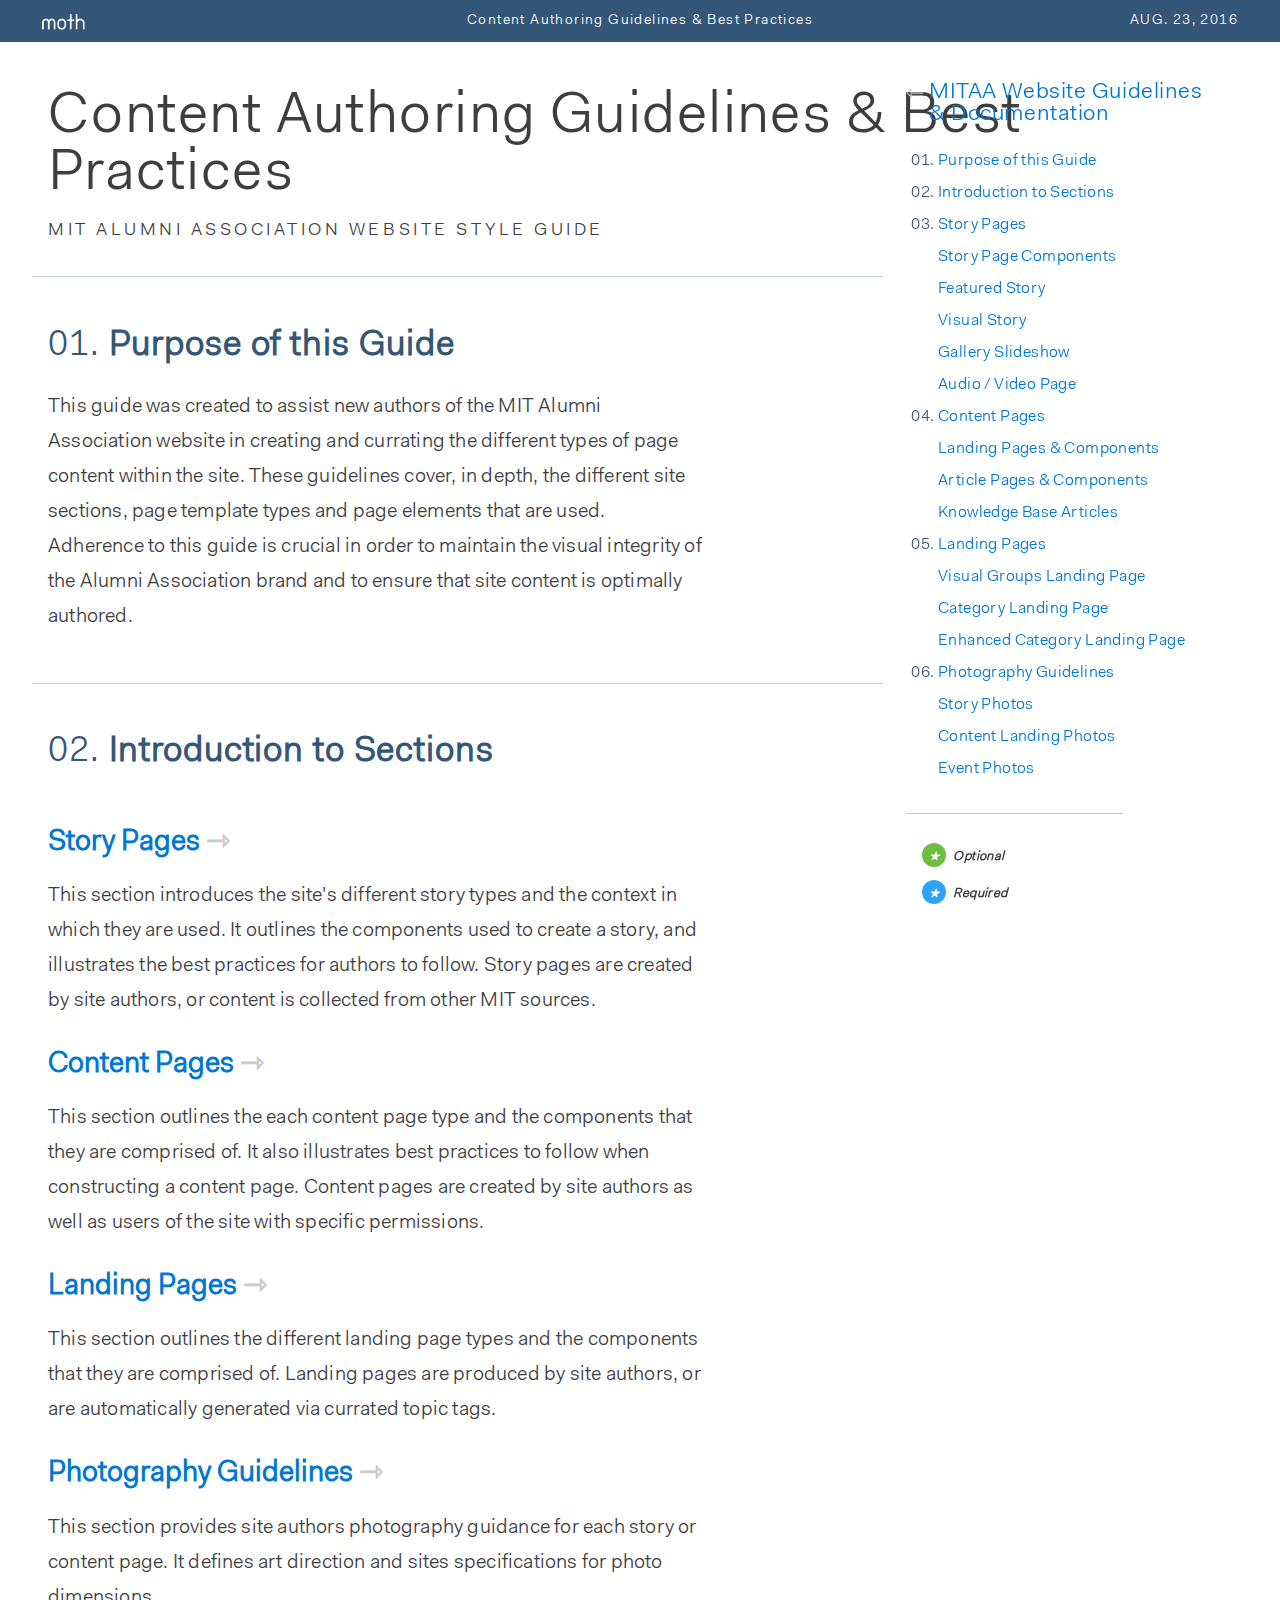
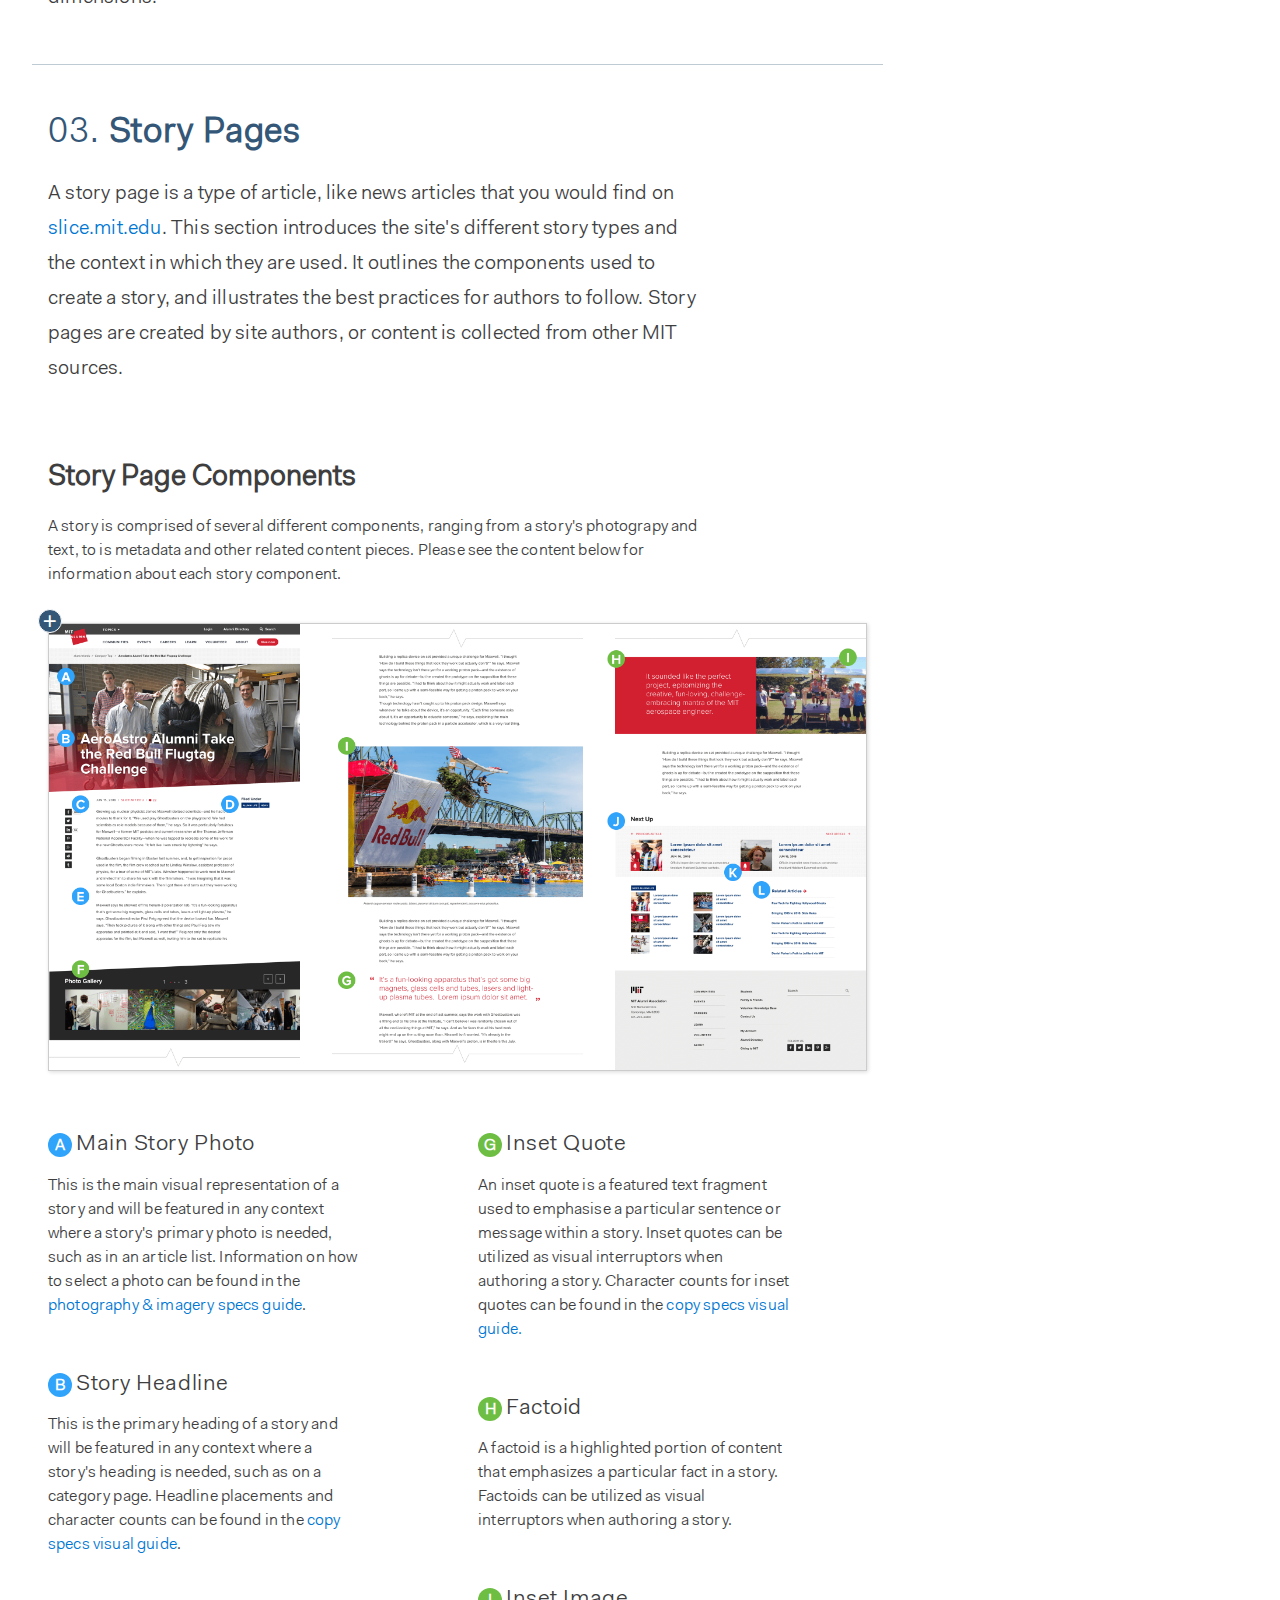
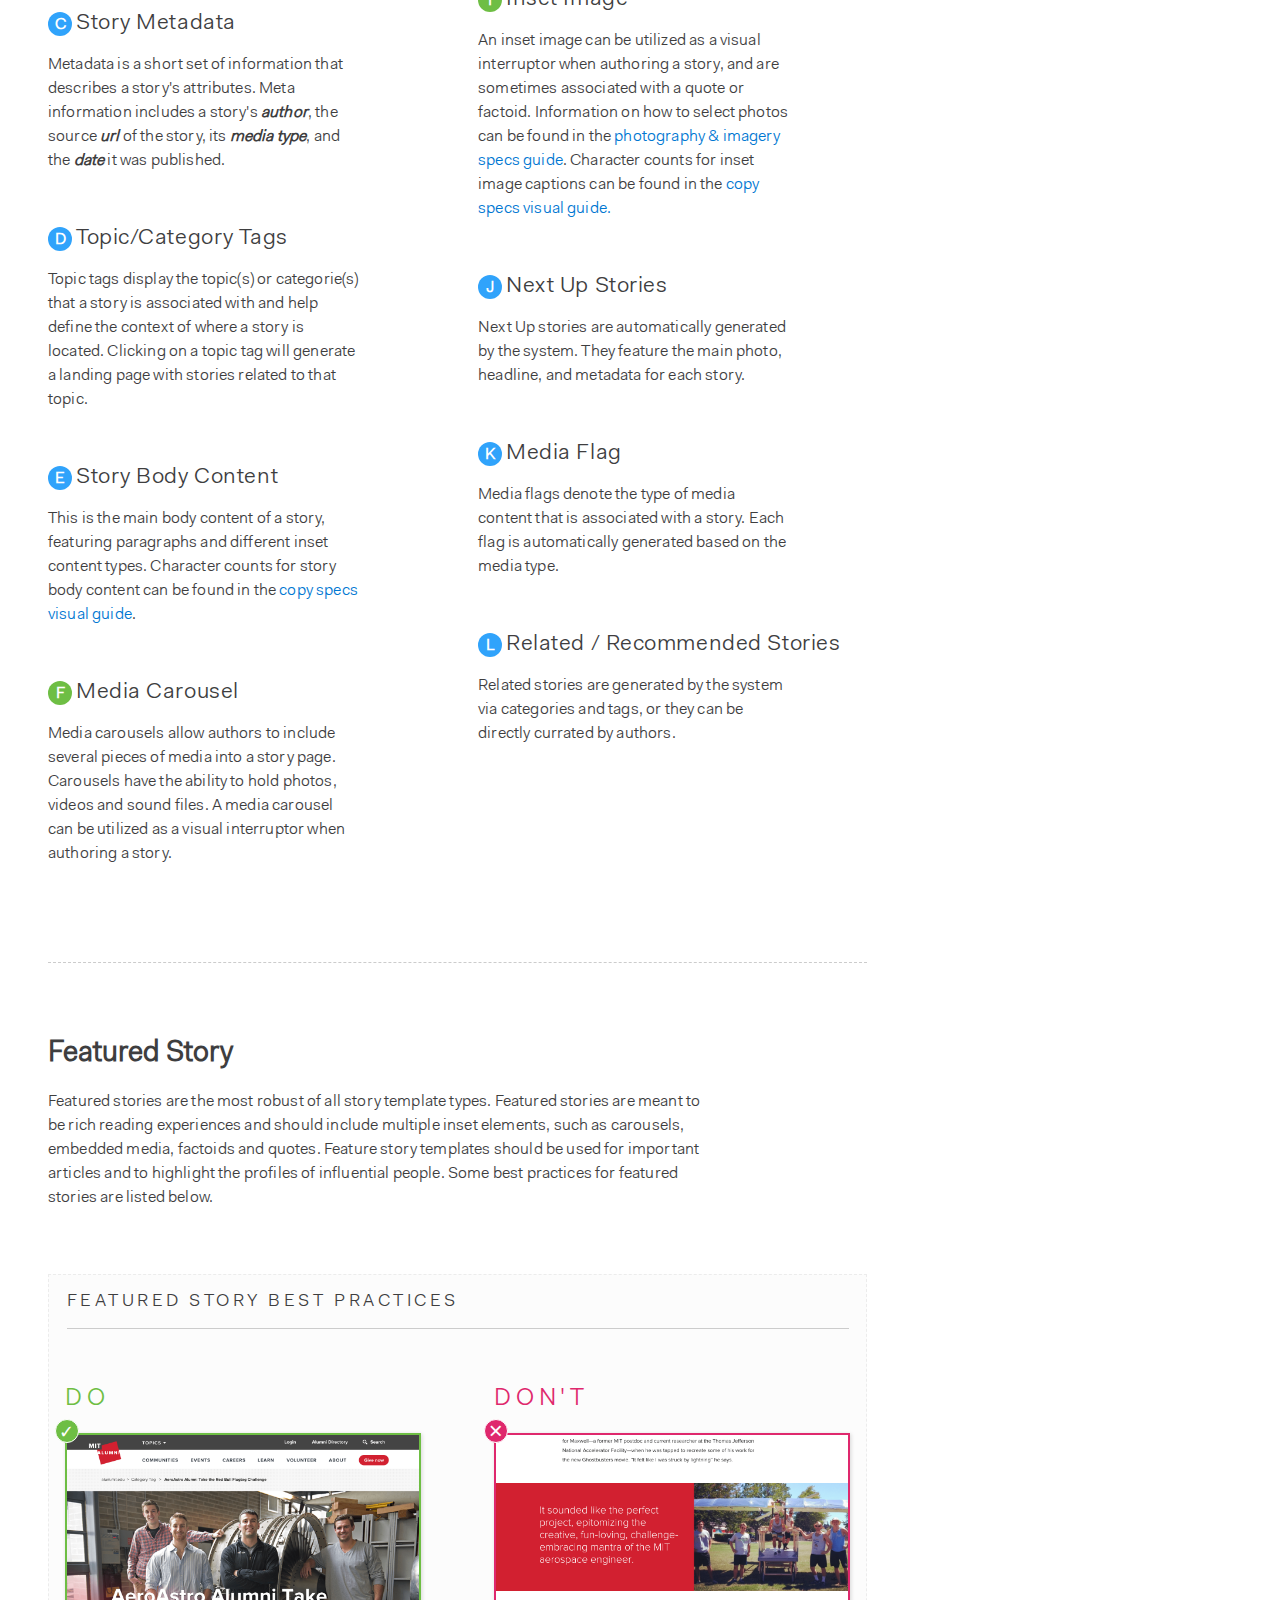
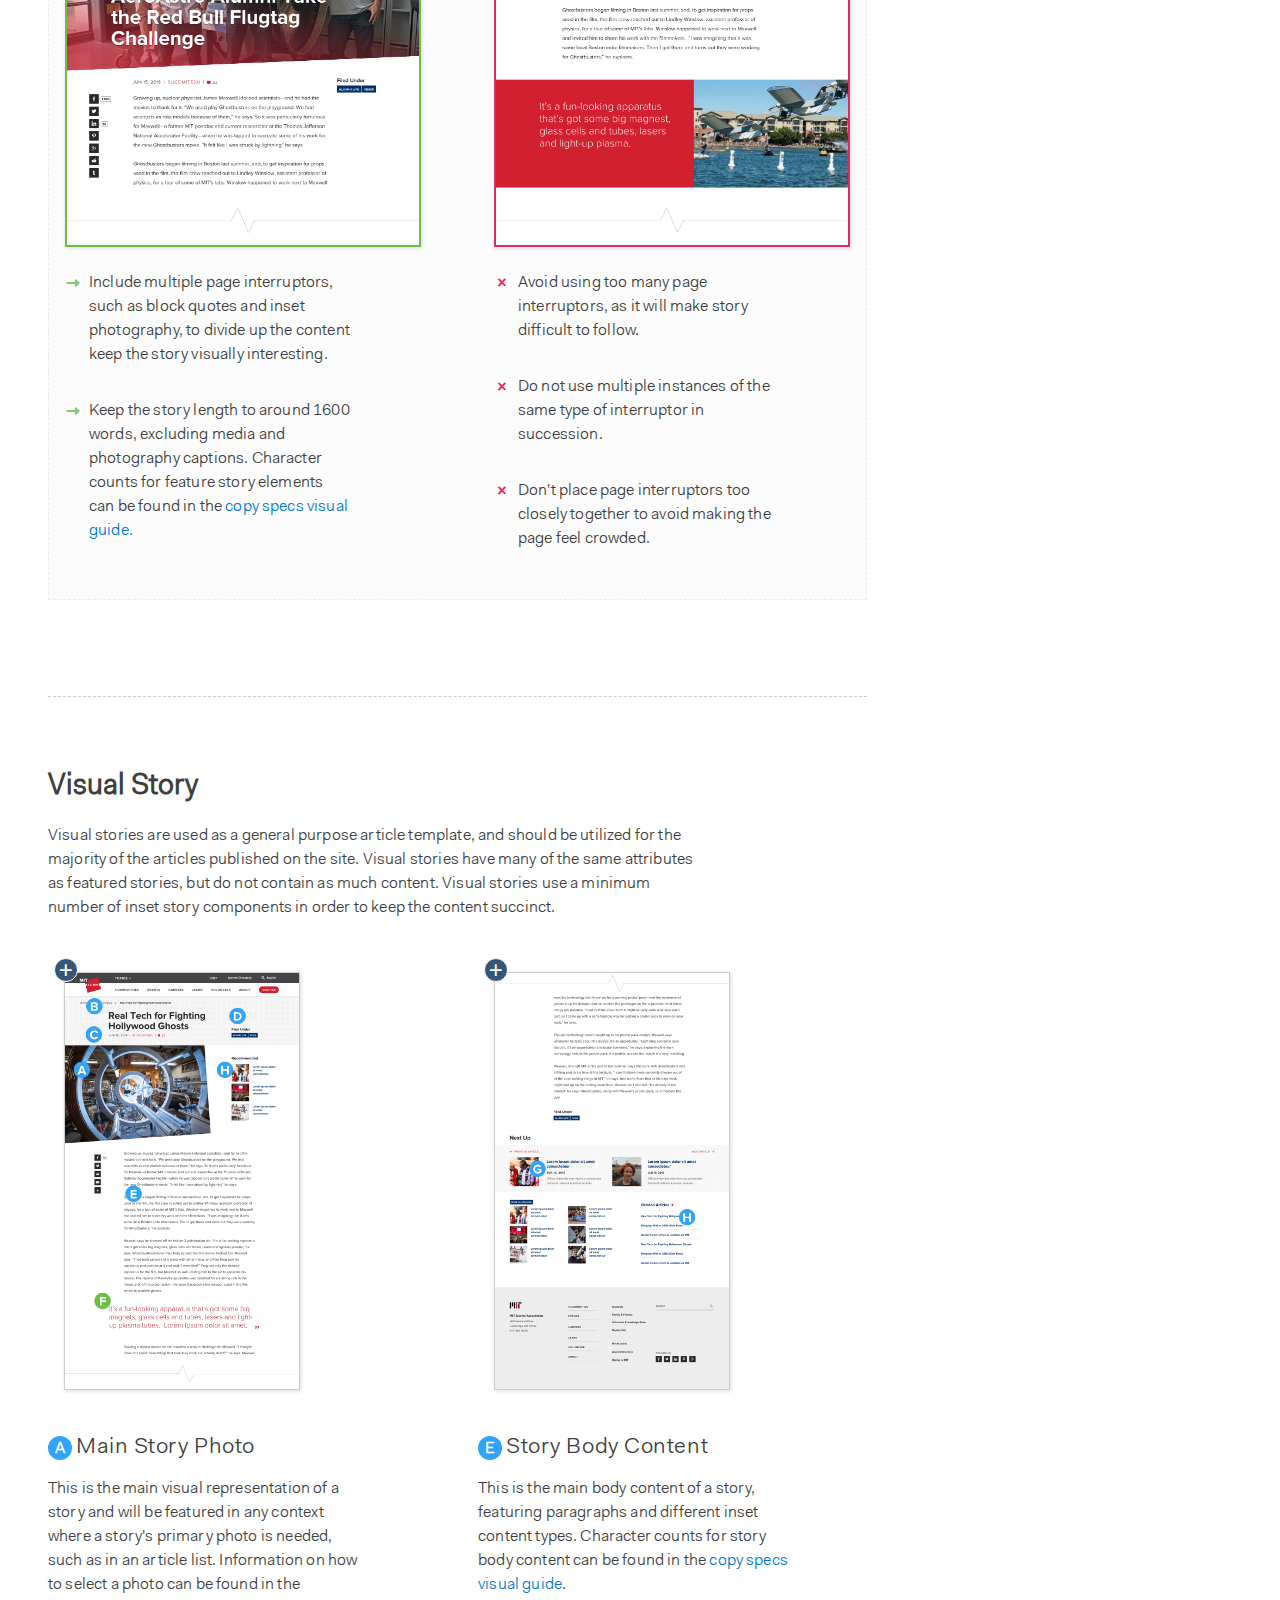
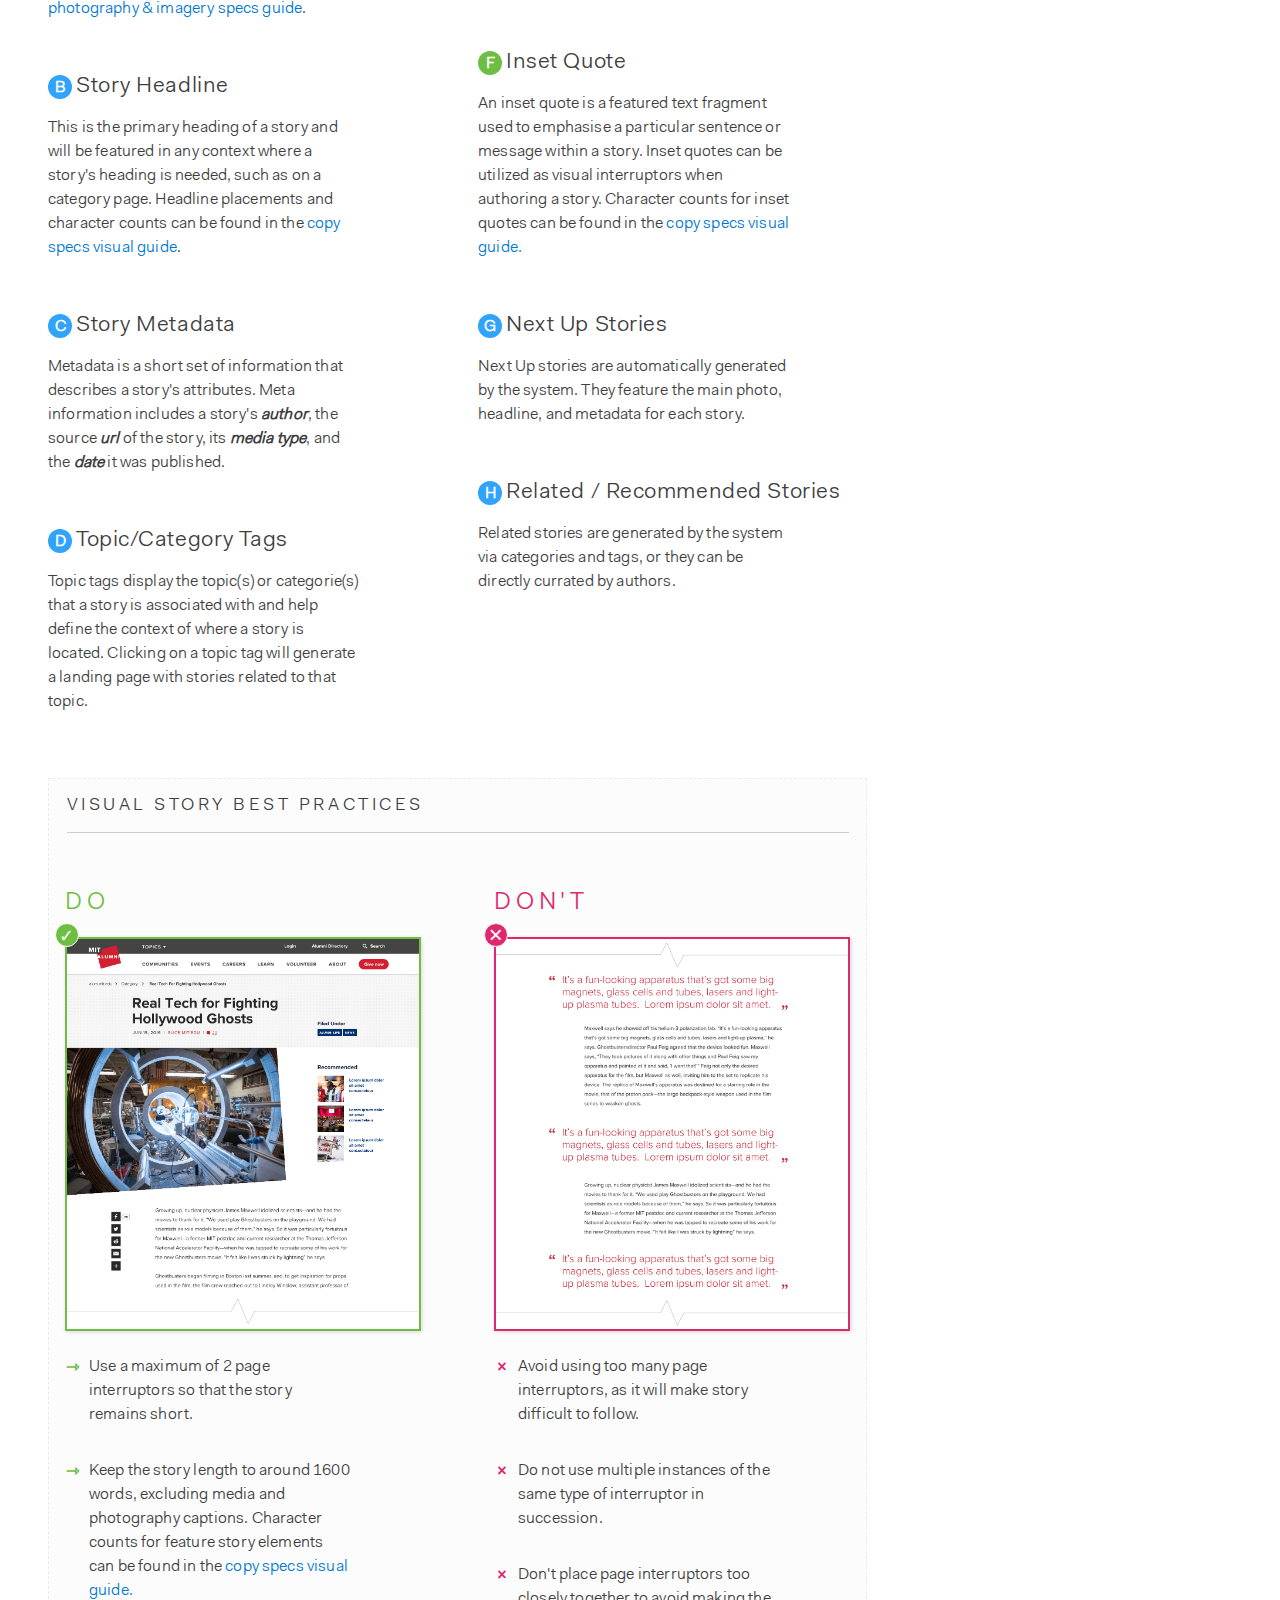
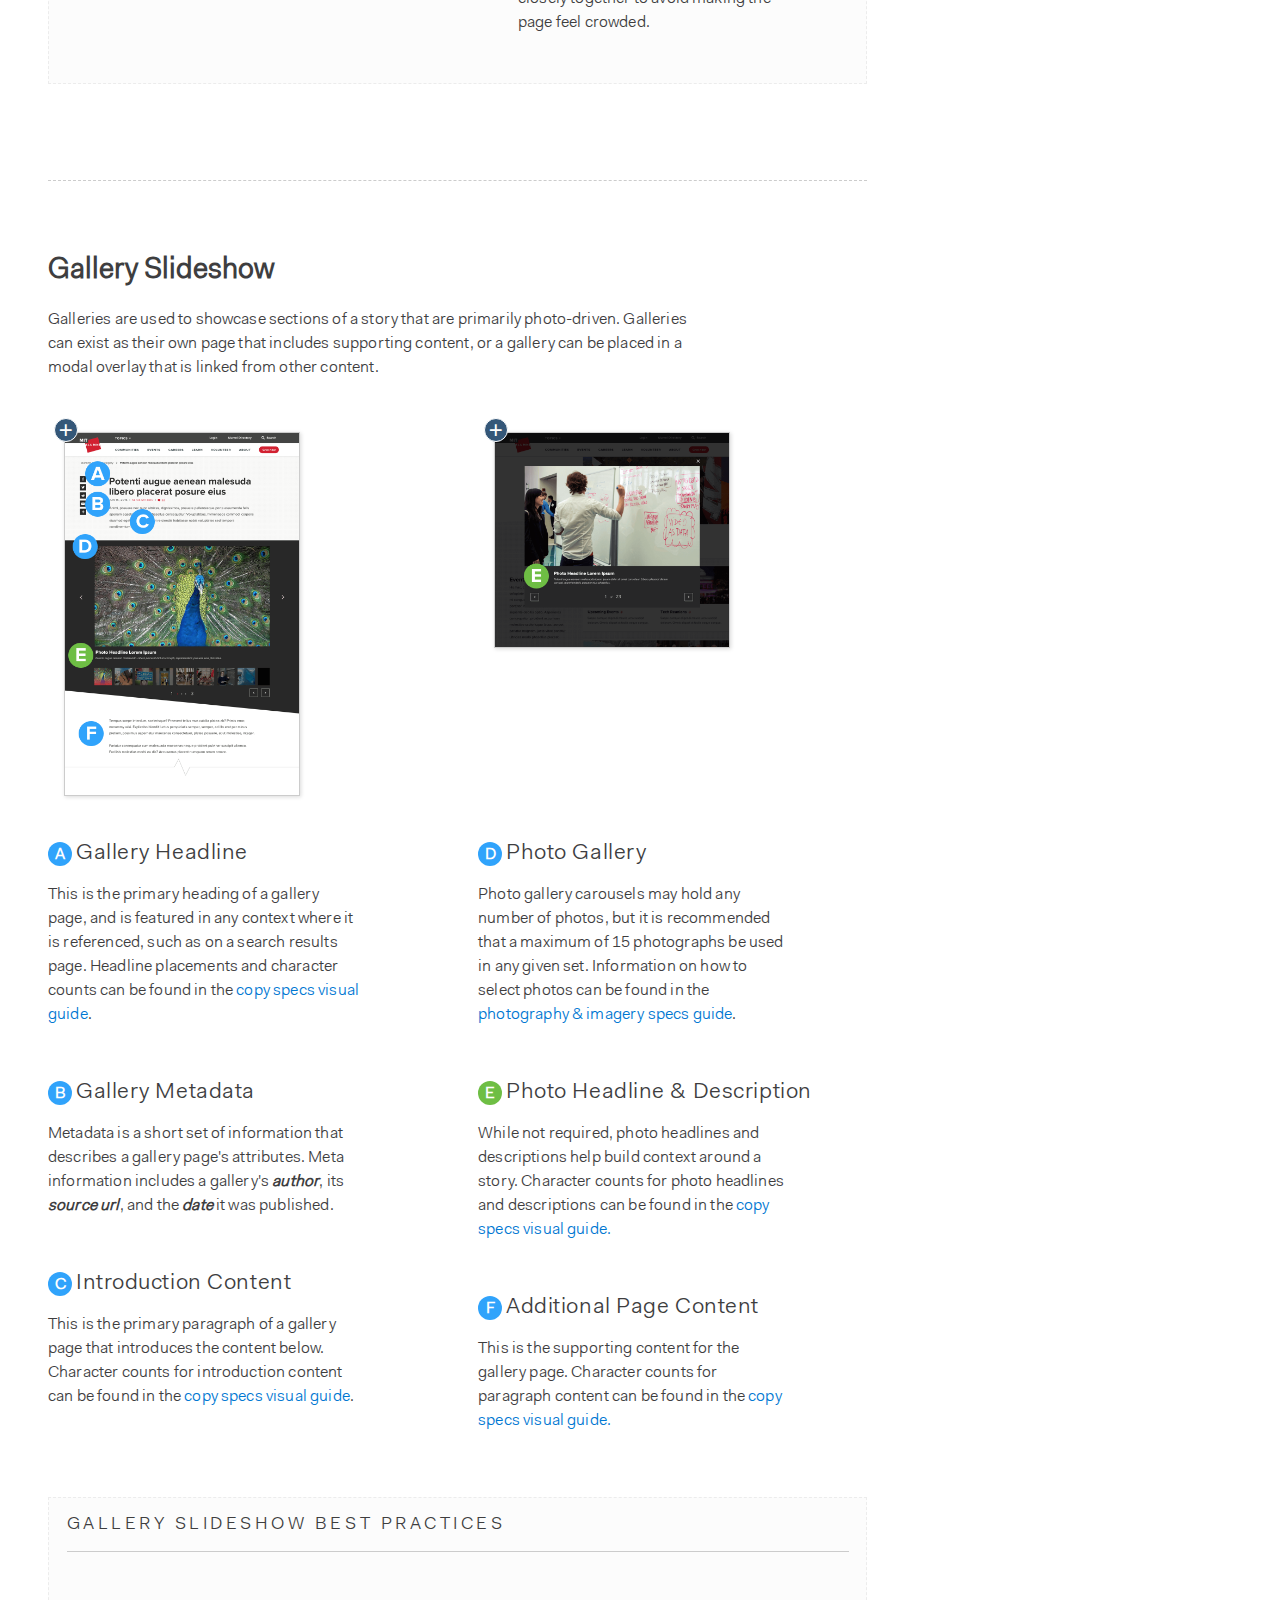
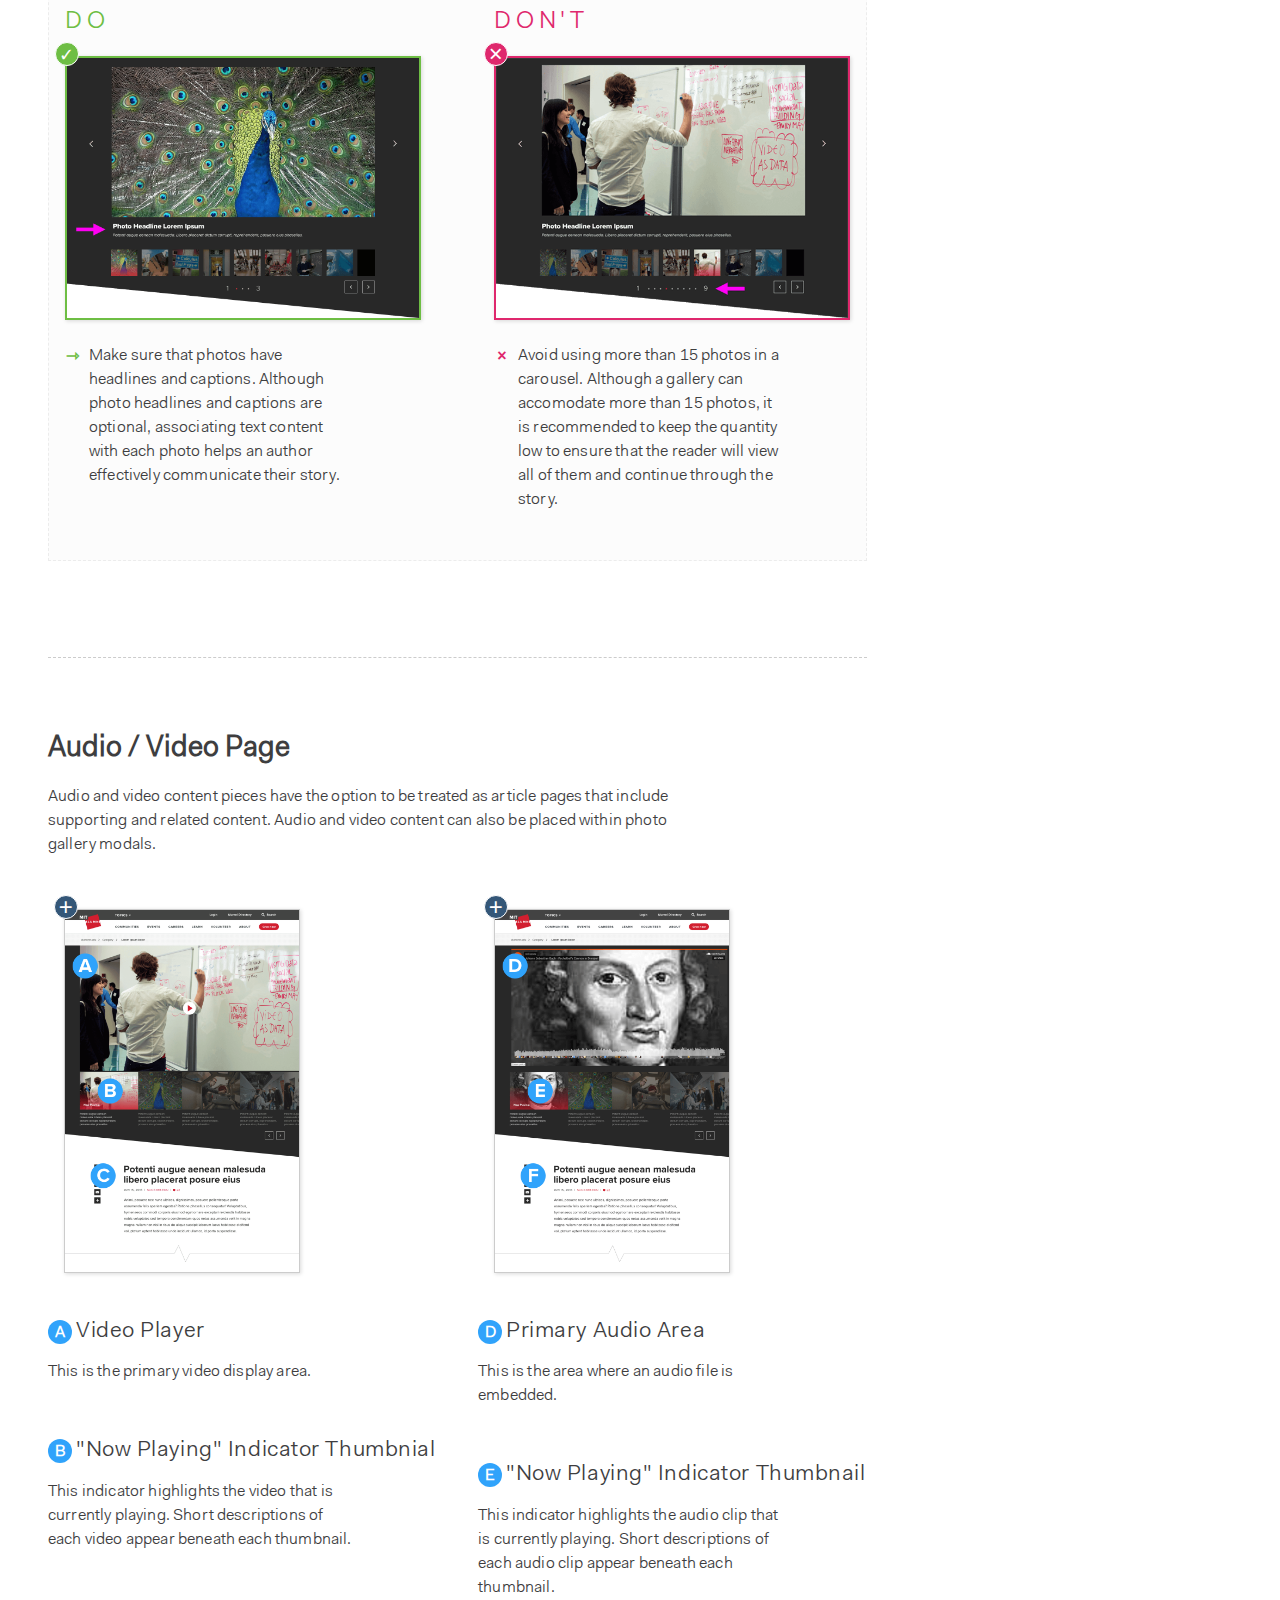
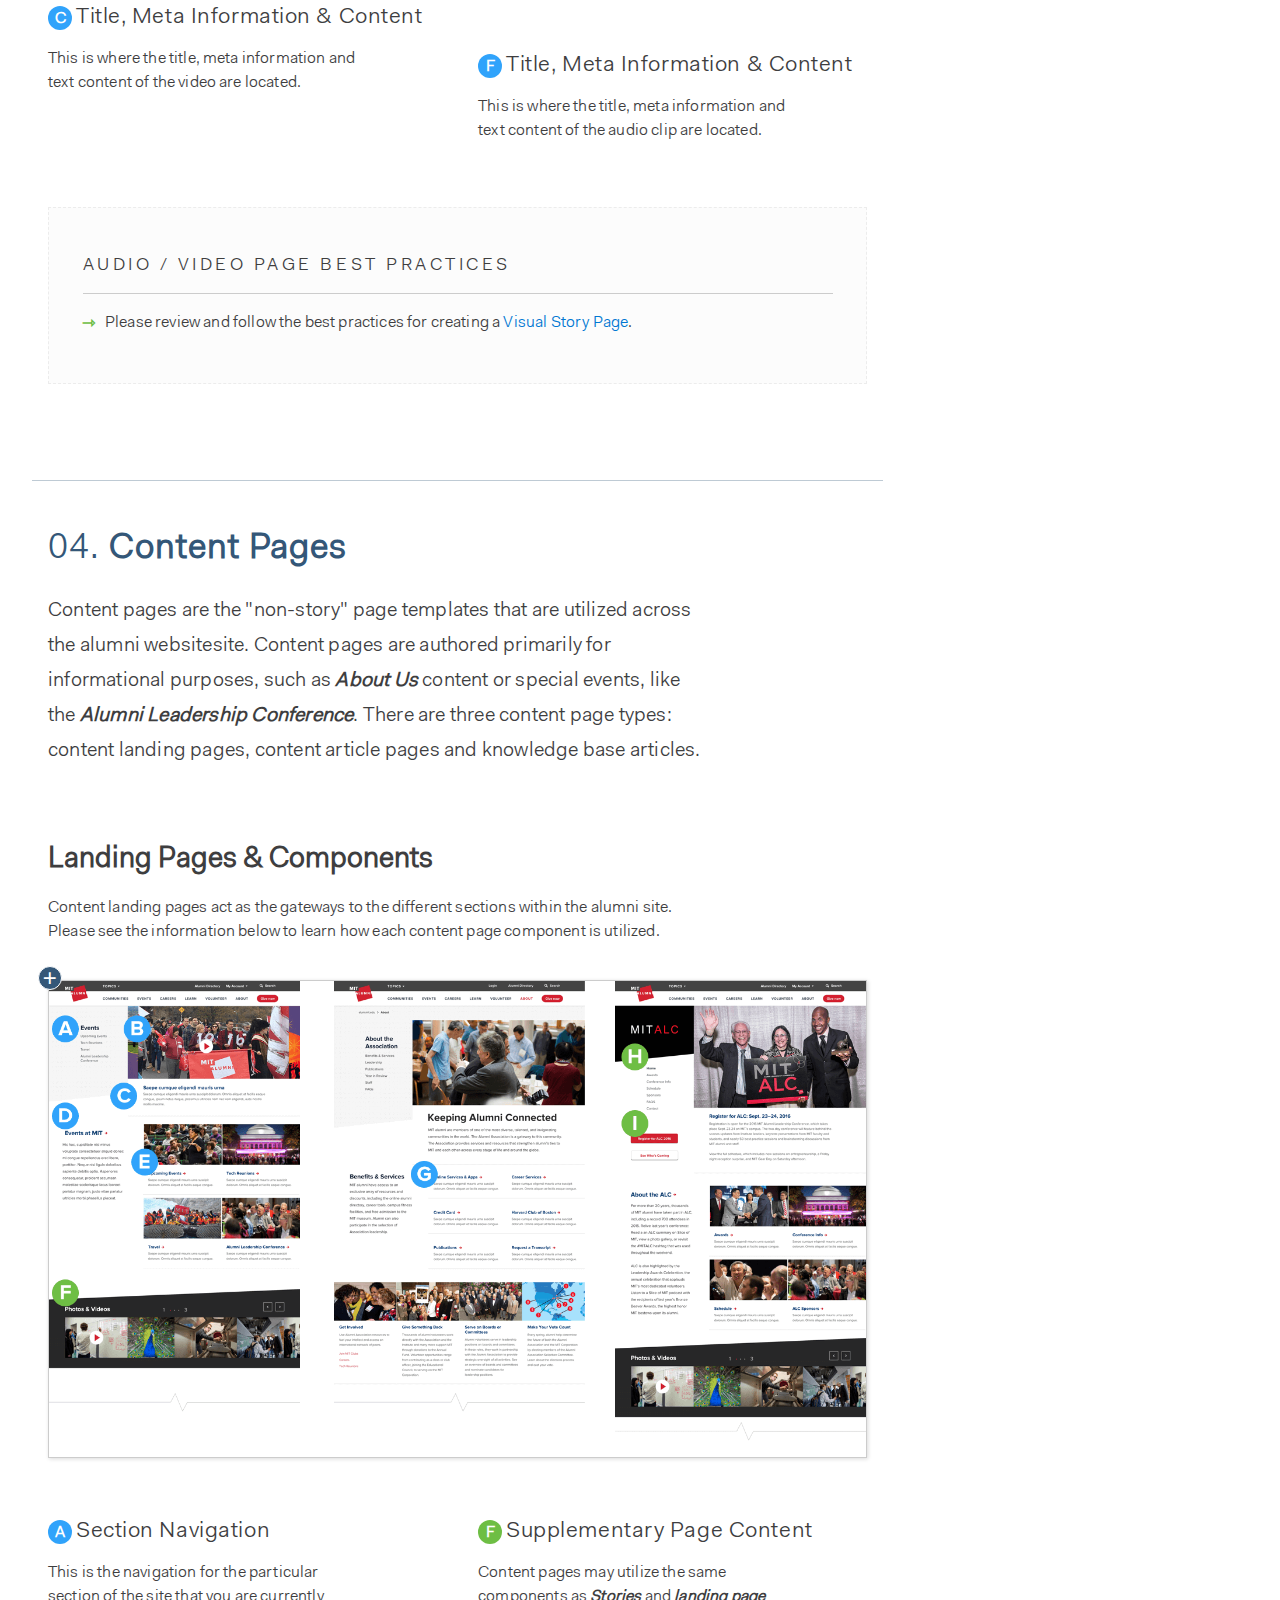
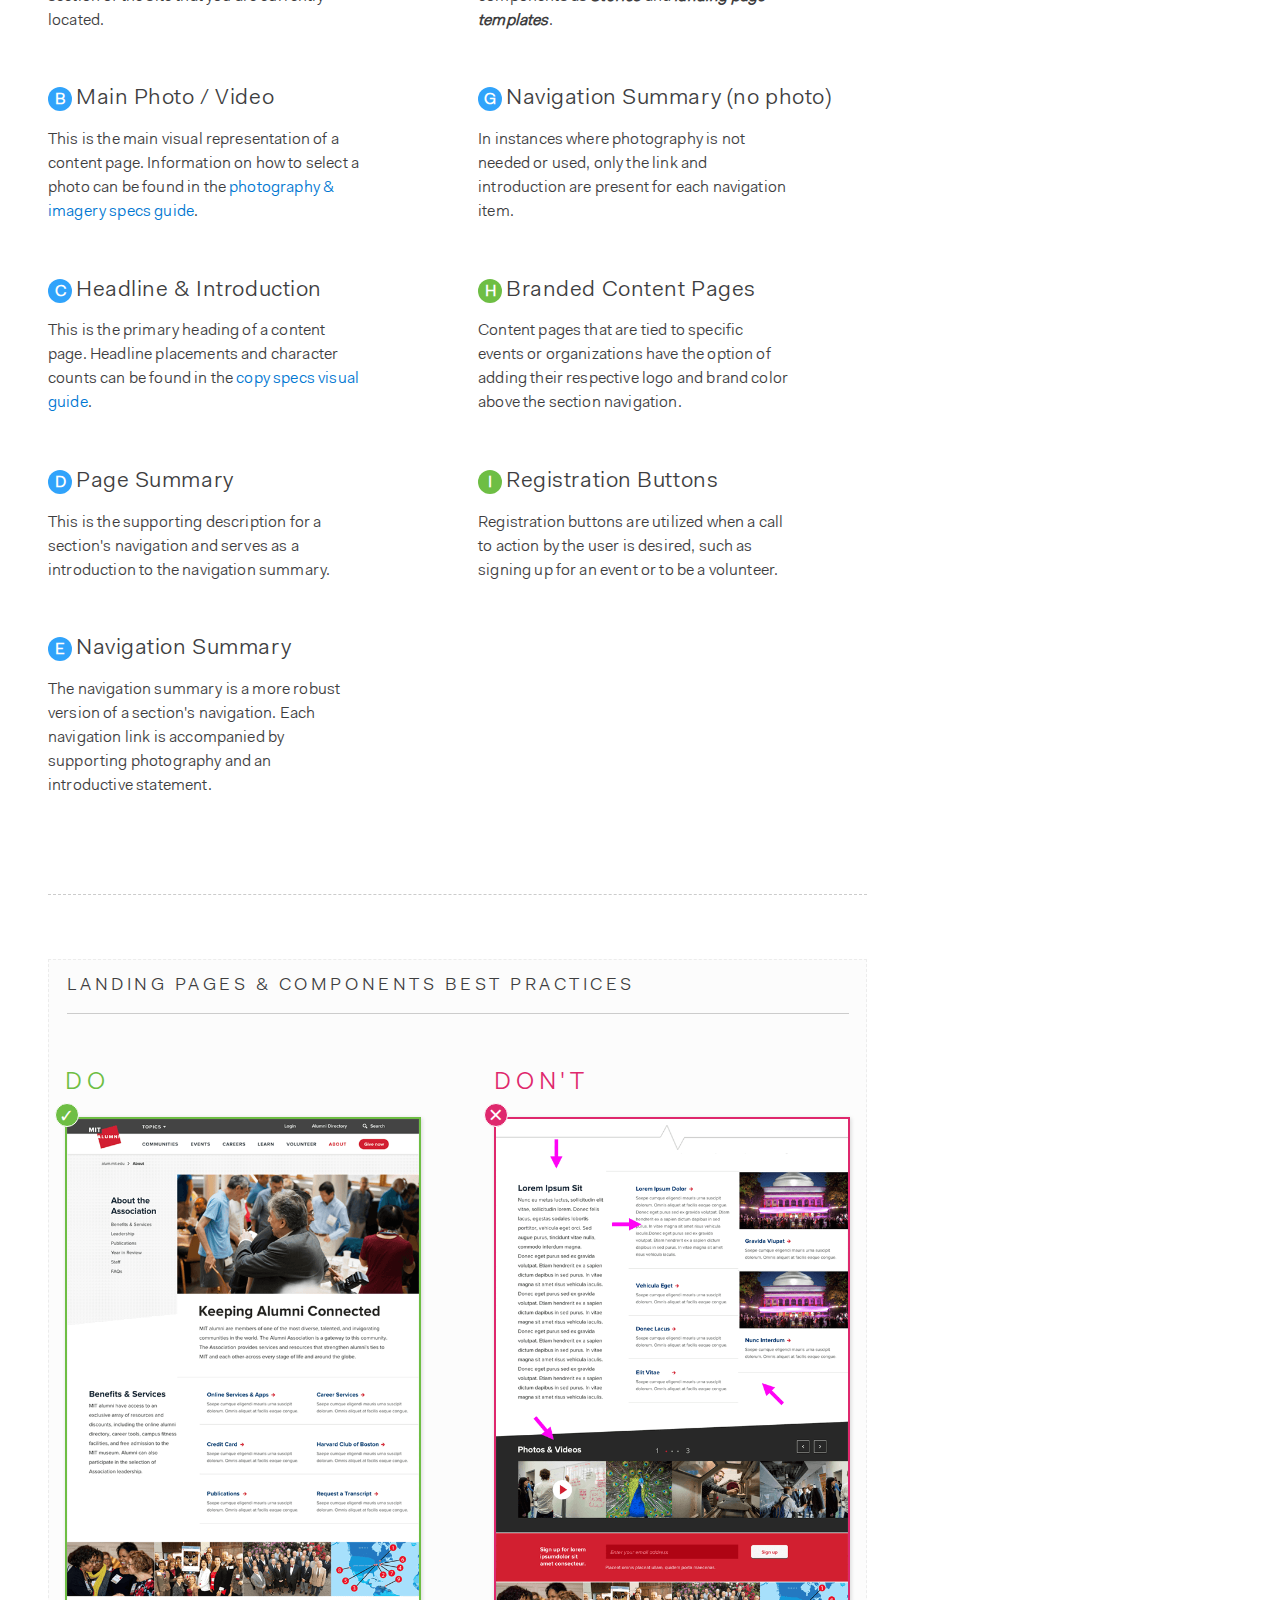
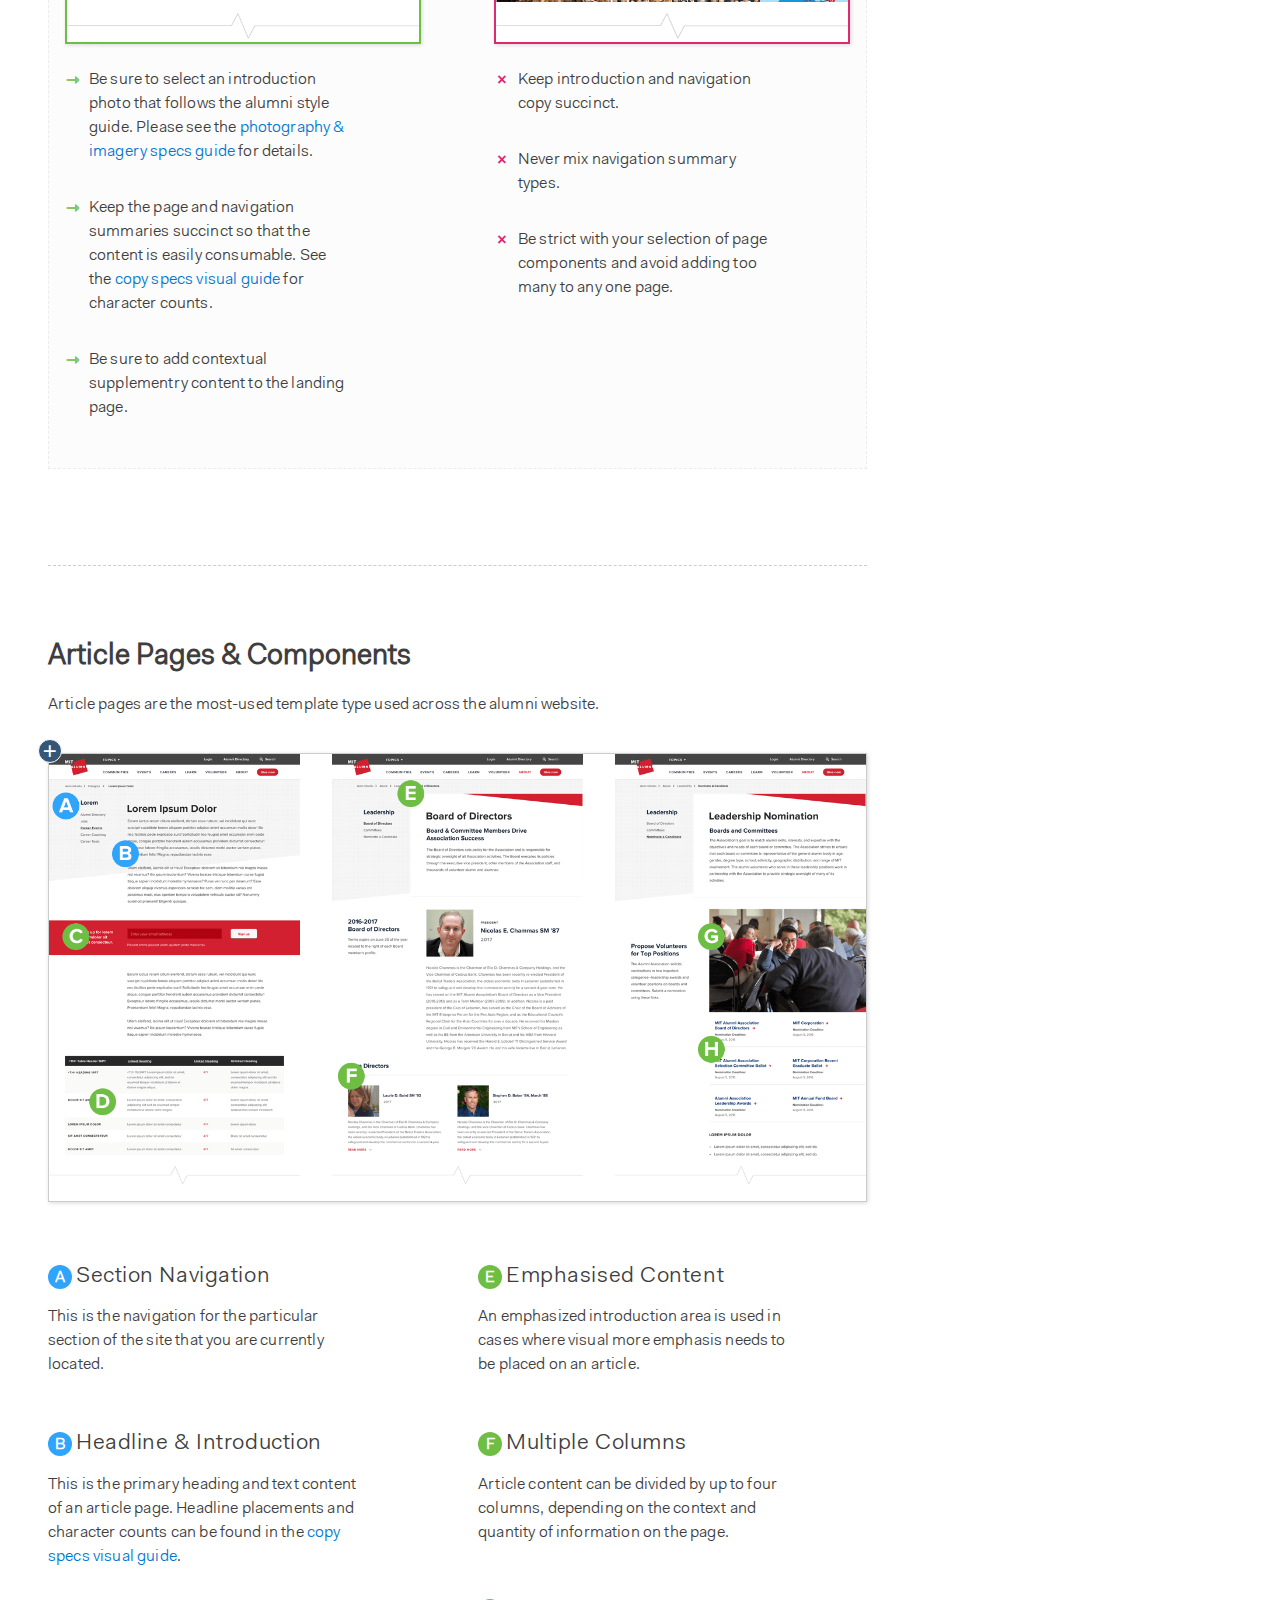
==== content-authoring.html @ f3fd1098 "content authoring updates" ====
<!DOCTYPE html>
<html>
<head>
	<meta charset="UTF-8">
	<link rel="shortcut icon" href="http://www.mothdesign.net/images/favicon.ico">
	<link rel="stylesheet" href="http://code.ionicframework.com/ionicons/2.0.1/css/ionicons.min.css">
	<link rel="stylesheet" href="lightbox.min.css">
	<link rel="stylesheet" type="text/css" href="style.css">
	<script src="https://code.jquery.com/jquery-3.1.0.min.js" integrity="sha256-cCueBR6CsyA4/9szpPfrX3s49M9vUU5BgtiJj06wt/s=" crossorigin="anonymous"></script>
	<script>try{Typekit.load({ async: true });}catch(e){}</script>
	<script>
		$(document).ready(function () {
		    $(document).on("scroll", onScroll);
    
		    //smoothscroll
		    $('a[href^="#"]').on('click', function (e) {
		        e.preventDefault();
		        $(document).off("scroll");
        
		        $('a').each(function () {
		            $(this).removeClass('active');
		        })
		        $(this).addClass('active');
      
		        var target = this.hash,
		            menu = target;
		        $target = $(target);
		        $('html, body').stop().animate({
		            'scrollTop': $target.offset().top - 40
		        }, 500, 'swing', function () {
		            window.location.hash = target;
		            $(document).on("scroll", onScroll);
		        });
		    });
		});

		function onScroll(event){
		    var scrollPos = $(document).scrollTop();
		    $('.page-nav .contents a').each(function () {
		        var currLink = $(this);
		        var refElement = $(currLink.attr("href"));
		        if (refElement.position().top <= scrollPos && refElement.position().top + refElement.height() > scrollPos) {
		            $('.page-nav .contents li a').removeClass("active");
		            currLink.addClass("active");
		        }
		        else{
		            currLink.removeClass("active");
		        }
		    });
		}
	</script>
</head>
<body>
	<header class="sub">
		<a href="./" class="moth-logo"></a>
		<span class="title">Content Authoring Guidelines &amp; Best Practices</span>
		<span class="date">Aug. 23, 2016</date>
	</header>
	<main>
		<header>
			<h1>Content Authoring Guidelines &amp; Best Practices</h1>
			<h5>MIT Alumni Association Website Style Guide</h5>
		</header>
		<aside class="page-nav">
			<h4><a href="index.php">MITAA Website Guidelines &amp; Documentation</a></h4>
			<ol class="contents">
				<li><a href="#purpose">Purpose of this Guide</a></li>
				<li><a href="#sections">Introduction to Sections</a></li>
				<li><a href="#stories">Story Pages</a>
					<ol>
						<li><a href="#storycomponents">Story Page Components</a></li>
						<li><a href="#featuredstory">Featured Story</a></li>
						<li><a href="#visualstory">Visual Story</a></li>
						<li><a href="#gallery">Gallery Slideshow</a></li>
						<li><a href="#linkedmedia">Audio / Video Page</a></li>
					</ol>
				</li>
				<li><a href="#contentpages">Content Pages</a>
					<ol>
						<li><a href="#contentpagescomponents">Landing Pages &amp; Components</a></li>
						<li><a href="#contentarticles">Article Pages &amp; Components</a></li>
						<li><a href="#knowledgebasearticles">Knowledge Base Articles</a></li>
					</ol>
				</li>
				<li><a href="#landingpages">Landing Pages</a>
					<ol>
						<li><a href="#visualgroups">Visual Groups Landing Page</a></li>
						<li><a href="#categorylandingpage">Category Landing Page</a></li>
						<li><a href="#enhancedlanding">Enhanced Category Landing Page</a></li>
					</ol></li>
				<li><a href="#photoguide">Photography Guidelines</a>
					<ol><li><a href="#storyphotos">Story Photos</a></li>
						<li><a href="#contentlandingphotos">Content Landing Photos</a></li>
						<li><a href="#eventphotos">Event Photos</a></li>
					</ol>
				</li>
			</ol>
			<section>
				<small><span class="letter optional">&#9733;</span> <i>Optional</i></small>
				<small><span class="letter">&#9733;</span> <i>Required</i></small>
			</section>
		</aside>
		<!--number1-->
		<section id="purpose">
			<h2><span>01.</span> Purpose of this Guide</h2>
			<p>This guide was created to assist new authors of the MIT Alumni Association website in creating and currating the different types of page content within the site. These guidelines cover, in depth, the different site sections, page template types and page elements that are used.  Adherence to this guide is crucial in order to maintain the visual integrity of the Alumni Association brand and to ensure that site content is optimally authored.</p>
		</section>
		<!--number2-->
		<section id="sections">
			<h2><span>02.</span> Introduction to Sections</h2>
			<h3><a href="#stories">Story Pages</a></h3>
			<p>This section introduces the site's different story types and the context in which they are used.  It outlines the components used to create a story, and illustrates the best practices for authors to follow. Story pages are created by site authors, or content is collected from other MIT sources.</p>
			<h3><a href="#contentpages">Content Pages</a></h3>
			<p>This section outlines the each content page type and the components that they are comprised of. It also illustrates best practices to follow when constructing a content page. Content pages are created by site authors as well as users of the site with specific permissions.</p>
			<h3><a href="#landingpages">Landing Pages</a></h3>
			<p>This section outlines the different landing page types and the components that they are comprised of.  Landing pages are produced by site authors, or are automatically generated via currated topic tags.</p>
			<h3><a href="#photoguide">Photography Guidelines</a></h3>
			<p>This section provides site authors photography guidance for each story or content page. It defines art direction and sites specifications for photo dimensions.</p>
		</section> 
		<section id="stories">
			<h2><span>03.</span> Story Pages</h2>
			<p>A story page is a type of article, like news articles that you would find on <a href="slice.mit.edu">slice.mit.edu</a>.  This section introduces the site's different story types and the context in which they are used. It outlines the components used to create a story, and illustrates the best practices for authors to follow. Story pages are created by site authors, or content is collected from other MIT sources.</p>
			<div id="storycomponents">
				<h3>Story Page Components</h3>
				<p> A story is comprised of several different components, ranging from a story's photograpy and text, to is metadata and other related content pieces.  Please see the content below for information about each story component.</p>
				<a href="images/stories/storycomponents.png" data-lightbox="Story Page Components-1" class="img-link"><img src="images/stories/storycomponents.png" alt="Story Page Components Screen Shot"></a>
				<div class="split">
					<ul>
						<li>
							<h4><span class="letter">A</span>Main Story Photo</h4>
							<p>This is the main visual representation of a story and will be featured in any context where a story's primary photo is needed, such as in an article list. Information on how to select a photo can be found in the <a href="#photoguide">photography &amp; imagery specs guide</a>.</p>
						</li>
						<li>
							<h4><span class="letter">B</span>Story Headline</h4>
							<p>This is the primary heading of a story and will be featured in any context where a story's heading is needed, such as on a category page. Headline placements and character counts can be found in the <a href="images/copyspecs/J@2x.jpg"  data-lightbox="sbc-1">copy specs visual guide</a>.</p>
						</li>
						<li>
							<h4><span class="letter">C</span>Story Metadata</h4>
							<p>Metadata is a short set of information that describes a story's attributes.  Meta information includes a story's <em>author</em>, the source <em>url</em> of the story, its <em>media type</em>, and the <em>date</em> it was published.</p>
						</li>
						<li>
							<h4><span class="letter">D</span>Topic/Category Tags</h4>
							<p>Topic tags display the topic(s) or categorie(s) that a story is associated with and help define the context of where a story is located.  Clicking on a topic tag will generate a landing page with stories related to that topic.</p>
						</li>
						<li>
							<h4><span class="letter">E</span>Story Body Content</h4>
							<p>This is the main body content of a story, featuring paragraphs and different inset content types.  Character counts for story body content can be found in the <a href="images/copyspecs/J@2x.jpg"  data-lightbox="sbc-1">copy specs visual guide</a>.</p>
						</li>
						<li>
							<h4><span class="letter optional">F</span>Media Carousel</h4>
							<p>Media carousels allow authors to include several pieces of media into a story page. Carousels have the ability to hold photos, videos and sound files. A media carousel can be utilized as a visual interruptor when authoring a story.</p>
						</li>
						<li class="break">
							<h4><span class="letter optional">G</span>Inset Quote</h4>
							<p>An inset quote is a featured text fragment used to emphasise a particular sentence or message within a story. Inset quotes can be utilized as visual interruptors when authoring a story. Character counts for inset quotes can be found in the <a href="images/copyspecs/M@2x.jpg" data-lightbox="sbc-1">copy specs visual guide.</a></p>
						</li>
						<li>
							<h4><span class="letter optional">H</span>Factoid</h4>
							<p>A factoid is a highlighted portion of content that emphasizes a particular fact in a story. Factoids can be utilized as visual interruptors when authoring a story.</p>
						</li>
						<li>
							<h4><span class="letter optional">I</span>Inset Image</h4>
							<p>An inset image can be utilized as a visual interruptor when authoring a story, and are sometimes associated with a quote or factoid. Information on how to select photos can be found in the <a href="#photoguide">photography &amp; imagery specs guide</a>. Character counts for inset image captions can be found in the <a href="images/copyspecs/M@2x.jpg" data-lightbox="sbc-1">copy specs visual guide.</a>
							</p>
						</li>
						<li>
							<h4><span class="letter">J</span>Next Up Stories</h4>
							<p>Next Up stories are automatically generated by the system.  They feature the main photo, headline, and metadata for each story.</p>
						</li>
						<li>
							<h4><span class="letter">K</span>Media Flag</h4>
							<p>Media flags denote the type of media content that is associated with a story. Each flag is automatically generated based on the media type.</p>
						</li>
						<li>
							<h4><span class="letter">L</span>Related / Recommended Stories</h4>
							<p>Related stories are generated by the system via categories and tags, or they can be directly currated by authors.</p>
						</li>
					</ul>
				</div>
			</div>
			<div id="featuredstory">
				<h3>Featured Story</h3>
				<p>Featured stories are the most robust of all story template types.  Featured stories are meant to be rich reading experiences and should include multiple inset elements, such as carousels, embedded media, factoids and quotes. Feature story templates should be used for important articles and to highlight the profiles of influential people.  Some best practices for featured stories are listed below.</p>
				<div class="split shaded">
					<h6>Featured Story Best Practices</h6>
					<div class="left do">
						<h5>Do</h5>
						<a href="images/stories/feat_do_full.png" data-lightbox="Featured Storydos-1" class="img-link"><img src="images/stories/feat_do_thumb.png" alt="Featured Story Do's Screen Shot" class=""></a>
						<ul>
							<li><p>Include multiple page interruptors, such as block quotes and inset photography, to divide up the content keep the story visually interesting.</p></li>
							<li><p>Keep the story length to around 1600 words, excluding media and photography captions.  Character counts for feature story elements can be found in the <a href="images/copyspecs/M@2x.jpg" data-lightbox="sbc-1">copy specs visual guide.</a></p></li>
						</ul>
					</div>
					<div class="right dont break">
						<h5>Don't</h5>
						<a href="images/stories/feat_dont_full.png" data-lightbox="Featured Storydonts-1" class="img-link"><img src="images/stories/feat_dont_thumb.png" alt="Featured Story Dont's Screen Shot" class=""></a>
						<ul>
							<li><p>Avoid using too many page interruptors, as it will make story difficult to follow.</p></l>
							<li><p>Do not use multiple instances of the same type of interruptor in succession.</p></li>
							<li><p>Don't place page interruptors too closely together to avoid making the page feel crowded.</p></li>
						</ul>
					</div>
				</div>
			</div>
	<div id="visualstory">
		<h3>Visual Story</h3>
		<p>Visual stories are used as a general purpose article template, and should be utilized for the majority of the articles published on the site.  Visual stories have many of the same attributes as featured stories, but do not contain as much content.  Visual stories use a minimum number of inset story components in order to keep the content succinct.</p>
		<div class="split">
			<div class="left">
				<a href="images/stories/visual_components_a.png" data-lightbox="Visual Story-1" class="img-link"><img src="images/stories/visual_components_a.png" alt="Visual Story Screen Shot" class="two-thirds"></a>
			</div>
			<div class="right">
				<a href="images/stories/visual_components_b.png" data-lightbox="Visual Story-1-1" class="img-link"><img src="images/stories/visual_components_b.png" alt="Visual Story Screen Shot" class="two-thirds"></a>
			</div>
		</div>
		<div class="split">
			<ul>
				<li>
					<h4><span class="letter">A</span>Main Story Photo</h4>
					<p>This is the main visual representation of a story and will be featured in any context where a story's primary photo is needed, such as in an article list. Information on how to select a photo can be found in the <a href="#photoguide">photography &amp; imagery specs guide</a>.</p>
				</li>
				<li>
					<h4><span class="letter">B</span>Story Headline</h4>
					<p>This is the primary heading of a story and will be featured in any context where a story's heading is needed, such as on a category page. Headline placements and character counts can be found in the <a href="https://projects.invisionapp.com/share/GV87NKZSY#/screens/182007013" target="_blank">copy specs visual guide</a>.</p>
				</li>
				<li>
					<h4><span class="letter">C</span>Story Metadata</h4>
					<p>Metadata is a short set of information that describes a story's attributes.  Meta information includes a story's <em>author</em>, the source <em>url</em> of the story, its <em>media type</em>, and the <em>date</em> it was published.</p>
				</li>
				<li>
					<h4><span class="letter">D</span>Topic/Category Tags</h4>
					<p>Topic tags display the topic(s) or categorie(s) that a story is associated with and help define the context of where a story is located.  Clicking on a topic tag will generate a landing page with stories related to that topic.</p>
				</li>
				<li class="break">
					<h4><span class="letter">E</span>Story Body Content</h4>
					<p>This is the main body content of a story, featuring paragraphs and different inset content types.  Character counts for story body content can be found in the <a href="https://projects.invisionapp.com/share/GV87NKZSY#/screens/182009564" target="_blank">copy specs visual guide</a>.</p>
				</li>
				<li>
					<h4><span class="letter optional">F</span>Inset Quote</h4>
					<p>An inset quote is a featured text fragment used to emphasise a particular sentence or message within a story. Inset quotes can be utilized as visual interruptors when authoring a story. Character counts for inset quotes can be found in the <a href="https://projects.invisionapp.com/share/GV87NKZSY#/screens/182007013" target="_blank">copy specs visual guide.</a></p>
				</li>
				<li>
					<h4><span class="letter">G</span>Next Up Stories</h4>
					<p>Next Up stories are automatically generated by the system.  They feature the main photo, headline, and metadata for each story.</p>
				</li>
				<li>
					<h4><span class="letter">H</span>Related / Recommended Stories</h4>
					<p>Related stories are generated by the system via categories and tags, or they can be directly currated by authors.</p>
				</li>
				
			</ul>
		</div>
		<div class="split shaded" id="visualstorydosdonts">
			<h6>Visual Story Best Practices</h6>
			<div class="left do">
				<h5>Do</h5>
				<a href="images/stories/visualstorydo.png" data-lightbox="Visual Storydos-1" class="img-link"><img src="images/stories/visualstorydothumb.png" alt="Visual Story Do's Screen Shot" class=""></a>
				<ul>
					<li><p>Use a maximum of 2 page interruptors so that the story remains short.</p></li>
					<li><p>Keep the story length to around 1600 words, excluding media and photography captions.  Character counts for feature story elements can be found in the <a href="https://projects.invisionapp.com/share/GV87NKZSY#/screens/182009564" target="_blank">copy specs visual guide.</a></p></li>
				</ul>
			</div>
			<div class="right dont break">
				<h5>Don't</h5>
				<a href="images/stories/visualstorydontsthumb.png" data-lightbox="Visual Storydos-1" class="img-link"><img src="images/stories/visualstorydontsthumb.png" alt="Visual Story Do's Screen Shot" class=""></a>
				<ul>
					<li><p>Avoid using too many page interruptors, as it will make story difficult to follow.</p></l>
					<li><p>Do not use multiple instances of the same type of interruptor in succession.</p></li>
					<li><p>Don't place page interruptors too closely together to avoid making the page feel crowded.</p></li>
				</ul>
			</div>
		</div>
	</div>
	<div id="gallery">
		<h3>Gallery Slideshow</h3>
		<p>Galleries are used to showcase sections of a story that are primarily photo-driven.  Galleries can exist as their own page that includes supporting content, or a gallery can be placed in a modal overlay that is linked from other content.</p>		
		<div class="split">
			<div class="left"><a href="images/stories/galllerycomponents.png" data-lightbox="Gallery Slideshowdos-1" class="img-link"><img src="images/stories/galllerycomponents.png" alt="Gallery Slideshow Screen Shot" class="two-thirds"></a></div>
			<div class="right"><a href="images/stories/galllerymodal.png" data-lightbox="Gallery Slideshowdos-1" class="img-link"><img src="images/stories/galllerymodal.png" alt="Gallery Slideshow Screen Shot" class="two-thirds"></a></div>
		</div>
		<div class="split">
			<ul>
				<li>
					<h4><span class="letter">A</span>Gallery Headline</h4>
					<p>This is the primary heading of a gallery page, and is featured in any context where it is referenced, such as on a search results page. Headline placements and character counts can be found in the <a href="https://projects.invisionapp.com/share/GV87NKZSY#/screens/182007678" target="_blank">copy specs visual guide</a>.</p>
				</li>
				<li>
					<h4><span class="letter">B</span>Gallery Metadata</h4>
					<p>Metadata is a short set of information that describes a gallery page's attributes.  Meta information includes a gallery's <em>author</em>, its <em>source url</em>, and the <em>date</em> it was published.</p>
				</li>
				<li>
					<h4><span class="letter">C</span>Introduction Content</h4>
					<p>This is the primary paragraph of a gallery page that introduces the content below. Character counts for introduction content can be found in the <a href="https://projects.invisionapp.com/share/GV87NKZSY#/screens/182007678" target="_blank">copy specs visual guide</a>.</p>
				</li>
				<li class="break">
					<h4><span class="letter">D</span>Photo Gallery</h4>
					<p>Photo gallery carousels may hold any number of photos, but it is recommended that a maximum of 15 photographs be used in any given set.  Information on how to select photos can be found in the <a href="#photoguide">photography &amp; imagery specs guide</a>.</p>
				</li>
				<li>
					<h4><span class="letter optional">E</span>Photo Headline &amp; Description</h4>
					<p>While not required, photo headlines and descriptions help build context around a story. Character counts for photo headlines and descriptions can be found in the <a href="https://projects.invisionapp.com/share/GV87NKZSY#/screens/182009564" target="_blank">copy specs visual guide.</a></p>
				</li>
				<li>
					<h4><span class="letter">F</span>Additional Page Content</h4>
					<p>This is the supporting content for the gallery page. Character counts for paragraph content can be found in the <a href="https://projects.invisionapp.com/share/GV87NKZSY#/screens/182009564" target="_blank">copy specs visual guide.</a></p>
				</li>
			</ul>
		</div>
		<div class="split shaded">
			<h6>Gallery Slideshow Best Practices</h6>
			<div class="left do">
				<h5>Do</h5>
				<a href="images/stories/gallerydo.png" data-lightbox="Gallery Slideshowdos-1" class="img-link"><img src="images/stories/gallerydo.png" alt="Gallery Slideshow Do's Screen Shot" class=""></a>
				<ul>
					<li><p>Make sure that photos have headlines and captions.  Although photo headlines and captions are optional, associating text content with each photo helps an author effectively communicate their story. </p></li>
				</ul>
			</div>
			<div class="right dont break">
				<h5>Don't</h5>
				<a href="images/stories/gallerydont.png" data-lightbox="Gallery Slideshowdos-1" class="img-link"><img src="images/stories/gallerydont-thumb.png" alt="Gallery Slideshow Dont's Screen Shot" class=""></a>
				<ul>
					<li><p>Avoid using more than 15 photos in a carousel. Although a gallery can accomodate more than 15 photos, it is recommended to keep the quantity low to ensure that the reader will view all of them and continue through the story.</p></l>
				</ul>
			</div>
		</div>
	</div>
	<div id="linkedmedia">
		<h3>Audio / Video Page</h3>
		<p>Audio and video content pieces have the option to be treated as article pages that include supporting and related content. Audio and video content can also be placed within photo gallery modals.</p>
		<div class="split">
			<div class="left"><a href="images/stories/video.png" data-lightbox="Audio / Video Pagedos-1" class="img-link"><img src="images/stories/video.png" alt="Audio / Video Page Screen Shot" class="two-thirds"></a></div>
			<div class="right"><a href="images/stories/audio.png" data-lightbox="Audio / Video Page1-dos-1" class="img-link"><img src="images/stories/audio.png" alt="Audio / Video Page Screen Shot" class="two-thirds"></a></div>
		</div>
		<div class="split">
			<ul>
				<li>
					<h4><span class="letter">A</span>Video Player</h4>
					<p>This is the primary video display area.</p>
				</li>
				<li>
					<h4><span class="letter">B</span>"Now Playing" Indicator Thumbnial</h4>
					<p>This indicator highlights the video that is currently playing. Short descriptions of each video appear beneath each thumbnail.</p>
				</li>
				<li>
					<h4><span class="letter">C</span>Title, Meta Information &amp; Content</h4>
					<p>This is where the title, meta information and text content of the video are located.</p>
				</li>
				<li class="break">
					<h4><span class="letter">D</span>Primary Audio Area</h4>
					<p>This is the area where an audio file is embedded.</p>
				</li>
				<li>
					<h4><span class="letter">E</span>"Now Playing" Indicator Thumbnail</h4>
					<p>This indicator highlights the audio clip that is currently playing. Short descriptions of each audio clip appear beneath each thumbnail.</p>
				</li>
				<li>
					<h4><span class="letter">F</span>Title, Meta Information &amp; Content</h4>
					<p>This is where the title, meta information and text content of the audio clip are located.</p>
				</li>
			</ul>
		</div>
		<div class="shaded">
			<h6>Audio / Video Page Best Practices</h6>
			<div class="do">
				<ul>
					<li class="break"><p>Please review and follow the best practices for creating a <a href="#visualstorydosdonts">Visual Story Page</a>.</p></li>
				</ul>
			</div>
		</div>
	</div>
</section>
<section id="contentpages">
	<h2><span>04.</span> Content Pages</h2>
	<p>Content pages are the "non-story" page templates that are utilized across the alumni websitesite.  Content pages are authored primarily for informational purposes, such as <em>About Us</em> content or special events, like the <em>Alumni Leadership Conference</em>. There are three content page types: content landing pages, content article pages and knowledge base articles.</p>
			<div id="contentpagescomponents">
				<h3>Landing Pages &amp; Components</h3>
				<p>Content landing pages act as the gateways to the different sections within the alumni site.  Please see the information below to learn how each content page component is utilized.</p>
				<a href="images/contentpages/contentcomponents.png" data-lightbox="Landing Pages &amp; Components-1" class="img-link"><img src="images/contentpages/contentcomponents.png" alt="Landing Pages &amp; Components Screen Shot"></a>
				<div class="split">
					<ul>
						<li>
							<h4><span class="letter">A</span>Section Navigation</h4>
							<p>This is the navigation for the particular section of the site that you are currently located.</p>
						</li>
						<li>
							<h4><span class="letter">B</span>Main Photo / Video</h4>
							<p>This is the main visual representation of a content page. Information on how to select a photo can be found in the <a href="#photoguide">photography &amp; imagery specs guide</a>.</p>
						</li>
						<li>
							<h4><span class="letter">C</span>Headline &amp; Introduction</h4>
							<p>This is the primary heading of a content page. Headline placements and character counts can be found in the <a href="https://projects.invisionapp.com/share/GV87NKZSY#/screens/179776148" target="_blank">copy specs visual guide</a>.</p>
						</li>
						<li>
							<h4><span class="letter">D</span>Page Summary</h4>
							<p>This is the supporting description for a section's navigation and serves as a introduction to the navigation summary.</p>
						</li>
						<li>
							<h4><span class="letter">E</span>Navigation Summary</h4>
							<p>The navigation summary is a more robust version of a section's navigation.  Each navigation link is accompanied by supporting photography and an introductive statement.</p>
						</li>
						<li class="break">
							<h4><span class="letter optional">F</span>Supplementary Page Content</h4>
							<p>Content pages may utilize the same components as <em>Stories</em> and <em>landing page templates</em>.</p>
						</li>
						<li>
							<h4><span class="letter">G</span>Navigation Summary (no photo)</h4>
							<p>In instances where photography is not needed or used, only the link and introduction are present for each navigation item.</p>
						</li>
						<li>
							<h4><span class="letter optional">H</span>Branded Content Pages</h4>
							<p>Content pages that are tied to specific events or organizations have the option of adding their respective logo and brand color above the section navigation.</p>
						</li>
						<li>
							<h4><span class="letter optional">I</span>Registration Buttons</h4>
							<p>Registration buttons are utilized when a call to action by the user is desired, such as signing up for an event or to be a volunteer.</p>
						</li>
					</ul>
				</div>
			</div>
			<div>
				<div class="split shaded">
					<h6>Landing Pages &amp; Components Best Practices</h6>
					<div class="left do">
						<h5>Do</h5>
						<a href="images/contentpages/benefits.png" data-lightbox="Landing Pages &amp; Componentsdos-1" class="img-link"><img src="images/contentpages/benefits-thumb.png" alt="Landing Pages &amp; Components Do's Screen Shot" class=""></a>
						<ul>
							<li><p>Be sure to select an introduction photo that follows the alumni style guide.  Please see the <a href="#photoguide">photography &amp; imagery specs guide</a> for details.</p></li>
							<li><p>Keep the page and navigation summaries succinct so that the content is easily consumable.  See the <a href="https://projects.invisionapp.com/share/GV87NKZSY#/screens/179776148" target="_blank">copy specs visual guide</a> for character counts.</p></li>
							<li><p>Be sure to add contextual supplementry content to the landing page.</p></li>
						</ul>
					</div>
					<div class="right dont break">
						<h5>Don't</h5>
						<a href="images/contentpages/benefits_dont.png" data-lightbox="Landing Pages &amp; Componentsdonts-1" class="img-link"><img src="images/contentpages/benefits-dont-thumb.png" alt="Landing Pages &amp; Components Dont's Screen Shot" class=""></a>
						<ul>
							<li><p>Keep introduction and navigation copy succinct.</p></li>
							<li><p>Never mix navigation summary types.</p></li>
							<li><p>Be strict with your selection of page components and avoid adding too many to any one page. </p></li>
						</ul>
					</div>
				</div>
			</div>
			<div id="contentarticles">
				<h3>Article Pages &amp; Components</h3>
				<p>Article pages are the most-used template type used across the alumni website.</p>
				<a href="images/contentpages/articlecomponents.png" data-lightbox="Article Pages &amp; Componentsdos-1" class="img-link"><img src="images/contentpages/articlecomponents.png" alt="Article Pages &amp; Components" class=""></a>
				<div class="split">
					<ul>
						<li>
							<h4><span class="letter">A</span>Section Navigation</h4>
							<p>This is the navigation for the particular section of the site that you are currently located.</p>
						</li>
						<li>
							<h4><span class="letter">B</span>Headline &amp; Introduction</h4>
							<p>This is the primary heading and text content of an article page. Headline placements and character counts can be found in the <a href="https://projects.invisionapp.com/share/GV87NKZSY#/screens/179776148" target="_blank">copy specs visual guide</a>.</p>
						</li>
						<li>
							<h4><span class="letter optional">C</span>Page Interruptors</h4>
							<p>A variety of page interruptors are available to interject calls to action or subcontent within an article. Examples of page interruptors are: inset images, block quotes, slideshows and factoids.</p>
						</li>
						<li>
							<h4><span class="letter optional">D</span>General Page Content</h4>
							<p>Please see the <a href="https://invis.io/HB8AM5KED#/181663612_HTML_Elements" target="_blank">html style guide</a> for a list of basic elements.</p>
						</li>
						<li>
							<h4><span class="letter optional">E</span>Emphasised Content</h4>
							<p>An emphasized introduction area is used in cases where visual more emphasis needs to be placed on an article.</p>
						</li>
						<li>
							<h4><span class="letter optional">F</span>Multiple Columns</h4>
							<p>Article content can be divided by up to four columns, depending on the context and quantity of information on the page.</p>
						</li>
						<li>
							<h4><span class="letter optional">G</span>Inset Imagery</h4>
							<p>Please see the <a href="#photoguide">photography &amp; imagery specs guide</a> for details on sizing and placement.</p>
						</li>
						<li>
							<h4><span class="letter optional">H</span>Article Body</h4>
							<p>Article pages are meant to be flexible, thereby allowing any content type to be placed within the article body. An example of this would be including section subnavigation within an article page.</p>
						</li>
					</ul>
				</div>
				<div>
					<div class="split shaded">
						<h6>Article Pages &amp; Components Best Practices</h6>
						<div class="left do">
							<h5>Do</h5>
							<a href="images/contentpages/benefitsservices.png" data-lightbox="Article Pages &amp; Componentsdos-1" class="img-link"><img src="images/contentpages/benefitsservicesthumb.png" alt="Article Pages &amp; Components Do's Screen Shot" class=""></a>
							<ul>
								<li><p>Keep the article length to around 1600 words, excluding media and photography captions.  Character counts for content article pages can be found in the <a href="https://projects.invisionapp.com/share/GV87NKZSY#/screens/179776148" target="_blank">copy specs visual guide.</a></p></li>
								<li><p>Include multiple page interruptors, such as block quotes and inset photography, to divide up the content keep the article visually interesting.</p></li>
							</ul>
						</div>
						<div class="right dont break">
							<h5>Don't</h5>
							<a href="images/contentpages/contentarticledonts.png" data-lightbox="Article Pages &amp; Componentsdos-1" class="img-link"><img src="images/contentpages/contentarticledonts-thumb.png" alt="Article Pages &amp; Components Dont's Screen Shot" class=""></a>
							<ul>
								<li><p>Do not use the emphasized content heading if the text does not fit properly.</p></li>
								<li><p>Avoid injecting a page interruptor too early into the article.</p></li>
								<li><p>Avoid mixing content types across columns to keep the viewing experience consistent.</p></li>
								<li><p>Do not use multiple columns if the content does not suit that paradigm.</p></li>
							</ul>
						</div>
					</div>
				</div>
			</div>
			<div id="knowledgebasearticles">
				<h3>Knowledge Base Articles</h3>
				<p>The knowledge base is a section of the site where alumni volunteers can find information to help them assist with their general voluneer responsibilities.  Knowledge base article templates have the same publishing capabilities as content article templates.</p>
				<div class="split">
					<div class="left"><a href="images/contentpages/kbarticle.png" data-lightbox="Knowledge Base Articlesdos-1" class="img-link"><img src="images/contentpages/kbarticle.png" alt="Knowledge Base Articles" class=""></a></div>
					<div class="right"><a href="images/contentpages/kbarticle2.png" data-lightbox="Knowledge Base Articlesdos-1" class="img-link"><img src="images/contentpages/kbarticle2.png" alt="Knowledge Base Articles" class=""></a></a></div>
				</div>
				<div class="split">
					<ul>
						<li>
							<h4><span class="letter">A</span>Article Navigation</h4>
							<p>This area includes the topic of the article, as well as a listing of the other articles located within that topic.</p>
						</li>
						<li>
							<h4><span class="letter">B</span>Article Title</h4>
							<p>This is the title of an article page. Headline placements and character counts can be found in the <a href="https://projects.invisionapp.com/share/GV87NKZSY#/screens/182003864" target="_blank">copy specs visual guide</a>.</p>
						</li>
						<li>
							<h4><span class="letter">C</span>Content Relationships</h4>
							<p>This area displays lists of the rolls and topics that an article is related to.</p>
						</li>
						<li>
							<h4><span class="letter">D</span>Article Body</h4>
							<p>Article pages are meant to be flexible, thereby allowing any content type to be placed within the article body. An example of this would be including data callouts within an article page.</p>
						</li>
					</ul>
				</div>
				<div>
					<div class="shaded">
						<h6>Knowledge Base Articles Best Practices</h6>
						<div class="do">
							<h5>Do</h5>
							<ul>
								<li class="break"><p>Please review and follow the best practices for creating a <a href="#contentarticles">Content Article Page</a>.</p></li>
							</ul>
						</div>
					</div>
				</div>
			</div>
		</section>
		<section id="landingpages">
			<h2><span>05.</span> Landing Pages</h2>	<p>This section introduces the site's different landing page types and the context in which they are used.  Landing pages are created by site authors, or are automatically generated via content tag or type.</p>
			<div id="visualgroups">
				<h3>Visual Groups Landing Page</h3>
				<p>Visual groups pages are the primary landing pages of the site.  Visual groups templates are comprised of story grids that are curated by topic.  Topic grids are meant to be separated by visual interruptors, such as media carousels or featured entry points. The visual groups template is only meant to be utilized for the alumni home page and for important publications, such as the travel program and Slice of MIT. </p>
				<a href="images/landingpages/visualgroupcomponents.png" data-lightbox="Visual Groups Landing Page-1" class="img-link"><img src="images/landingpages/visualgroupcomponents.png" alt="Visual Groups Landing Page Screen Shot"></a>
				<div class="split">
					<ul>
						<li>
							<h4><span class="letter">A</span>Feature Story</h4>
							<p>This is the most important story on a visual groups page and has the most visual emphasis. Featured stories should provide site users with the context of the topic or category page.</p>
						</li>
						<li>
							<h4><span class="letter">B</span>Featured Category Summary</h4>
							<p>This is a list of articles and links that are directly related to the category of the feature story.</p>
						</li>
						<li>
							<h4><span class="letter">C</span>Visual Stories</h4>
							<p>There are the second-tier stories that tie in directly with a section's category.</p>
						</li>
						<li>
							<h4><span class="letter optional">D</span>Featured Entry Points</h4>
							<p>Featured entry point links act as a separator between story groups. They each have a short message and an associated icon or image. Featured entry points are grouped by site areas, such as, "about us."</p>
						</li>
						<li>
							<h4><span class="letter optional">E</span>Site Introduction Banner</h4>
							<p>This area is designated for important messages or alerts.</p>
						</li>
						<li>
							<h4><span class="letter optional">F</span>Short Story Summaries</h4>
							<p>Short story summaries are contained within a grid structure and may span across two, three or four columns. Short summaries include teaser text for the each story.</p>
						</li>
						<li class="break">
							<h4><span class="letter optional">G</span>Media Carousel</h4>
							<p>A media carousel may be added to the page flow create more context around a topic and act as a separator between visual story grids.</p>
						</li>
						<li>
							<h4><span class="letter optional">H</span>Factoid / Call to Action</h4>
							<p>When applicable a factoid or call to action may be inserted into the page flow to create more context and to act as a separator between visual story grids.</p>
						</li>
						<li>
							<h4><span class="letter optional">I</span>Visual Story Grid</h4>
							<p>Stories are grouped together in grids so that they are organized in an easily scannable hierarchy. Visual story grids can contain both visual stories and short story summaries.</p>
						</li>
						<li>
							<h4><span class="letter optional">J</span>Visual Summary Grid</h4>
							<p>Visual Summary Grids are comprised only of short story summaries. Short summaries are comprised of an image, a categoryn link and a headline.</p>
						</li>
						<li>
							<h4><span class="letter optional">K</span>Category Summary List</h4>
							<p>Ths is a list of articles and links that are related to the category of a landing page.</p>
						</li>
					</ul>
				</div>	
				<div class="split shaded">
					<h6>Visual Groups Landing Page Best Practices</h6>
					<div class="left do">
						<h5>Do</h5>
						<a href="images/landingpages/homelong.jpg" data-lightbox="Visual Groups Landing Pagedos-1" class="img-link"><img src="images/landingpages/homelong-thumb.png" alt="Visual Groups Landing Page Do's Screen Shot" class=""></a>
						<ul>
							<li><p>Be sure to select engaging stories that convey the purpose of the page.</p></li>
							<li><p>Use page interruptors, such as featured entry points and media carousels, to drive users to different areas and types of content.</p></li>
							<li><p>Be sure to include stories with different content topics, and that they are related to the parent category.</p></li>
						</ul>
					</div>
					<div class="right dont break">
						<h5>Don't</h5>
						<a href="images/landingpages/visualgroupsdont.jpg" data-lightbox="Visual Groups Landing Pagedos-1" class="img-link"><img src="images/landingpages/visualgroupsdont-thumb.png" alt="Visual Groups Landing Page Dont's Screen Shot" class=""></a>
						<ul>
							<li><p>Make sure the stories appearing in the feature area always have photography.</p></li>
							<li><p>Avoid placing interruptors directly beneath the featured story area.</p></li>
							<li><p>Never include more than four featured entry points.</p></li>
							<li><p>Never repeat the same content pattern.</p></li>
						</ul>
					</div>
				</div>
			</div>
	<div id="categorylandingpage">
		<h3>Category Landing Page</h3>		<p>Category landing pages are templates that are <strong>automatically generated</strong> by clicking on a topic or category tag and are not created by content authors.  Stories on category landing pages are listed chronologically.  Featured stories will have a more visually emphasized photo and larger headline text, but do not include short teaser copy.</p>
		<a href="images/landingpages/categorylandingpage.png" data-lightbox="Category Landing Page-1" class="img-link single"><img src="images/landingpages/categorylandingpage.png" alt="Category Landing Page Screen Shot" class="half"></a>
		<div class="split">
			<ul>
				<li>
					<h4><span class="letter">A</span>Category Title</h4>
					<p>This is the title of the topic or category that the stories are associated with.</p>
				</li>
				<li class="break">
					<h4><span class="letter">B</span>Story Listing</h4>
					<p>This is the listing of story summaries and featured stories that fall under the chosen topic or category.</p>
				</li>
			</ul>
		</div>
		<div class="shaded">
			<h6>Category Landing Page Best Practices</h6>
			<div class="do">
				<ul>
					<li><p>Please refer to the <a href="#photoguide">photography &amp; imagery specs guide</a> and the <a href="https://projects.invisionapp.com/share/GV87NKZSY#/screens/179776147" target="_blank">copy specs visual guide</a> when currating articles for landing pages.</p></li>
				</ul>
			</div>
		</div>
	</div>
	<div id="enhancedlanding">
		<h3>Enhanced Category Landing Page</h3>		<p>Enhanced category landing page templates are functionally similar to the standard category landing page in that most of the content is automatically generated by topic or category. However, enhanced category templates have a customizable visual area above the story list where an author has the ability to curate which stories are featured.</p>
		<a href="images/landingpages/enhancedcategorylanding.png" data-lightbox="Enhanced Category Landing Page-1" class="img-link single"><img src="images/landingpages/enhancedcategorylanding.png" alt="Enhanced Category Landing Page Screen Shot" class="half"></a>
		<div class="split">
			<ul>
				<li>
					<h4><span class="letter">A</span>Emphasized Topic Header</h4>
					<p>The topic header banner has a background color that matches the current publication type.</p>
				</li>
				<li class="break">
					<h4><span class="letter">B</span>Visual Story Grid</h4>
					<p>A curatable story grid is situated above the automatically generated story list.</p>
				</li>
			</ul>
		</div>
		<div class="shaded">
			<h6>Enhanced Category Landing Page Best Practices</h6>
			<div class=" do">
				<h5>Do</h5>
				<ul>
					<li><p>Please refer to the <a href="#photoguide">photography &amp; imagery specs guide</a> and the <a href="https://projects.invisionapp.com/share/GV87NKZSY#/screens/179776147" target="_blank">copy specs visual guide</a> when currating articles for landing pages.</p></li>
				</ul>
			</div>
			<div class="dont">
				<h5>Don't</h5>
				<ul>
					<li><p>Make sure that the articles in the visual story grid always have photography.</p></li>
				</ul>
			</div>
		</div>
	</div>	
</section>
		<section id="photoguide">
		
			<h2><span>06.</span> Photography Guidelines</h2>
			<p>Photography style is vital to the MITAA website's usability and its intended experience. Carefully selecting photos is necessary to describe content, guide users around the site, and create visual balance. This guide gives insight for choosing photos for their respective areas on the site, and provides recommended minimum size dimensions for good quality imagery and optimal performance.</p>	
			<div class="shaded">
				<small>The MITAA Website photography specifications are also available for download (PDF).</small>
				<a href="documents/alumni-directory-ux-FINAL.pdf" target="_blank" class="button download">Download Photo &amp; Image Specs </a>
			</div>
			<div class="intro">
				<h3>Overview</h3>
				<p>There are three categories of photos, each serving a unique purpose:</p>
				<ul class="intro two-thirds">
					<li><p><a href="#storyphotos"><strong>Story photos</strong></a> make up a majority of the site's imagery. These include the photos used for articles, features, video and gallery pages.</p></li>
					<li><p><a href="#contentlandingphotos"><strong>Content photos</strong></a>  are used to support static content for main navigation item landing pages.</p></li>
					<li><p><a href="#eventphotos"><strong>Event photos</strong></a> include a static cover image, and photos describing individual events.</p></li>
				</ul>
			</div>
			<div id="storyphotos">
				<h2>Story Photos</h2>
				<p>Story photos are the large cover images for articles, features, video, and gallery pages. The chosen photo needs to work with both its unique content, and with photos in other stories to maintain rhythm in areas where there are grids of stories (like the homepage and category landing pages).</p>
				<div class="split push-down">
					<ul>
						<li>
							<img src="images/photoguide/story1.jpg" class="static two-thirds">
							<h4><span class="letter">A</span>Article Page</h4>
							<p>Example of a story photo used within its unique content</p>
						</li>
						<li class="break">
							<img src="images/photoguide/story2.jpg" class="static two-thirds">
							<h4><span class="letter">B</span>Visual Groups Page</h4>
							<p>Example of how a story photo needs to also live next to other photos in a grid of stories</p>
						</li>
					</ul>
				</div>
				
				<div class="push-down">
				<h3>Story Photo Examples</h3>	
					<p>To maintain a pleasing rhythm, be sure to pick photos that reflect varying photo styles and content.
					<small><strong>Example:</strong> Wide shots vs. close-up shots, literal representation vs. figurative/conceptual representation</small></p>
					<ul class="examples">
						<li><a href="images/photoguide/1.jpg" data-lightbox="1-1"><img src="images/photoguide/1.jpg"></a></li>
						<li><a href="images/photoguide/2.jpg" data-lightbox="2-1"><img src="images/photoguide/2.jpg"></a></li>
						<li><a href="images/photoguide/3.jpg" data-lightbox="3-1"><img src="images/photoguide/3.jpg"></a></li>
						<li><a href="images/photoguide/4.jpg" data-lightbox="4-1"><img src="images/photoguide/4.jpg"></a></li>
						<li><a href="images/photoguide/5.jpg" data-lightbox="5-1"><img src="images/photoguide/5.jpg"></a></li>
						<li><a href="images/photoguide/6.jpg" data-lightbox="6-1"><img src="images/photoguide/6.jpg"></a></li>
						<li><a href="images/photoguide/7.jpg" data-lightbox="7-1"><img src="images/photoguide/7.jpg"></a></li>
						<li><a href="images/photoguide/8.jpg" data-lightbox="8-1"><img src="images/photoguide/8.jpg"></a></li>
						<li><a href="images/photoguide/9.jpg" data-lightbox="9-1"><img src="images/photoguide/9.jpg"></a></li>
						<li><a href="images/photoguide/10.jpg" data-lightbox="10-1"><img src="images/photoguide/10.jpg"></a></li>
						<li><a href="images/photoguide/11.jpg" data-lightbox="11-1"><img src="images/photoguide/11.jpg"></a></li>
						<li><a href="images/photoguide/12.jpg" data-lightbox="1-12"><img src="images/photoguide/12.jpg"></a></li>
					</ul>
					<small><strong>Note:</strong> A Video or Gallery story needs one preview photo, which should be chosen with these rules in mind.</small>
				</div>
				<div>	
					<h3>Story Image Dimensions</h3>
					<p>There are four types of story images, each having their own dimensions: Article images, Feature images, Gallery & Video images, and Supplementary images. By uploading the image's largest dimension and
selecting a focal point, the CMS will automate other sizes that the image will have to appear in.  These are the minimum sizes.</p>

					<div class="push-down">
						<h3>Story Article</h3>
						<p>This image will appear large-scale at the top of the article page, as well as in a smaller preview-scale as a link to the article throughout the site.</p>
						<h4>Article Cover &ndash; 500 &times; 750 px</h4>
						<img src="images/photoguide/article_cover.png">
						<small><strong>Note:</strong> CSS will fit this dimension into the various preview sizes automatically, including the homepage image size.</small>
					</div>
					<div class="push-down">
						<h4>Feature Cover &ndash; 620 &times; 1200 px</h4>
						<img src="images/photoguide/feature_cover.png">						
						<small><strong>Note:</strong> Photo will be cropped at an angle and gradient will be applied automatically by CSS.</small>
					</div>
					<div class="push-down">
						<h3>Story Gallery &amp; Video</h3>
						<p>This image will appear large-scale within its story page, as well as in a smaller preview-scale as a link to the video or gallery throughout the site.</p>
						<h4>Gallery Image &ndash; 650 &times; 1100 px</h4>
						<img src="images/photoguide/gallery_image.png">
						<small><strong>Note:</strong> There should be no more than 15 photos in an image gallery</small>
					</div>
					<div class="push-down">
						<h4>Video Preview Image &ndash; 650 &times; 1100 px</h4>
						<img src="images/photoguide/video_image.png">
						<small><strong>Note:</strong> CSS will fit this dimension into the various preview sizes automatically.</small>
					</div>
					<div class="">
						<h3>Story Supplementary</h3>
						<p>Supplementary photos are the static images that go within an individual article to help support the text. These include Insets and Quote images.</p>
						<h4>Inset Image &ndash; 600 &times; 1000 px</h4>
						<img src="images/photoguide/inset_image.png">
						<h4>Quote Image &ndash; 370 &times; 525 px</h4>
						<img src="images/photoguide/quote_image.png">
					</div>
				</div>
			</div>
			<div id="contentlandingphotos">
				<h2>Content Landing Photos</h2>
				<p>Content photos appear alongside static content on section landing pages. These should be chosen carefully based on the content that they support, as they are intended to have a longer shelf life than story photos.</p>
				<small>Note: The content cover photo can be a video; the preview image should also follow these rules.</small>
				<h3>Content Landing Photo Dimensions</h3>
				<div class="push-down">
					<h4>Cover Image &ndash; 350 &times; 750 px</h4>
					<img src="images/photoguide/section_cover_image.png" class="">
					<h4>Section Links &ndash; 200 &times; 370 px</h4>
					<img src="images/photoguide/section_landing_image.png" class="">
				</div>
				<div class="shaded split">
					<h6>Content Landing Photos Best Practices</h6>
					<div class="left do">
						<h5>Do</h5>
						<a href="images/photoguide/content_do_lg.png" data-lightbox="Content Landing Photosdos-1" class="img-link"><img src="images/photoguide/content_do.png" alt="Content Landing Photos Do's Screen Shot" class=""></a>
						<ul>
							<li><p>Different types of content/actions</p></li>
							<li><p>Both literal and figurative representation</p></li>
							<li><p>Each relates to respective section</p></li>
							<li><p>Variety of crops/different scale of items</p></li>
							<li><p>Diversity of people</p></li>
							<li><p>Natural interactions, less posing</p></li>
						</ul>
					</div>
					<div class="right dont break">
						<h5>Don't</h5>
						<a href="images/photoguide/content_dont_lg.png" data-lightbox="Content Landing Photosdos-1" class="img-link"><img src="images/photoguide/content_dont.png" alt="Content Landing Photos Dont's Screen Shot" class=""></a>
						<ul>
							<li><p>People in all photos are similar in scale</p></li>
							<li><p>Little variation in the content of photos</p></li>
							<li><p>Overall texture of photos is the same, lacking in rhythm</p></li>
							<li><p>Video "play" button blocks some people's faces</p></li>
							<li><p>Avoid the "group shot"</p></li>
						</ul>
					</div>
				</div>
			</div>
			<div id="eventphotos">
				<h2>Event Photos</h2>
				<p>There are three photo types in Events: Featured event, Travel cover, and Travel event. </p>
				<h3>Event Photo Dimensions</h3>
				<small><strong>Note:</strong>  All angled crops are made automatically by CSS.</small>
				<div class="push-down">
					<h4>Featured Event &ndash; 150 &times; 300 px</h4>
					<img src="images/photoguide/feature_event_image.png">
					<h4>Travel Event &ndash; 150 &times; 300 px</h4>
					<img src="images/photoguide/travel_event_image.png">
					<h4>Travel Cover &ndash; 320 &times; 830px</h4>
					<img src="images/photoguide/travel_cover_image.png">
				</div>
				<div class="shaded split">
					<h6>Event Photos Best Practices</h6>
					<div class="left do">
						<h5>Do</h5>
						<a href="images/photoguide/event_item_do.png" data-lightbox="Event Photosdos-1" class="img-link"><img src="images/photoguide/event_item_do.png" alt="Event Photos Do's Screen Shot" class=""></a>
						<ul>
							<li><p>Natural interactions</p></li>
							<li><p>Descriptive/representative of the event</p></li>
						</ul>
					</div>
					<div class="right do break">
						<h5>Do</h5>
						<a href="images/photoguide/event_travel_do.png" data-lightbox="Event Photosdos-1" class="img-link"><img src="images/photoguide/event_travel_do.png" alt="Event Photos Do 2 Screen Shot" class=""></a>
						<ul>
							<li><p>Epic landscape shots</p></li>
							<li><p>Descriptive details or actions</p></li>
						</ul>
					</div>
				</div>
			</div>
		</section>
	</main>
<script src="lightbox-plus-jquery.min.js"></script>
<script>
lightbox.option({
     'resizeDuration': 700,
     'fitImagesInViewport': false,
   })
</script>
</body>
</html>
---- style.css ----
/* Reset css, based on Eric Meyer's*/
/* Make all the elements border-box, so that padding doesn't affect box size*/

html {
  box-sizing: border-box;
}
*, *:before, *:after {
  box-sizing: inherit;
}
html, body, div, span, applet, object, iframe,
h1, h2, h3, h4, h5, h6, p, blockquote, pre,
a, abbr, acronym, address, big, cite, code,
del, dfn, em, img, ins, kbd, q, s, samp,
small, strike, strong, sub, sup, tt, var,
b, u, i, center,
dl, dt, dd, ol, ul, li,
fieldset, form, label, legend,
table, caption, tbody, tfoot, thead, tr, th, td,
article, aside, canvas, details, embed, 
figure, figcaption, footer, header, hgroup, 
menu, nav, output, ruby, section, summary,
time, mark, audio, video {
	margin: 0;
	padding: 0;
	border: 0;
	font-size: 100%;
	font: inherit;
	vertical-align: baseline;
}
/* HTML5 display-role reset for older browsers */
article, aside, details, figcaption, figure, 
footer, header, hgroup, menu, nav, section {
	display: block;
}
body {
	line-height: 1;
}
ol, ul {
	list-style: none;
	padding: 0;
	margin: 0;
}
blockquote, q {
	quotes: none;
}
blockquote:before, blockquote:after,
q:before, q:after {
	content: '';
	content: none;
}
table {
	border-collapse: collapse;
	border-spacing: 0;
}
/*END OF RESET  -- START PAGE STYLES*/

/*///////////////////////////////////////////////////////////////////////*/
/*//////////////////////// Header Parts /////////////////////////////////*/
/*///////////////////////////////////////////////////////////////////////*/

a.moth-logo {
	display: block;
	background: url("images/moth.png") no-repeat;
	background-size: contain;
	width: 58px;
	height: 16px;
	position: absolute;
	left: 3em;
}
span.date {
	position: absolute;
	right: 3em;
	text-transform: uppercase;
}
header.sub {
	text-align: center;
	background: #345778;
	color: #fff;
	padding: 1em;
	font-weight: 100;
	position: relative;
	letter-spacing: .1em;
	font-size: 14px;
	position: fixed;
	top: 0;
	width: 100%;
	z-index: 99;
}

/*///////////////////////////////////////////////////////////////////////*/
/*//////////////////////// Body Part Styles /////////////////////////////*/
/*///////////////////////////////////////////////////////////////////////*/

@font-face {
	font-family: 'faktpro-blond';
	src: url('fonts/faktpro-blond.eot');
	src: url('fonts/faktpro-blond.eot') format('embedded-opentype'),
				 url('fonts/faktpro-blond.ttf') format('truetype'),
				 url('fonts/faktpro-blond.woff') format('woff');
	font-weight: normal;
	font-style: normal;
}
@font-face {
	font-family: 'faktpro-semibold';
	src: url('fonts/faktpro-semibold.eot');
	src: url('fonts/faktpro-semibold.eot') format('embedded-opentype'),
				 url('fonts/faktpro-semibold.ttf') format('truetype'),
				 url('fonts/faktpro-semibold.woff') format('woff');
	font-weight: normal;
	font-style: normal;
}


body {
	font-size: 16px;
	letter-spacing: .025em;
	font-family: "faktpro-blond", sans-serif;
	color: #3e3e3f;
	margin: 0;
}
a {
	display: inline-block;
	padding: .25em 0;
	text-decoration: none;
	color: #0077d2;
	transition: all .2s ease-in-out;
}

a:hover {
	/*text-decoration: underline;*/
	color: #33a7ff;
}
header {
	padding: 0 1em;
	text-align: left;
}

a.active {
	font-family: "faktpro-semibold", sans-serif;
}

section a {
	display: inline;
}
	

main { padding: 2em 2em 8em;}
section {
	padding: 1em;
	border-top: solid 1px #becad4;
	margin: 2em 0 0;
	width: 70%;
}
.home section,
section.split,
div.split {
	-webkit-column-count: 2; 
	-moz-column-count: 2; 
	column-count: 2;
	-webkit-column-gap: 4em; 
	-moz-column-gap: 4em; 
	column-gap: 5%;
	width: 100%;
	padding: 0;
}
a + div.split {
	margin-top: 2em;
}
div.split div {
	padding: 1em;
}
.push-down {
	margin-top: 3em;
}
.shaded{
	margin: 4em 0 0;
	background: #fcfcfc;
	padding: 2em 1em 1em;
	border: dashed 1px #ececec;
}


img {width: 100%;}
.quarter{width: 25%;}
.third {width: 33%;}
.half{width: 50%;}
.two-thirds{width: 66%;}
.three-quarters{width:75%;}

.float-left {
	float: left;
	margin-right: 2em;
}
.float-right {
	float: left;
	margin-left: 2em;
}
.clear { clear: both; }


/* Basic Lists + Table of Contents */

li { margin: 0 0 .5em; }
li ul {
	margin: 0 0 2em;
	padding: 0;
}
ol.contents {
	list-style-type: decimal-leading-zero;
	padding: 0 0 0 2em;
	color: #345778;
}

ol.contents ol {
	padding: .5em 0 0;
}

.intro ul {
	margin: 0 0 0 2em;
	list-style-type: disc;
}

.intro ul li {
	margin: 0 0 1.5em;
}


ul.examples {
	max-width:100%;
	margin: 0;
}
ul.examples li {
    float: left;
    max-width: 230px;
    overflow: hidden;
    margin: 0;
    padding: 0;
    display: inline-block;
    line-height: 0;
	border: solid 1px #fff;
	transition: all .2s ease-in-out;
}
ul.examples li:hover {
	 transform: scale(1.1);
	 
}

ul.examples:after {
	content:"";
	display: block;
	clear: both;
}
/*/ Status Tags */

.need:before, .new:before, .revised:before, .final:before {
	content:"need";
	background: Magenta;
	display: inline-block;
	padding: .5em .5em .25em;
	font-size: 12px;
	letter-spacing: .1em;
	margin: 0 1em 0 0;
	color: #fff;
	text-transform: uppercase;
}
.new:before {
	content:"new";
	background: #6ebe44;
}
.revised:before {
	content:"revised";
	background: #345778;
}
.final:before{
	content:"final";
	background:#73e5d0;
}

span.letter {
	display: inline-block;
	background: #30a3fb;
	color: #fff;
	font-weight: bold;
	font-size: 16px;
	width: 24px;
	height: 24px;
	text-align: center;
	border-radius: 30px;
	margin-right: .25em;
	letter-spacing: initial;
	line-height: 26px;
	padding: 0;
}
span.letter.optional {
	background: #6ebe44;
}
/* Column Break */
.break {
	-webkit-column-break-before: always;
	break-before: column;
}
	
/* Change the highlight color when selecting text and elements */
::-moz-selection { background: #FF9CA5; }
::selection { background: #FF9CA5; }
/*------------Page Nav------------*/
aside.page-nav {
	position: fixed;
	right: 5%;
	top: 6%;
	width: 310px;
}

/* Force Lightbox images to be no wider than 1200px */

.lightbox img.lb-image {
	max-width: 1200px;
	height: auto !important;
}

/*///////////////////////////////////////////////////////////////////////*/
/*///////////////////////////// Table Styles ////////////////////////////*/
/*///////////////////////////////////////////////////////////////////////*/
table {
	margin-bottom: 2em;
}

th, td {
	border: solid 1px #c2cdd6;
	padding: .75em 1em;
	font-size: 80%;
	line-height: 1.5;
}
th {
	/*background: #e0e6eb;*/
}
.change-name {
	background: #fff;
}
.change-pages {
	font-style: italic;
	letter-spacing: initial;
}

/*///////////////////////////////////////////////////////////////////////*/
/*///////////////////////////// Typorgraphy /////////////////////////////*/
/*///////////////////////////////////////////////////////////////////////*/

h1, h2, h3, h4, h5, h6 {
	padding: 1em 0 .25em;
	margin: 0 0 .5em;
	letter-spacing: .025em;
}
h1 { 
	font-size: 360%;
	font-weight: 100;
	padding: 0; margin: 1em 0 0;
	max-width: 66%;
 }
 
h2 { 
	font-size: 220%;
	font-weight: 600;
	color: #345778;
	-webkit-column-span: all; /* Chrome, Safari, Opera */
    column-span: all;
}
h2 a:after,
h3 a:after,
h4 a:after {
	display: inline-block;
	content:"\21FE";
	font-family: arial;
	margin: 0 0 0 .2em;
	color: #ccc;
}



h2 a:hover:after,
h3 a:hover:after,
h4 a:hover:after {
	color: #bbb;
}

aside h4 a:after{content:"";}
aside h4 a:before{
	display: inline-block;
	content:"\21FD";
	font-family: arial;
	margin: 0 .2em .1em 0;
	color: #ccc;
	float: left;
}
	
h2 span { font-weight: 100; }
h3 {
	font-size: 180%;
	font-weight: 600;
	letter-spacing: 0; 
}
h4 { font-size: 140%; }
h5, h6 {
	font-size: 110%;
	text-transform: uppercase;
	letter-spacing: .2em;
}

.do h5 {
	color: #6ebe44;
}
.dont h5{
	color: #df286d;
}

i, em {
	font-style: italic;
	font-weight: 600;
} 

div.shaded h6 {
    -webkit-column-span: all;
    column-span: all;
	margin: 1em;
	padding: 0 0 1em;
	border-bottom: solid 1px #ccc;	
}

small {
	font-size: 13px;
	display: block;
	padding: 1em 0;
	font-style: italic;
}

small + small {
	padding: 0 0 1em;
}

p, .intro p, .intro ul {
	font-size: 20px;
	line-height: 1.75em;
	letter-spacing: 0.01em;
}
.intro p {
	margin: 0 0 1em;
}
section p { max-width: 80%; }

strong { font-weight: 700;}
section > div {
	margin: 3em 0;
	border-bottom: dashed 1px #ccc;
	position: relative;
	padding: 0 0 6em;
}
section > div:last-child{
	border: 0;
	padding: 0;
}
section div p {
	font-size: 100%;
	line-height: 1.5em;
	margin: 0 0 2em;
 }
 section div a.img-link {
	 position: relative;
	 display: block;
	 display: inline-block;
	 z-index: 1;
 }
  section div a.img-link.single {
	  left: 25%;
	  margin-right: 25%;
}
section div a.img-link img {
	-webkit-box-shadow: 1px 1px 4px 0px rgba(0,0,0,0.15);
	-moz-box-shadow: 1px 1px 4px 0px rgba(0,0,0,0.15);
	box-shadow: 1px 1px 4px 0px rgba(0,0,0,0.15);
	border: solid 1px #ccc;
	position: static;
	display: block;
	background: #fff;
}

.static {
	border: solid 1px #ccc;
	position: static;
	display: block;
}

section div a.img-link:hover {transform: scale(1.02);}

section div a.img-link:after  {
	  font-family: arial, sans-serif;
	  content:"\002B";
	  position: absolute;
	  width: 24px;
	  height: 24px;
	  font-size: 24px;
	  line-height: .92em;
	  background: #345778;
	  border-radius: 36px;
	  top: -10px;
	  left: -10px;
	  color: #fff;
	  text-align: center;
	  border: solid 1px #fff;	  
  }
    section div a.img-link:hover:after,
	section div a.img-link:hover img  {
		-webkit-box-shadow: 1px 3px 12px 0px rgba(0,0,0,0.25);
		-moz-box-shadow: 1px 3px 12px 0px rgba(0,0,0,0.25);
		box-shadow: 1px 3px 12px 0px rgba(0,0,0,0.25);
    }
	section div a.img-link:hover:after {
		background: #0077d2;
	}

.do, .dont { padding: 0 0 0 1em; }
.do h5, .dont h5 {
	font-size: 24px;
	font-weight: 500;
}
.do ul, .dont ul { margin: 1em 0 0 0; }
.do ul li, .dont ul li { position: relative; }
.do ul li p, .dont ul li p {
	position: relative;
	padding-left: 24px;
}
.do ul li:before,
.dont ul li:before {
	content:"\21FE";
	font-family: arial, sans-serif;
	color: #6ebe44;
	position: absolute;
	display: block;
	width: 16px;
	height: 16px;
	left: 0;
	top: 4px;
	text-align: center;
	font-weight: bold;
}
.dont ul li:before {
	content:"\00D7";
	color: #df286d;
}
.do a.img-link:after {
	background: #6EBE44;
	content:"\2713";
	font-size: 18px;
	padding-top: 4px;
}
.do a.img-link img { border: solid 2px #6EBE44; }
.dont a.img-link:after {
	background: #df286d;
	content:"\00D7";
}
.dont a.img-link img { border: solid 2px #df286d; }

a.download {
	border: solid 1px #0077d2;
	padding: 1em;
	margin: 0;
	display: inline-block;
}
a.download:after {
	content: "\21E5";
	font-family: arial, sans-serif;
	font-size: 24px;
	font-weight: bold;
	display: inline-block;
	margin: .1em .1em 0 1em;
	transform: rotate(90deg);
}
a.download:hover {
	background: #33a7ff;
	color: #fff;
}

/*///////////////////////////////////////////////////////////////////////*/
/*///////////////////////////// Temporary Elements //////////////////////*/
/*///////////////////////////////////////////////////////////////////////*/

.notes {
	background: beige;
	color: brown;
	position: fixed;
	bottom: 0;
	right: 0;
	z-index: 100;
	padding: 1em;
	text-align: center;
	
}
.notes p {font-size: 14px;}
.notes p:before, .notes p:after {
	content:" **** ";
}

/*///////////////////////////////////////////////////////////////////////*/
/*///////////////////////////// Media Queries ///////////////////////////*/
/*///////////////////////////////////////////////////////////////////////*/

@media (max-width: 1200px) {
	section { width: 100%;}
	aside.page-nav {
		position: static;
		width: 100%;
	}
	h1 {max-width: 100%;}
}

@media (max-width: 430px) {
	
}

@media (max-height: 920px) {
	aside.page-nav.guidelines {
		position: static;
		width: 100%;
	}
	h1 {max-width: 100%;}
}


@media (max-height: 800px) {
	aside.page-nav {
		position: static;
		width: 100%;
	}
}


@media print {
	/**/
	.page-nav, .notes, header.sub, section div a.img-link:after  {
		display: none;
	}
	section, h1, section p {
		width: 100%;
		max-width: 100%;
	}
	section {
		margin: 0;
	}
	section > div {
		margin: 0;
	}
	.home section, section.split, div.split {
		-webkit-column-count:1;
		column-count:1;
	}
	.do, .dont, .shaded, section, div {
		padding: 0;
		margin: 0;
		background: #fff;
		border: 0;
	}
	img {
		max-width: 300px;
		width: 300px;
		float: left;
	}
	.break {
		-webkit-column-break-before: avoid;
		break-before: avoid;
	}	
}
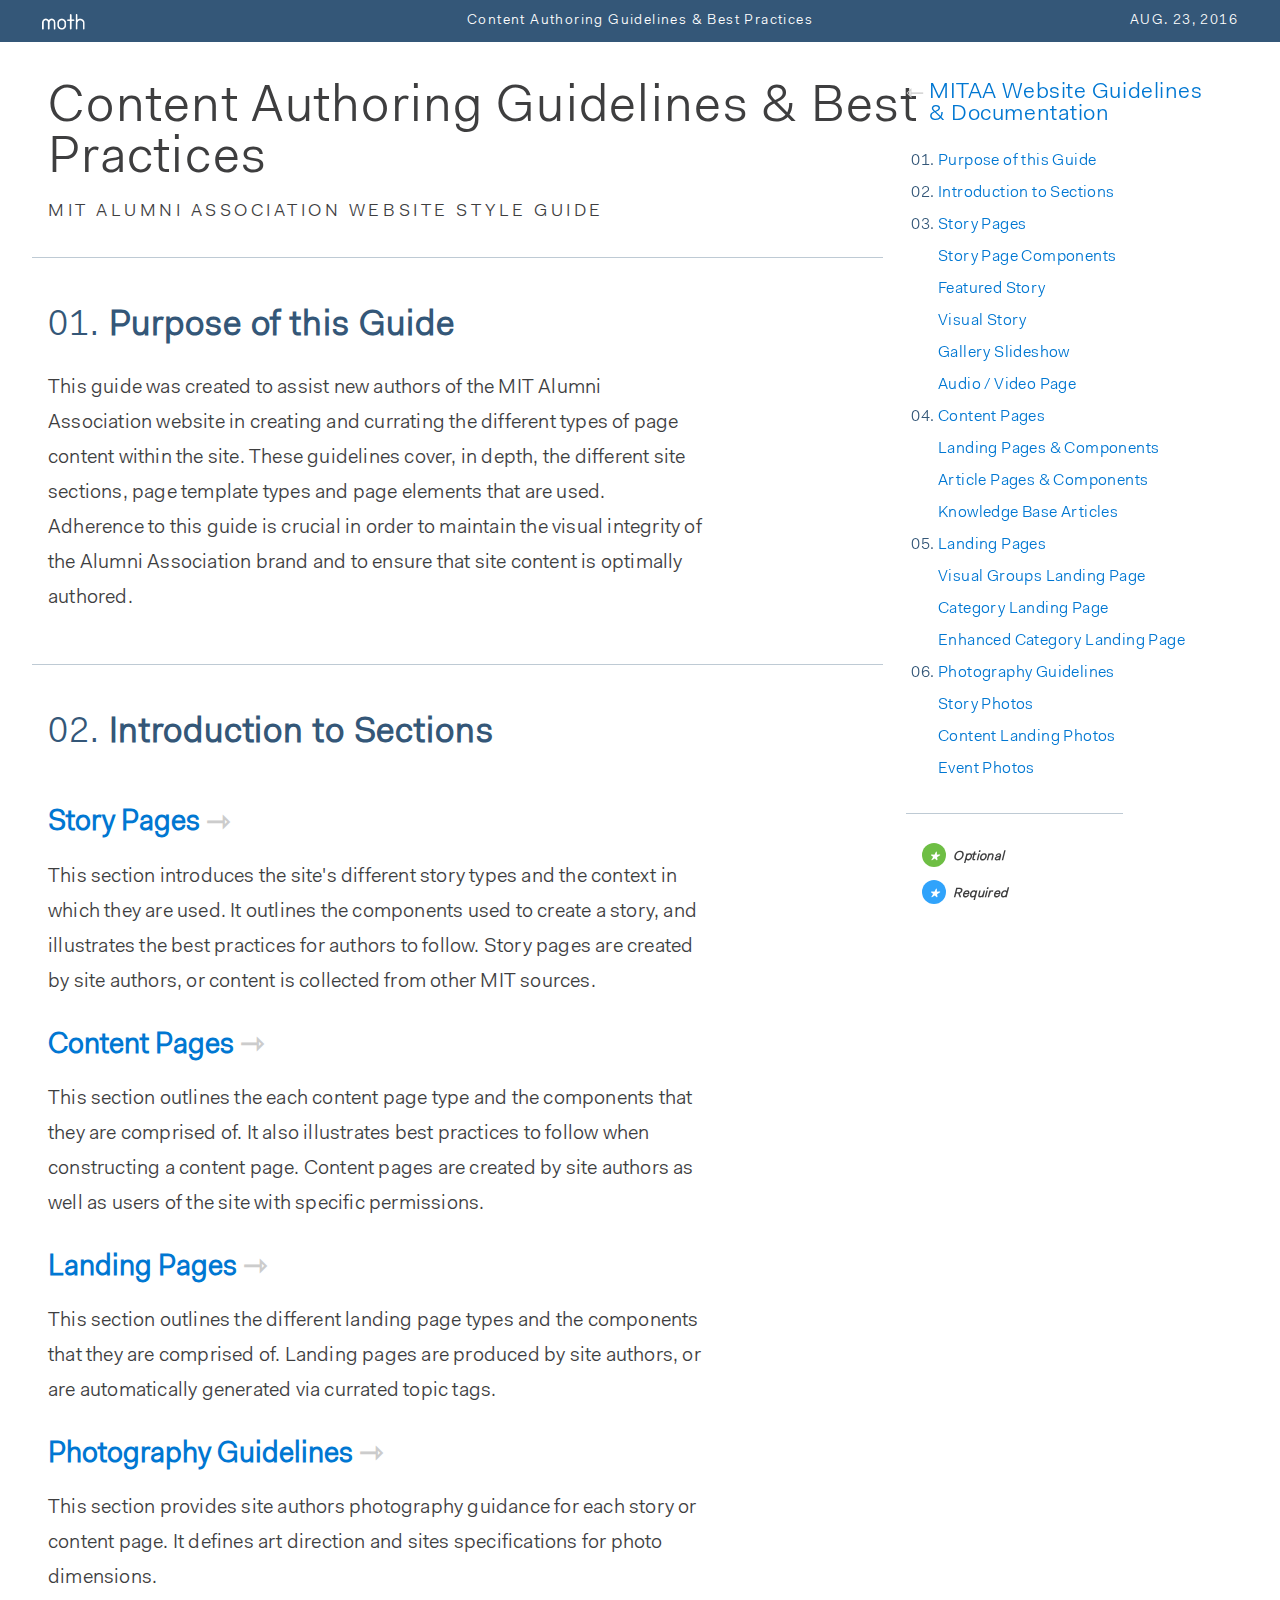
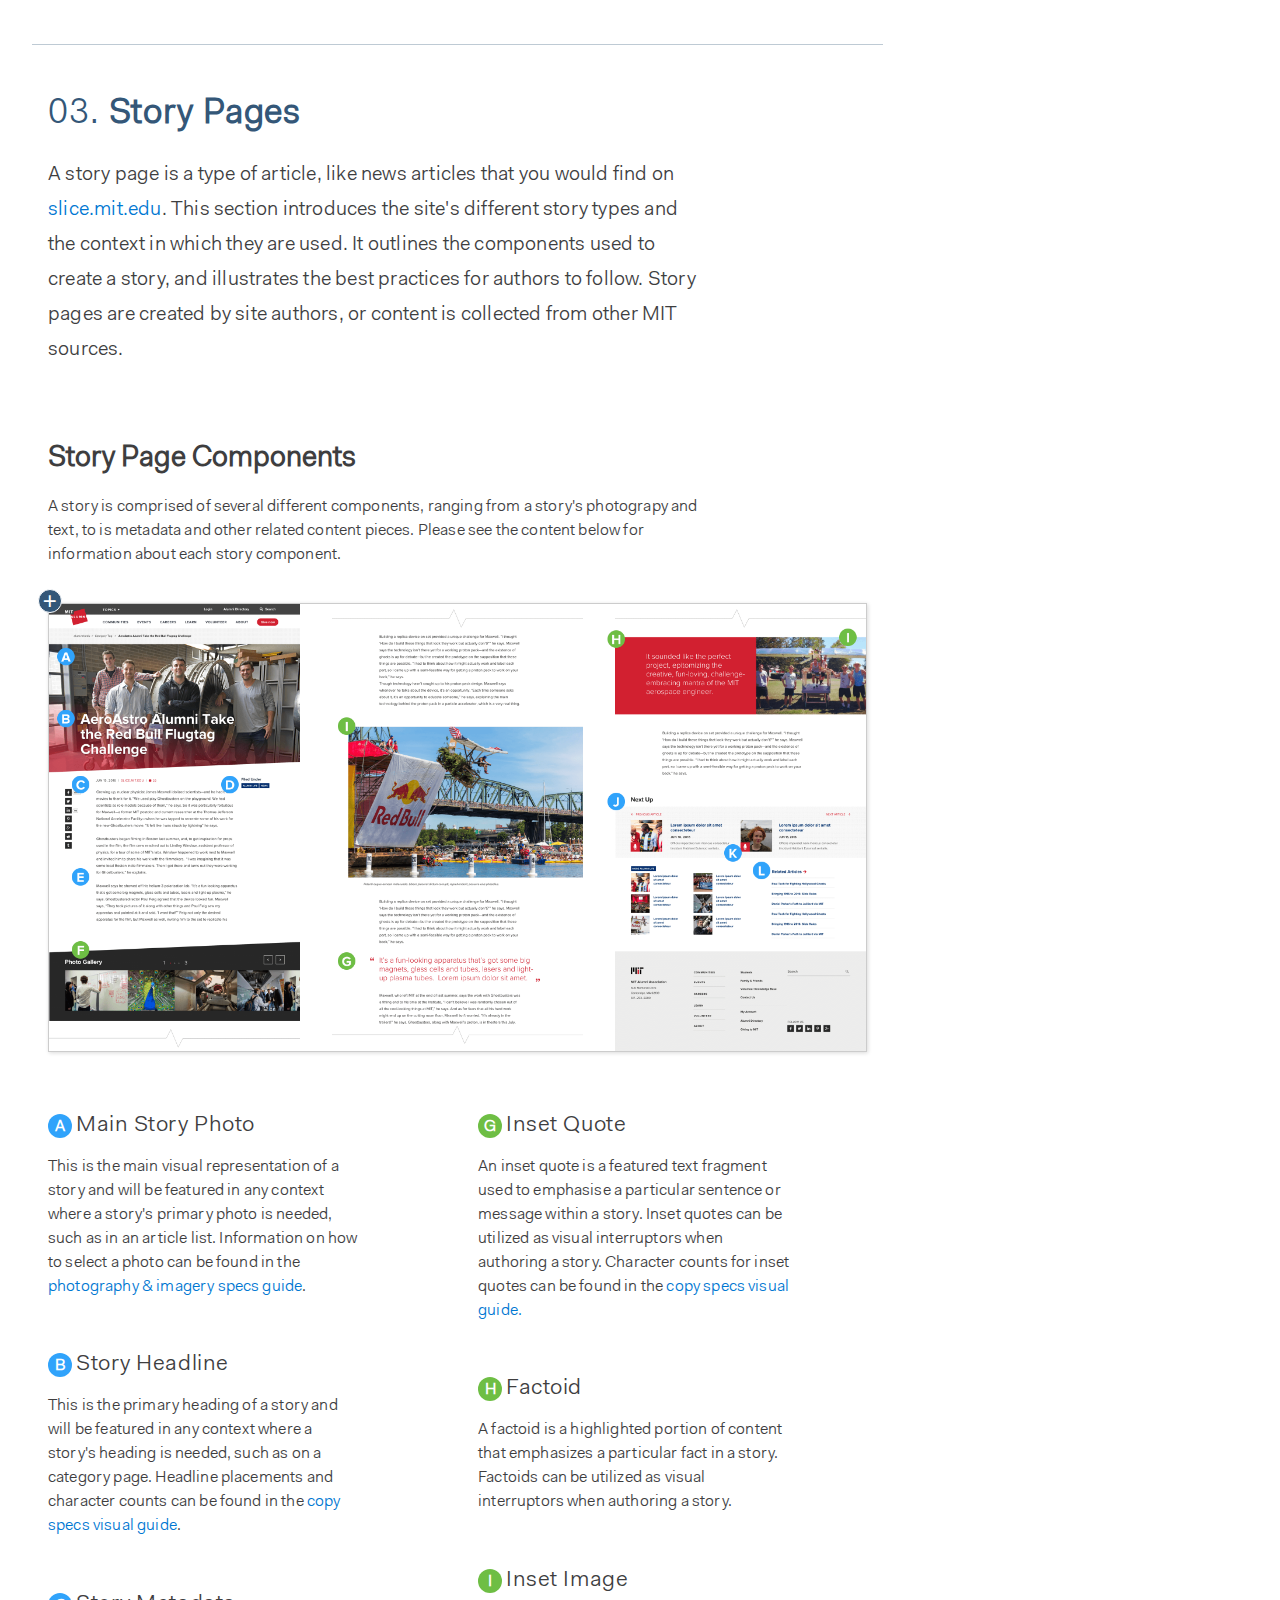
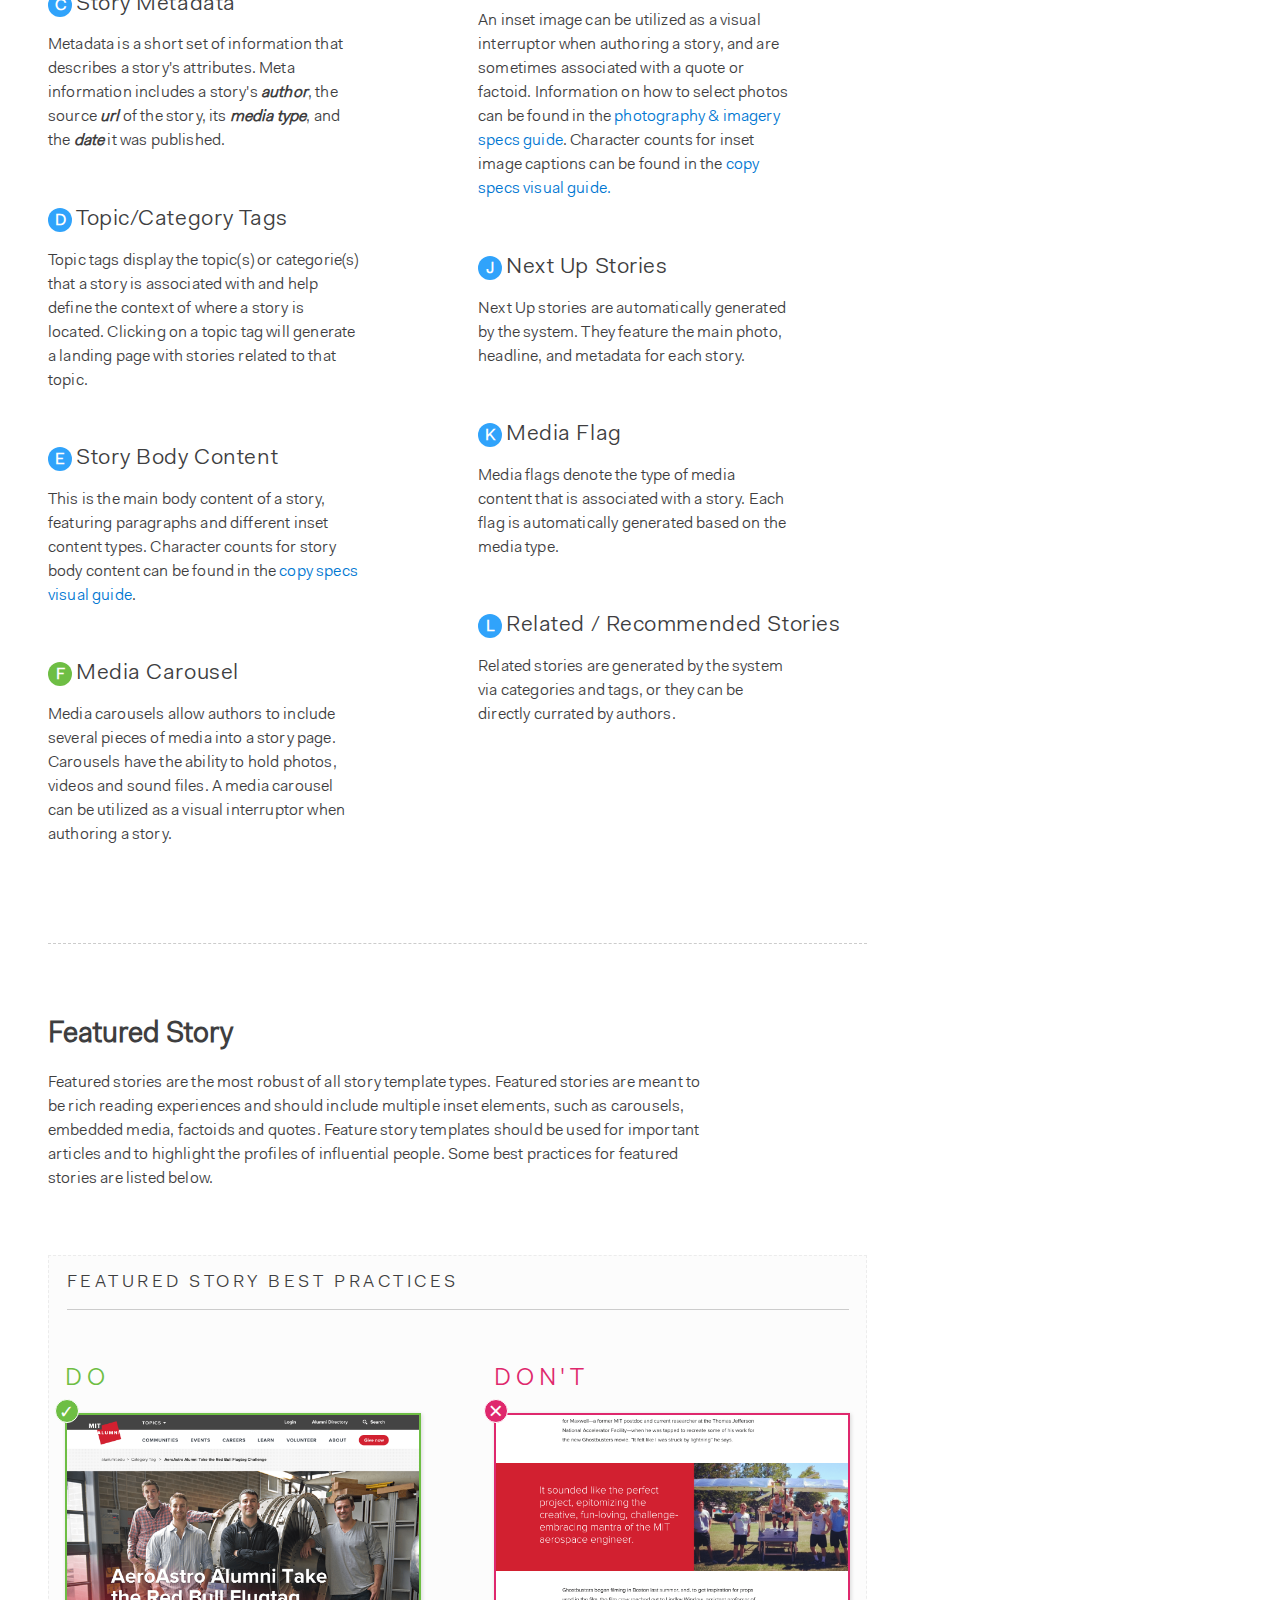
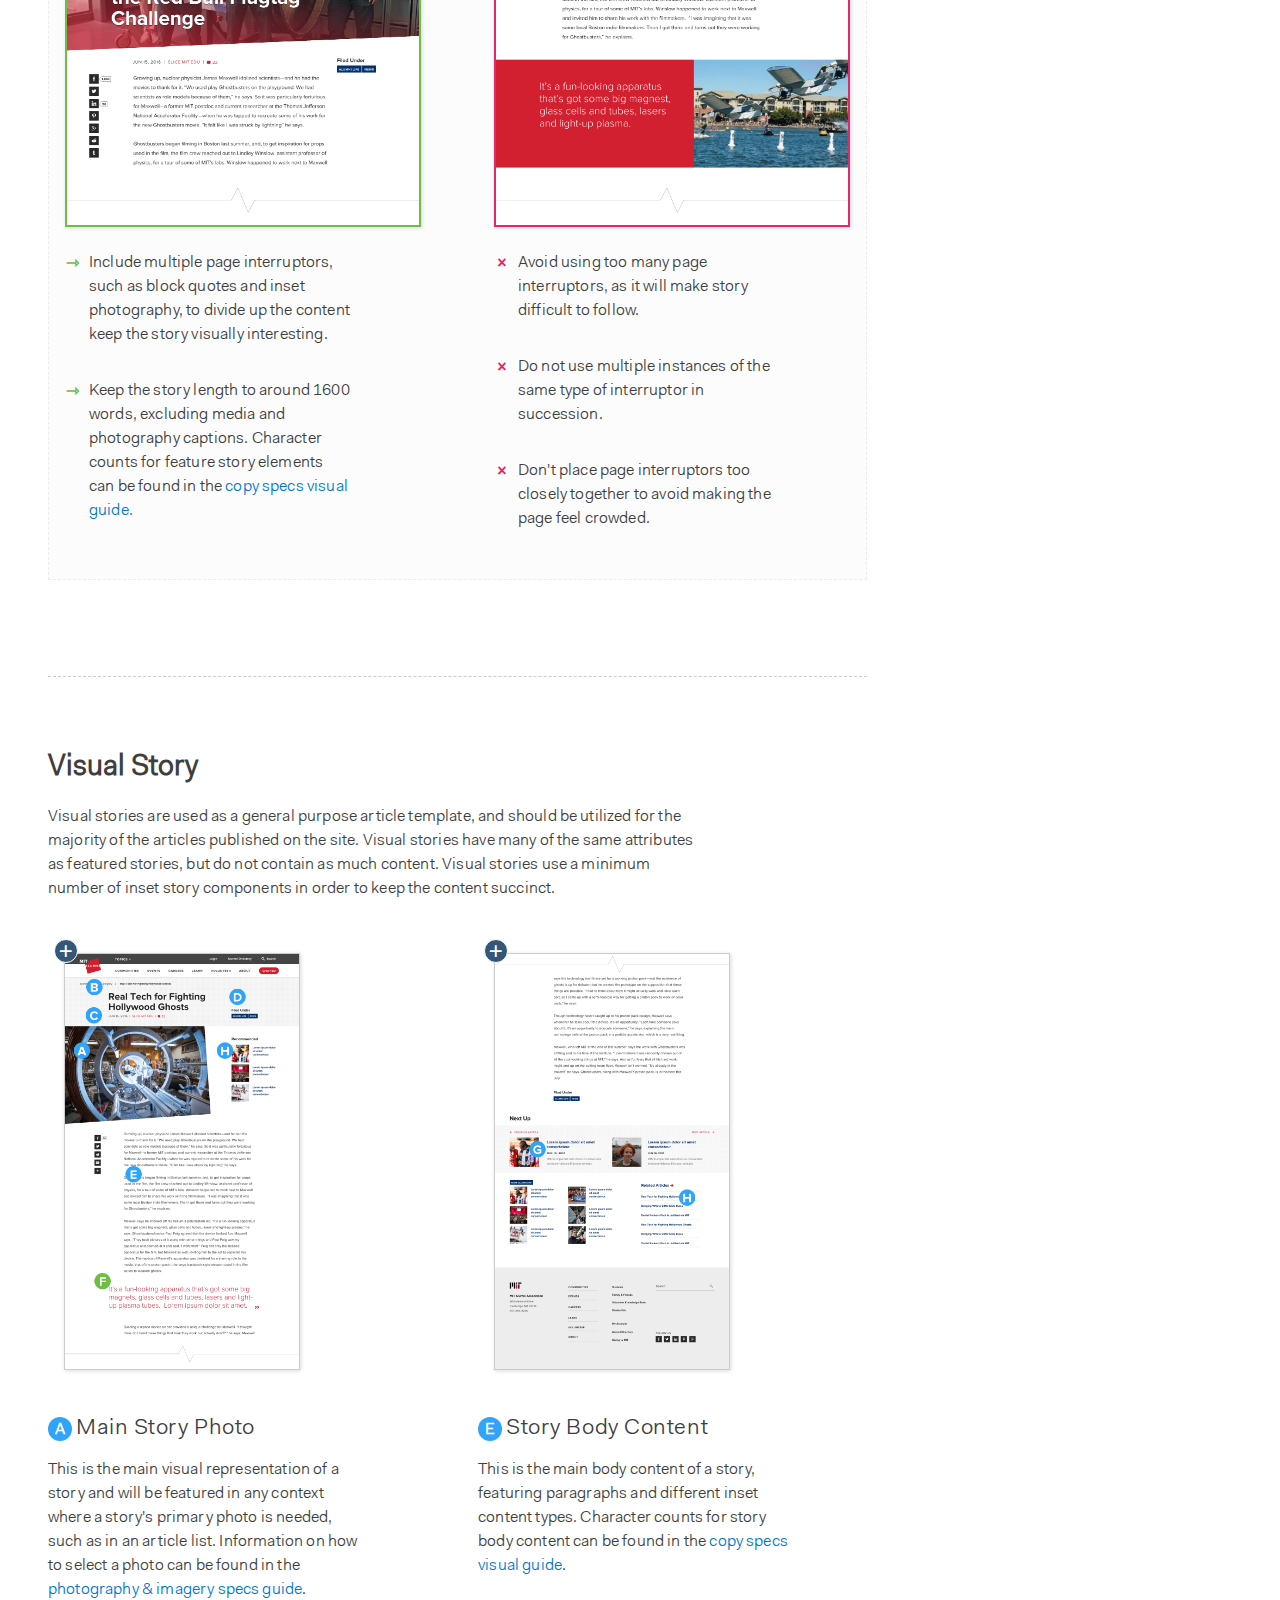
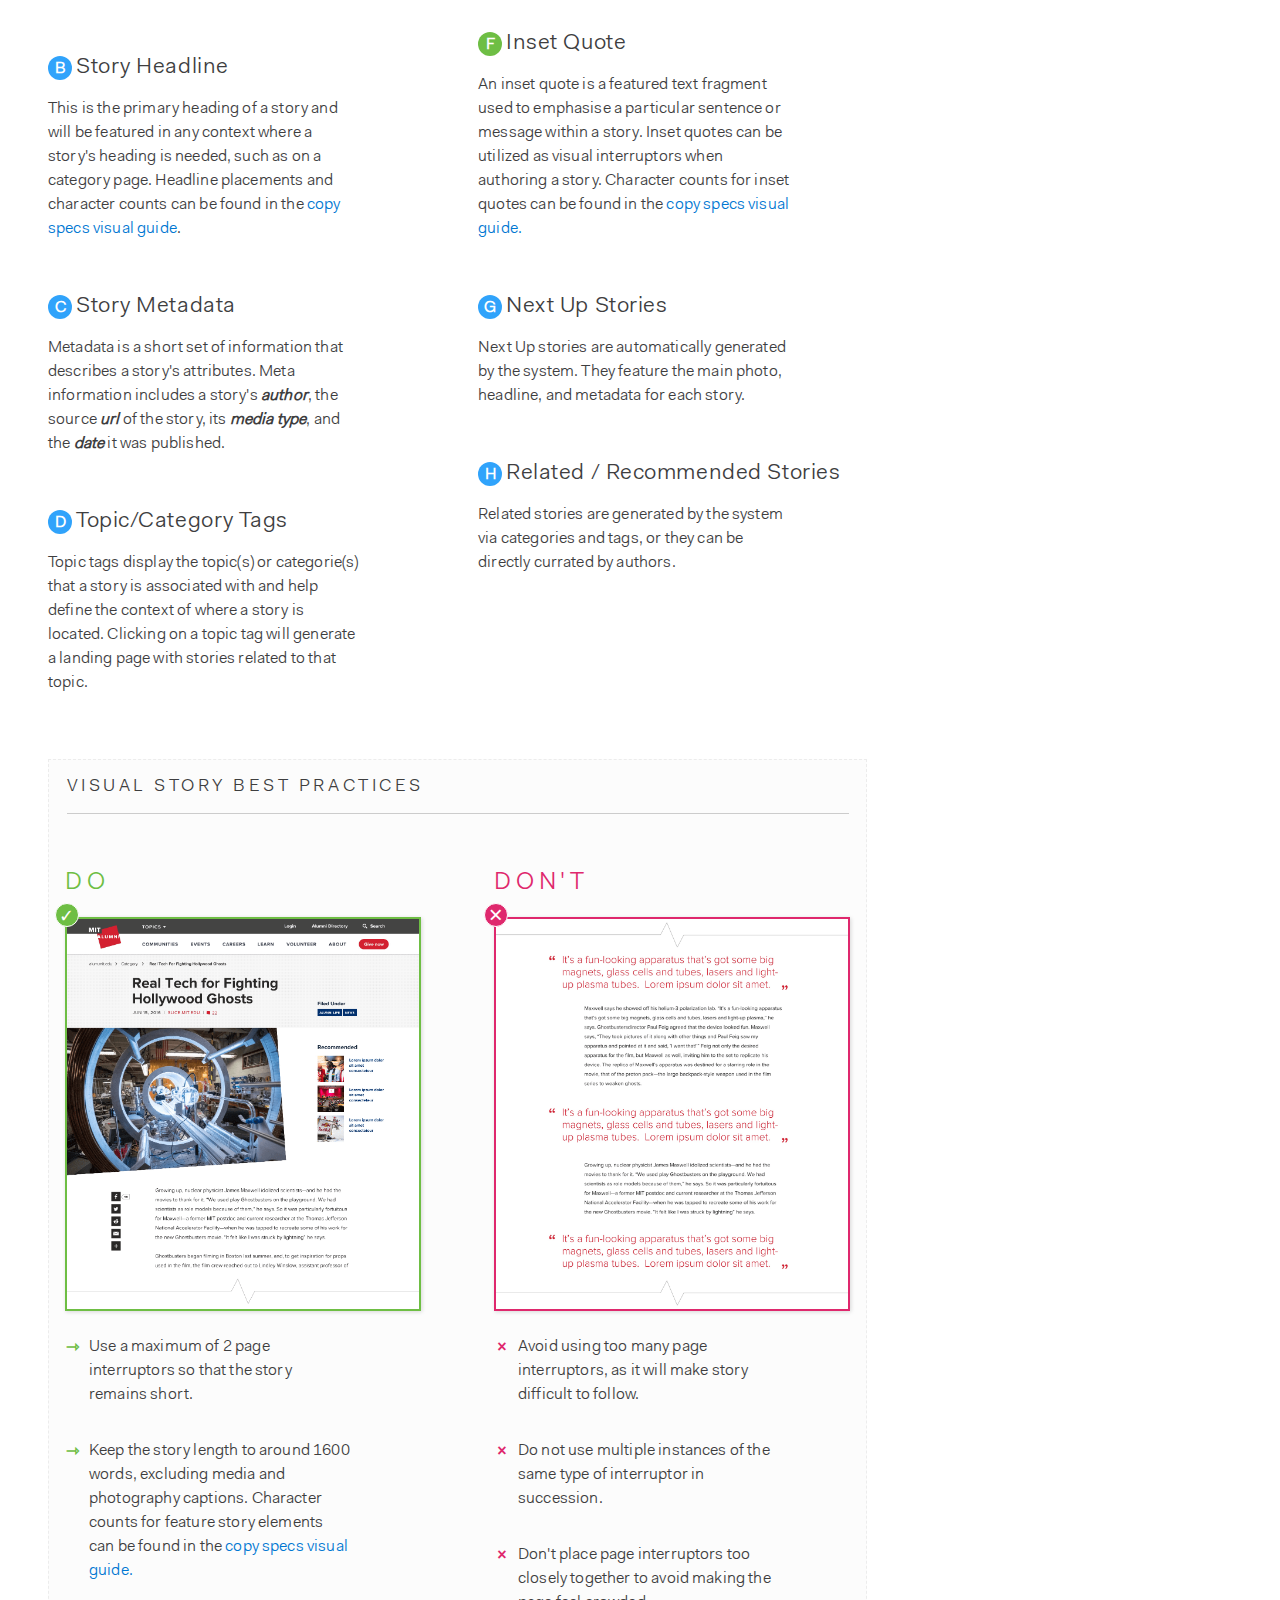
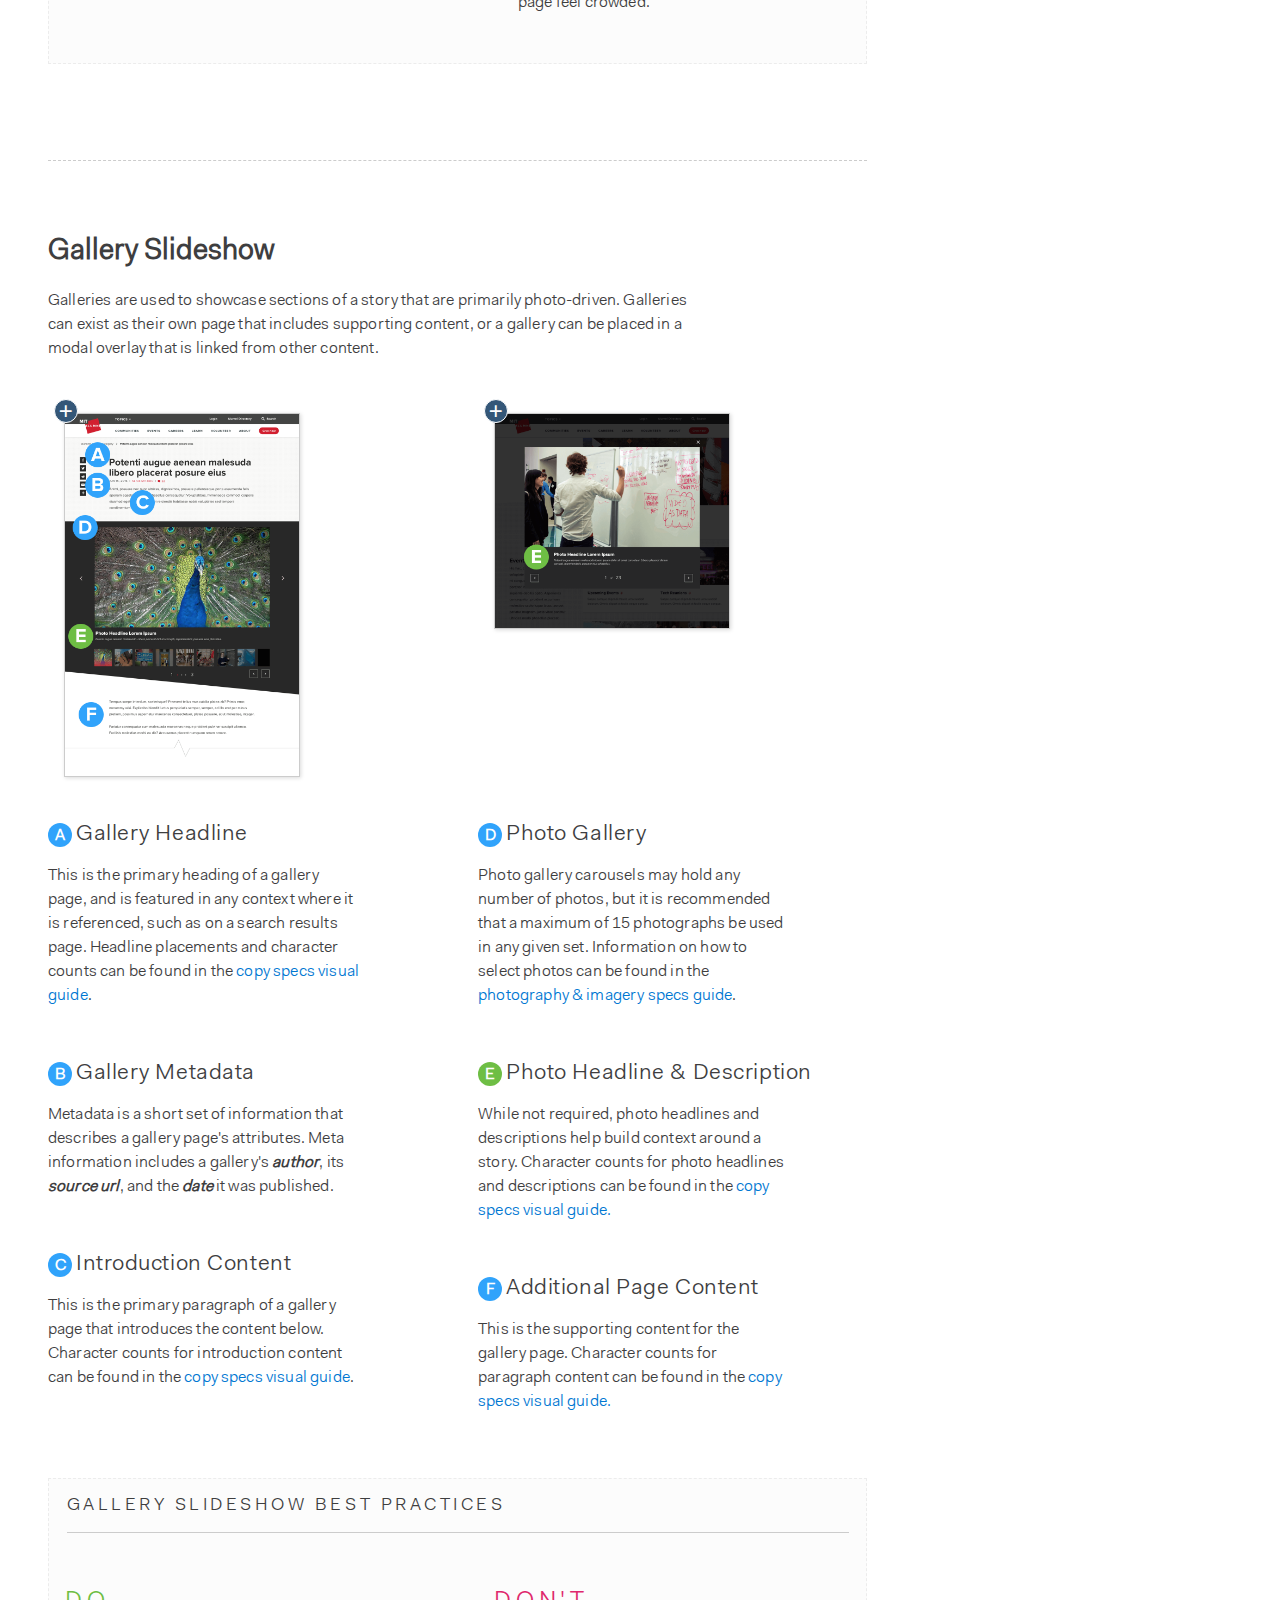
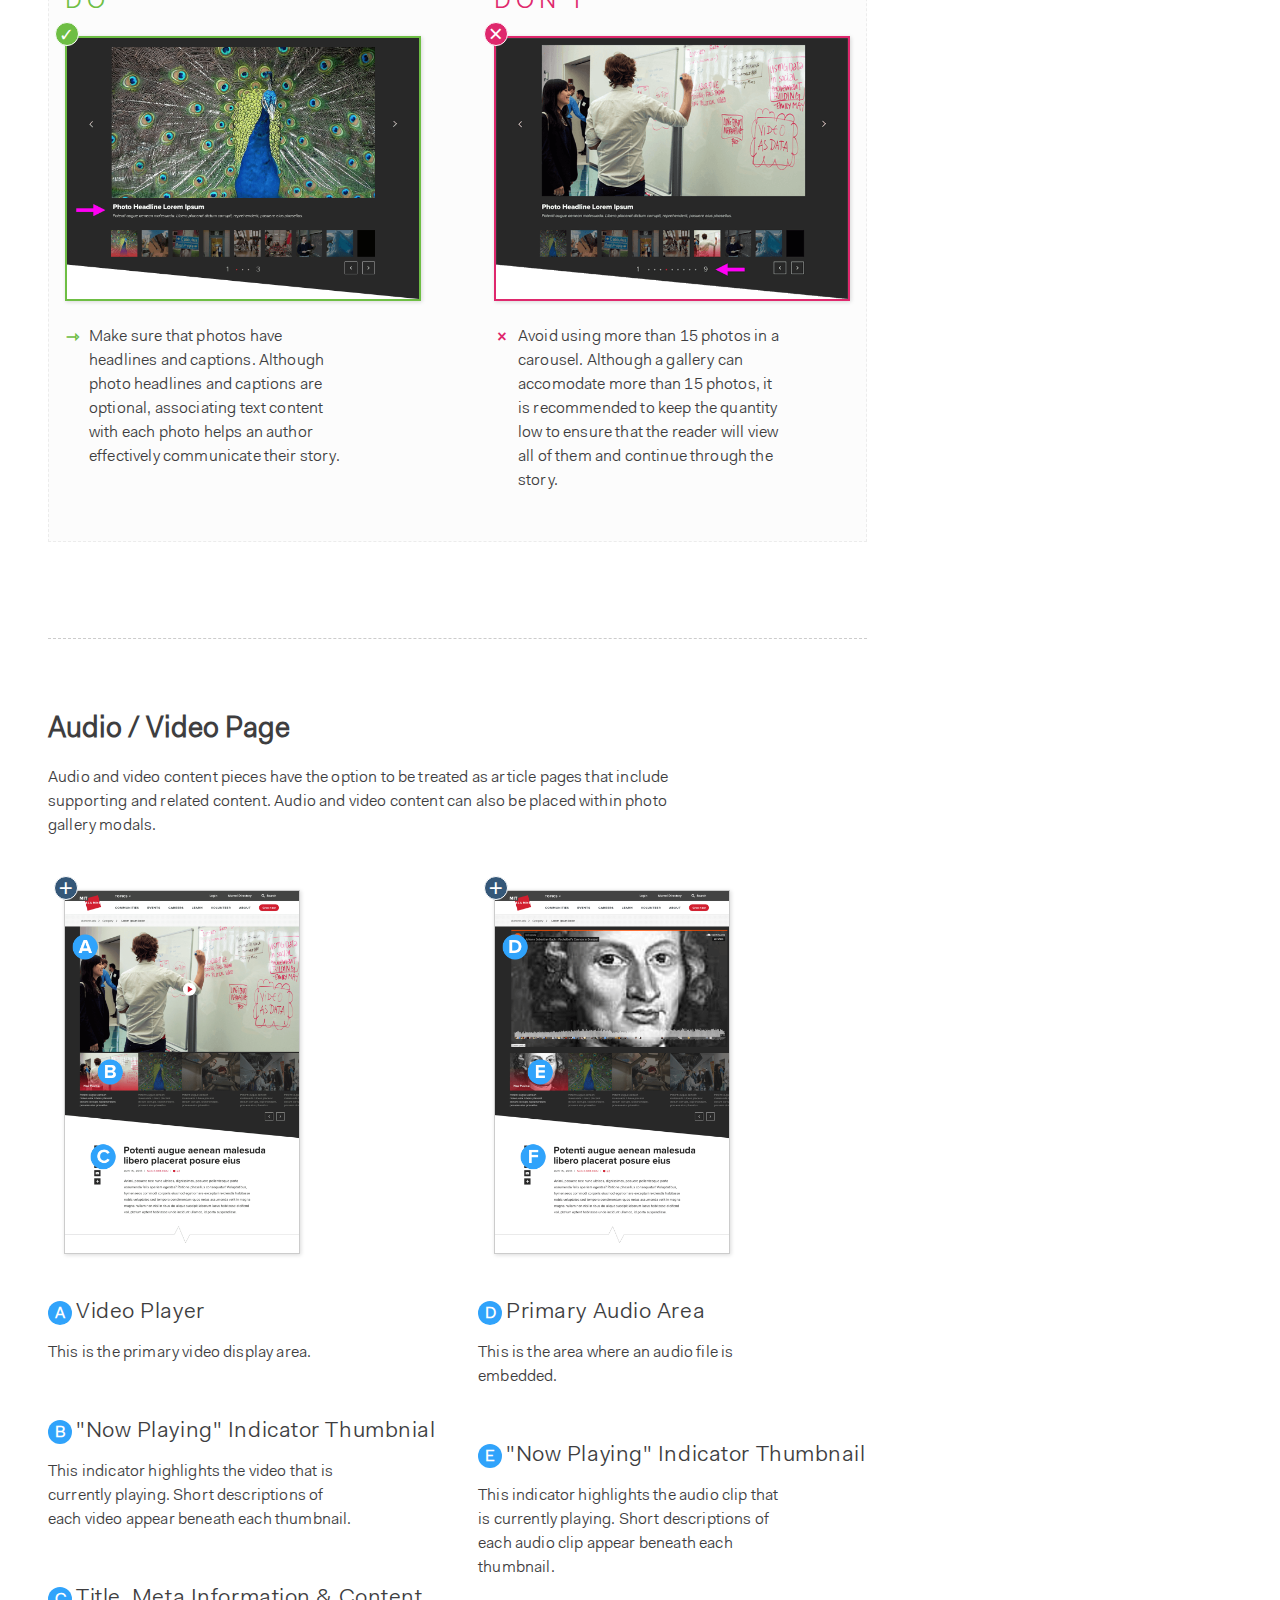
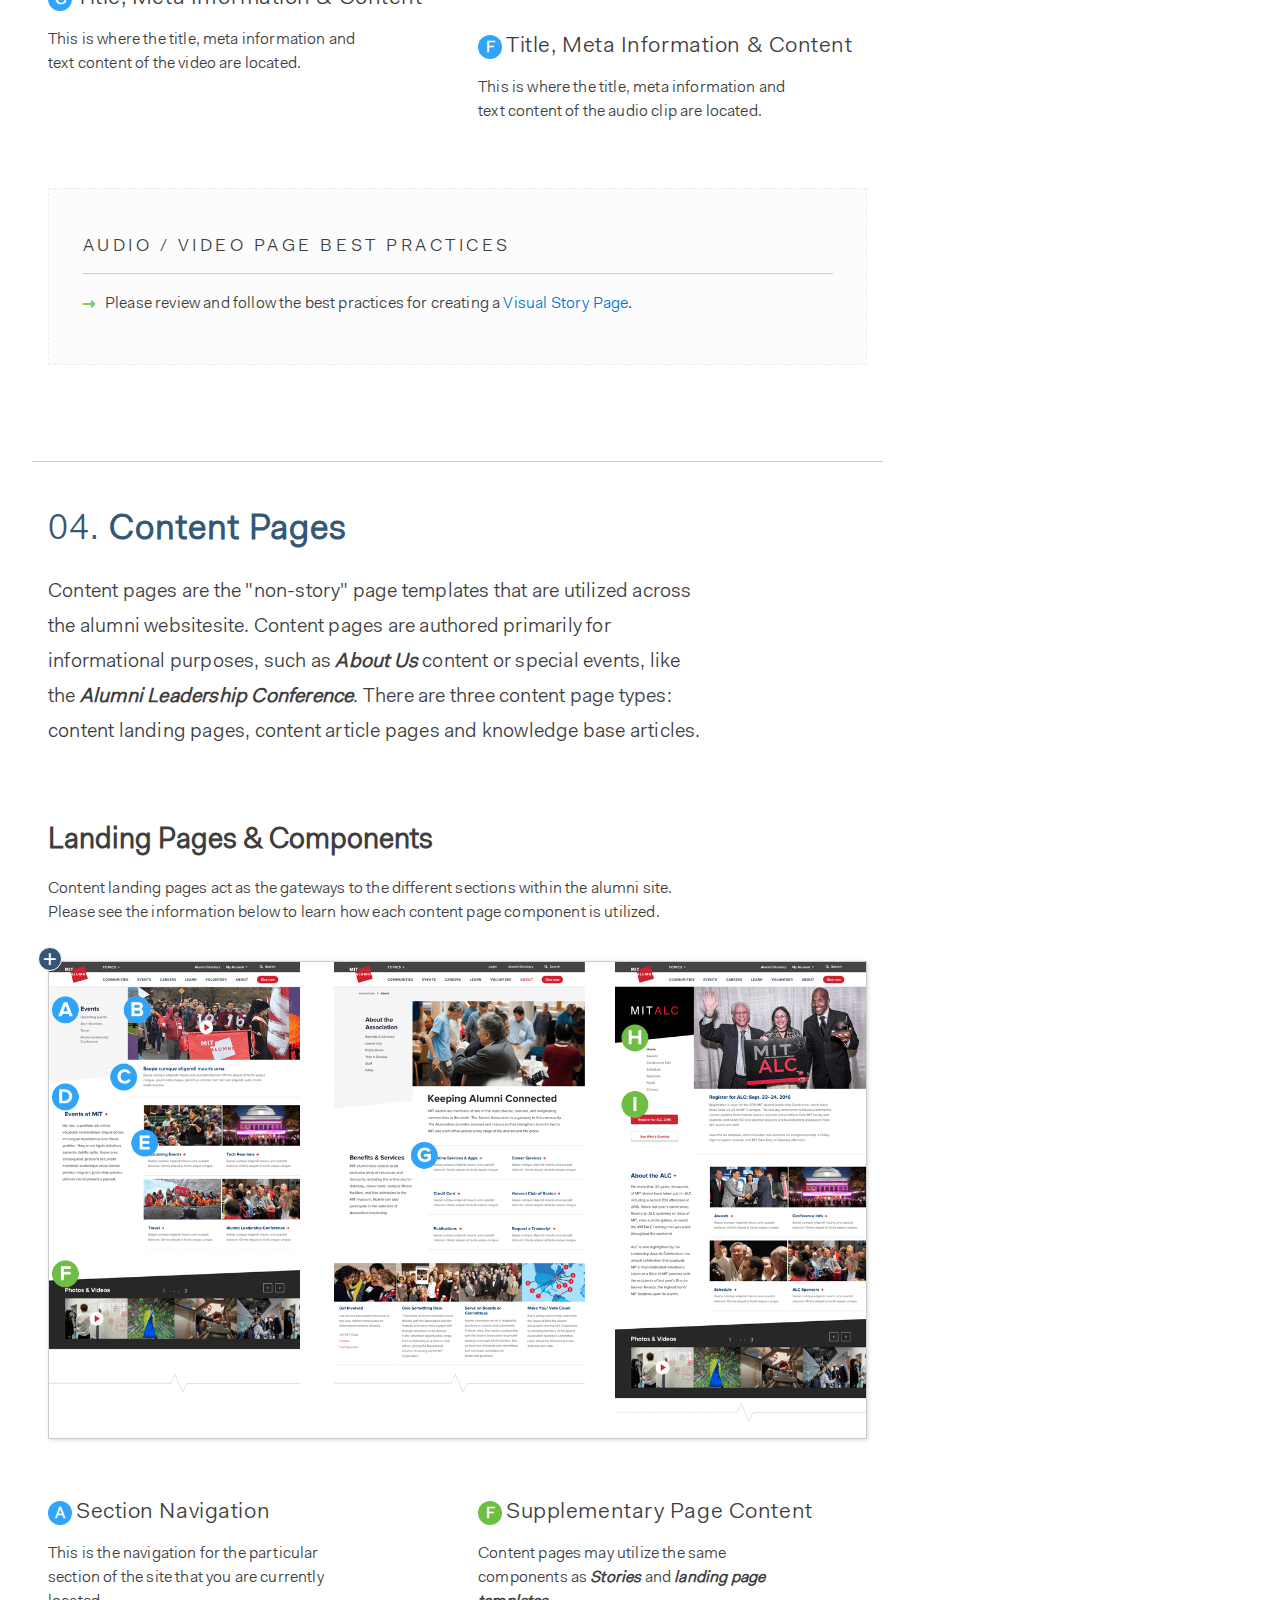
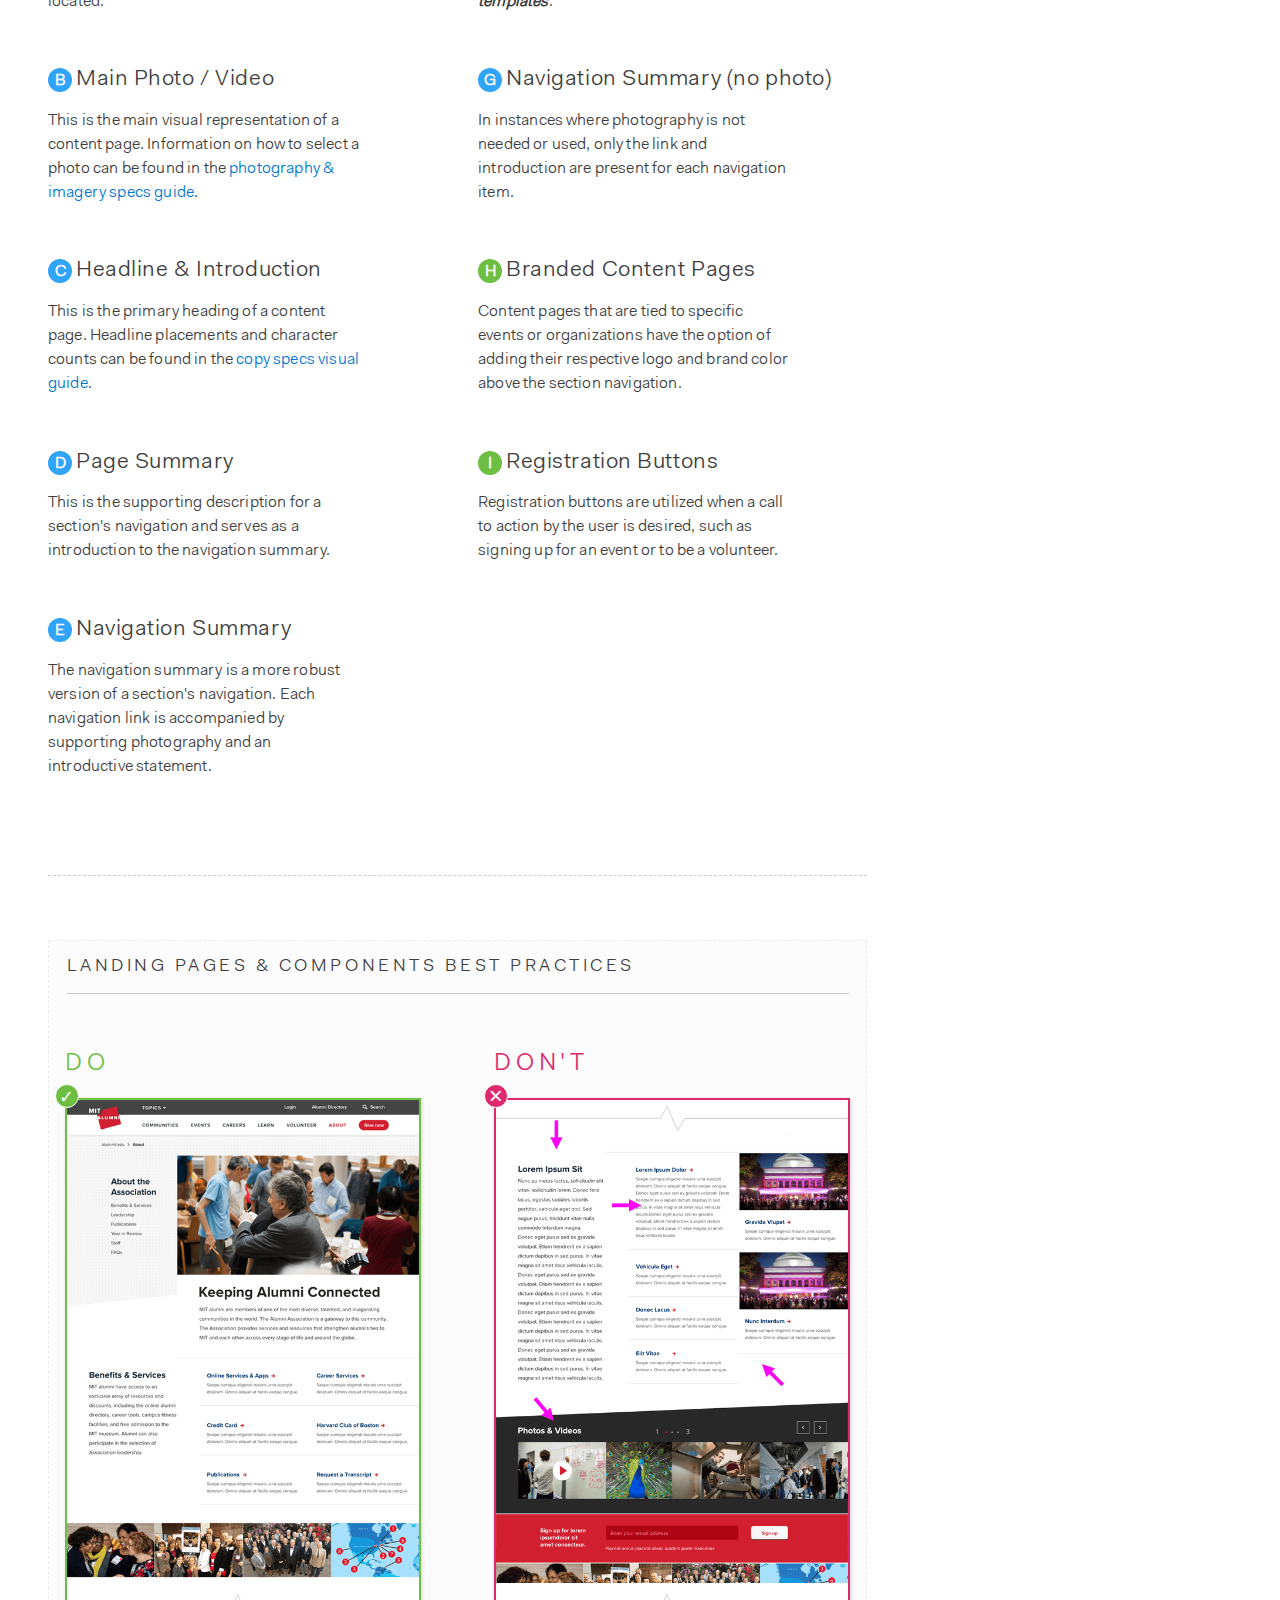
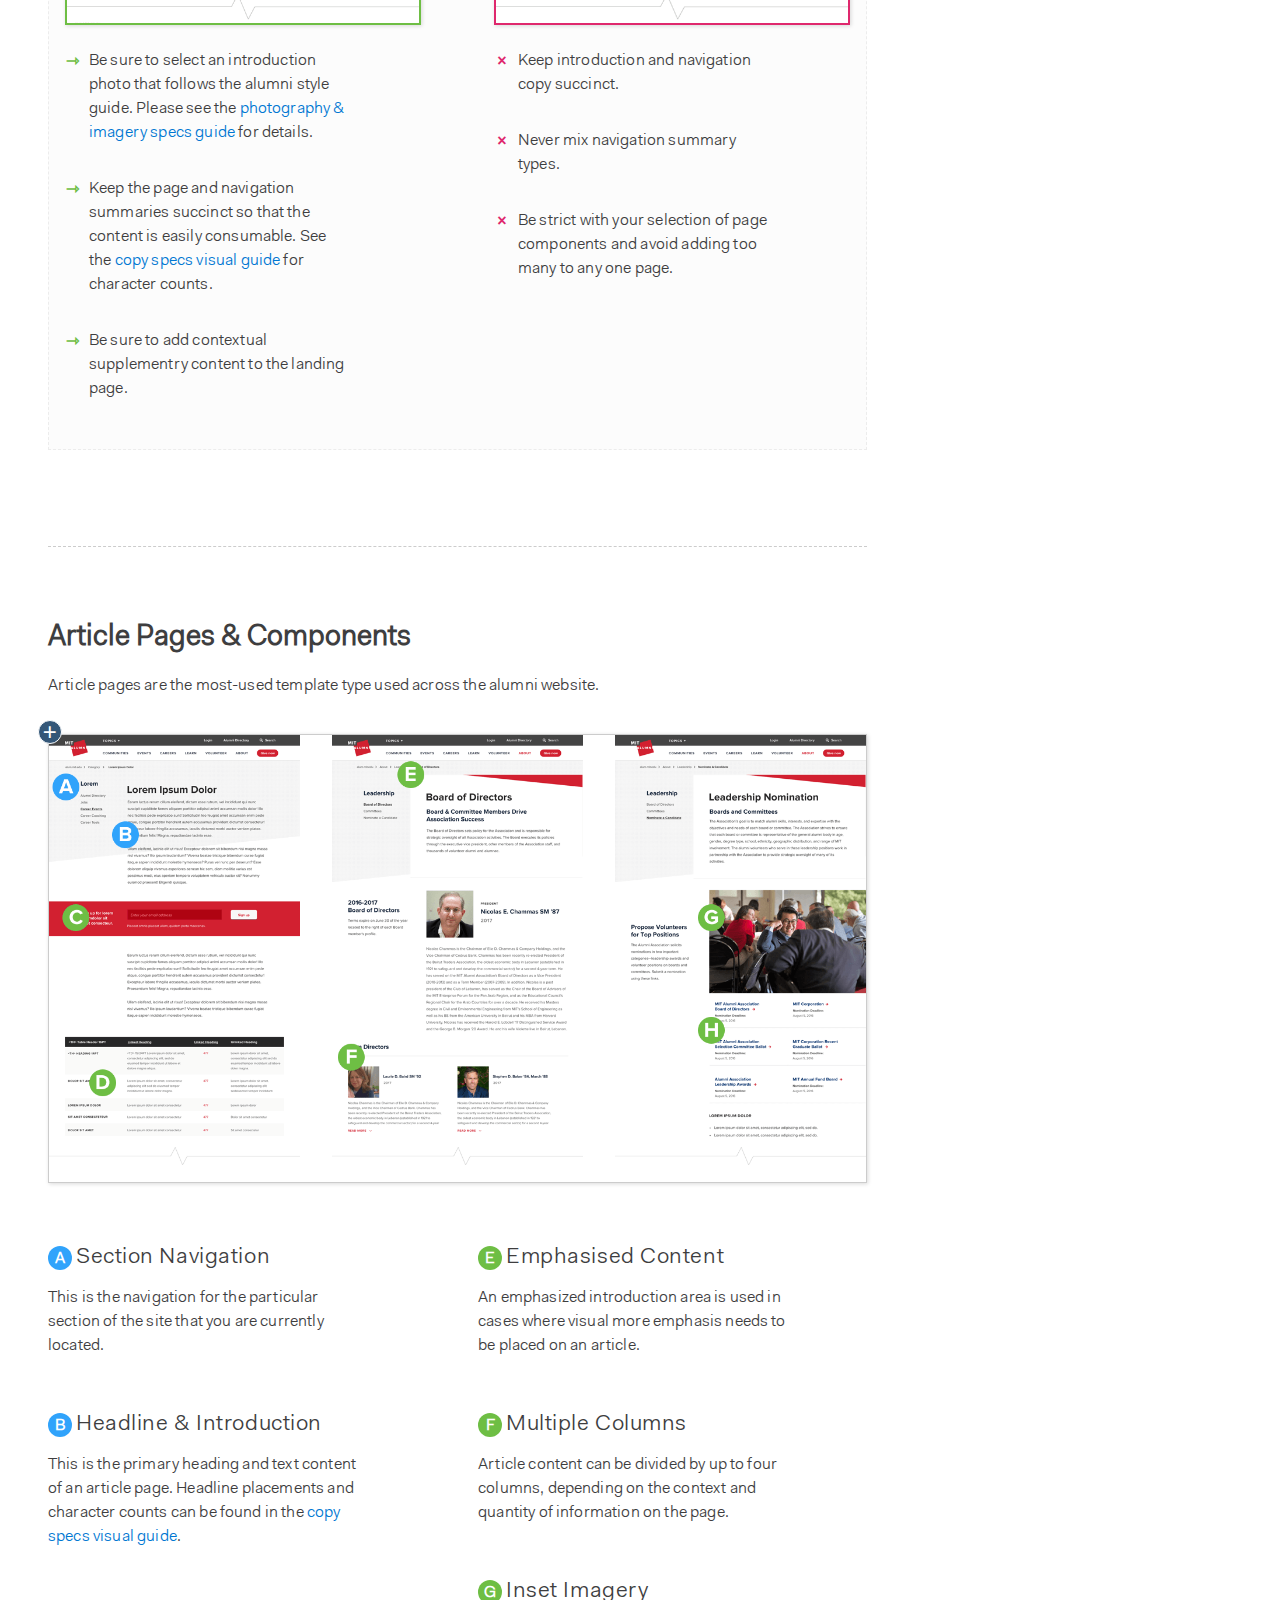
==== commit 4ca910df: "Update the links" ====
--- a/content-authoring.html
+++ b/content-authoring.html
@@ -42,10 +42,7 @@
 		        if (refElement.position().top <= scrollPos && refElement.position().top + refElement.height() > scrollPos) {
 		            $('.page-nav .contents li a').removeClass("active");
 		            currLink.addClass("active");
-		        }
-		        else{
-		            currLink.removeClass("active");
-		        }
+		        }		        
 		    });
 		}
 	</script>
@@ -62,7 +59,7 @@
 			<h5>MIT Alumni Association Website Style Guide</h5>
 		</header>
 		<aside class="page-nav">
-			<h4><a href="index.php">MITAA Website Guidelines &amp; Documentation</a></h4>
+			<h4><a href="index.html">MITAA Website Guidelines &amp; Documentation</a></h4>
 			<ol class="contents">
 				<li><a href="#purpose">Purpose of this Guide</a></li>
 				<li><a href="#sections">Introduction to Sections</a></li>
@@ -683,7 +680,7 @@
 			<p>Photography style is vital to the MITAA website's usability and its intended experience. Carefully selecting photos is necessary to describe content, guide users around the site, and create visual balance. This guide gives insight for choosing photos for their respective areas on the site, and provides recommended minimum size dimensions for good quality imagery and optimal performance.</p>	
 			<div class="shaded">
 				<small>The MITAA Website photography specifications are also available for download (PDF).</small>
-				<a href="documents/alumni-directory-ux-FINAL.pdf" target="_blank" class="button download">Download Photo &amp; Image Specs </a>
+				<a href="documents/alumni-directory-ux-FINAL.pdf" target="_blank" class="button download">Download the MITAA Photo &amp; Image Specs Guide </a>
 			</div>
 			<div class="intro">
 				<h3>Overview</h3>
--- a/style.css
+++ b/style.css
@@ -130,19 +130,23 @@
 	/*text-decoration: underline;*/
 	color: #33a7ff;
 }
+
+a.active {
+	font-family: "faktpro-semibold", sans-serif;
+}
+
+section a {
+	display: inline;
+}
+	
+
 header {
 	padding: 0 1em;
 	text-align: left;
 }
-
-a.active {
-	font-family: "faktpro-semibold", sans-serif;
-}
-
-section a {
-	display: inline;
-}
-	
+header h1 {
+	max-width: 1000px;
+}
 
 main { padding: 2em 2em 8em;}
 section {
@@ -352,7 +356,7 @@
 	letter-spacing: .025em;
 }
 h1 { 
-	font-size: 360%;
+	font-size: 320%;
 	font-weight: 100;
 	padding: 0; margin: 1em 0 0;
 	max-width: 66%;
@@ -559,22 +563,25 @@
 }
 .dont a.img-link img { border: solid 2px #df286d; }
 
-a.download {
+a.button {
 	border: solid 1px #0077d2;
 	padding: 1em;
-	margin: 0;
+	margin: 1em 0;
 	display: inline-block;
 }
-a.download:after {
+a.button:after {
 	content: "\21E5";
 	font-family: arial, sans-serif;
 	font-size: 24px;
 	font-weight: bold;
 	display: inline-block;
 	margin: .1em .1em 0 1em;
+}
+
+a.download:after {
 	transform: rotate(90deg);
 }
-a.download:hover {
+a.button:hover {
 	background: #33a7ff;
 	color: #fff;
 }
@@ -590,7 +597,7 @@
 	bottom: 0;
 	right: 0;
 	z-index: 100;
-	padding: 1em;
+	leading: 1em;
 	text-align: center;
 	
 }
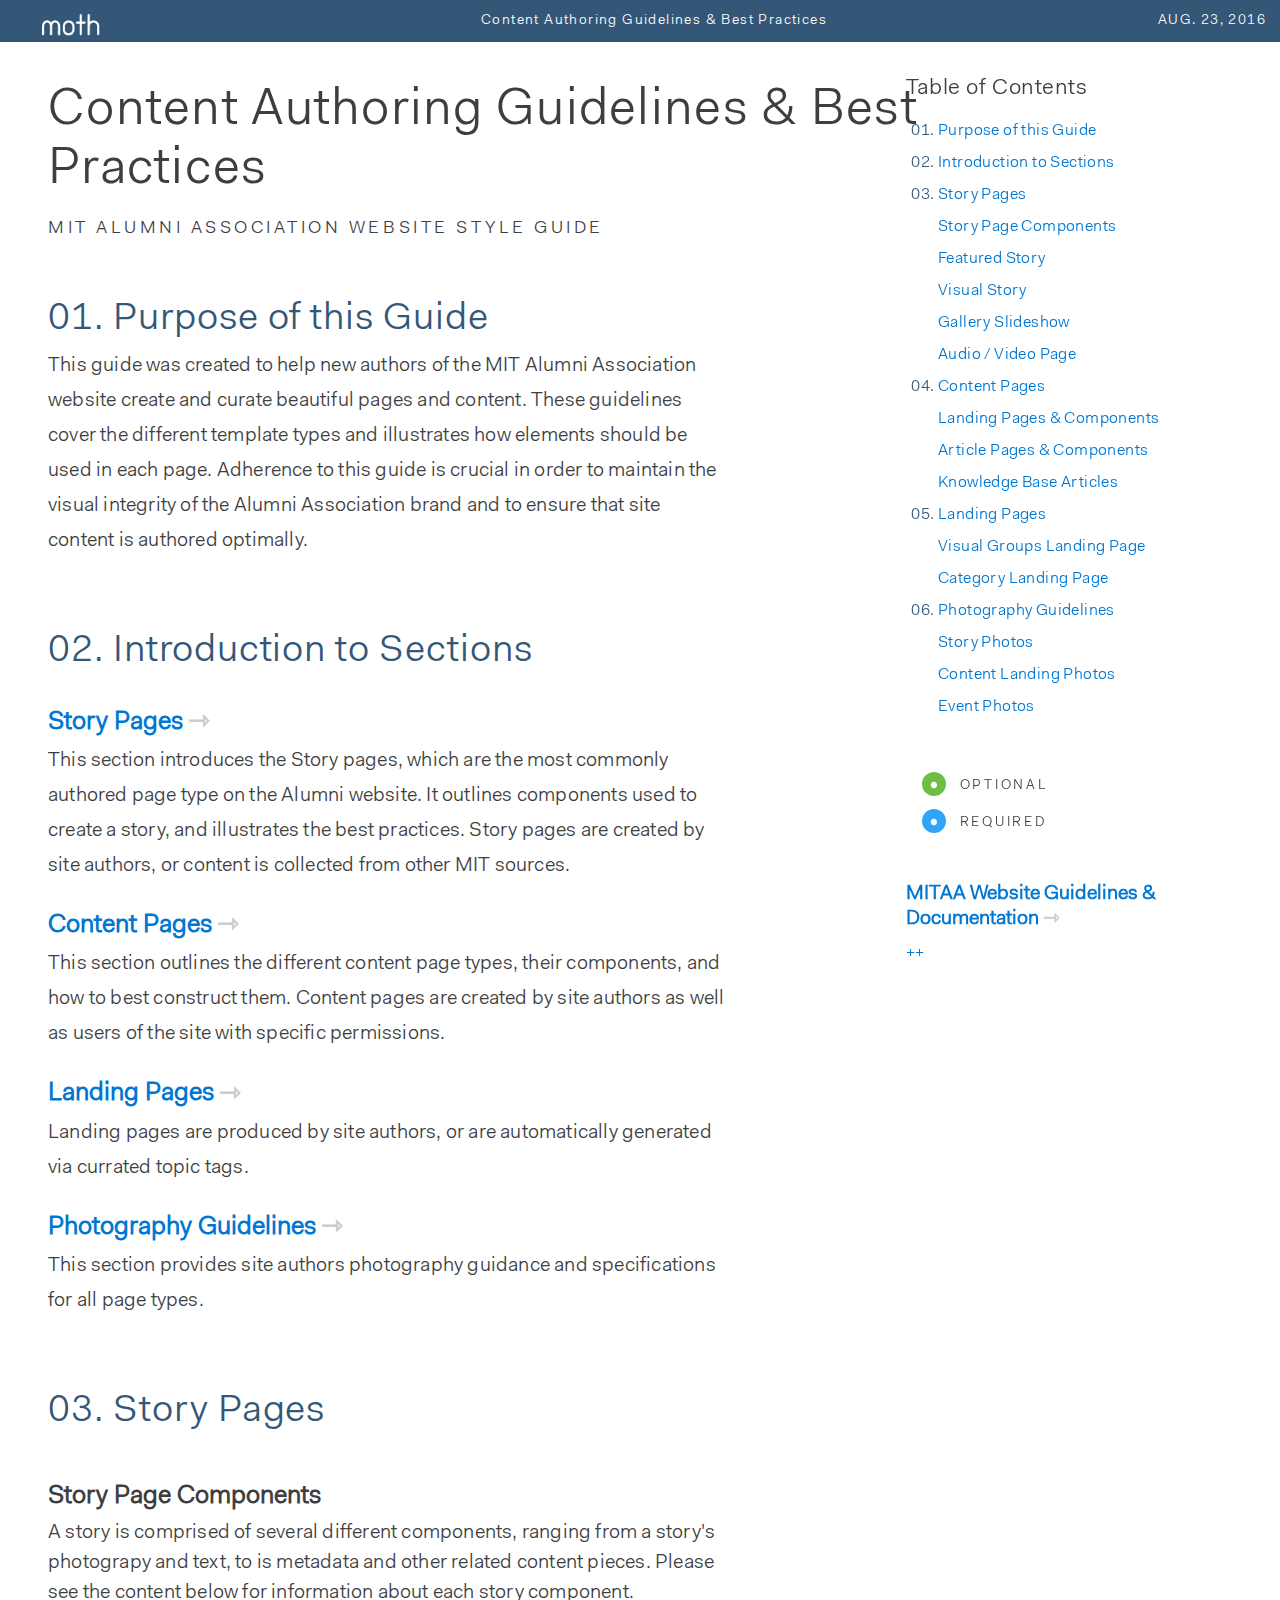
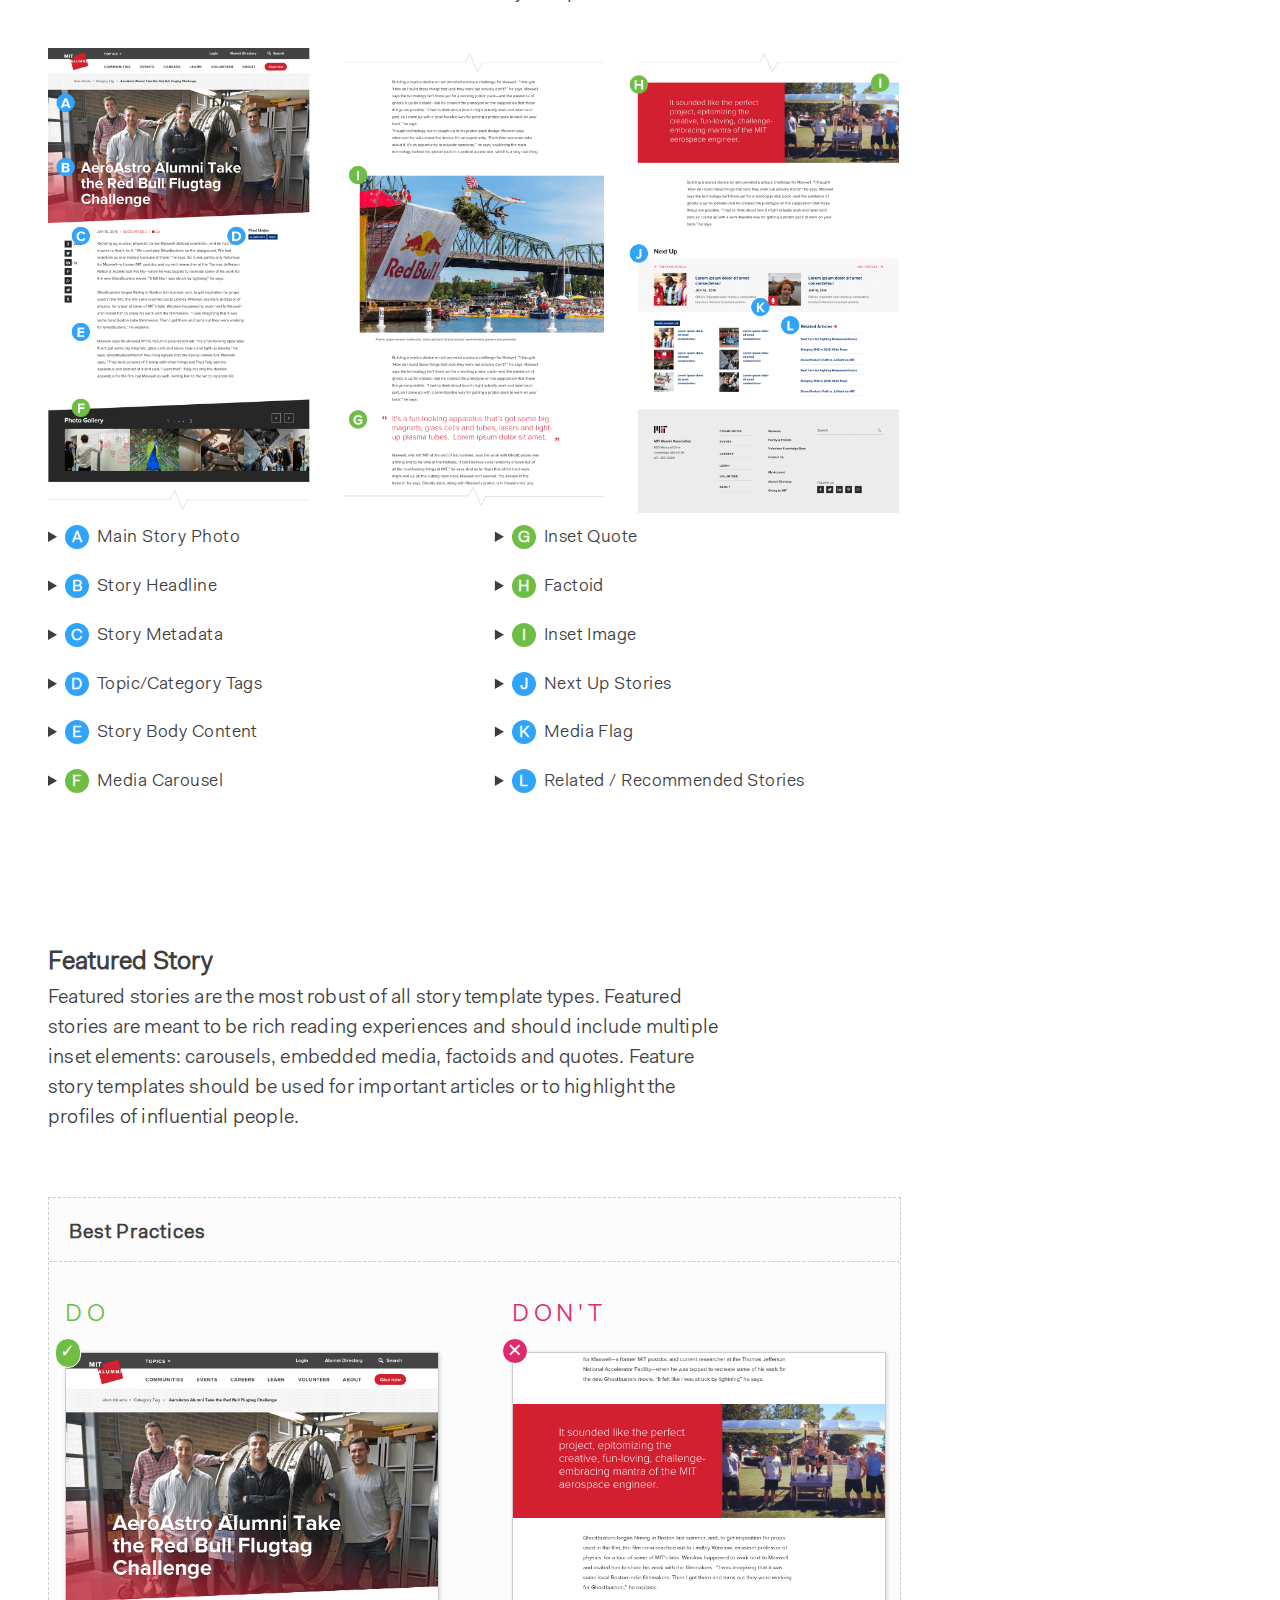
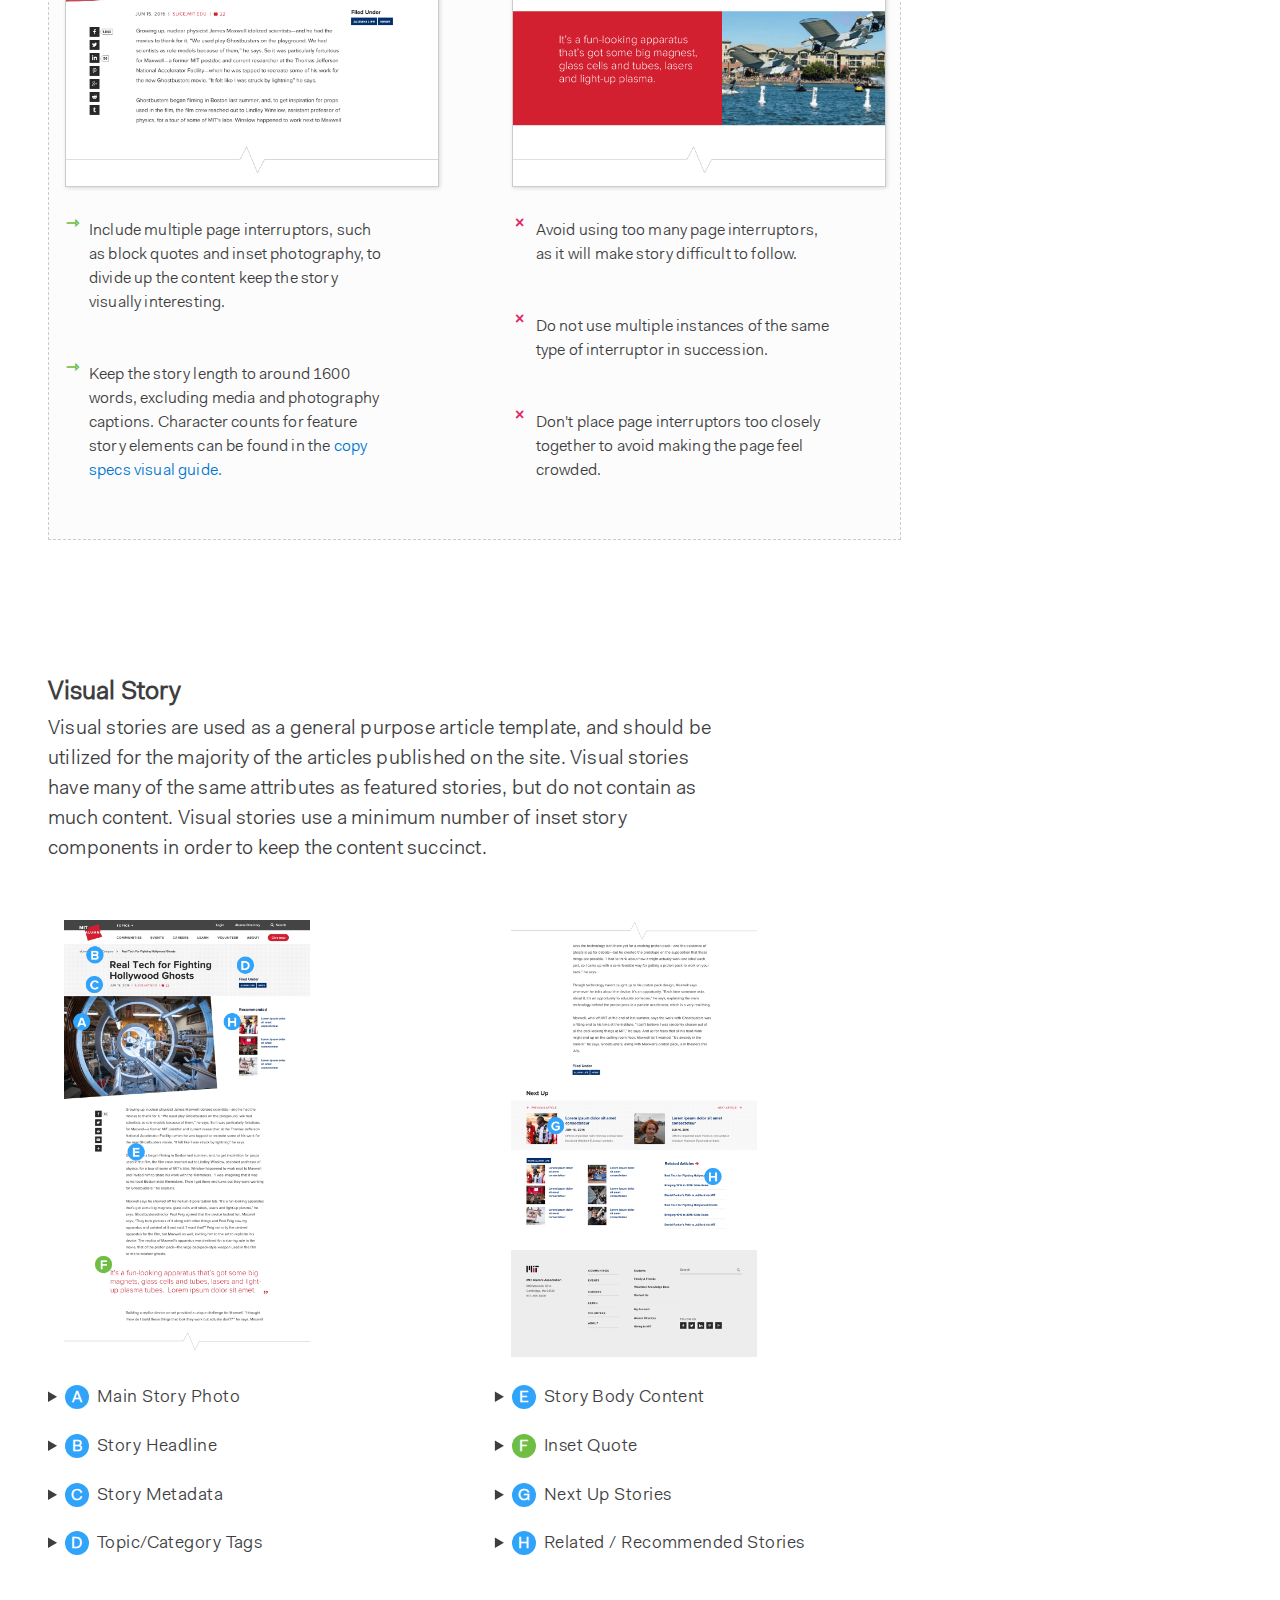
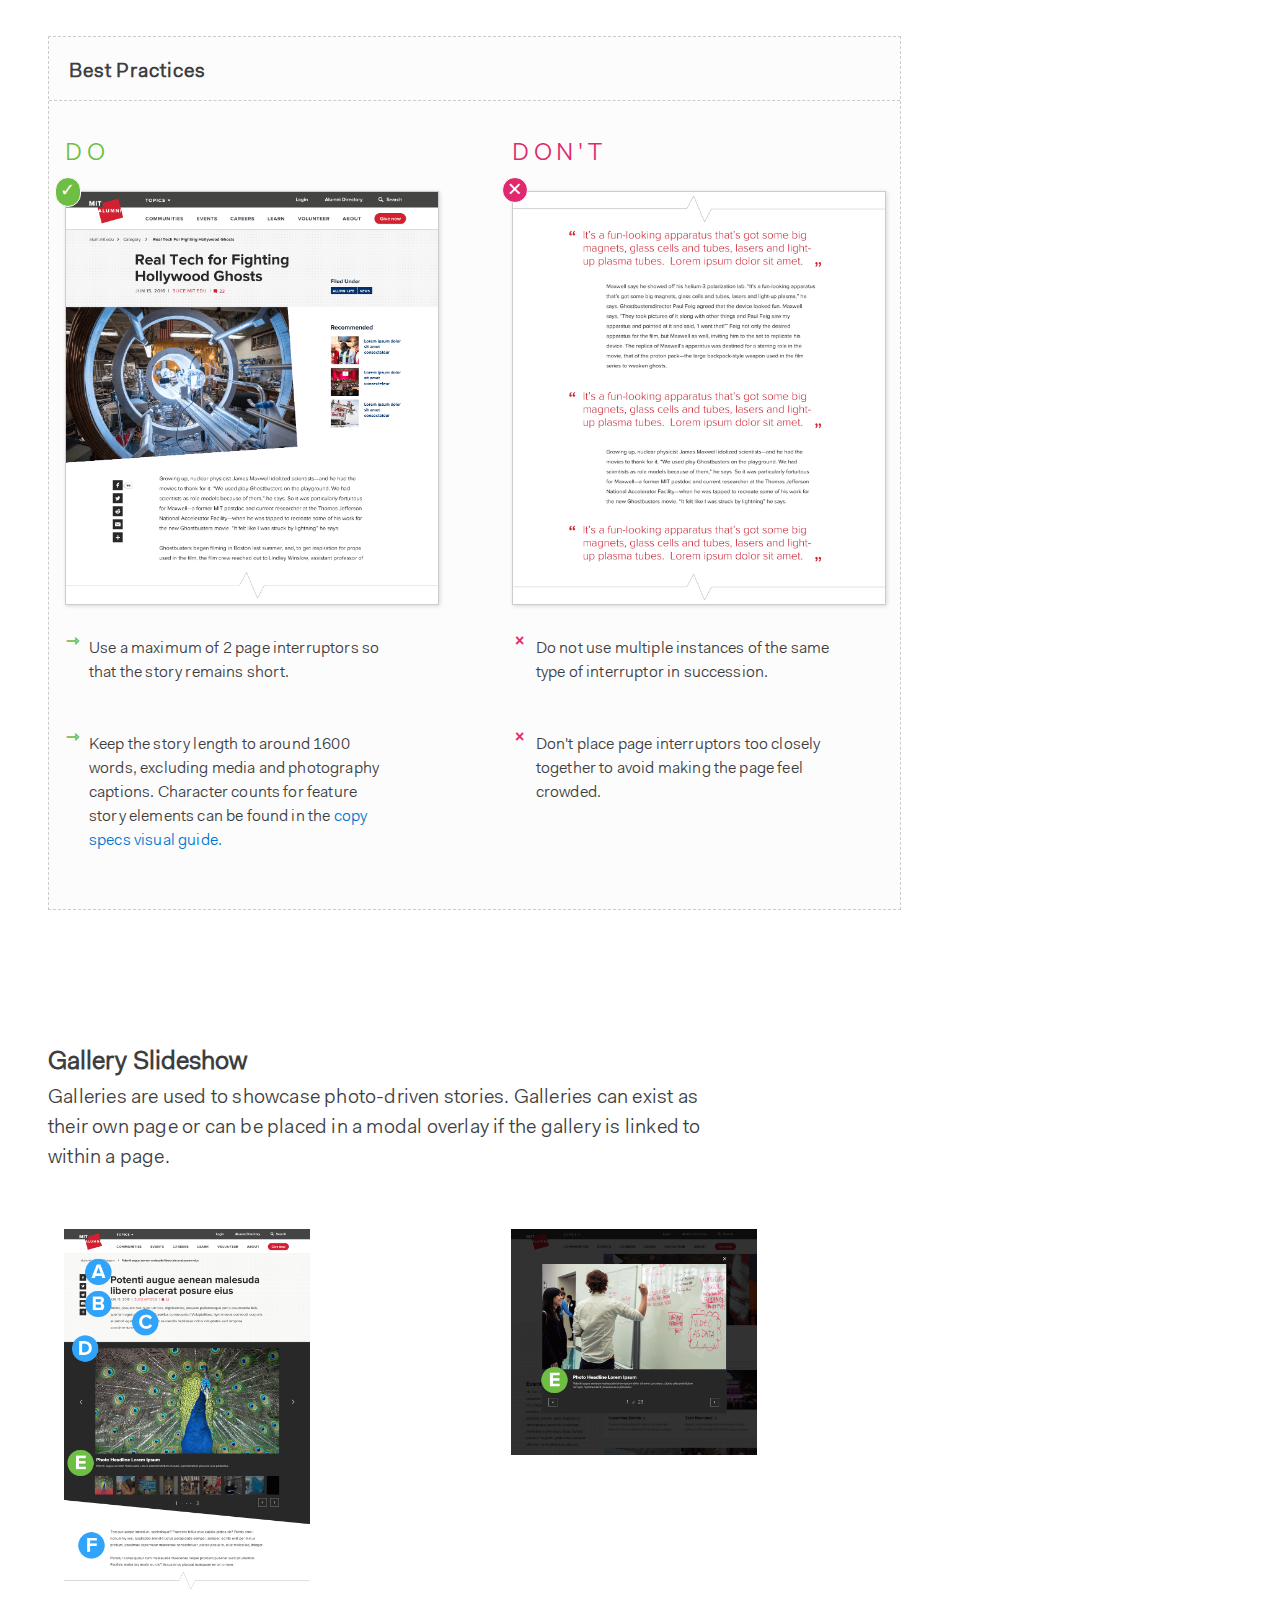
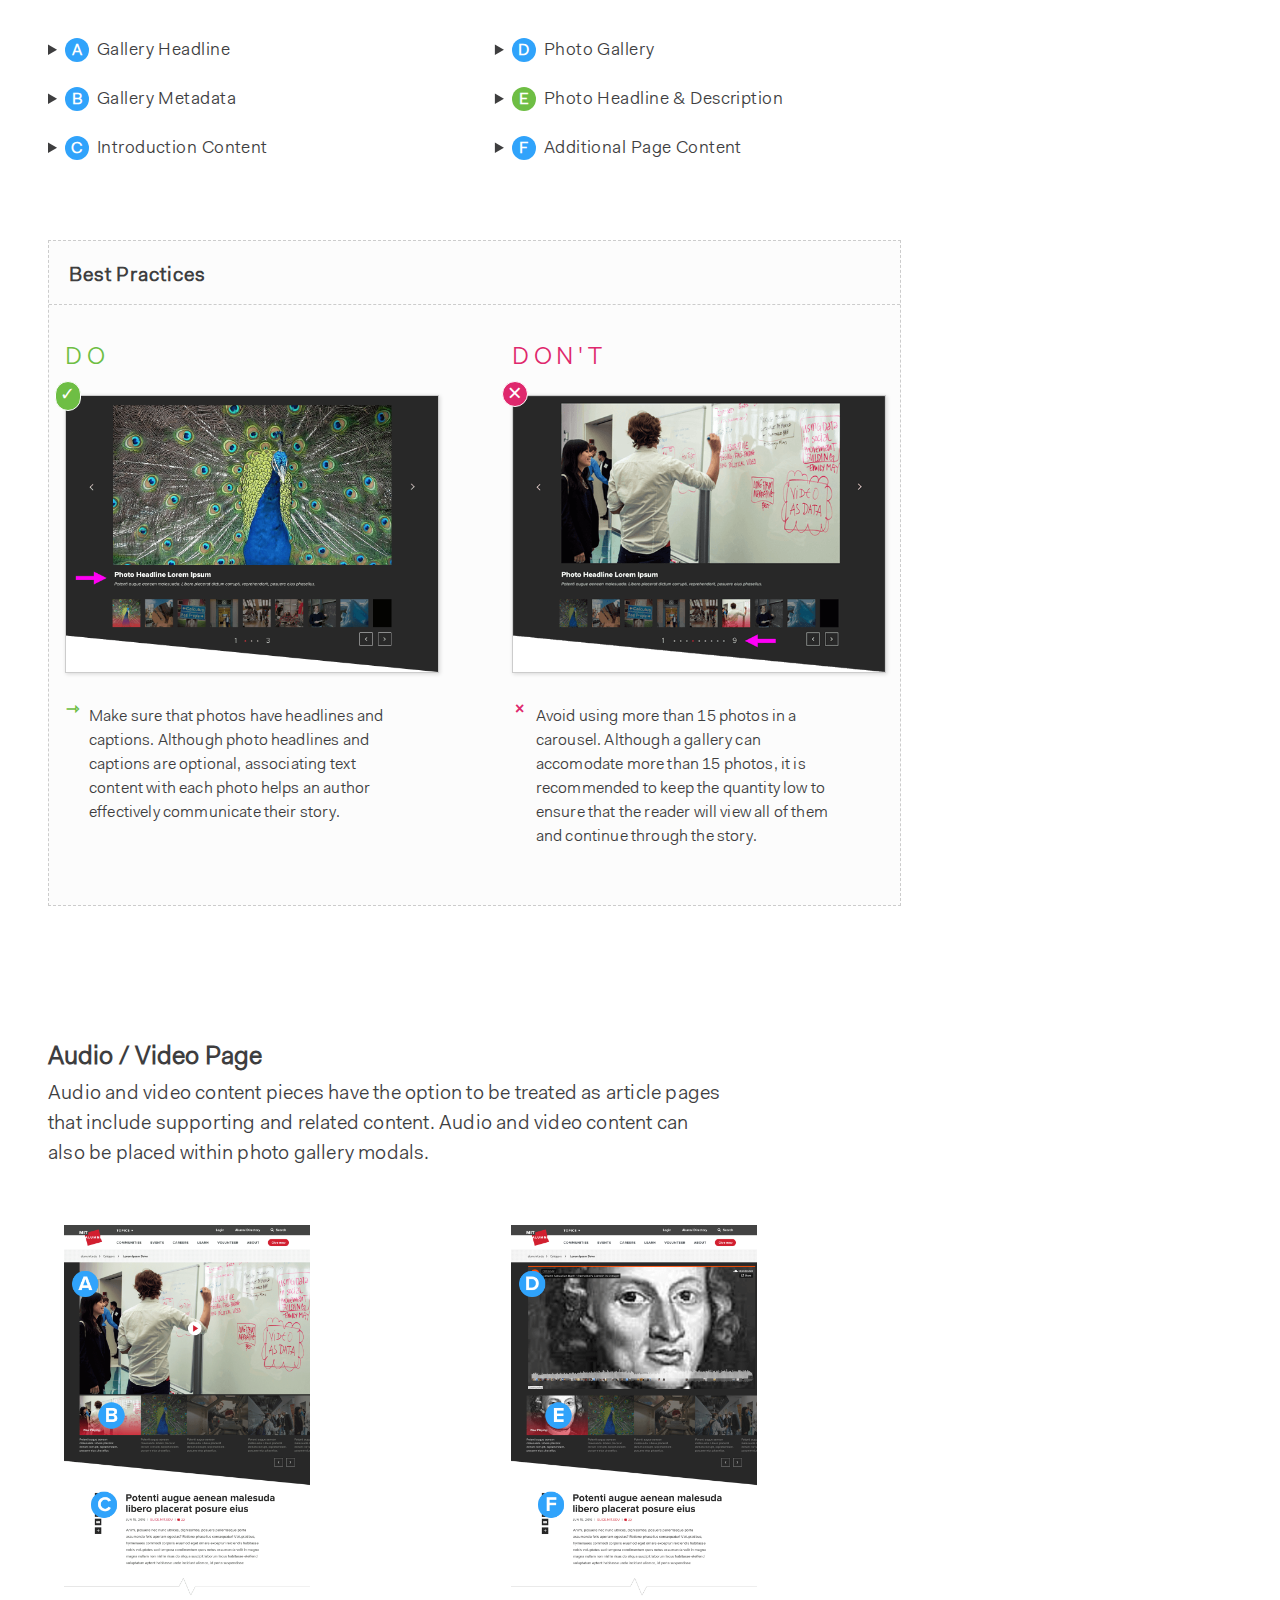
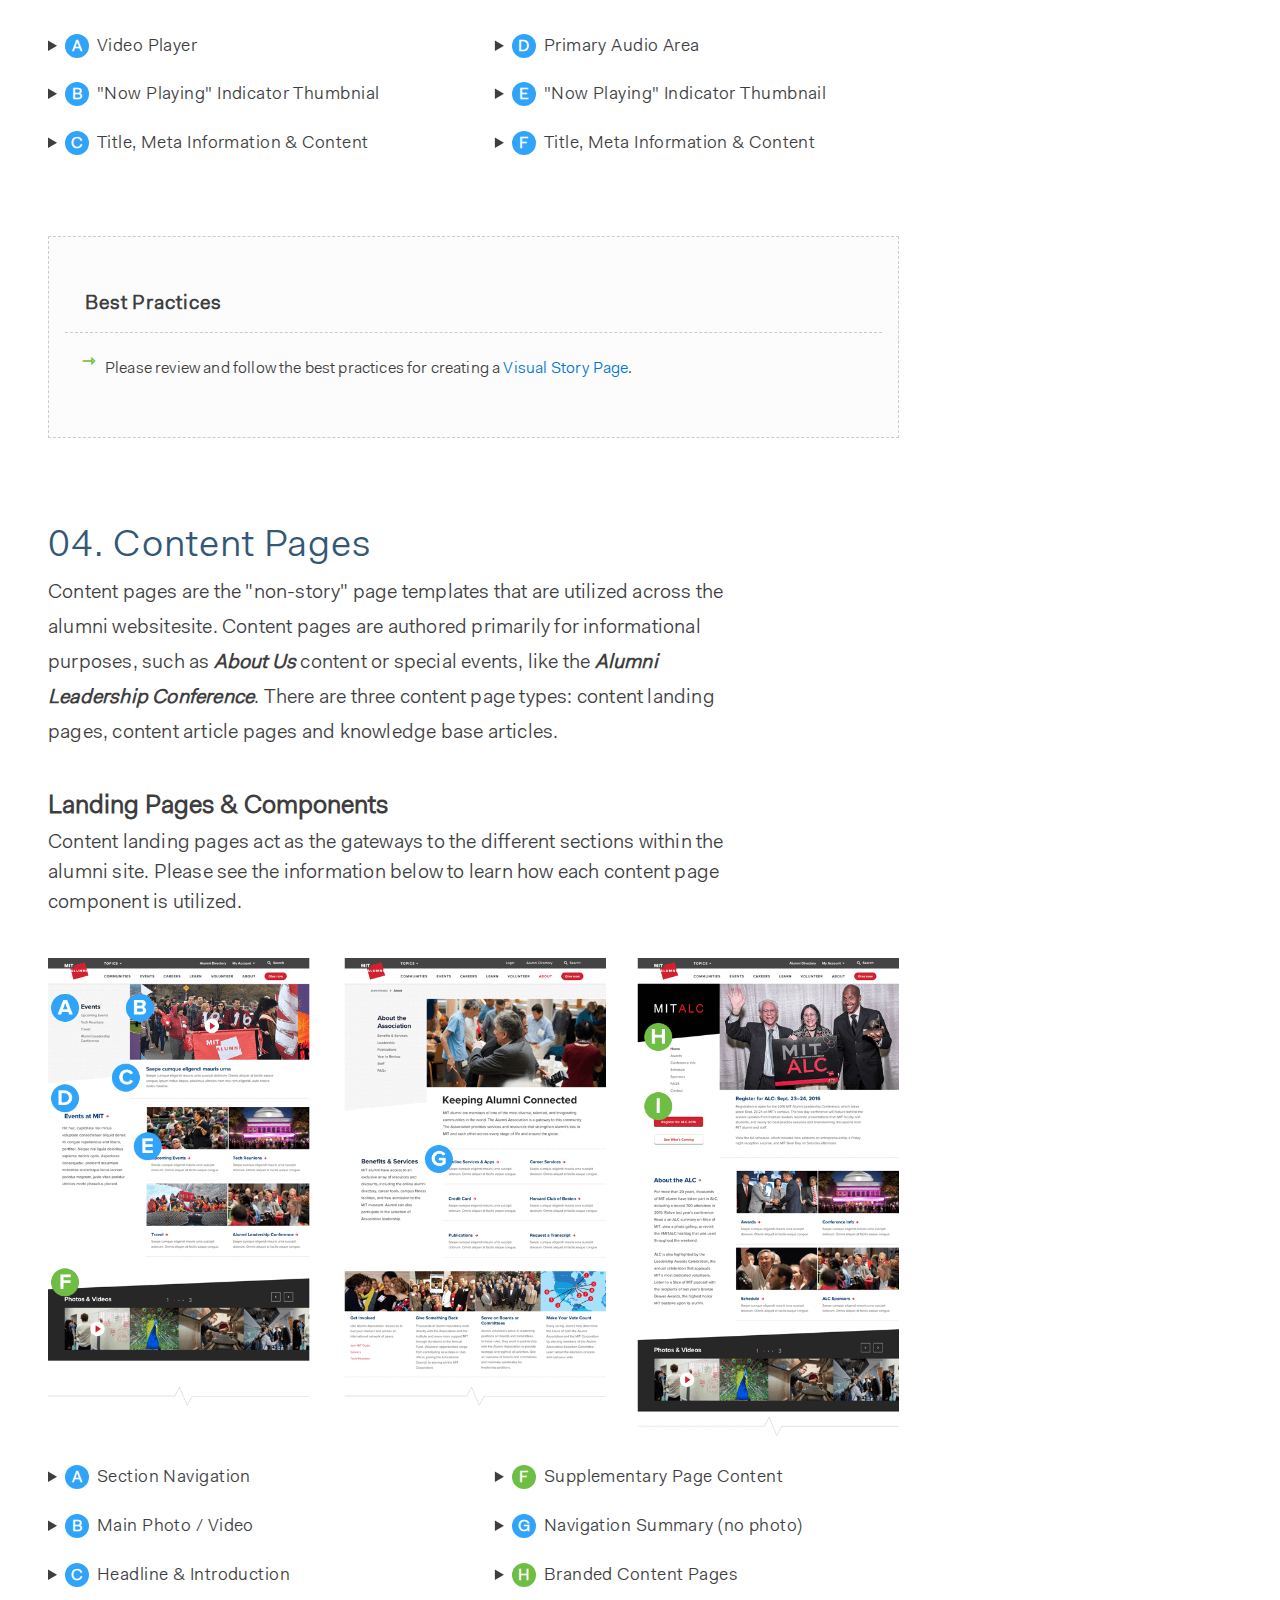
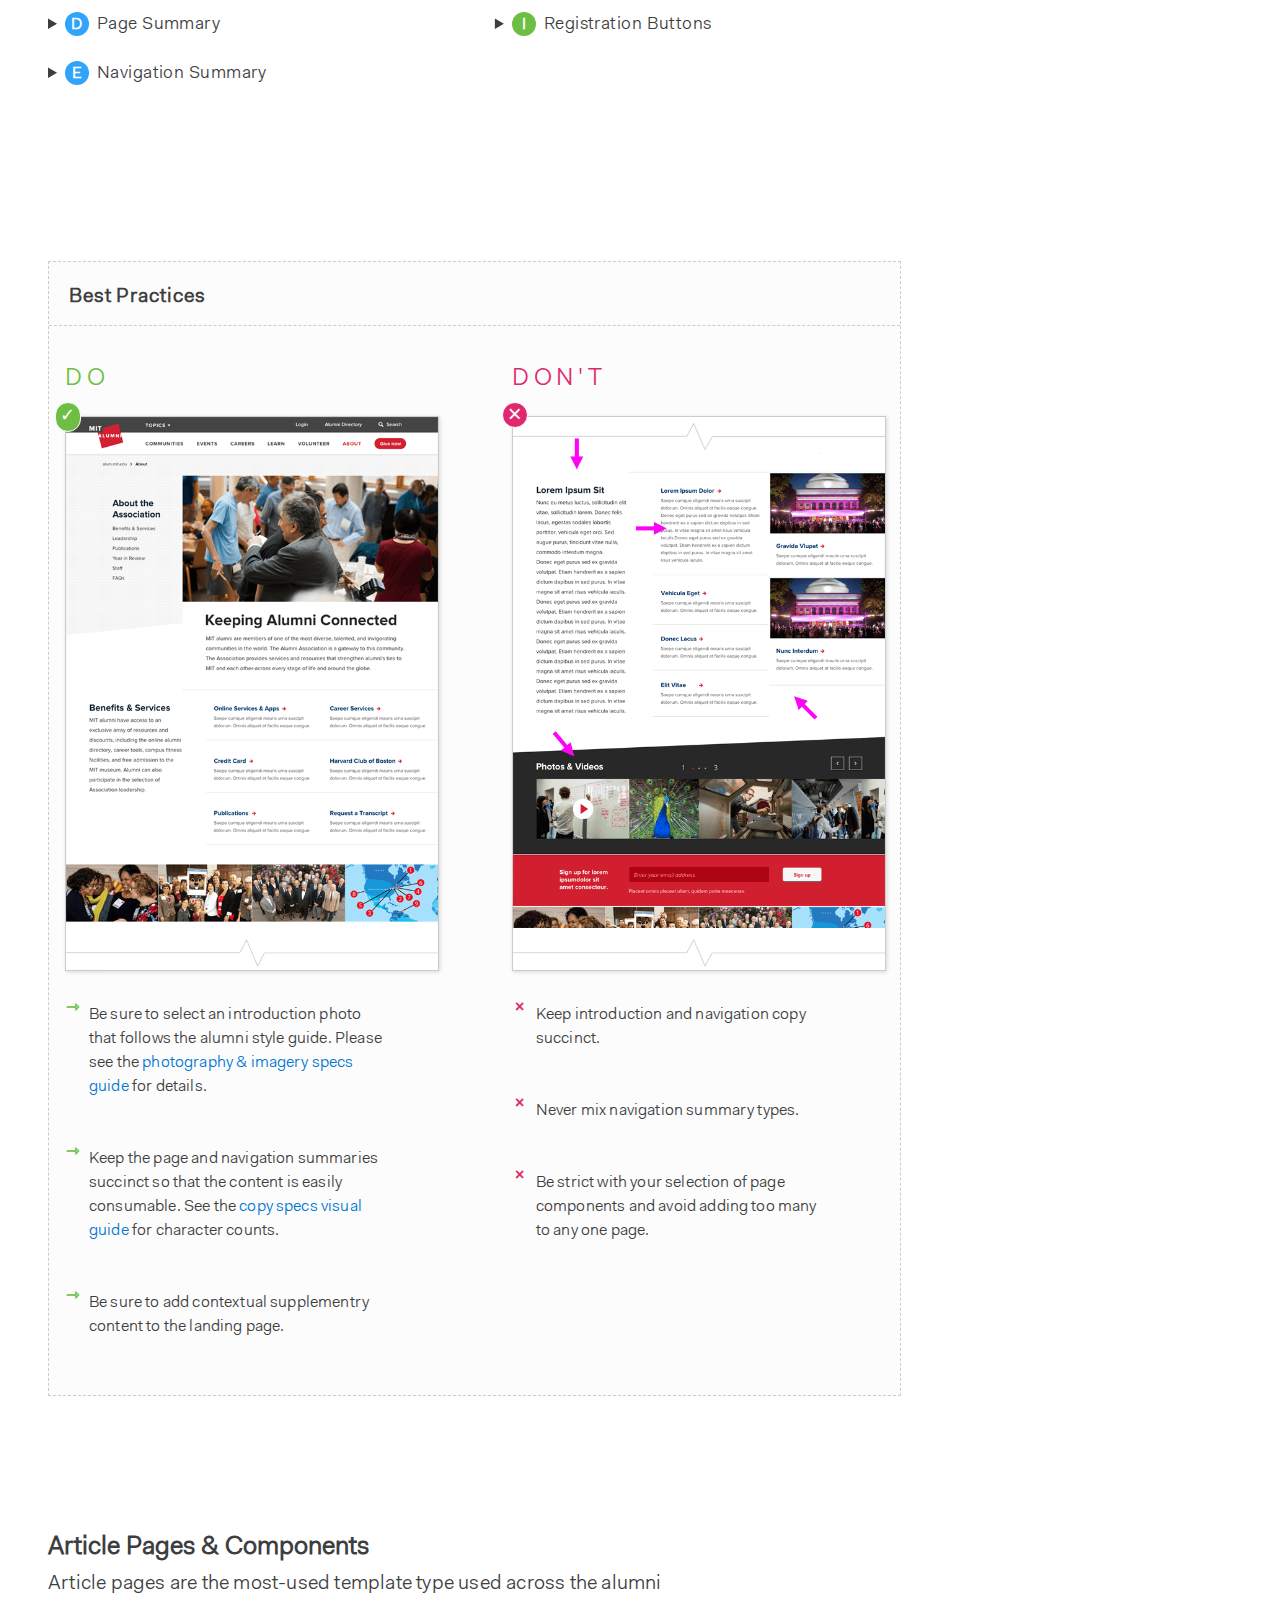
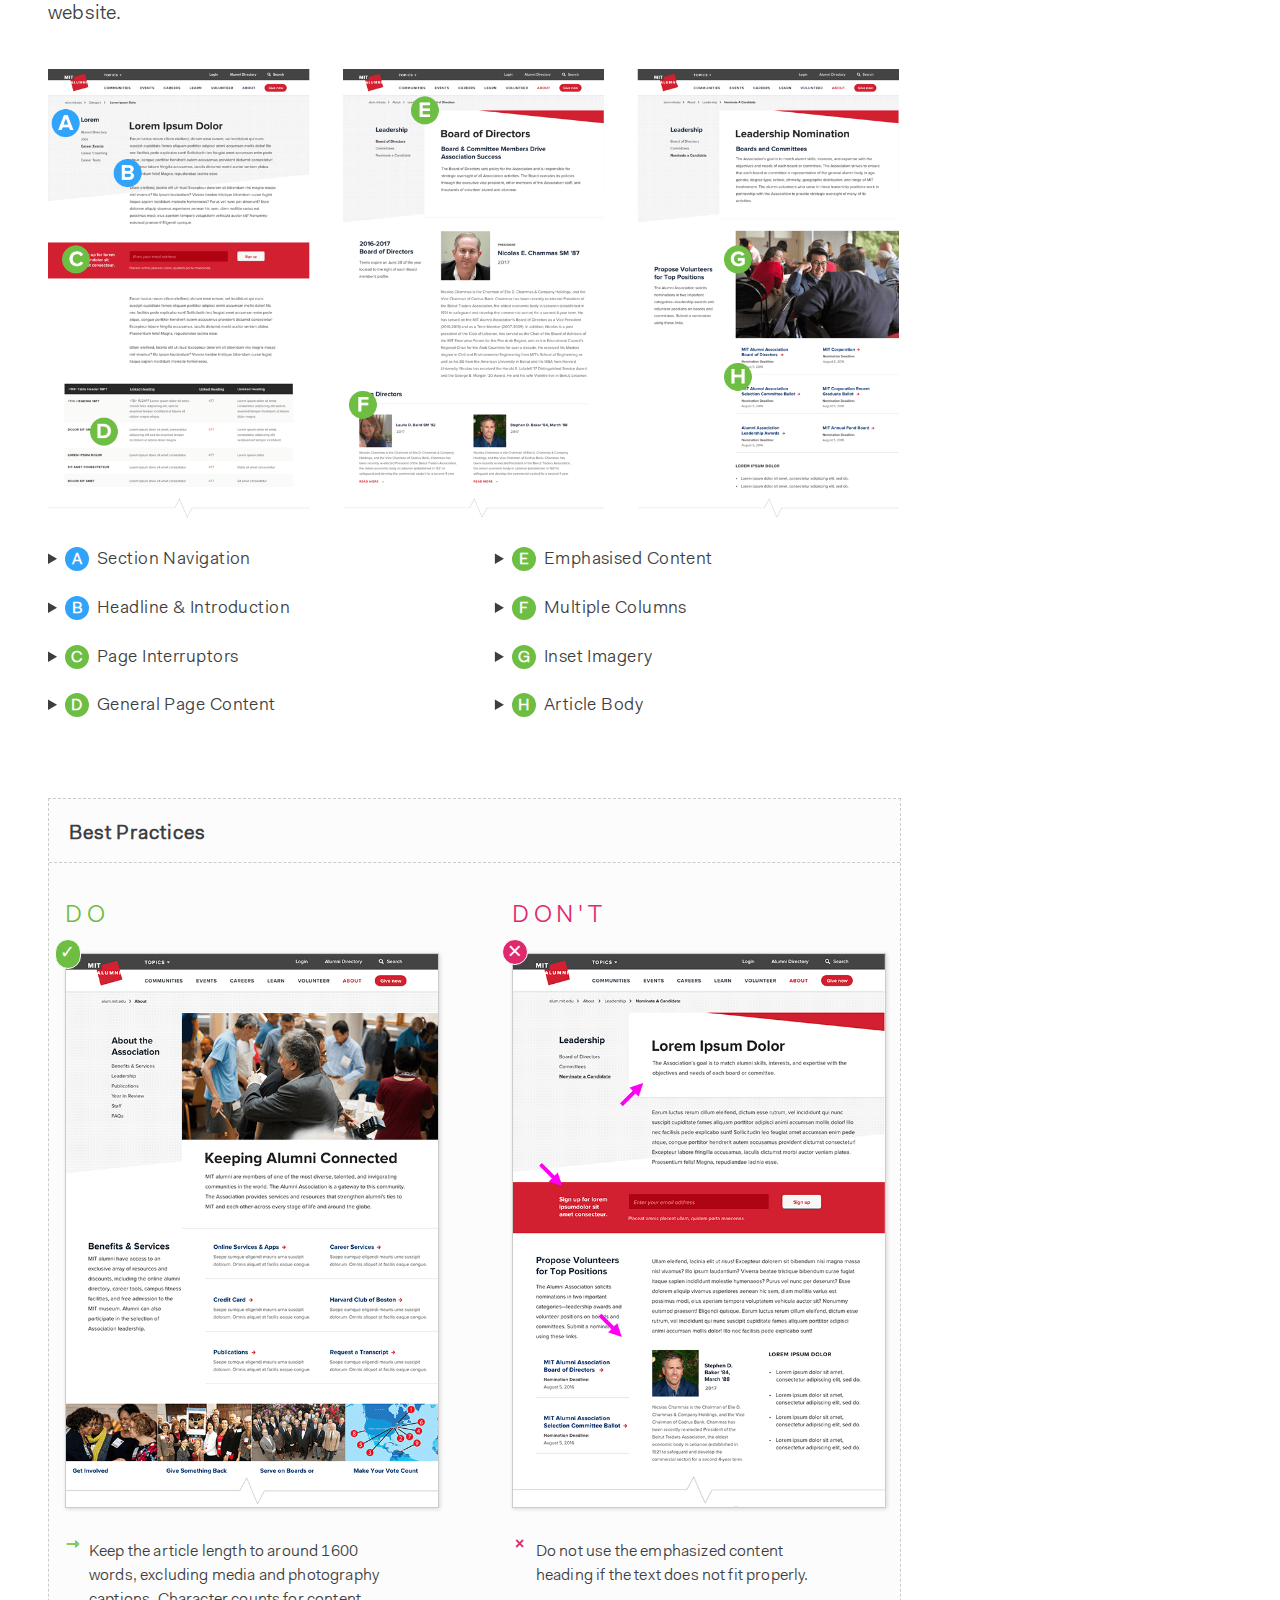
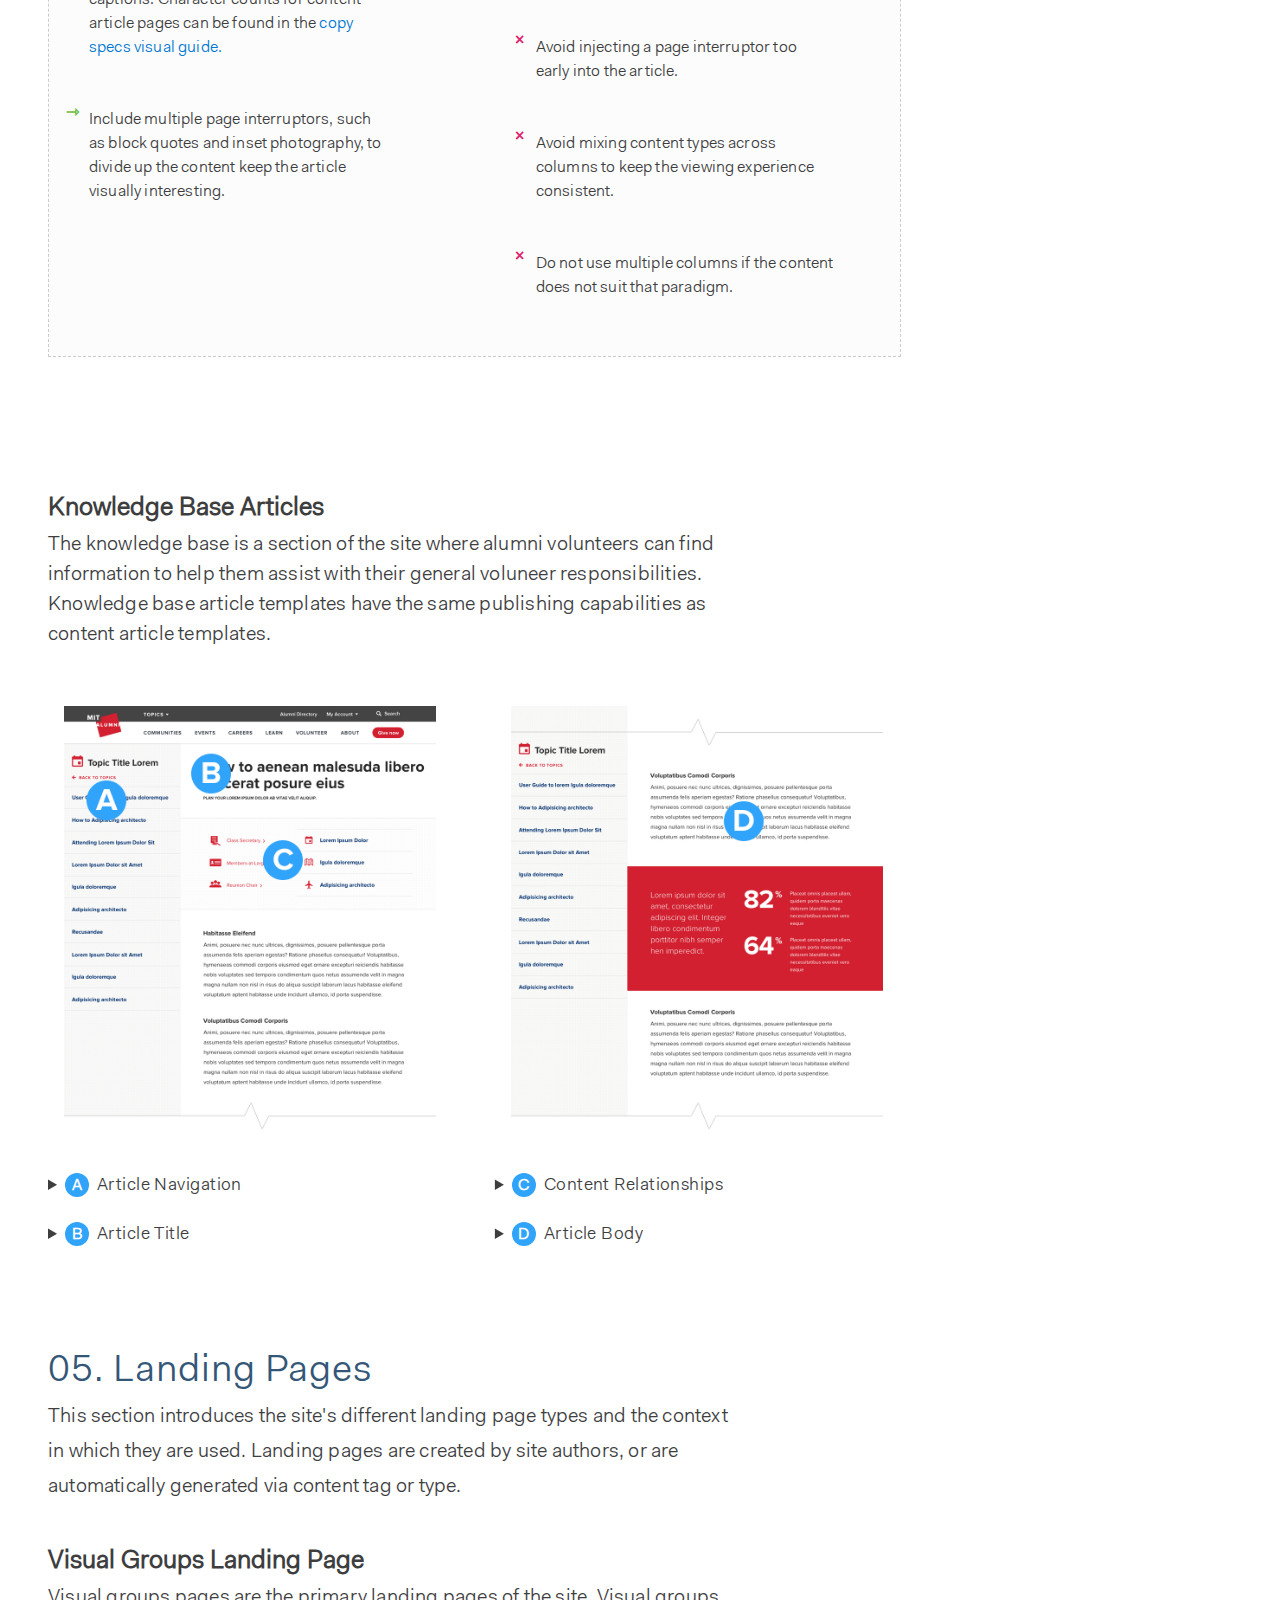
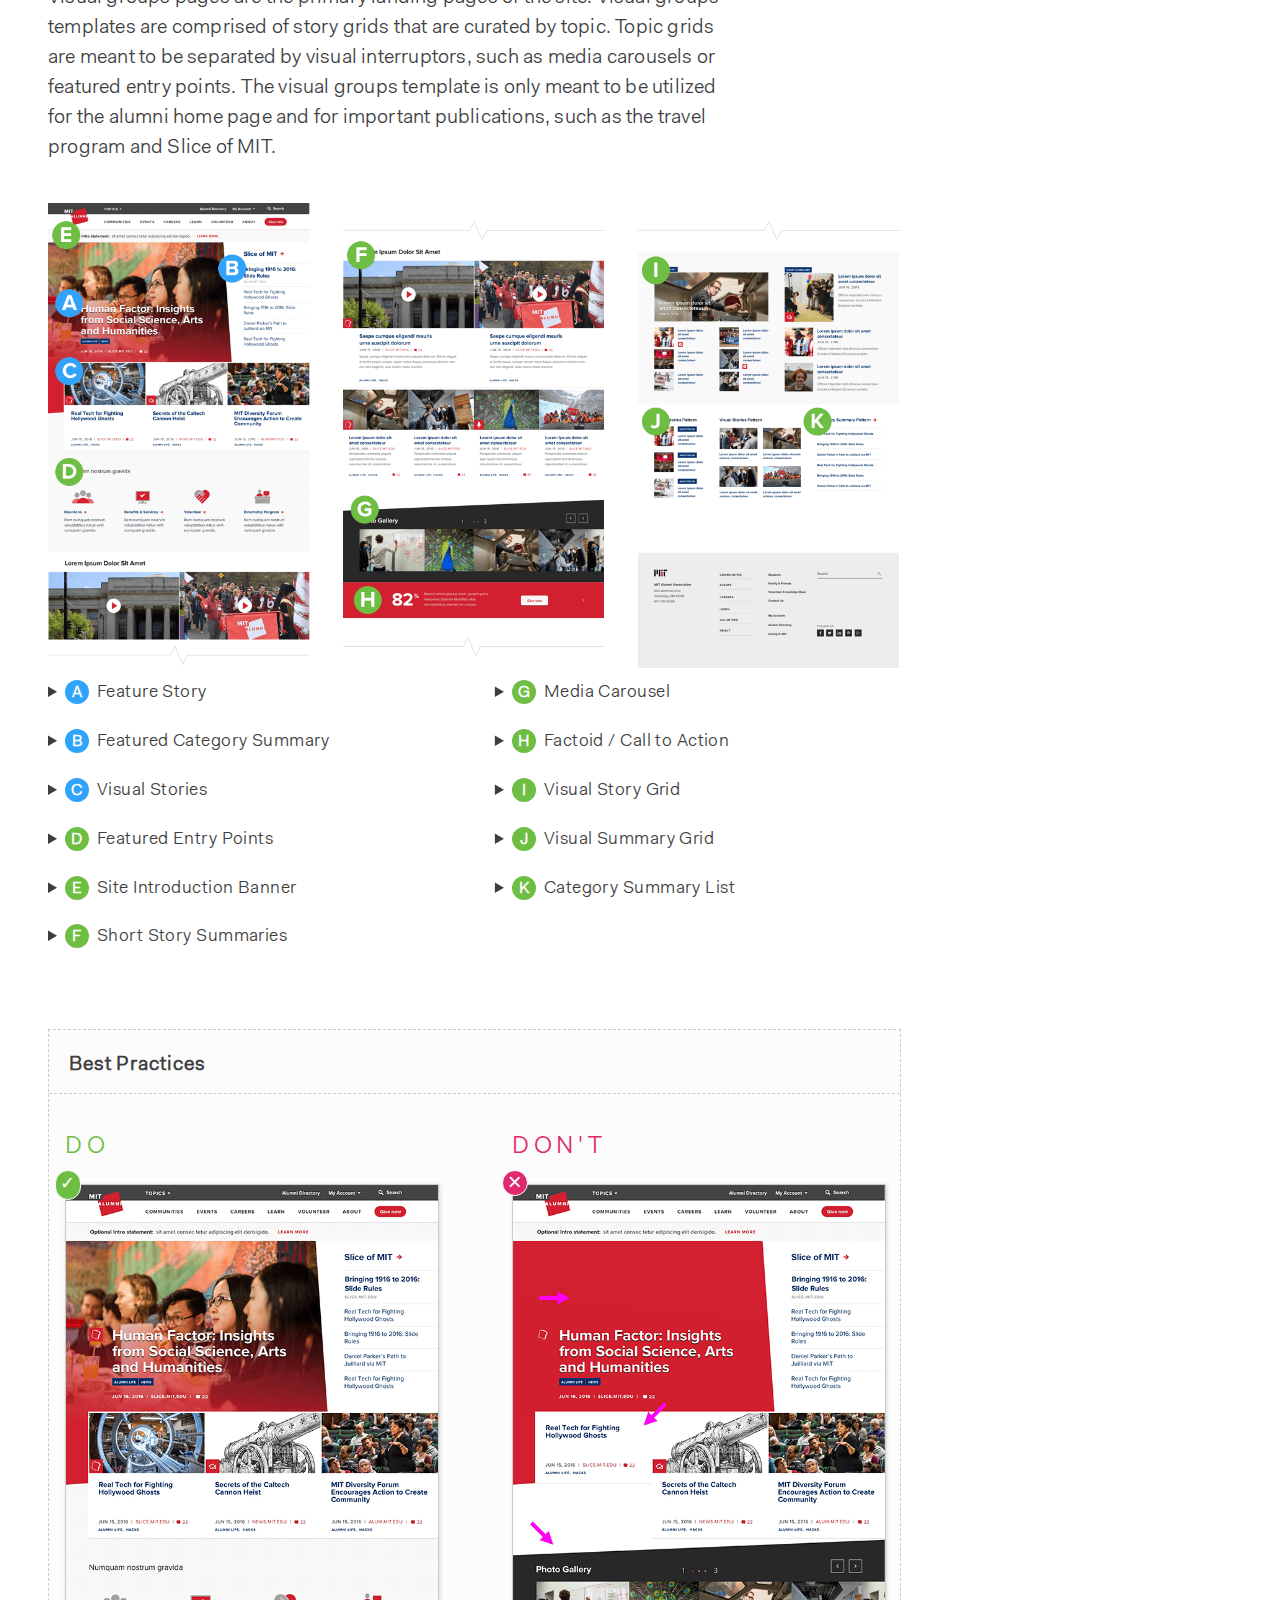
==== commit c38a9c68: "More authoring changes" ====
--- a/content-authoring.html
+++ b/content-authoring.html
@@ -46,6 +46,15 @@
 		    });
 		}
 	</script>
+	<script>
+	    $(document).ready(function(){
+
+			 $('details').click(function (event) {
+			     $('details').not(this).setAttribute("open");  
+			     });
+			 
+	    });
+	</script>
 </head>
 <body>
 	<header class="sub">
@@ -59,7 +68,7 @@
 			<h5>MIT Alumni Association Website Style Guide</h5>
 		</header>
 		<aside class="page-nav">
-			<h4><a href="index.html">MITAA Website Guidelines &amp; Documentation</a></h4>
+			<h4>Table of Contents</h4>
 			<ol class="contents">
 				<li><a href="#purpose">Purpose of this Guide</a></li>
 				<li><a href="#sections">Introduction to Sections</a></li>
@@ -83,7 +92,6 @@
 					<ol>
 						<li><a href="#visualgroups">Visual Groups Landing Page</a></li>
 						<li><a href="#categorylandingpage">Category Landing Page</a></li>
-						<li><a href="#enhancedlanding">Enhanced Category Landing Page</a></li>
 					</ol></li>
 				<li><a href="#photoguide">Photography Guidelines</a>
 					<ol><li><a href="#storyphotos">Story Photos</a></li>
@@ -93,99 +101,124 @@
 				</li>
 			</ol>
 			<section>
-				<small><span class="letter optional">&#9733;</span> <i>Optional</i></small>
-				<small><span class="letter">&#9733;</span> <i>Required</i></small>
+				<p><span class="letter optional">•</span> Optional</p>
+				<p><span class="letter">•</span> Required</p>
 			</section>
+			<h3><a href="index.html">MITAA Website Guidelines &amp; Documentation</a></h3>
+			<a href="#" class="info">++</a>
 		</aside>
 		<!--number1-->
 		<section id="purpose">
 			<h2><span>01.</span> Purpose of this Guide</h2>
-			<p>This guide was created to assist new authors of the MIT Alumni Association website in creating and currating the different types of page content within the site. These guidelines cover, in depth, the different site sections, page template types and page elements that are used.  Adherence to this guide is crucial in order to maintain the visual integrity of the Alumni Association brand and to ensure that site content is optimally authored.</p>
+			<p>This guide was created to help new authors of the MIT Alumni Association website create and curate beautiful pages and content. These guidelines cover the different template types and illustrates how elements should be used in each page. Adherence to this guide is crucial in order to maintain the visual integrity of the Alumni Association brand and to ensure that site content is authored optimally.</p>
 		</section>
 		<!--number2-->
 		<section id="sections">
 			<h2><span>02.</span> Introduction to Sections</h2>
 			<h3><a href="#stories">Story Pages</a></h3>
-			<p>This section introduces the site's different story types and the context in which they are used.  It outlines the components used to create a story, and illustrates the best practices for authors to follow. Story pages are created by site authors, or content is collected from other MIT sources.</p>
+			<p>This section introduces the Story pages, which are the most commonly authored page type on the Alumni website. It outlines components used to create a story, and illustrates the best practices. Story pages are created by site authors, or content is collected from other MIT sources.</p>
 			<h3><a href="#contentpages">Content Pages</a></h3>
-			<p>This section outlines the each content page type and the components that they are comprised of. It also illustrates best practices to follow when constructing a content page. Content pages are created by site authors as well as users of the site with specific permissions.</p>
+			<p>This section outlines the different content page types, their components, and how to best construct them. Content pages are created by site authors as well as users of the site with specific permissions.</p>
 			<h3><a href="#landingpages">Landing Pages</a></h3>
-			<p>This section outlines the different landing page types and the components that they are comprised of.  Landing pages are produced by site authors, or are automatically generated via currated topic tags.</p>
+			<p>Landing pages are produced by site authors, or are automatically generated via currated topic tags.</p>
 			<h3><a href="#photoguide">Photography Guidelines</a></h3>
-			<p>This section provides site authors photography guidance for each story or content page. It defines art direction and sites specifications for photo dimensions.</p>
+			<p>This section provides site authors photography guidance and specifications for all page types.</p>
 		</section> 
 		<section id="stories">
 			<h2><span>03.</span> Story Pages</h2>
-			<p>A story page is a type of article, like news articles that you would find on <a href="slice.mit.edu">slice.mit.edu</a>.  This section introduces the site's different story types and the context in which they are used. It outlines the components used to create a story, and illustrates the best practices for authors to follow. Story pages are created by site authors, or content is collected from other MIT sources.</p>
 			<div id="storycomponents">
 				<h3>Story Page Components</h3>
-				<p> A story is comprised of several different components, ranging from a story's photograpy and text, to is metadata and other related content pieces.  Please see the content below for information about each story component.</p>
-				<a href="images/stories/storycomponents.png" data-lightbox="Story Page Components-1" class="img-link"><img src="images/stories/storycomponents.png" alt="Story Page Components Screen Shot"></a>
+				<p> A story is comprised of several different components, ranging from a story's photograpy and text, to is metadata and other related content pieces. Please see the content below for information about each story component.</p>
+				<img src="images/stories/storycomponents.png" alt="Story Page Components Screen Shot">
 				<div class="split">
 					<ul>
 						<li>
-							<h4><span class="letter">A</span>Main Story Photo</h4>
-							<p>This is the main visual representation of a story and will be featured in any context where a story's primary photo is needed, such as in an article list. Information on how to select a photo can be found in the <a href="#photoguide">photography &amp; imagery specs guide</a>.</p>
-						</li>
-						<li>
-							<h4><span class="letter">B</span>Story Headline</h4>
-							<p>This is the primary heading of a story and will be featured in any context where a story's heading is needed, such as on a category page. Headline placements and character counts can be found in the <a href="images/copyspecs/J@2x.jpg"  data-lightbox="sbc-1">copy specs visual guide</a>.</p>
-						</li>
-						<li>
-							<h4><span class="letter">C</span>Story Metadata</h4>
-							<p>Metadata is a short set of information that describes a story's attributes.  Meta information includes a story's <em>author</em>, the source <em>url</em> of the story, its <em>media type</em>, and the <em>date</em> it was published.</p>
-						</li>
-						<li>
-							<h4><span class="letter">D</span>Topic/Category Tags</h4>
-							<p>Topic tags display the topic(s) or categorie(s) that a story is associated with and help define the context of where a story is located.  Clicking on a topic tag will generate a landing page with stories related to that topic.</p>
-						</li>
-						<li>
-							<h4><span class="letter">E</span>Story Body Content</h4>
-							<p>This is the main body content of a story, featuring paragraphs and different inset content types.  Character counts for story body content can be found in the <a href="images/copyspecs/J@2x.jpg"  data-lightbox="sbc-1">copy specs visual guide</a>.</p>
-						</li>
-						<li>
-							<h4><span class="letter optional">F</span>Media Carousel</h4>
-							<p>Media carousels allow authors to include several pieces of media into a story page. Carousels have the ability to hold photos, videos and sound files. A media carousel can be utilized as a visual interruptor when authoring a story.</p>
+							<details>
+								<summary><h4><span class="letter">A</span>Main Story Photo</h4></summary>
+								<p>This is the main visual representation of a story and will be featured in any context where a story's primary photo is needed, such as in an article list. Information on how to select a photo can be found in the <a href="#photoguide">photography &amp; imagery specs guide</a>.</p>
+							</details>
+						</li>
+						<li>
+							<details>
+								<summary><h4><span class="letter">B</span>Story Headline</h4></summary>
+								<p>This is the primary heading of a story and will be featured in any context where a story's heading is needed, such as on a category page. Headline placements and character counts can be found in the <a href="https://invis.io/GV87NKZSY#/182009564_M">copy specs visual guide</a>.</p>
+							</details>
+						</li>
+						<li>
+							<details>
+								<summary><h4><span class="letter">C</span>Story Metadata</h4></summary>
+								<p>Metadata is a short set of information that describes a story's attributes. Meta information includes a story's <em>author</em>, the source <em>url</em> of the story, its <em>media type</em>, and the <em>date</em> it was published.</p>
+							</details>
+						</li>
+						<li>
+							<details>
+								<summary><h4><span class="letter">D</span>Topic/Category Tags</h4></summary>
+								<p>Topic tags display the topic(s) or categorie(s) that a story is associated with and help define the context of where a story is located. Clicking on a topic tag will generate a landing page with stories related to that topic.</p>
+							</details>
+						</li>
+						<li>
+							<details>
+								<summary><h4><span class="letter">E</span>Story Body Content</h4></summary>
+								<p>This is the main body content of a story, featuring paragraphs and different inset content types. Character counts for story body content can be found in the <a href="https://invis.io/GV87NKZSY#/182009564_M">copy specs visual guide</a>.</p>
+							</details>
+						</li>
+						<li>
+							<details>
+								<summary><h4><span class="letter optional">F</span>Media Carousel</h4></summary>
+								<p>Media carousels allow authors to include several pieces of media into a story page. Carousels have the ability to hold photos, videos and sound files. A media carousel can be utilized as a visual interruptor when authoring a story.</p>
+							</details>
 						</li>
 						<li class="break">
-							<h4><span class="letter optional">G</span>Inset Quote</h4>
-							<p>An inset quote is a featured text fragment used to emphasise a particular sentence or message within a story. Inset quotes can be utilized as visual interruptors when authoring a story. Character counts for inset quotes can be found in the <a href="images/copyspecs/M@2x.jpg" data-lightbox="sbc-1">copy specs visual guide.</a></p>
-						</li>
-						<li>
-							<h4><span class="letter optional">H</span>Factoid</h4>
-							<p>A factoid is a highlighted portion of content that emphasizes a particular fact in a story. Factoids can be utilized as visual interruptors when authoring a story.</p>
-						</li>
-						<li>
-							<h4><span class="letter optional">I</span>Inset Image</h4>
-							<p>An inset image can be utilized as a visual interruptor when authoring a story, and are sometimes associated with a quote or factoid. Information on how to select photos can be found in the <a href="#photoguide">photography &amp; imagery specs guide</a>. Character counts for inset image captions can be found in the <a href="images/copyspecs/M@2x.jpg" data-lightbox="sbc-1">copy specs visual guide.</a>
-							</p>
-						</li>
-						<li>
-							<h4><span class="letter">J</span>Next Up Stories</h4>
-							<p>Next Up stories are automatically generated by the system.  They feature the main photo, headline, and metadata for each story.</p>
-						</li>
-						<li>
-							<h4><span class="letter">K</span>Media Flag</h4>
-							<p>Media flags denote the type of media content that is associated with a story. Each flag is automatically generated based on the media type.</p>
-						</li>
-						<li>
-							<h4><span class="letter">L</span>Related / Recommended Stories</h4>
-							<p>Related stories are generated by the system via categories and tags, or they can be directly currated by authors.</p>
+							<details>
+								<summary><h4><span class="letter optional">G</span>Inset Quote</h4></summary>
+								<p>An inset quote is a featured text fragment used to emphasise a particular sentence or message within a story. Inset quotes can be utilized as visual interruptors when authoring a story. Character counts for inset quotes can be found in the <a href="https://invis.io/GV87NKZSY#/182009564_M">copy specs visual guide.</a></p>
+							</details>
+						</li>
+						<li>
+							<details>
+								<summary><h4><span class="letter optional">H</span>Factoid</h4></summary>
+								<p>A factoid is a highlighted portion of content that emphasizes a particular fact in a story. Factoids can be utilized as visual interruptors when authoring a story.</p>
+							</details>
+						</li>
+						<li>
+							<details>
+								<summary><h4><span class="letter optional">I</span>Inset Image</h4></summary>
+								<p>An inset image can be utilized as a visual interruptor when authoring a story, and are sometimes associated with a quote or factoid. Information on how to select photos can be found in the <a href="#photoguide">photography &amp; imagery specs guide</a>. Character counts for inset image captions can be found in the <a href="https://invis.io/GV87NKZSY#/182009564_M">copy specs visual guide.</a>
+								</p>
+							</details>
+						</li>
+						<li>
+							<details>
+								<summary><h4><span class="letter">J</span>Next Up Stories</h4></summary>
+								<p>Next Up stories are automatically generated by the system. They feature the main photo, headline, and metadata for each story.</p>
+							</details>
+						</li>
+						<li>
+							<details>
+								<summary><h4><span class="letter">K</span>Media Flag</h4></summary>
+								<p>Media flags denote the type of media content that is associated with a story. Each flag is automatically generated based on the media type.</p>
+							</details>
+						</li>
+						<li>
+							<details>
+								<summary><h4><span class="letter">L</span>Related / Recommended Stories</h4></summary>
+								<p>Related stories are generated by the system via categories and tags, or they can be directly currated by authors.</p>
+							</details>
 						</li>
 					</ul>
 				</div>
 			</div>
 			<div id="featuredstory">
 				<h3>Featured Story</h3>
-				<p>Featured stories are the most robust of all story template types.  Featured stories are meant to be rich reading experiences and should include multiple inset elements, such as carousels, embedded media, factoids and quotes. Feature story templates should be used for important articles and to highlight the profiles of influential people.  Some best practices for featured stories are listed below.</p>
+				<p>Featured stories are the most robust of all story template types. Featured stories are meant to be rich reading experiences and should include multiple inset elements: carousels, embedded media, factoids and quotes. Feature story templates should be used for important articles or to highlight the profiles of influential people.</p>
 				<div class="split shaded">
-					<h6>Featured Story Best Practices</h6>
+					<h6>Best Practices</h6>
 					<div class="left do">
 						<h5>Do</h5>
 						<a href="images/stories/feat_do_full.png" data-lightbox="Featured Storydos-1" class="img-link"><img src="images/stories/feat_do_thumb.png" alt="Featured Story Do's Screen Shot" class=""></a>
 						<ul>
 							<li><p>Include multiple page interruptors, such as block quotes and inset photography, to divide up the content keep the story visually interesting.</p></li>
-							<li><p>Keep the story length to around 1600 words, excluding media and photography captions.  Character counts for feature story elements can be found in the <a href="images/copyspecs/M@2x.jpg" data-lightbox="sbc-1">copy specs visual guide.</a></p></li>
+							<li><p>Keep the story length to around 1600 words, excluding media and photography captions. Character counts for feature story elements can be found in the <a href="https://invis.io/GV87NKZSY#/182009564_M">copy specs visual guide.</a></p></li>
 						</ul>
 					</div>
 					<div class="right dont break">
@@ -201,67 +234,82 @@
 			</div>
 	<div id="visualstory">
 		<h3>Visual Story</h3>
-		<p>Visual stories are used as a general purpose article template, and should be utilized for the majority of the articles published on the site.  Visual stories have many of the same attributes as featured stories, but do not contain as much content.  Visual stories use a minimum number of inset story components in order to keep the content succinct.</p>
+		<p>Visual stories are used as a general purpose article template, and should be utilized for the majority of the articles published on the site. Visual stories have many of the same attributes as featured stories, but do not contain as much content. Visual stories use a minimum number of inset story components in order to keep the content succinct.</p>
 		<div class="split">
 			<div class="left">
-				<a href="images/stories/visual_components_a.png" data-lightbox="Visual Story-1" class="img-link"><img src="images/stories/visual_components_a.png" alt="Visual Story Screen Shot" class="two-thirds"></a>
+				<img src="images/stories/visual_components_a.png" alt="Visual Story Screen Shot" class="two-thirds">
 			</div>
 			<div class="right">
-				<a href="images/stories/visual_components_b.png" data-lightbox="Visual Story-1-1" class="img-link"><img src="images/stories/visual_components_b.png" alt="Visual Story Screen Shot" class="two-thirds"></a>
+				<img src="images/stories/visual_components_b.png" alt="Visual Story Screen Shot" class="two-thirds">
 			</div>
 		</div>
 		<div class="split">
 			<ul>
 				<li>
-					<h4><span class="letter">A</span>Main Story Photo</h4>
-					<p>This is the main visual representation of a story and will be featured in any context where a story's primary photo is needed, such as in an article list. Information on how to select a photo can be found in the <a href="#photoguide">photography &amp; imagery specs guide</a>.</p>
-				</li>
-				<li>
-					<h4><span class="letter">B</span>Story Headline</h4>
-					<p>This is the primary heading of a story and will be featured in any context where a story's heading is needed, such as on a category page. Headline placements and character counts can be found in the <a href="https://projects.invisionapp.com/share/GV87NKZSY#/screens/182007013" target="_blank">copy specs visual guide</a>.</p>
-				</li>
-				<li>
-					<h4><span class="letter">C</span>Story Metadata</h4>
-					<p>Metadata is a short set of information that describes a story's attributes.  Meta information includes a story's <em>author</em>, the source <em>url</em> of the story, its <em>media type</em>, and the <em>date</em> it was published.</p>
-				</li>
-				<li>
-					<h4><span class="letter">D</span>Topic/Category Tags</h4>
-					<p>Topic tags display the topic(s) or categorie(s) that a story is associated with and help define the context of where a story is located.  Clicking on a topic tag will generate a landing page with stories related to that topic.</p>
+					<details>
+						<summary><h4><span class="letter">A</span>Main Story Photo</h4></summary>
+						<p>This is the main visual representation of a story and will be featured in any context where a story's primary photo is needed, such as in an article list. Information on how to select a photo can be found in the <a href="#photoguide">photography &amp; imagery specs guide</a>.</p>
+					</details>
+				</li>
+				<li>
+					<details>
+						<summary><h4><span class="letter">B</span>Story Headline</h4></summary>
+						<p>This is the primary heading of a story and will be featured in any context where a story's heading is needed, such as on a category page. Headline placements and character counts can be found in the <a href="https://invis.io/GV87NKZSY#/182007013_J">copy specs visual guide</a>.</p>
+					</details>
+				</li>
+				<li>
+					<details>
+						<summary><h4><span class="letter">C</span>Story Metadata</h4></summary>
+						<p>Metadata is a short set of information that describes a story's attributes. Meta information includes a story's <em>author</em>, the source <em>url</em> of the story, its <em>media type</em>, and the <em>date</em> it was published.</p>
+					</details>
+				</li>
+				<li>
+					<details>
+						<summary><h4><span class="letter">D</span>Topic/Category Tags</h4></summary>
+						<p>Topic tags display the topic(s) or categorie(s) that a story is associated with and help define the context of where a story is located. Clicking on a topic tag will generate a landing page with stories related to that topic.</p>
+					</details>
 				</li>
 				<li class="break">
-					<h4><span class="letter">E</span>Story Body Content</h4>
-					<p>This is the main body content of a story, featuring paragraphs and different inset content types.  Character counts for story body content can be found in the <a href="https://projects.invisionapp.com/share/GV87NKZSY#/screens/182009564" target="_blank">copy specs visual guide</a>.</p>
-				</li>
-				<li>
-					<h4><span class="letter optional">F</span>Inset Quote</h4>
-					<p>An inset quote is a featured text fragment used to emphasise a particular sentence or message within a story. Inset quotes can be utilized as visual interruptors when authoring a story. Character counts for inset quotes can be found in the <a href="https://projects.invisionapp.com/share/GV87NKZSY#/screens/182007013" target="_blank">copy specs visual guide.</a></p>
-				</li>
-				<li>
-					<h4><span class="letter">G</span>Next Up Stories</h4>
-					<p>Next Up stories are automatically generated by the system.  They feature the main photo, headline, and metadata for each story.</p>
-				</li>
-				<li>
-					<h4><span class="letter">H</span>Related / Recommended Stories</h4>
-					<p>Related stories are generated by the system via categories and tags, or they can be directly currated by authors.</p>
+					<details>
+						<summary><h4><span class="letter">E</span>Story Body Content</h4></summary>
+						<p>This is the main body content of a story, featuring paragraphs and different inset content types. Character counts for story body content can be found in the <a href="https://invis.io/GV87NKZSY#/182007013_J">copy specs visual guide</a>.</p>
+					</details>
+				</li>
+				<li>
+					<details>
+						<summary><h4><span class="letter optional">F</span>Inset Quote</h4></summary>
+						<p>An inset quote is a featured text fragment used to emphasise a particular sentence or message within a story. Inset quotes can be utilized as visual interruptors when authoring a story. Character counts for inset quotes can be found in the <a href="https://invis.io/GV87NKZSY#/182007013_J">copy specs visual guide.</a></p>
+					</details>
+				</li>
+				<li>
+					<details>
+						<summary><h4><span class="letter">G</span>Next Up Stories</h4></summary>
+						<p>Next Up stories are automatically generated by the system. They feature the main photo, headline, and metadata for each story.</p>
+					</details>
+				</li>
+				<li>
+					<details>
+						<summary><h4><span class="letter">H</span>Related / Recommended Stories</h4></summary>
+						<p>Related stories are generated by the system via categories and tags, or they can be directly currated by authors.</p>
+					</details>
 				</li>
 				
 			</ul>
 		</div>
 		<div class="split shaded" id="visualstorydosdonts">
-			<h6>Visual Story Best Practices</h6>
+			<h6>Best Practices</h6>
 			<div class="left do">
 				<h5>Do</h5>
 				<a href="images/stories/visualstorydo.png" data-lightbox="Visual Storydos-1" class="img-link"><img src="images/stories/visualstorydothumb.png" alt="Visual Story Do's Screen Shot" class=""></a>
 				<ul>
 					<li><p>Use a maximum of 2 page interruptors so that the story remains short.</p></li>
-					<li><p>Keep the story length to around 1600 words, excluding media and photography captions.  Character counts for feature story elements can be found in the <a href="https://projects.invisionapp.com/share/GV87NKZSY#/screens/182009564" target="_blank">copy specs visual guide.</a></p></li>
+					<li><p>Keep the story length to around 1600 words, excluding media and photography captions. Character counts for feature story elements can be found in the <a href="https://invis.io/GV87NKZSY#/182007013_J">copy specs visual guide.</a></p></li>
 				</ul>
 			</div>
 			<div class="right dont break">
 				<h5>Don't</h5>
 				<a href="images/stories/visualstorydontsthumb.png" data-lightbox="Visual Storydos-1" class="img-link"><img src="images/stories/visualstorydontsthumb.png" alt="Visual Story Do's Screen Shot" class=""></a>
 				<ul>
-					<li><p>Avoid using too many page interruptors, as it will make story difficult to follow.</p></l>
 					<li><p>Do not use multiple instances of the same type of interruptor in succession.</p></li>
 					<li><p>Don't place page interruptors too closely together to avoid making the page feel crowded.</p></li>
 				</ul>
@@ -270,46 +318,58 @@
 	</div>
 	<div id="gallery">
 		<h3>Gallery Slideshow</h3>
-		<p>Galleries are used to showcase sections of a story that are primarily photo-driven.  Galleries can exist as their own page that includes supporting content, or a gallery can be placed in a modal overlay that is linked from other content.</p>		
+		<p>Galleries are used to showcase photo-driven stories. Galleries can exist as their own page or can be placed in a modal overlay if the gallery is linked to within a page.</p>		
 		<div class="split">
-			<div class="left"><a href="images/stories/galllerycomponents.png" data-lightbox="Gallery Slideshowdos-1" class="img-link"><img src="images/stories/galllerycomponents.png" alt="Gallery Slideshow Screen Shot" class="two-thirds"></a></div>
-			<div class="right"><a href="images/stories/galllerymodal.png" data-lightbox="Gallery Slideshowdos-1" class="img-link"><img src="images/stories/galllerymodal.png" alt="Gallery Slideshow Screen Shot" class="two-thirds"></a></div>
+			<div class="left"><img src="images/stories/galllerycomponents.png" alt="Gallery Slideshow Screen Shot" class="two-thirds"></div>
+			<div class="right"><img src="images/stories/galllerymodal.png" alt="Gallery Slideshow Screen Shot" class="two-thirds"></div>
 		</div>
 		<div class="split">
 			<ul>
 				<li>
-					<h4><span class="letter">A</span>Gallery Headline</h4>
-					<p>This is the primary heading of a gallery page, and is featured in any context where it is referenced, such as on a search results page. Headline placements and character counts can be found in the <a href="https://projects.invisionapp.com/share/GV87NKZSY#/screens/182007678" target="_blank">copy specs visual guide</a>.</p>
-				</li>
-				<li>
-					<h4><span class="letter">B</span>Gallery Metadata</h4>
-					<p>Metadata is a short set of information that describes a gallery page's attributes.  Meta information includes a gallery's <em>author</em>, its <em>source url</em>, and the <em>date</em> it was published.</p>
-				</li>
-				<li>
-					<h4><span class="letter">C</span>Introduction Content</h4>
-					<p>This is the primary paragraph of a gallery page that introduces the content below. Character counts for introduction content can be found in the <a href="https://projects.invisionapp.com/share/GV87NKZSY#/screens/182007678" target="_blank">copy specs visual guide</a>.</p>
+					<details>
+						<summary><h4><span class="letter">A</span>Gallery Headline</h4></summary>
+						<p>This is the primary heading of a gallery page, and is featured in any context where it is referenced, such as on a search results page. Headline placements and character counts can be found in the <a href="https://projects.invisionapp.com/share/GV87NKZSY#/screens/182007678">copy specs visual guide</a>.</p>
+					</details>
+				</li>
+				<li>
+					<details>
+						<summary><h4><span class="letter">B</span>Gallery Metadata</h4></summary>
+						<p>Metadata is a short set of information that describes a gallery page's attributes. Meta information includes a gallery's <em>author</em>, its <em>source url</em>, and the <em>date</em> it was published.</p>
+					</details>
+				</li>
+				<li>
+					<details>
+						<summary><h4><span class="letter">C</span>Introduction Content</h4></summary>
+						<p>This is the primary paragraph of a gallery page that introduces the content below. Character counts for introduction content can be found in the <a href="https://projects.invisionapp.com/share/GV87NKZSY#/screens/182007678">copy specs visual guide</a>.</p>
+					</details>
 				</li>
 				<li class="break">
-					<h4><span class="letter">D</span>Photo Gallery</h4>
-					<p>Photo gallery carousels may hold any number of photos, but it is recommended that a maximum of 15 photographs be used in any given set.  Information on how to select photos can be found in the <a href="#photoguide">photography &amp; imagery specs guide</a>.</p>
-				</li>
-				<li>
-					<h4><span class="letter optional">E</span>Photo Headline &amp; Description</h4>
-					<p>While not required, photo headlines and descriptions help build context around a story. Character counts for photo headlines and descriptions can be found in the <a href="https://projects.invisionapp.com/share/GV87NKZSY#/screens/182009564" target="_blank">copy specs visual guide.</a></p>
-				</li>
-				<li>
-					<h4><span class="letter">F</span>Additional Page Content</h4>
-					<p>This is the supporting content for the gallery page. Character counts for paragraph content can be found in the <a href="https://projects.invisionapp.com/share/GV87NKZSY#/screens/182009564" target="_blank">copy specs visual guide.</a></p>
+					<details>
+						<summary><h4><span class="letter">D</span>Photo Gallery</h4></summary>
+						<p>Photo gallery carousels may hold any number of photos, but it is recommended that a maximum of 15 photographs be used in any given set. Information on how to select photos can be found in the <a href="#photoguide">photography &amp; imagery specs guide</a>.</p>
+					</details>
+				</li>
+				<li>
+					<details>
+						<summary><h4><span class="letter optional">E</span>Photo Headline &amp; Description</h4></summary>
+						<p>While not required, photo headlines and descriptions help build context around a story. Character counts for photo headlines and descriptions can be found in the <a href="https://projects.invisionapp.com/share/GV87NKZSY#/screens/182009564">copy specs visual guide.</a></p>
+					</details>
+				</li>
+				<li>
+					<details>
+						<summary><h4><span class="letter">F</span>Additional Page Content</h4></summary>
+						<p>This is the supporting content for the gallery page. Character counts for paragraph content can be found in the <a href="https://projects.invisionapp.com/share/GV87NKZSY#/screens/182009564">copy specs visual guide.</a></p>
+					</details>
 				</li>
 			</ul>
 		</div>
 		<div class="split shaded">
-			<h6>Gallery Slideshow Best Practices</h6>
+			<h6>Best Practices</h6>
 			<div class="left do">
 				<h5>Do</h5>
 				<a href="images/stories/gallerydo.png" data-lightbox="Gallery Slideshowdos-1" class="img-link"><img src="images/stories/gallerydo.png" alt="Gallery Slideshow Do's Screen Shot" class=""></a>
 				<ul>
-					<li><p>Make sure that photos have headlines and captions.  Although photo headlines and captions are optional, associating text content with each photo helps an author effectively communicate their story. </p></li>
+					<li><p>Make sure that photos have headlines and captions. Although photo headlines and captions are optional, associating text content with each photo helps an author effectively communicate their story. </p></li>
 				</ul>
 			</div>
 			<div class="right dont break">
@@ -325,39 +385,51 @@
 		<h3>Audio / Video Page</h3>
 		<p>Audio and video content pieces have the option to be treated as article pages that include supporting and related content. Audio and video content can also be placed within photo gallery modals.</p>
 		<div class="split">
-			<div class="left"><a href="images/stories/video.png" data-lightbox="Audio / Video Pagedos-1" class="img-link"><img src="images/stories/video.png" alt="Audio / Video Page Screen Shot" class="two-thirds"></a></div>
-			<div class="right"><a href="images/stories/audio.png" data-lightbox="Audio / Video Page1-dos-1" class="img-link"><img src="images/stories/audio.png" alt="Audio / Video Page Screen Shot" class="two-thirds"></a></div>
+			<div class="left"><img src="images/stories/video.png" alt="Audio / Video Page Screen Shot" class="two-thirds"></div>
+			<div class="right"><img src="images/stories/audio.png" alt="Audio / Video Page Screen Shot" class="two-thirds"></div>
 		</div>
 		<div class="split">
 			<ul>
 				<li>
-					<h4><span class="letter">A</span>Video Player</h4>
-					<p>This is the primary video display area.</p>
-				</li>
-				<li>
-					<h4><span class="letter">B</span>"Now Playing" Indicator Thumbnial</h4>
-					<p>This indicator highlights the video that is currently playing. Short descriptions of each video appear beneath each thumbnail.</p>
-				</li>
-				<li>
-					<h4><span class="letter">C</span>Title, Meta Information &amp; Content</h4>
-					<p>This is where the title, meta information and text content of the video are located.</p>
+					<details>
+						<summary><h4><span class="letter">A</span>Video Player</h4></summary>
+						<p>This is the primary video display area.</p>
+					</details>
+				</li>
+				<li>
+					<details>
+						<summary><h4><span class="letter">B</span>"Now Playing" Indicator Thumbnial</h4></summary>
+						<p>This indicator highlights the video that is currently playing. Short descriptions of each video appear beneath each thumbnail.</p>
+					</details>
+				</li>
+				<li>
+					<details>
+						<summary><h4><span class="letter">C</span>Title, Meta Information &amp; Content</h4></summary>
+						<p>This is where the title, meta information and text content of the video are located.</p>
+					</details>
 				</li>
 				<li class="break">
-					<h4><span class="letter">D</span>Primary Audio Area</h4>
-					<p>This is the area where an audio file is embedded.</p>
-				</li>
-				<li>
-					<h4><span class="letter">E</span>"Now Playing" Indicator Thumbnail</h4>
-					<p>This indicator highlights the audio clip that is currently playing. Short descriptions of each audio clip appear beneath each thumbnail.</p>
-				</li>
-				<li>
-					<h4><span class="letter">F</span>Title, Meta Information &amp; Content</h4>
-					<p>This is where the title, meta information and text content of the audio clip are located.</p>
+					<details>
+						<summary><h4><span class="letter">D</span>Primary Audio Area</h4></summary>
+						<p>This is the area where an audio file is embedded.</p>
+					</details>
+				</li>
+				<li>
+					<details>
+						<summary><h4><span class="letter">E</span>"Now Playing" Indicator Thumbnail</h4></summary>
+						<p>This indicator highlights the audio clip that is currently playing. Short descriptions of each audio clip appear beneath each thumbnail.</p>
+					</details>
+				</li>
+				<li>
+					<details>
+						<summary><h4><span class="letter">F</span>Title, Meta Information &amp; Content</h4></summary>
+						<p>This is where the title, meta information and text content of the audio clip are located.</p>
+					</details>
 				</li>
 			</ul>
 		</div>
 		<div class="shaded">
-			<h6>Audio / Video Page Best Practices</h6>
+			<h6>Best Practices</h6>
 			<div class="do">
 				<ul>
 					<li class="break"><p>Please review and follow the best practices for creating a <a href="#visualstorydosdonts">Visual Story Page</a>.</p></li>
@@ -368,61 +440,79 @@
 </section>
 <section id="contentpages">
 	<h2><span>04.</span> Content Pages</h2>
-	<p>Content pages are the "non-story" page templates that are utilized across the alumni websitesite.  Content pages are authored primarily for informational purposes, such as <em>About Us</em> content or special events, like the <em>Alumni Leadership Conference</em>. There are three content page types: content landing pages, content article pages and knowledge base articles.</p>
+	<p>Content pages are the "non-story" page templates that are utilized across the alumni websitesite. Content pages are authored primarily for informational purposes, such as <em>About Us</em> content or special events, like the <em>Alumni Leadership Conference</em>. There are three content page types: content landing pages, content article pages and knowledge base articles.</p>
 			<div id="contentpagescomponents">
 				<h3>Landing Pages &amp; Components</h3>
-				<p>Content landing pages act as the gateways to the different sections within the alumni site.  Please see the information below to learn how each content page component is utilized.</p>
-				<a href="images/contentpages/contentcomponents.png" data-lightbox="Landing Pages &amp; Components-1" class="img-link"><img src="images/contentpages/contentcomponents.png" alt="Landing Pages &amp; Components Screen Shot"></a>
+				<p>Content landing pages act as the gateways to the different sections within the alumni site. Please see the information below to learn how each content page component is utilized.</p>
+				<img src="images/contentpages/contentcomponents.png" alt="Landing Pages &amp; Components Screen Shot">
 				<div class="split">
 					<ul>
 						<li>
-							<h4><span class="letter">A</span>Section Navigation</h4>
-							<p>This is the navigation for the particular section of the site that you are currently located.</p>
-						</li>
-						<li>
-							<h4><span class="letter">B</span>Main Photo / Video</h4>
-							<p>This is the main visual representation of a content page. Information on how to select a photo can be found in the <a href="#photoguide">photography &amp; imagery specs guide</a>.</p>
-						</li>
-						<li>
-							<h4><span class="letter">C</span>Headline &amp; Introduction</h4>
-							<p>This is the primary heading of a content page. Headline placements and character counts can be found in the <a href="https://projects.invisionapp.com/share/GV87NKZSY#/screens/179776148" target="_blank">copy specs visual guide</a>.</p>
-						</li>
-						<li>
-							<h4><span class="letter">D</span>Page Summary</h4>
-							<p>This is the supporting description for a section's navigation and serves as a introduction to the navigation summary.</p>
-						</li>
-						<li>
-							<h4><span class="letter">E</span>Navigation Summary</h4>
-							<p>The navigation summary is a more robust version of a section's navigation.  Each navigation link is accompanied by supporting photography and an introductive statement.</p>
+							<details>
+								<summary><h4><span class="letter">A</span>Section Navigation</h4></summary>
+								<p>This is the navigation for the particular section of the site that you are currently located.</p>
+							</details>
+						</li>
+						<li>
+							<details>
+								<summary><h4><span class="letter">B</span>Main Photo / Video</h4></summary>
+								<p>This is the main visual representation of a content page. Information on how to select a photo can be found in the <a href="#photoguide">photography &amp; imagery specs guide</a>.</p>
+							</details>
+						</li>
+						<li>
+							<details>
+								<summary><h4><span class="letter">C</span>Headline &amp; Introduction</h4></summary>
+								<p>This is the primary heading of a content page. Headline placements and character counts can be found in the <a href="https://projects.invisionapp.com/share/GV87NKZSY#/screens/179776148">copy specs visual guide</a>.</p>
+							</details>
+						</li>
+						<li>
+							<details>
+								<summary><h4><span class="letter">D</span>Page Summary</h4></summary>
+								<p>This is the supporting description for a section's navigation and serves as a introduction to the navigation summary.</p>
+							</details>
+						</li>
+						<li>
+							<details>
+								<summary><h4><span class="letter">E</span>Navigation Summary</h4></summary>
+								<p>The navigation summary is a more robust version of a section's navigation. Each navigation link is accompanied by supporting photography and an introductive statement.</p>
+							</details>
 						</li>
 						<li class="break">
-							<h4><span class="letter optional">F</span>Supplementary Page Content</h4>
-							<p>Content pages may utilize the same components as <em>Stories</em> and <em>landing page templates</em>.</p>
-						</li>
-						<li>
-							<h4><span class="letter">G</span>Navigation Summary (no photo)</h4>
-							<p>In instances where photography is not needed or used, only the link and introduction are present for each navigation item.</p>
-						</li>
-						<li>
-							<h4><span class="letter optional">H</span>Branded Content Pages</h4>
-							<p>Content pages that are tied to specific events or organizations have the option of adding their respective logo and brand color above the section navigation.</p>
-						</li>
-						<li>
-							<h4><span class="letter optional">I</span>Registration Buttons</h4>
-							<p>Registration buttons are utilized when a call to action by the user is desired, such as signing up for an event or to be a volunteer.</p>
+							<details>
+								<summary><h4><span class="letter optional">F</span>Supplementary Page Content</h4></summary>
+								<p>Content pages may utilize the same components as <em>Stories</em> and <em>landing page templates</em>.</p>
+							</details>
+						</li>
+						<li>
+							<details>
+								<summary><h4><span class="letter">G</span>Navigation Summary (no photo)</h4></summary>
+								<p>In instances where photography is not needed or used, only the link and introduction are present for each navigation item.</p>
+							</details>
+						</li>
+						<li>
+							<details>
+								<summary><h4><span class="letter optional">H</span>Branded Content Pages</h4></summary>
+								<p>Content pages that are tied to specific events or organizations have the option of adding their respective logo and brand color above the section navigation.</p>
+							</details>
+						</li>
+						<li>
+							<details>
+								<summary><h4><span class="letter optional">I</span>Registration Buttons</h4></summary>
+								<p>Registration buttons are utilized when a call to action by the user is desired, such as signing up for an event or to be a volunteer.</p>
+							</details>
 						</li>
 					</ul>
 				</div>
 			</div>
 			<div>
 				<div class="split shaded">
-					<h6>Landing Pages &amp; Components Best Practices</h6>
+					<h6>Best Practices</h6>
 					<div class="left do">
 						<h5>Do</h5>
 						<a href="images/contentpages/benefits.png" data-lightbox="Landing Pages &amp; Componentsdos-1" class="img-link"><img src="images/contentpages/benefits-thumb.png" alt="Landing Pages &amp; Components Do's Screen Shot" class=""></a>
 						<ul>
-							<li><p>Be sure to select an introduction photo that follows the alumni style guide.  Please see the <a href="#photoguide">photography &amp; imagery specs guide</a> for details.</p></li>
-							<li><p>Keep the page and navigation summaries succinct so that the content is easily consumable.  See the <a href="https://projects.invisionapp.com/share/GV87NKZSY#/screens/179776148" target="_blank">copy specs visual guide</a> for character counts.</p></li>
+							<li><p>Be sure to select an introduction photo that follows the alumni style guide. Please see the <a href="#photoguide">photography &amp; imagery specs guide</a> for details.</p></li>
+							<li><p>Keep the page and navigation summaries succinct so that the content is easily consumable. See the <a href="https://projects.invisionapp.com/share/GV87NKZSY#/screens/179776148">copy specs visual guide</a> for character counts.</p></li>
 							<li><p>Be sure to add contextual supplementry content to the landing page.</p></li>
 						</ul>
 					</div>
@@ -440,51 +530,67 @@
 			<div id="contentarticles">
 				<h3>Article Pages &amp; Components</h3>
 				<p>Article pages are the most-used template type used across the alumni website.</p>
-				<a href="images/contentpages/articlecomponents.png" data-lightbox="Article Pages &amp; Componentsdos-1" class="img-link"><img src="images/contentpages/articlecomponents.png" alt="Article Pages &amp; Components" class=""></a>
+				<img src="images/contentpages/articlecomponents.png" alt="Article Pages &amp; Components" class="">
 				<div class="split">
 					<ul>
 						<li>
-							<h4><span class="letter">A</span>Section Navigation</h4>
-							<p>This is the navigation for the particular section of the site that you are currently located.</p>
-						</li>
-						<li>
-							<h4><span class="letter">B</span>Headline &amp; Introduction</h4>
-							<p>This is the primary heading and text content of an article page. Headline placements and character counts can be found in the <a href="https://projects.invisionapp.com/share/GV87NKZSY#/screens/179776148" target="_blank">copy specs visual guide</a>.</p>
-						</li>
-						<li>
-							<h4><span class="letter optional">C</span>Page Interruptors</h4>
-							<p>A variety of page interruptors are available to interject calls to action or subcontent within an article. Examples of page interruptors are: inset images, block quotes, slideshows and factoids.</p>
-						</li>
-						<li>
-							<h4><span class="letter optional">D</span>General Page Content</h4>
-							<p>Please see the <a href="https://invis.io/HB8AM5KED#/181663612_HTML_Elements" target="_blank">html style guide</a> for a list of basic elements.</p>
-						</li>
-						<li>
-							<h4><span class="letter optional">E</span>Emphasised Content</h4>
-							<p>An emphasized introduction area is used in cases where visual more emphasis needs to be placed on an article.</p>
-						</li>
-						<li>
-							<h4><span class="letter optional">F</span>Multiple Columns</h4>
-							<p>Article content can be divided by up to four columns, depending on the context and quantity of information on the page.</p>
-						</li>
-						<li>
-							<h4><span class="letter optional">G</span>Inset Imagery</h4>
-							<p>Please see the <a href="#photoguide">photography &amp; imagery specs guide</a> for details on sizing and placement.</p>
-						</li>
-						<li>
-							<h4><span class="letter optional">H</span>Article Body</h4>
-							<p>Article pages are meant to be flexible, thereby allowing any content type to be placed within the article body. An example of this would be including section subnavigation within an article page.</p>
+							<details>
+								<summary><h4><span class="letter">A</span>Section Navigation</h4></summary>
+								<p>This is the navigation for the particular section of the site that you are currently located.</p>
+							</details>
+						</li>
+						<li>
+							<details>
+								<summary><h4><span class="letter">B</span>Headline &amp; Introduction</h4></summary>
+								<p>This is the primary heading and text content of an article page. Headline placements and character counts can be found in the <a href="https://projects.invisionapp.com/share/GV87NKZSY#/screens/179776148">copy specs visual guide</a>.</p>
+							</details>
+						</li>
+						<li>
+							<details>
+								<summary><h4><span class="letter optional">C</span>Page Interruptors</h4></summary>
+								<p>A variety of page interruptors are available to interject calls to action or subcontent within an article. Examples of page interruptors are: inset images, block quotes, slideshows and factoids.</p>
+							</details>
+						</li>
+						<li>
+							<details>
+								<summary><h4><span class="letter optional">D</span>General Page Content</h4></summary>
+								<p>Please see the <a href="https://invis.io/HB8AM5KED#/181663612_HTML_Elements">html style guide</a> for a list of basic elements.</p>
+							</details>
+						</li>
+						<li>
+							<details>
+								<summary><h4><span class="letter optional">E</span>Emphasised Content</h4></summary>
+								<p>An emphasized introduction area is used in cases where visual more emphasis needs to be placed on an article.</p>
+							</details>
+						</li>
+						<li>
+							<details>
+								<summary><h4><span class="letter optional">F</span>Multiple Columns</h4></summary>
+								<p>Article content can be divided by up to four columns, depending on the context and quantity of information on the page.</p>
+							</details>
+						</li>
+						<li>
+							<details>
+								<summary><h4><span class="letter optional">G</span>Inset Imagery</h4></summary>
+								<p>Please see the <a href="#photoguide">photography &amp; imagery specs guide</a> for details on sizing and placement.</p>
+							</details>
+						</li>
+						<li>
+							<details>
+								<summary><h4><span class="letter optional">H</span>Article Body</h4></summary>
+								<p>Article pages are meant to be flexible, thereby allowing any content type to be placed within the article body. An example of this would be including section subnavigation within an article page.</p>
+							</details>
 						</li>
 					</ul>
 				</div>
 				<div>
 					<div class="split shaded">
-						<h6>Article Pages &amp; Components Best Practices</h6>
+						<h6>Best Practices</h6>
 						<div class="left do">
 							<h5>Do</h5>
 							<a href="images/contentpages/benefitsservices.png" data-lightbox="Article Pages &amp; Componentsdos-1" class="img-link"><img src="images/contentpages/benefitsservicesthumb.png" alt="Article Pages &amp; Components Do's Screen Shot" class=""></a>
 							<ul>
-								<li><p>Keep the article length to around 1600 words, excluding media and photography captions.  Character counts for content article pages can be found in the <a href="https://projects.invisionapp.com/share/GV87NKZSY#/screens/179776148" target="_blank">copy specs visual guide.</a></p></li>
+								<li><p>Keep the article length to around 1600 words, excluding media and photography captions. Character counts for content article pages can be found in the <a href="https://projects.invisionapp.com/share/GV87NKZSY#/screens/179776148">copy specs visual guide.</a></p></li>
 								<li><p>Include multiple page interruptors, such as block quotes and inset photography, to divide up the content keep the article visually interesting.</p></li>
 							</ul>
 						</div>
@@ -503,100 +609,119 @@
 			</div>
 			<div id="knowledgebasearticles">
 				<h3>Knowledge Base Articles</h3>
-				<p>The knowledge base is a section of the site where alumni volunteers can find information to help them assist with their general voluneer responsibilities.  Knowledge base article templates have the same publishing capabilities as content article templates.</p>
+				<p>The knowledge base is a section of the site where alumni volunteers can find information to help them assist with their general voluneer responsibilities. Knowledge base article templates have the same publishing capabilities as content article templates.</p>
 				<div class="split">
-					<div class="left"><a href="images/contentpages/kbarticle.png" data-lightbox="Knowledge Base Articlesdos-1" class="img-link"><img src="images/contentpages/kbarticle.png" alt="Knowledge Base Articles" class=""></a></div>
-					<div class="right"><a href="images/contentpages/kbarticle2.png" data-lightbox="Knowledge Base Articlesdos-1" class="img-link"><img src="images/contentpages/kbarticle2.png" alt="Knowledge Base Articles" class=""></a></a></div>
+					<div class="left"><img src="images/contentpages/kbarticle.png" alt="Knowledge Base Articles" class=""></div>
+					<div class="right"><img src="images/contentpages/kbarticle2.png" alt="Knowledge Base Articles" class=""></div>
 				</div>
 				<div class="split">
 					<ul>
 						<li>
-							<h4><span class="letter">A</span>Article Navigation</h4>
-							<p>This area includes the topic of the article, as well as a listing of the other articles located within that topic.</p>
-						</li>
-						<li>
-							<h4><span class="letter">B</span>Article Title</h4>
-							<p>This is the title of an article page. Headline placements and character counts can be found in the <a href="https://projects.invisionapp.com/share/GV87NKZSY#/screens/182003864" target="_blank">copy specs visual guide</a>.</p>
-						</li>
-						<li>
-							<h4><span class="letter">C</span>Content Relationships</h4>
-							<p>This area displays lists of the rolls and topics that an article is related to.</p>
-						</li>
-						<li>
-							<h4><span class="letter">D</span>Article Body</h4>
-							<p>Article pages are meant to be flexible, thereby allowing any content type to be placed within the article body. An example of this would be including data callouts within an article page.</p>
+							<details>
+								<summary><h4><span class="letter">A</span>Article Navigation</h4></summary>
+								<p>This area includes the topic of the article, as well as a listing of the other articles located within that topic.</p>
+							</details>
+						</li>
+						<li>
+							<details>
+								<summary><h4><span class="letter">B</span>Article Title</h4></summary>
+								<p>This is the title of an article page. Headline placements and character counts can be found in the <a href="https://projects.invisionapp.com/share/GV87NKZSY#/screens/182003864">copy specs visual guide</a>.</p>
+							</details>
+						</li>
+						<li>
+							<details>
+								<summary><h4><span class="letter">C</span>Content Relationships</h4></summary>
+								<p>This area displays lists of the rolls and topics that an article is related to.</p>
+							</details>
+						</li>
+						<li>
+							<details>
+								<summary><h4><span class="letter">D</span>Article Body</h4></summary>
+								<p>Article pages are meant to be flexible, thereby allowing any content type to be placed within the article body. An example of this would be including data callouts within an article page.</p>
+							</details>
 						</li>
 					</ul>
-				</div>
-				<div>
-					<div class="shaded">
-						<h6>Knowledge Base Articles Best Practices</h6>
-						<div class="do">
-							<h5>Do</h5>
-							<ul>
-								<li class="break"><p>Please review and follow the best practices for creating a <a href="#contentarticles">Content Article Page</a>.</p></li>
-							</ul>
-						</div>
-					</div>
 				</div>
 			</div>
 		</section>
 		<section id="landingpages">
-			<h2><span>05.</span> Landing Pages</h2>	<p>This section introduces the site's different landing page types and the context in which they are used.  Landing pages are created by site authors, or are automatically generated via content tag or type.</p>
+			<h2><span>05.</span> Landing Pages</h2>	<p>This section introduces the site's different landing page types and the context in which they are used. Landing pages are created by site authors, or are automatically generated via content tag or type.</p>
 			<div id="visualgroups">
 				<h3>Visual Groups Landing Page</h3>
-				<p>Visual groups pages are the primary landing pages of the site.  Visual groups templates are comprised of story grids that are curated by topic.  Topic grids are meant to be separated by visual interruptors, such as media carousels or featured entry points. The visual groups template is only meant to be utilized for the alumni home page and for important publications, such as the travel program and Slice of MIT. </p>
-				<a href="images/landingpages/visualgroupcomponents.png" data-lightbox="Visual Groups Landing Page-1" class="img-link"><img src="images/landingpages/visualgroupcomponents.png" alt="Visual Groups Landing Page Screen Shot"></a>
+				<p>Visual groups pages are the primary landing pages of the site. Visual groups templates are comprised of story grids that are curated by topic. Topic grids are meant to be separated by visual interruptors, such as media carousels or featured entry points. The visual groups template is only meant to be utilized for the alumni home page and for important publications, such as the travel program and Slice of MIT. </p>
+				<img src="images/landingpages/visualgroupcomponents.png" alt="Visual Groups Landing Page Screen Shot">
 				<div class="split">
 					<ul>
 						<li>
-							<h4><span class="letter">A</span>Feature Story</h4>
-							<p>This is the most important story on a visual groups page and has the most visual emphasis. Featured stories should provide site users with the context of the topic or category page.</p>
-						</li>
-						<li>
-							<h4><span class="letter">B</span>Featured Category Summary</h4>
-							<p>This is a list of articles and links that are directly related to the category of the feature story.</p>
-						</li>
-						<li>
-							<h4><span class="letter">C</span>Visual Stories</h4>
-							<p>There are the second-tier stories that tie in directly with a section's category.</p>
-						</li>
-						<li>
-							<h4><span class="letter optional">D</span>Featured Entry Points</h4>
-							<p>Featured entry point links act as a separator between story groups. They each have a short message and an associated icon or image. Featured entry points are grouped by site areas, such as, "about us."</p>
-						</li>
-						<li>
-							<h4><span class="letter optional">E</span>Site Introduction Banner</h4>
-							<p>This area is designated for important messages or alerts.</p>
-						</li>
-						<li>
-							<h4><span class="letter optional">F</span>Short Story Summaries</h4>
-							<p>Short story summaries are contained within a grid structure and may span across two, three or four columns. Short summaries include teaser text for the each story.</p>
+							<details>
+								<summary><h4><span class="letter">A</span>Feature Story</h4></summary>
+								<p>This is the most important story on a visual groups page and has the most visual emphasis. Featured stories should provide site users with the context of the topic or category page.</p>
+							</details>
+						</li>
+						<li>
+							<details>
+								<summary><h4><span class="letter">B</span>Featured Category Summary</h4></summary>
+								<p>This is a list of articles and links that are directly related to the category of the feature story.</p>
+							</details>
+						</li>
+						<li>
+							<details>
+								<summary><h4><span class="letter">C</span>Visual Stories</h4></summary>
+								<p>There are the second-tier stories that tie in directly with a section's category.</p>
+							</details>
+						</li>
+						<li>
+							<details>
+								<summary><h4><span class="letter optional">D</span>Featured Entry Points</h4></summary>
+								<p>Featured entry point links act as a separator between story groups. They each have a short message and an associated icon or image. Featured entry points are grouped by site areas, such as, "about us."</p>
+							</details>
+						</li>
+						<li>
+							<details>
+								<summary><h4><span class="letter optional">E</span>Site Introduction Banner</h4></summary>
+								<p>This area is designated for important messages or alerts.</p>
+							</details>
+						</li>
+						<li>
+							<details>
+								<summary><h4><span class="letter optional">F</span>Short Story Summaries</h4></summary>
+								<p>Short story summaries are contained within a grid structure and may span across two, three or four columns. Short summaries include teaser text for the each story.</p>
+							</details>
 						</li>
 						<li class="break">
-							<h4><span class="letter optional">G</span>Media Carousel</h4>
-							<p>A media carousel may be added to the page flow create more context around a topic and act as a separator between visual story grids.</p>
-						</li>
-						<li>
-							<h4><span class="letter optional">H</span>Factoid / Call to Action</h4>
-							<p>When applicable a factoid or call to action may be inserted into the page flow to create more context and to act as a separator between visual story grids.</p>
-						</li>
-						<li>
-							<h4><span class="letter optional">I</span>Visual Story Grid</h4>
-							<p>Stories are grouped together in grids so that they are organized in an easily scannable hierarchy. Visual story grids can contain both visual stories and short story summaries.</p>
-						</li>
-						<li>
-							<h4><span class="letter optional">J</span>Visual Summary Grid</h4>
-							<p>Visual Summary Grids are comprised only of short story summaries. Short summaries are comprised of an image, a categoryn link and a headline.</p>
-						</li>
-						<li>
-							<h4><span class="letter optional">K</span>Category Summary List</h4>
-							<p>Ths is a list of articles and links that are related to the category of a landing page.</p>
+							<details>
+								<summary><h4><span class="letter optional">G</span>Media Carousel</h4></summary>
+								<p>A media carousel may be added to the page flow create more context around a topic and act as a separator between visual story grids.</p>
+							</details>
+						</li>
+						<li>
+							<details>
+								<summary><h4><span class="letter optional">H</span>Factoid / Call to Action</h4></summary>
+								<p>When applicable a factoid or call to action may be inserted into the page flow to create more context and to act as a separator between visual story grids.</p>
+							</details>
+						</li>
+						<li>
+							<details>
+								<summary><h4><span class="letter optional">I</span>Visual Story Grid</h4></summary>
+								<p>Stories are grouped together in grids so that they are organized in an easily scannable hierarchy. Visual story grids can contain both visual stories and short story summaries.</p>
+							</details>
+						</li>
+						<li>
+							<details>
+								<summary><h4><span class="letter optional">J</span>Visual Summary Grid</h4></summary>
+								<p>Visual Summary Grids are comprised only of short story summaries. Short summaries are comprised of an image, a categoryn link and a headline.</p>
+							</details>
+						</li>
+						<li>
+							<details>
+								<summary><h4><span class="letter optional">K</span>Category Summary List</h4></summary>
+								<p>Ths is a list of articles and links that are related to the category of a landing page.</p>
+							</details>
 						</li>
 					</ul>
 				</div>	
 				<div class="split shaded">
-					<h6>Visual Groups Landing Page Best Practices</h6>
+					<h6>Best Practices</h6>
 					<div class="left do">
 						<h5>Do</h5>
 						<a href="images/landingpages/homelong.jpg" data-lightbox="Visual Groups Landing Pagedos-1" class="img-link"><img src="images/landingpages/homelong-thumb.png" alt="Visual Groups Landing Page Do's Screen Shot" class=""></a>
@@ -619,60 +744,25 @@
 				</div>
 			</div>
 	<div id="categorylandingpage">
-		<h3>Category Landing Page</h3>		<p>Category landing pages are templates that are <strong>automatically generated</strong> by clicking on a topic or category tag and are not created by content authors.  Stories on category landing pages are listed chronologically.  Featured stories will have a more visually emphasized photo and larger headline text, but do not include short teaser copy.</p>
-		<a href="images/landingpages/categorylandingpage.png" data-lightbox="Category Landing Page-1" class="img-link single"><img src="images/landingpages/categorylandingpage.png" alt="Category Landing Page Screen Shot" class="half"></a>
+		<h3>Category Landing Page</h3>		<p>Category landing pages are templates that are <strong>automatically generated</strong> by clicking on a topic or category tag and are not created by content authors. Stories on category landing pages are listed chronologically. Featured stories will have a more visually emphasized photo and larger headline text, but do not include short teaser copy.</p>
+		<img src="images/landingpages/categorylandingpage.png" alt="Category Landing Page Screen Shot" class="half">
 		<div class="split">
 			<ul>
 				<li>
-					<h4><span class="letter">A</span>Category Title</h4>
-					<p>This is the title of the topic or category that the stories are associated with.</p>
+					<details>
+						<summary><h4><span class="letter">A</span>Category Title</h4></summary>
+						<p>This is the title of the topic or category that the stories are associated with.</p>
+					</details>
 				</li>
 				<li class="break">
-					<h4><span class="letter">B</span>Story Listing</h4>
-					<p>This is the listing of story summaries and featured stories that fall under the chosen topic or category.</p>
+					<details>
+						<summary><h4><span class="letter">B</span>Story Listing</h4></summary>
+						<p>This is the listing of story summaries and featured stories that fall under the chosen topic or category.</p>
+					</details>
 				</li>
 			</ul>
 		</div>
-		<div class="shaded">
-			<h6>Category Landing Page Best Practices</h6>
-			<div class="do">
-				<ul>
-					<li><p>Please refer to the <a href="#photoguide">photography &amp; imagery specs guide</a> and the <a href="https://projects.invisionapp.com/share/GV87NKZSY#/screens/179776147" target="_blank">copy specs visual guide</a> when currating articles for landing pages.</p></li>
-				</ul>
-			</div>
-		</div>
 	</div>
-	<div id="enhancedlanding">
-		<h3>Enhanced Category Landing Page</h3>		<p>Enhanced category landing page templates are functionally similar to the standard category landing page in that most of the content is automatically generated by topic or category. However, enhanced category templates have a customizable visual area above the story list where an author has the ability to curate which stories are featured.</p>
-		<a href="images/landingpages/enhancedcategorylanding.png" data-lightbox="Enhanced Category Landing Page-1" class="img-link single"><img src="images/landingpages/enhancedcategorylanding.png" alt="Enhanced Category Landing Page Screen Shot" class="half"></a>
-		<div class="split">
-			<ul>
-				<li>
-					<h4><span class="letter">A</span>Emphasized Topic Header</h4>
-					<p>The topic header banner has a background color that matches the current publication type.</p>
-				</li>
-				<li class="break">
-					<h4><span class="letter">B</span>Visual Story Grid</h4>
-					<p>A curatable story grid is situated above the automatically generated story list.</p>
-				</li>
-			</ul>
-		</div>
-		<div class="shaded">
-			<h6>Enhanced Category Landing Page Best Practices</h6>
-			<div class=" do">
-				<h5>Do</h5>
-				<ul>
-					<li><p>Please refer to the <a href="#photoguide">photography &amp; imagery specs guide</a> and the <a href="https://projects.invisionapp.com/share/GV87NKZSY#/screens/179776147" target="_blank">copy specs visual guide</a> when currating articles for landing pages.</p></li>
-				</ul>
-			</div>
-			<div class="dont">
-				<h5>Don't</h5>
-				<ul>
-					<li><p>Make sure that the articles in the visual story grid always have photography.</p></li>
-				</ul>
-			</div>
-		</div>
-	</div>	
 </section>
 		<section id="photoguide">
 		
@@ -680,7 +770,7 @@
 			<p>Photography style is vital to the MITAA website's usability and its intended experience. Carefully selecting photos is necessary to describe content, guide users around the site, and create visual balance. This guide gives insight for choosing photos for their respective areas on the site, and provides recommended minimum size dimensions for good quality imagery and optimal performance.</p>	
 			<div class="shaded">
 				<small>The MITAA Website photography specifications are also available for download (PDF).</small>
-				<a href="documents/alumni-directory-ux-FINAL.pdf" target="_blank" class="button download">Download the MITAA Photo &amp; Image Specs Guide </a>
+				<a href="documents/alumni-directory-ux-FINAL.pdf" class="button download">Download the MITAA Photo &amp; Image Specs Guide </a>
 			</div>
 			<div class="intro">
 				<h3>Overview</h3>
@@ -732,7 +822,7 @@
 				<div>	
 					<h3>Story Image Dimensions</h3>
 					<p>There are four types of story images, each having their own dimensions: Article images, Feature images, Gallery & Video images, and Supplementary images. By uploading the image's largest dimension and
-selecting a focal point, the CMS will automate other sizes that the image will have to appear in.  These are the minimum sizes.</p>
+selecting a focal point, the CMS will automate other sizes that the image will have to appear in. These are the minimum sizes.</p>
 
 					<div class="push-down">
 						<h3>Story Article</h3>
@@ -780,7 +870,7 @@
 					<img src="images/photoguide/section_landing_image.png" class="">
 				</div>
 				<div class="shaded split">
-					<h6>Content Landing Photos Best Practices</h6>
+					<h6>Best Practices</h6>
 					<div class="left do">
 						<h5>Do</h5>
 						<a href="images/photoguide/content_do_lg.png" data-lightbox="Content Landing Photosdos-1" class="img-link"><img src="images/photoguide/content_do.png" alt="Content Landing Photos Do's Screen Shot" class=""></a>
@@ -820,7 +910,7 @@
 					<img src="images/photoguide/travel_cover_image.png">
 				</div>
 				<div class="shaded split">
-					<h6>Event Photos Best Practices</h6>
+					<h6>Best Practices</h6>
 					<div class="left do">
 						<h5>Do</h5>
 						<a href="images/photoguide/event_item_do.png" data-lightbox="Event Photosdos-1" class="img-link"><img src="images/photoguide/event_item_do.png" alt="Event Photos Do's Screen Shot" class=""></a>
--- a/style.css
+++ b/style.css
@@ -1,4 +1,4 @@
-/* Reset css, based on Eric Meyer's*/
+7/* Reset css, based on Eric Meyer's*/
 /* Make all the elements border-box, so that padding doesn't affect box size*/
 
 html {
@@ -6,6 +6,9 @@
 }
 *, *:before, *:after {
   box-sizing: inherit;
+}
+*:focus {
+    outline: none;
 }
 html, body, div, span, applet, object, iframe,
 h1, h2, h3, h4, h5, h6, p, blockquote, pre,
@@ -148,10 +151,12 @@
 	max-width: 1000px;
 }
 
-main { padding: 2em 2em 8em;}
+main {
+	padding: 2em 2em 8em;
+}
 section {
 	padding: 1em;
-	border-top: solid 1px #becad4;
+	/*border-top: solid 1px #becad4;*/
 	margin: 2em 0 0;
 	width: 70%;
 }
@@ -180,7 +185,7 @@
 	margin: 4em 0 0;
 	background: #fcfcfc;
 	padding: 2em 1em 1em;
-	border: dashed 1px #ececec;
+	border: dashed 1px #ccc;
 }
 
 
@@ -290,7 +295,7 @@
 	height: 24px;
 	text-align: center;
 	border-radius: 30px;
-	margin-right: .25em;
+	margin-right: .5em;
 	letter-spacing: initial;
 	line-height: 26px;
 	padding: 0;
@@ -298,6 +303,14 @@
 span.letter.optional {
 	background: #6ebe44;
 }
+span.letter.yellow {background: #CCCC00;}
+span.letter.orange {background: #DD8F29;}
+span.letter.violet {background: #CAADD4;}
+span.letter.red {background: #D51E21;}
+span.letter.green {background: #32AF42;}
+span.letter.magenta {background: #F12C8B;}
+span.letter.purple {background: #223886;}
+
 /* Column Break */
 .break {
 	-webkit-column-break-before: always;
@@ -354,6 +367,7 @@
 	padding: 1em 0 .25em;
 	margin: 0 0 .5em;
 	letter-spacing: .025em;
+	line-height: 1.15em;
 }
 h1 { 
 	font-size: 320%;
@@ -387,6 +401,15 @@
 	color: #bbb;
 }
 
+aside p {
+	text-transform: uppercase;
+	letter-spacing: .2em;
+	font-size: .85em;
+	line-height: 2.75em;
+}
+	
+aside h3 {font-size: 1.25em;}
+
 aside h4 a:after{content:"";}
 aside h4 a:before{
 	display: inline-block;
@@ -399,9 +422,10 @@
 	
 h2 span { font-weight: 100; }
 h3 {
-	font-size: 180%;
+	font-size: 160%;
 	font-weight: 600;
-	letter-spacing: 0; 
+	letter-spacing: 0;
+	margin: 0; 
 }
 h4 { font-size: 140%; }
 h5, h6 {
@@ -422,12 +446,37 @@
 	font-weight: 600;
 } 
 
+section h2 {
+	margin: 0;
+	padding: 0;
+	font-size: 240%;
+	font-weight: 100;
+	line-height: 1.5em;
+}
+
+summary h4 {
+	display: inline-block;
+	margin: 0 0 .5em;
+	padding: 0;
+	font-size: 110%;
+}
+summary::-webkit-details-marker {
+	color: #0077d2;
+	font-size: 100%;
+}
+
 div.shaded h6 {
     -webkit-column-span: all;
     column-span: all;
-	margin: 1em;
-	padding: 0 0 1em;
-	border-bottom: solid 1px #ccc;	
+	text-transform: none;
+	letter-spacing: .045em;
+	padding: 1.2em 0 .8em 1em;
+	margin: 0;
+	font-size: 1.25em;
+	font-weight: 600;
+	/*margin: 1em;*/
+	border-bottom: dashed 1px #ccc
+	
 }
 
 small {
@@ -450,11 +499,13 @@
 	margin: 0 0 1em;
 }
 section p { max-width: 80%; }
-
+.content-authoring img {
+	margin: 0 0 1em;
+	max-width: 900px;
+}
 strong { font-weight: 700;}
 section > div {
-	margin: 3em 0;
-	border-bottom: dashed 1px #ccc;
+	margin: 1em 0;
 	position: relative;
 	padding: 0 0 6em;
 }
@@ -463,10 +514,13 @@
 	padding: 0;
 }
 section div p {
-	font-size: 100%;
 	line-height: 1.5em;
 	margin: 0 0 2em;
- }
+}
+section div div p {
+	font-size: 100%;
+}
+
  section div a.img-link {
 	 position: relative;
 	 display: block;
@@ -485,6 +539,11 @@
 	position: static;
 	display: block;
 	background: #fff;
+}
+
+section div ul li {
+	margin: 0;
+	padding: .5em 0;
 }
 
 .static {
@@ -556,12 +615,15 @@
 	font-size: 18px;
 	padding-top: 4px;
 }
+/*
 .do a.img-link img { border: solid 2px #6EBE44; }
+.dont a.img-link img { border: solid 2px #df286d; }
+*/
 .dont a.img-link:after {
 	background: #df286d;
 	content:"\00D7";
 }
-.dont a.img-link img { border: solid 2px #df286d; }
+
 
 a.button {
 	border: solid 1px #0077d2;
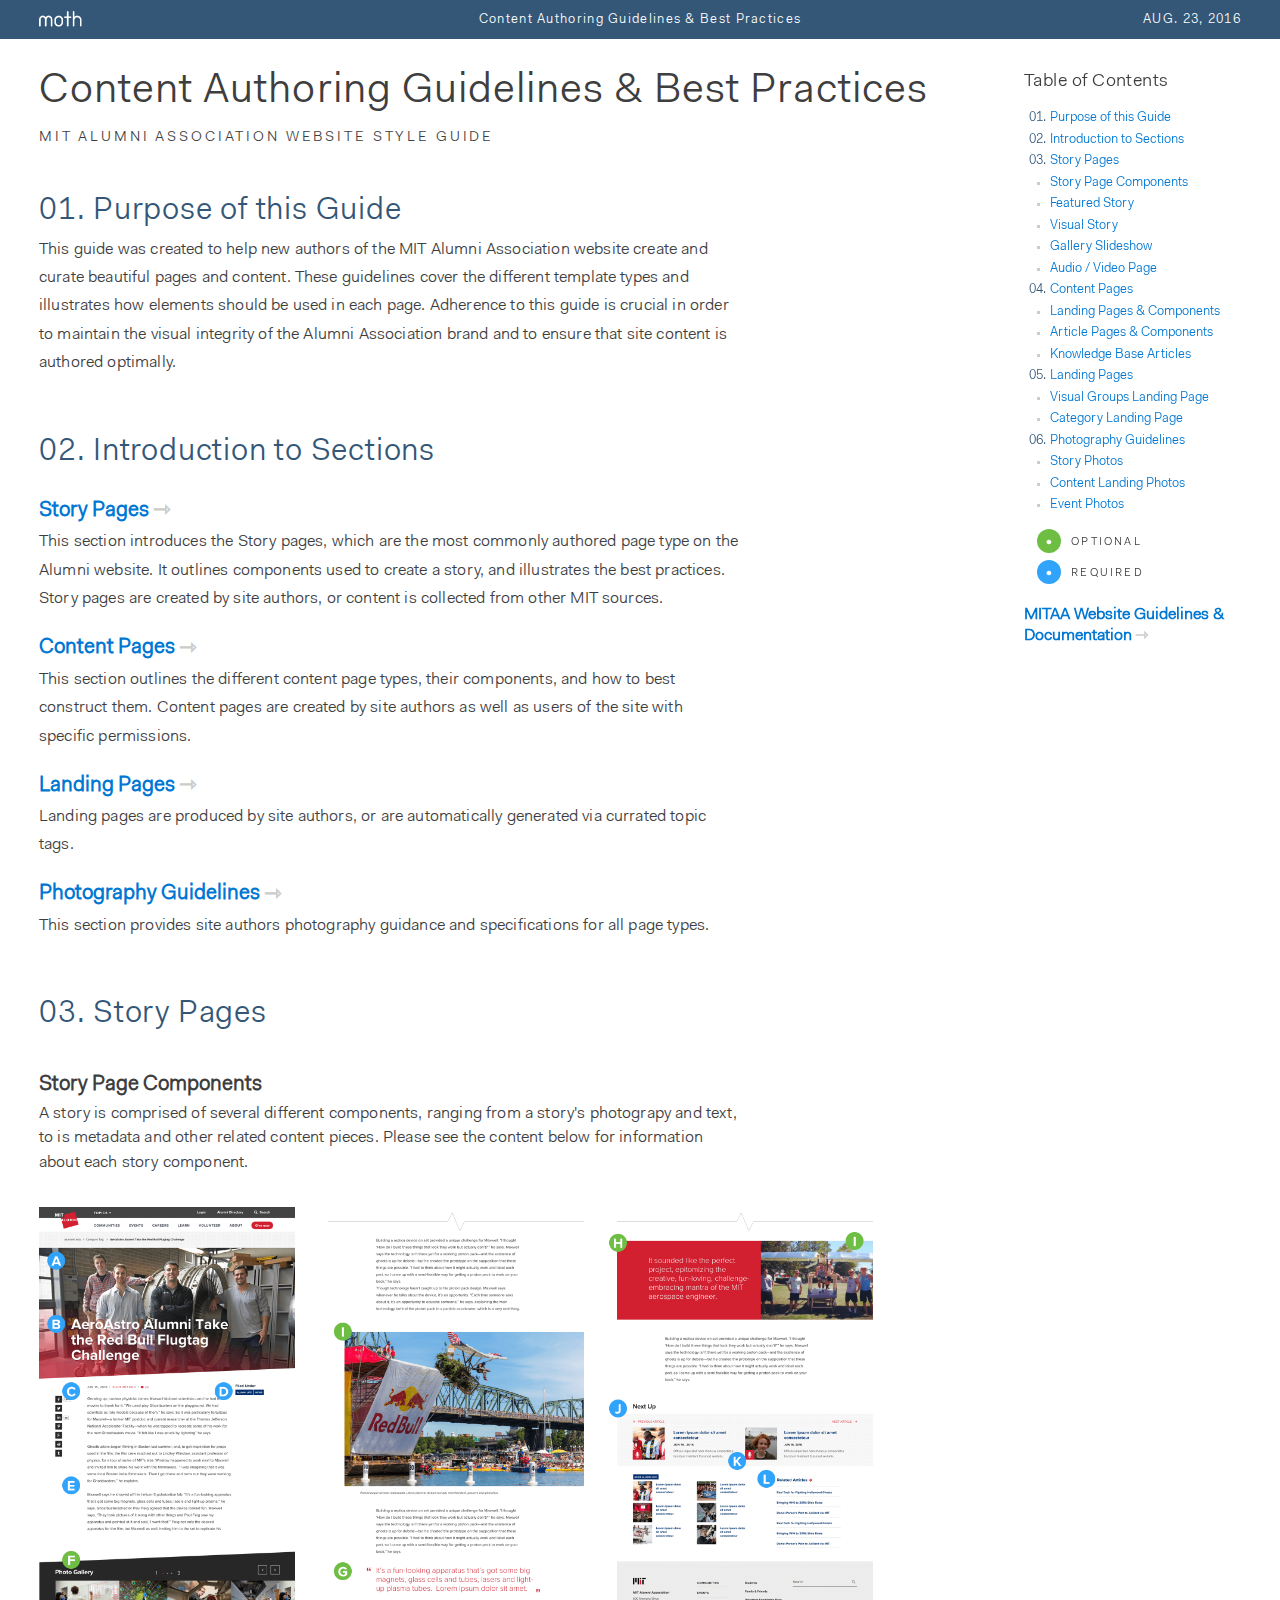
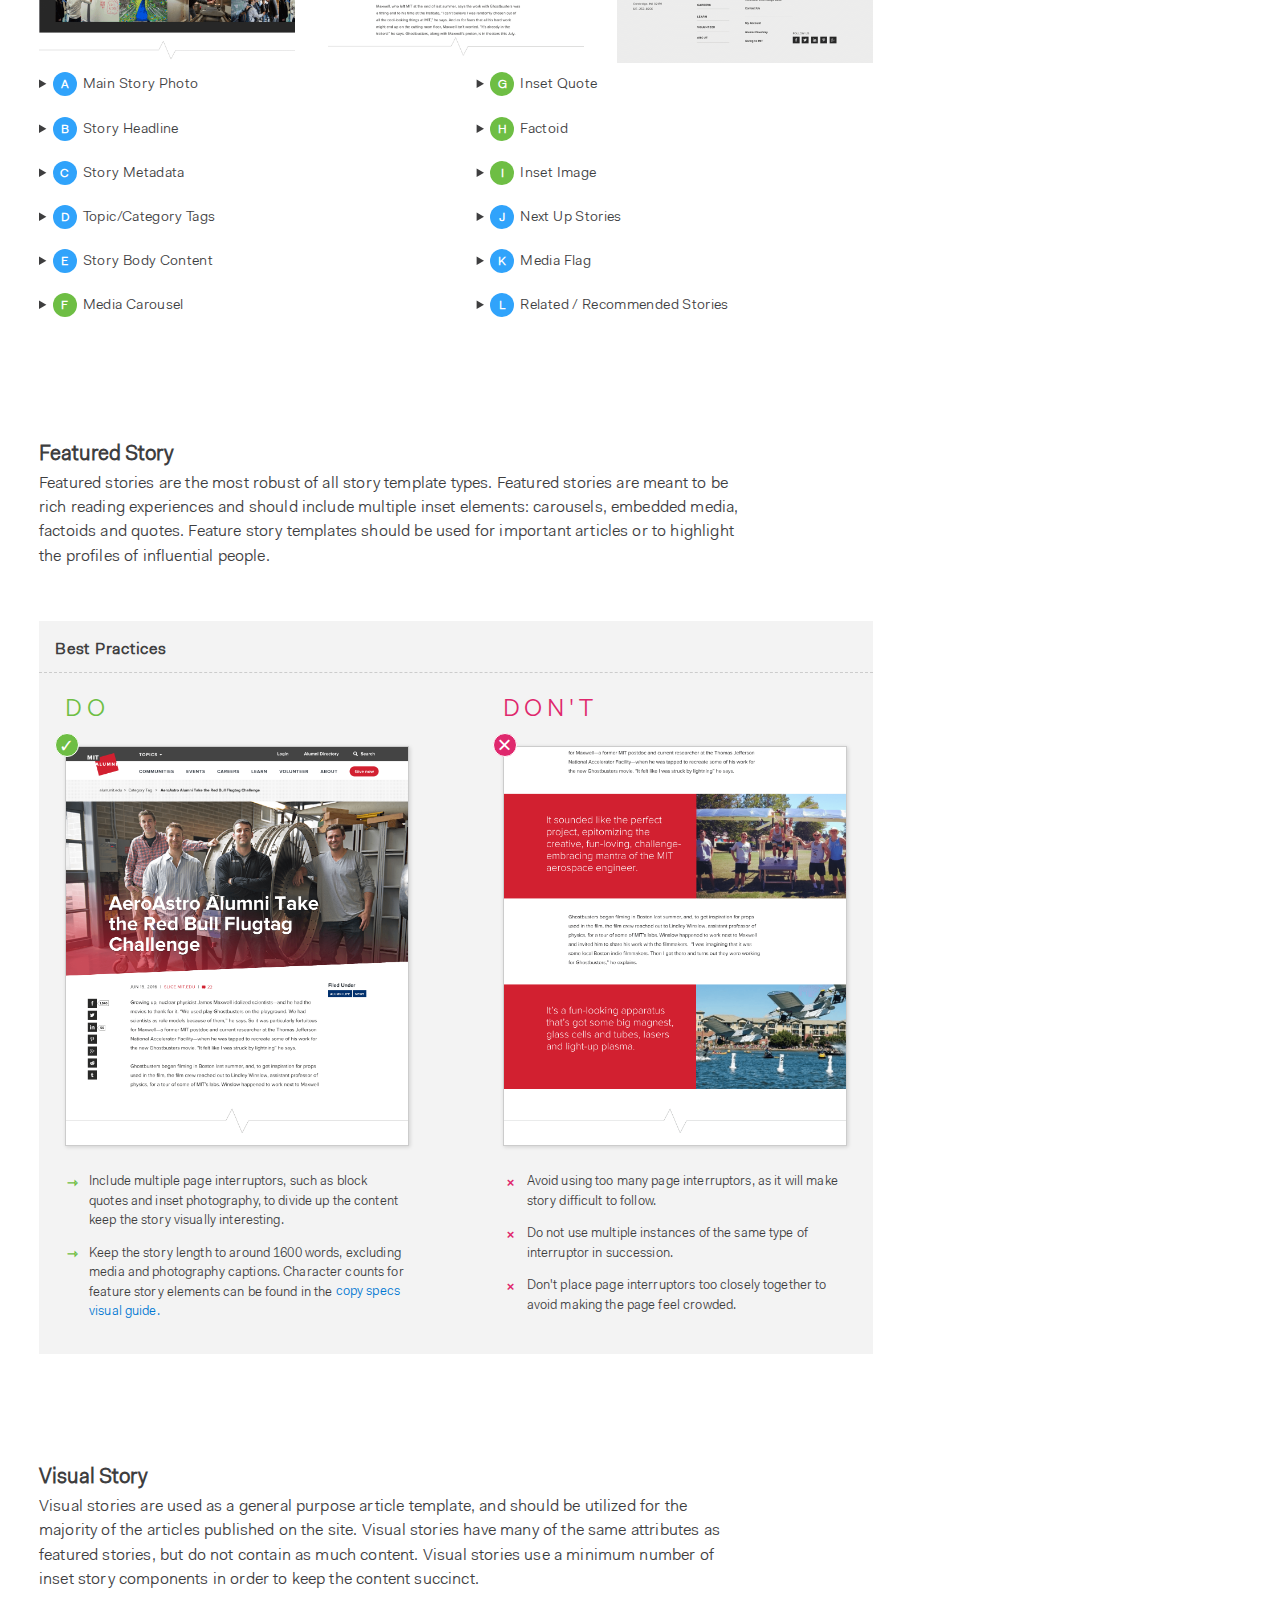
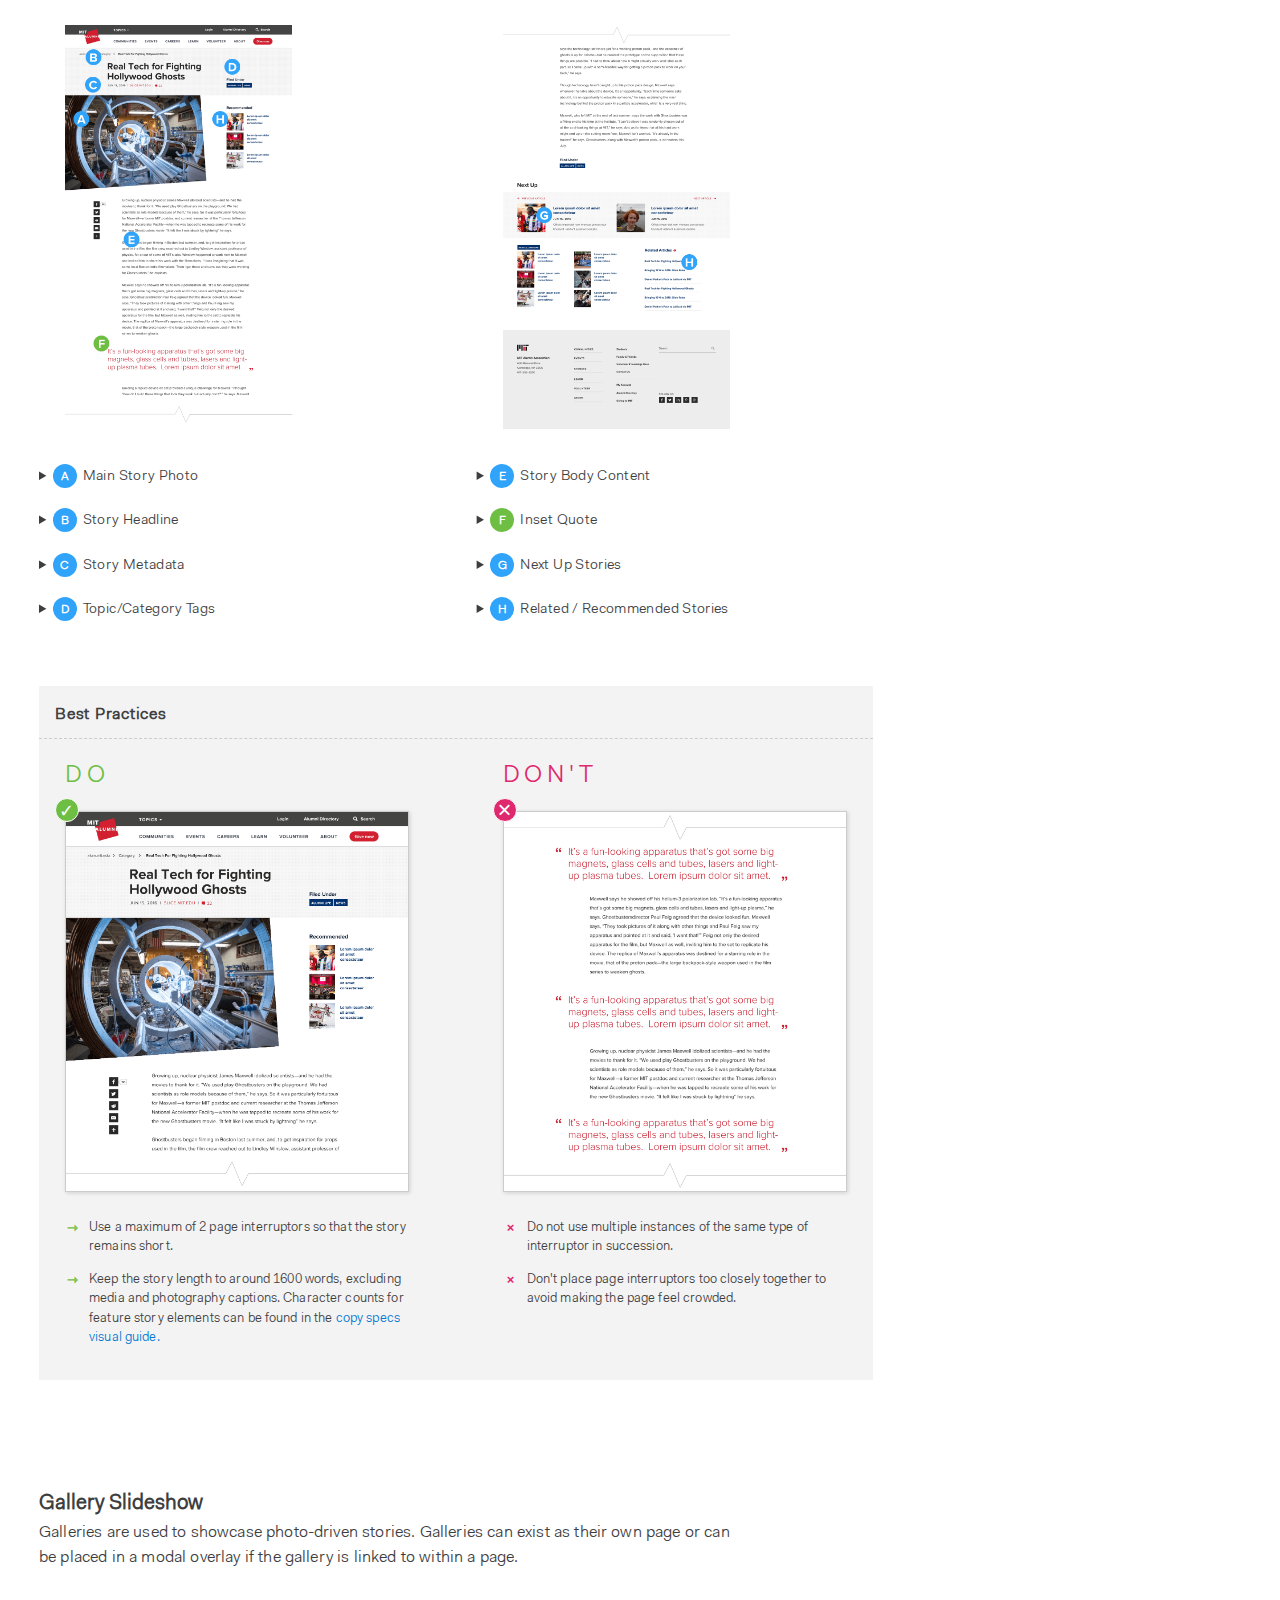
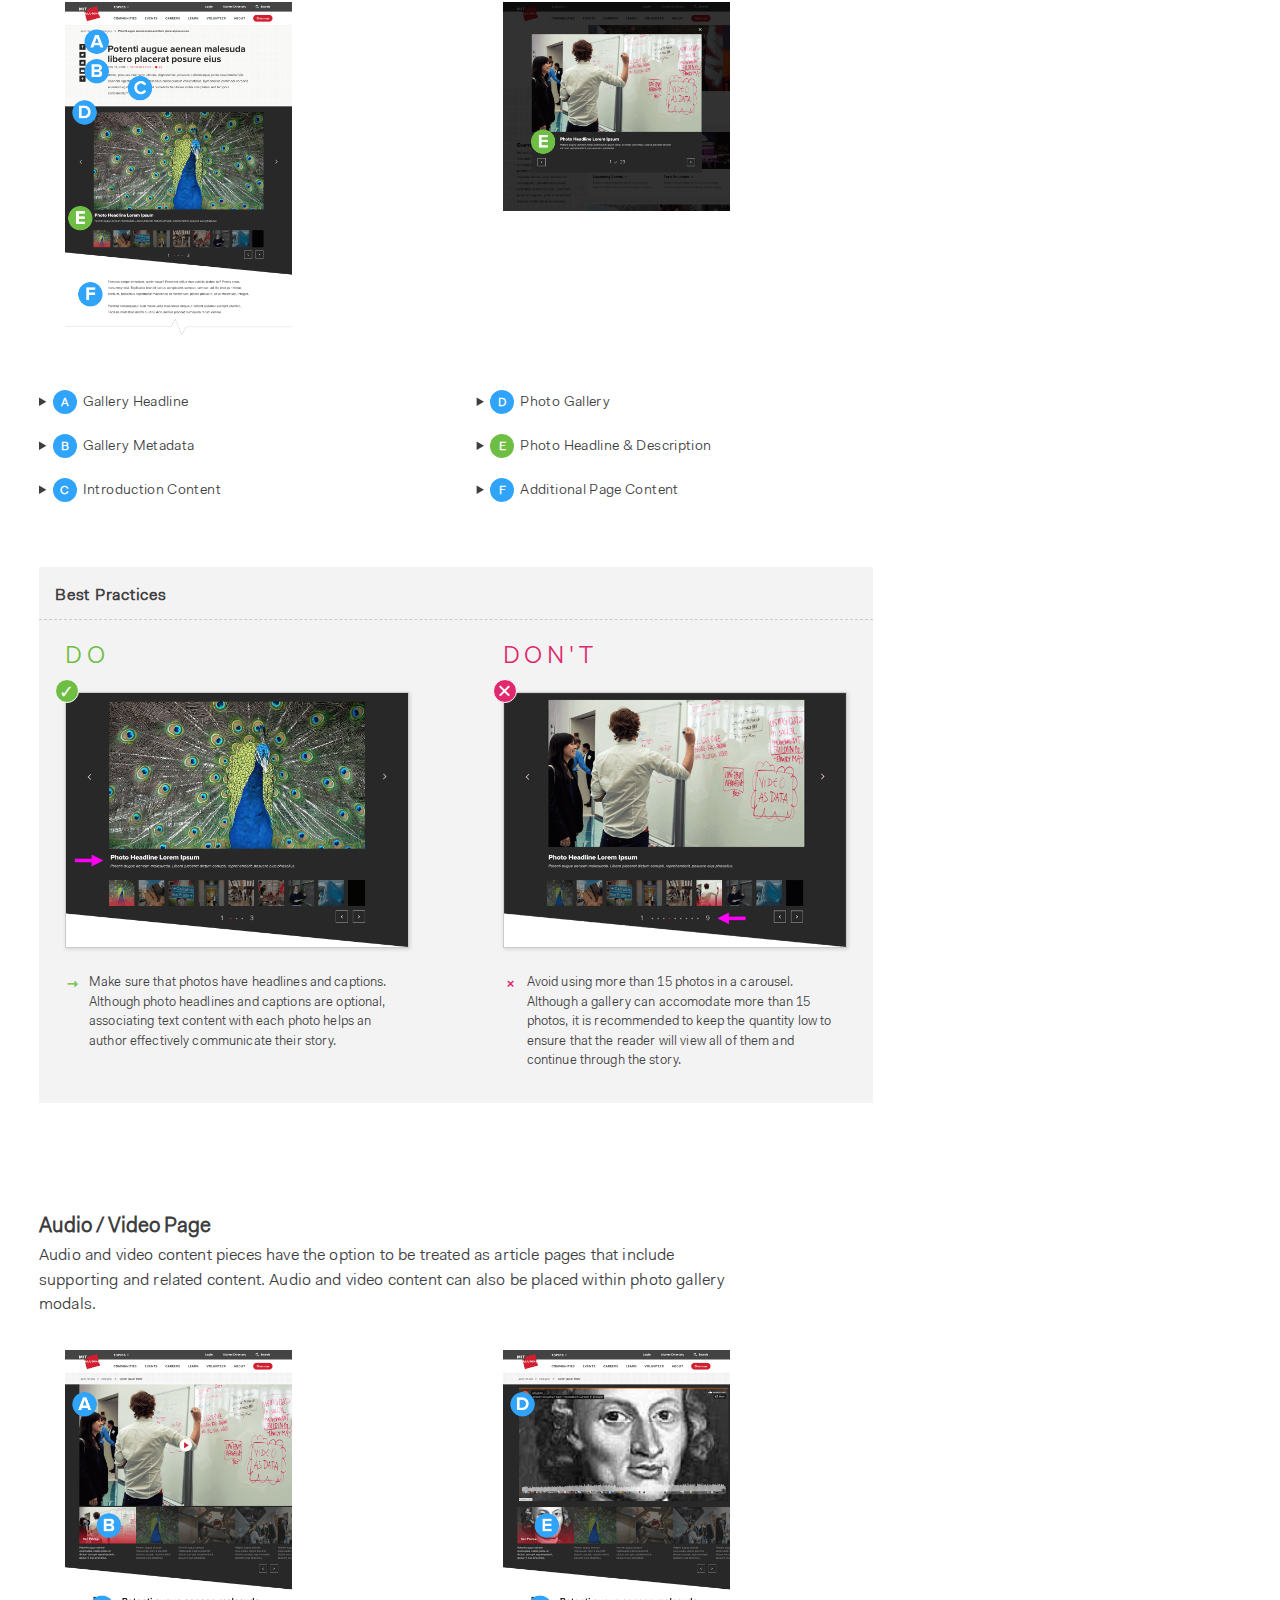
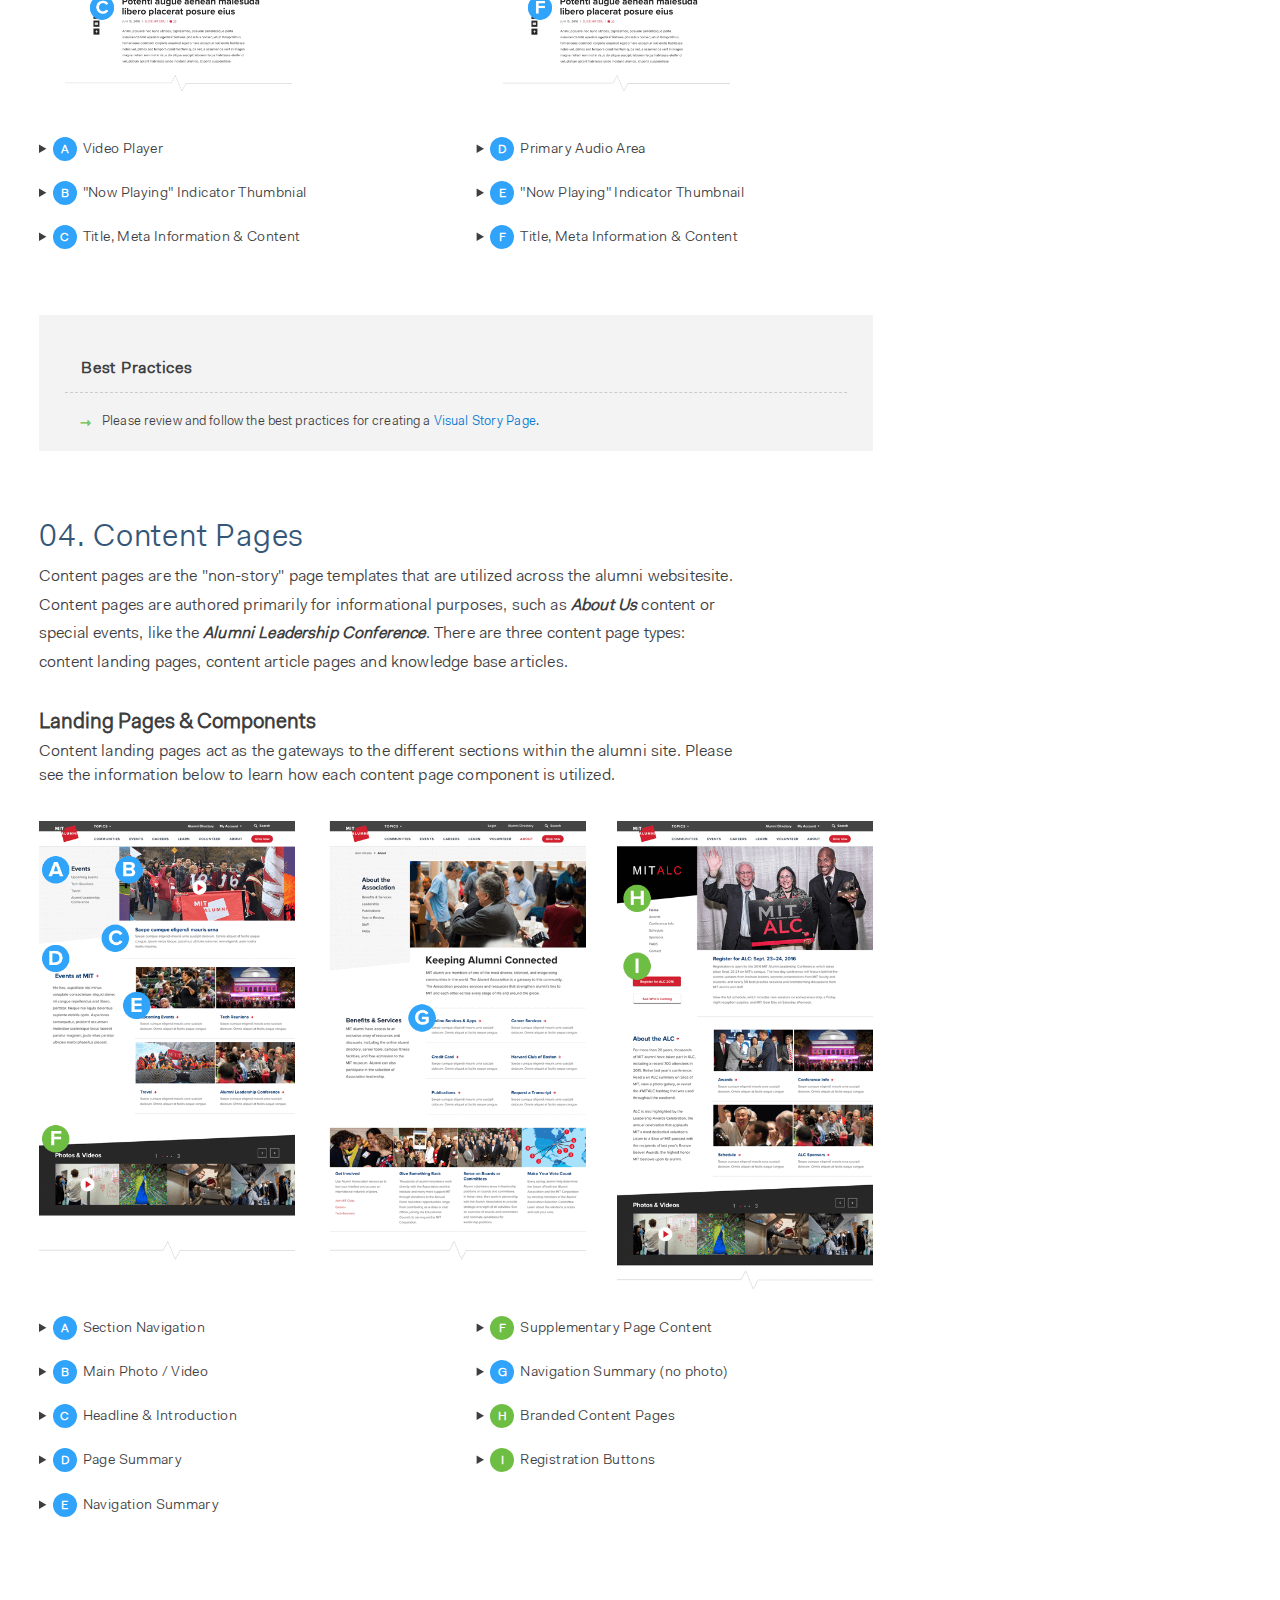
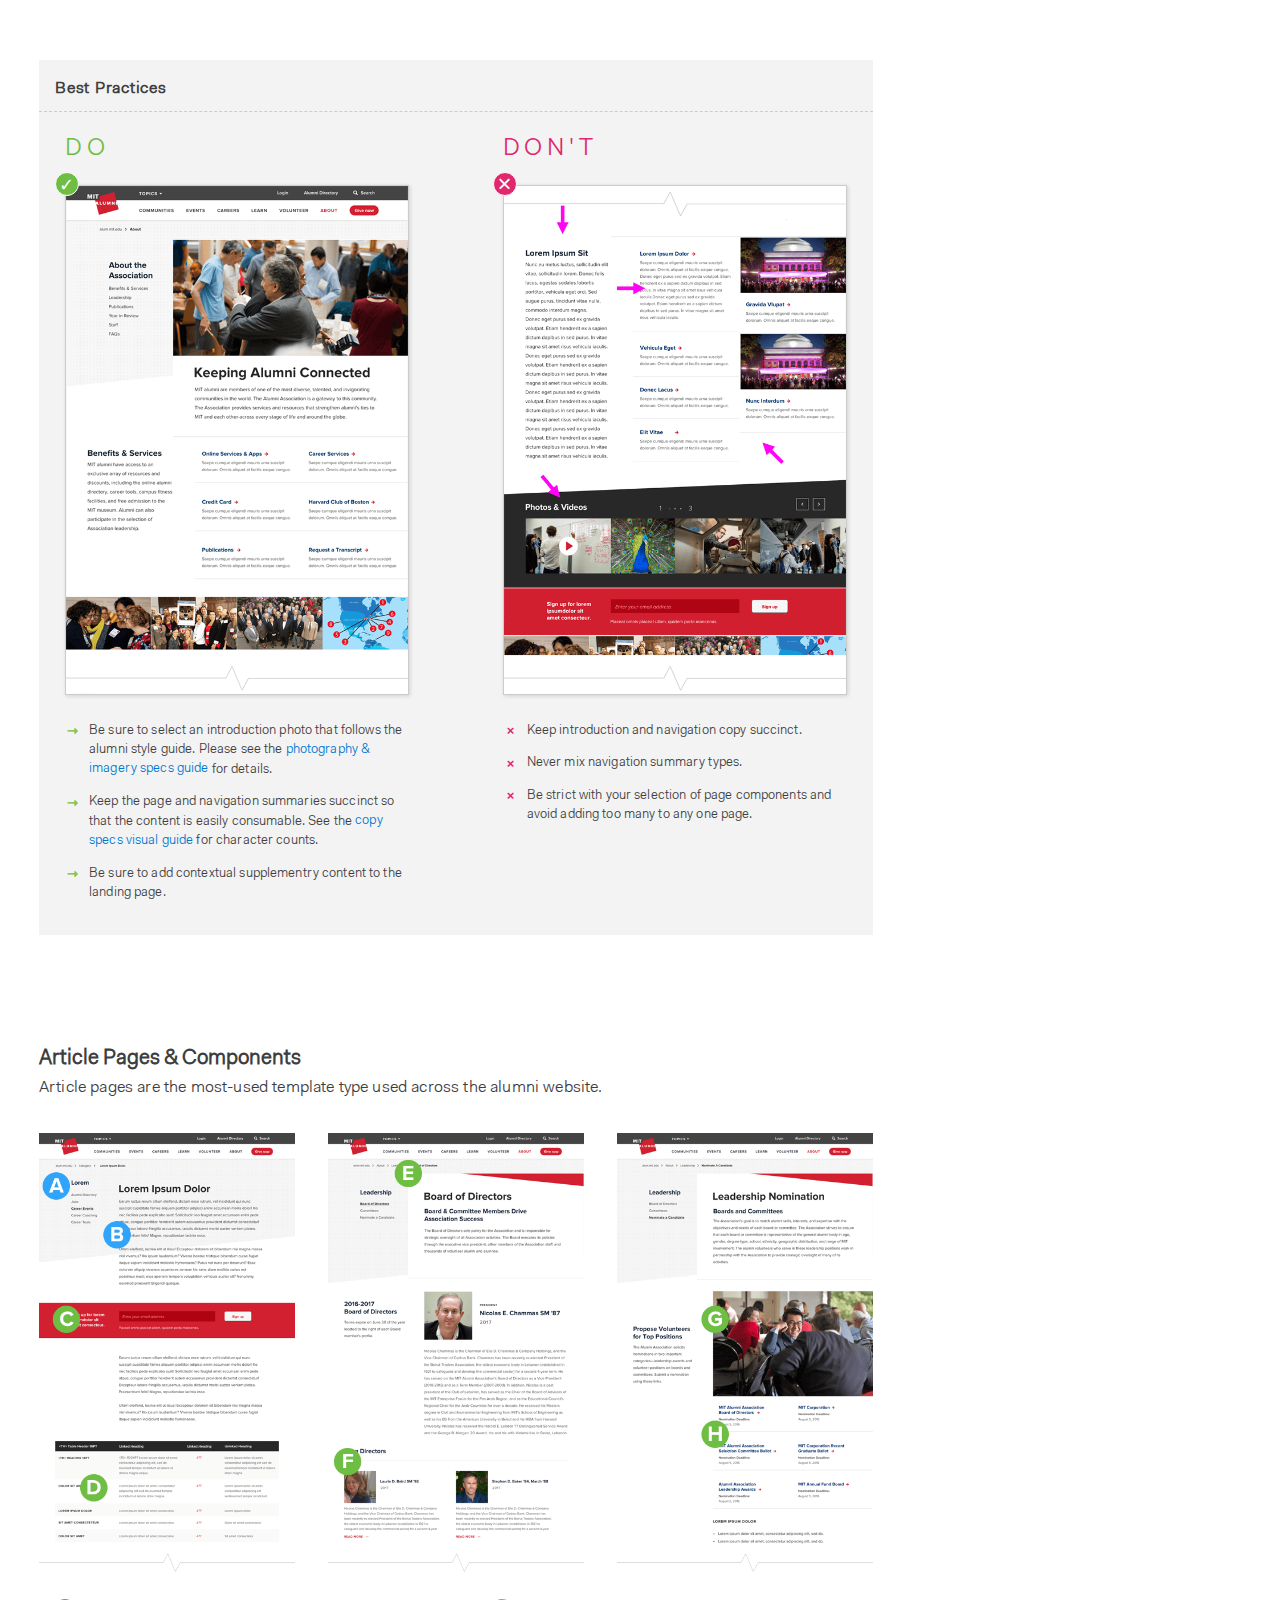
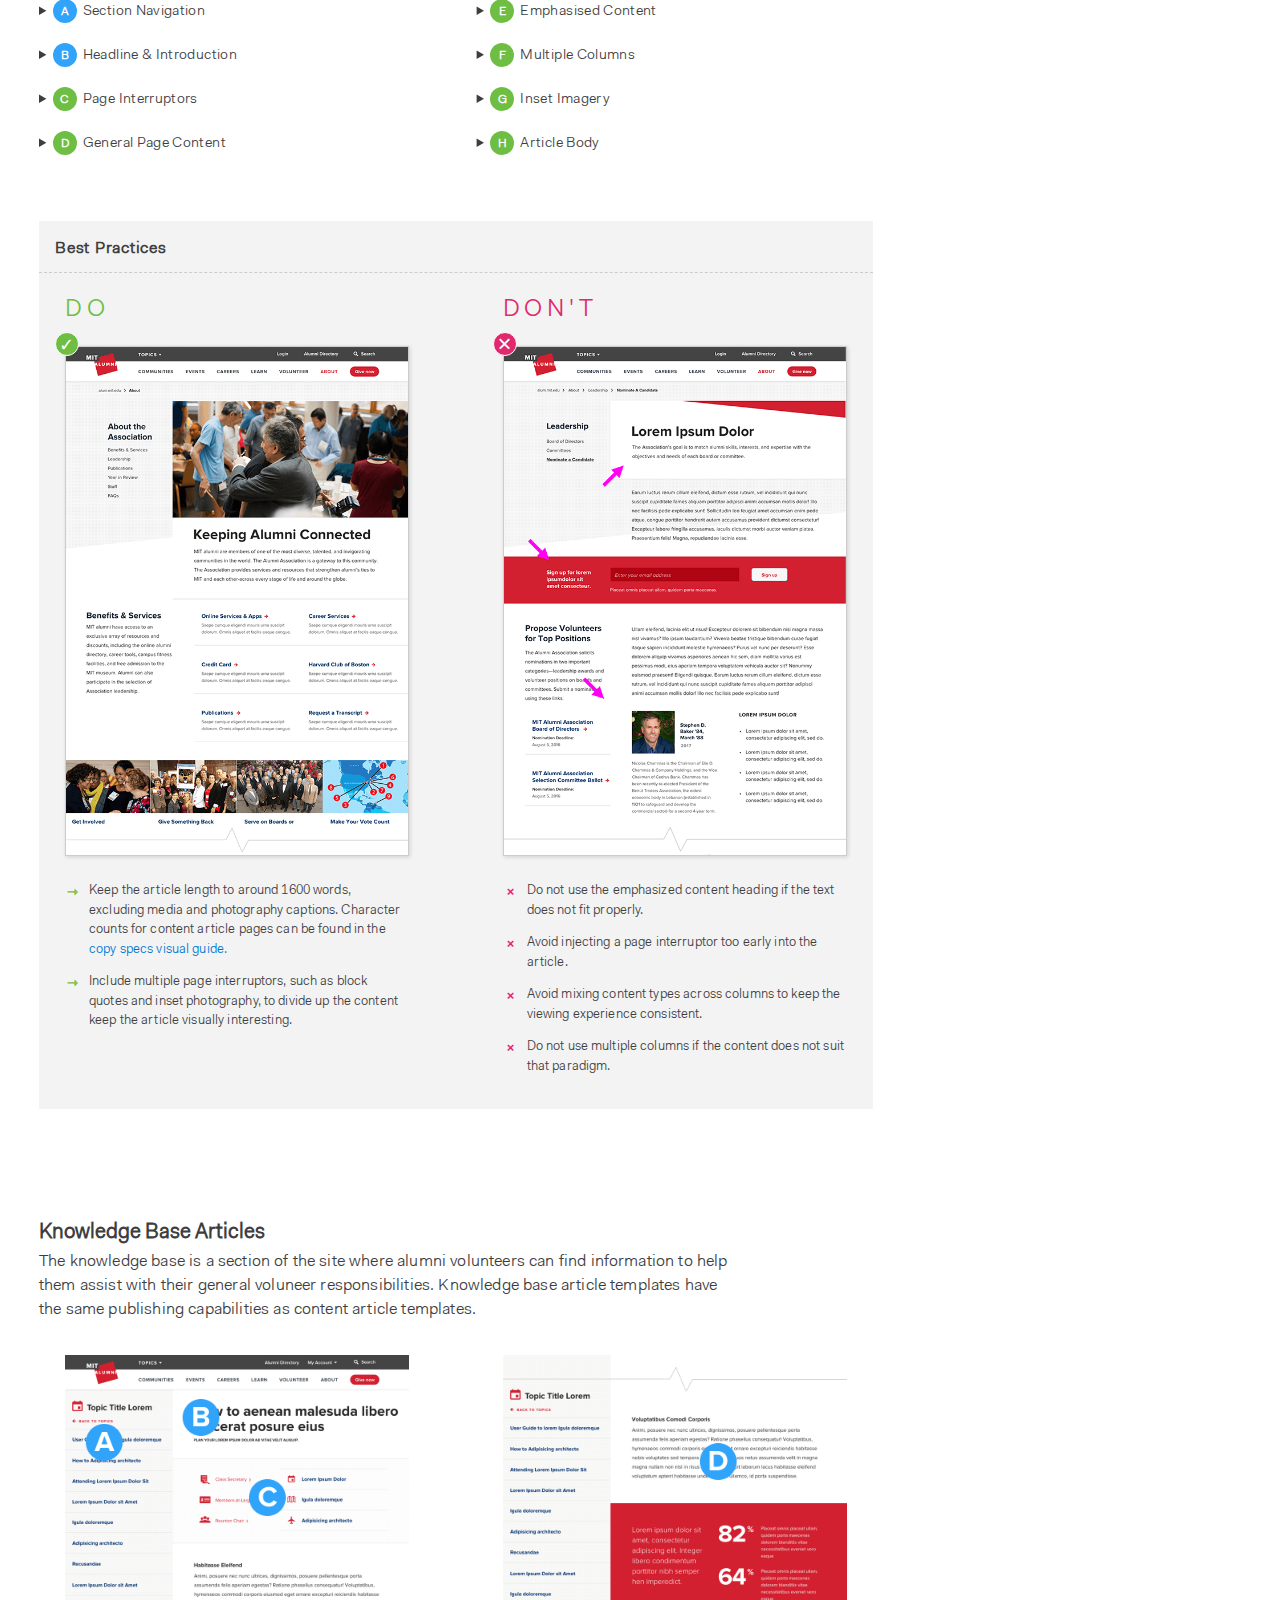
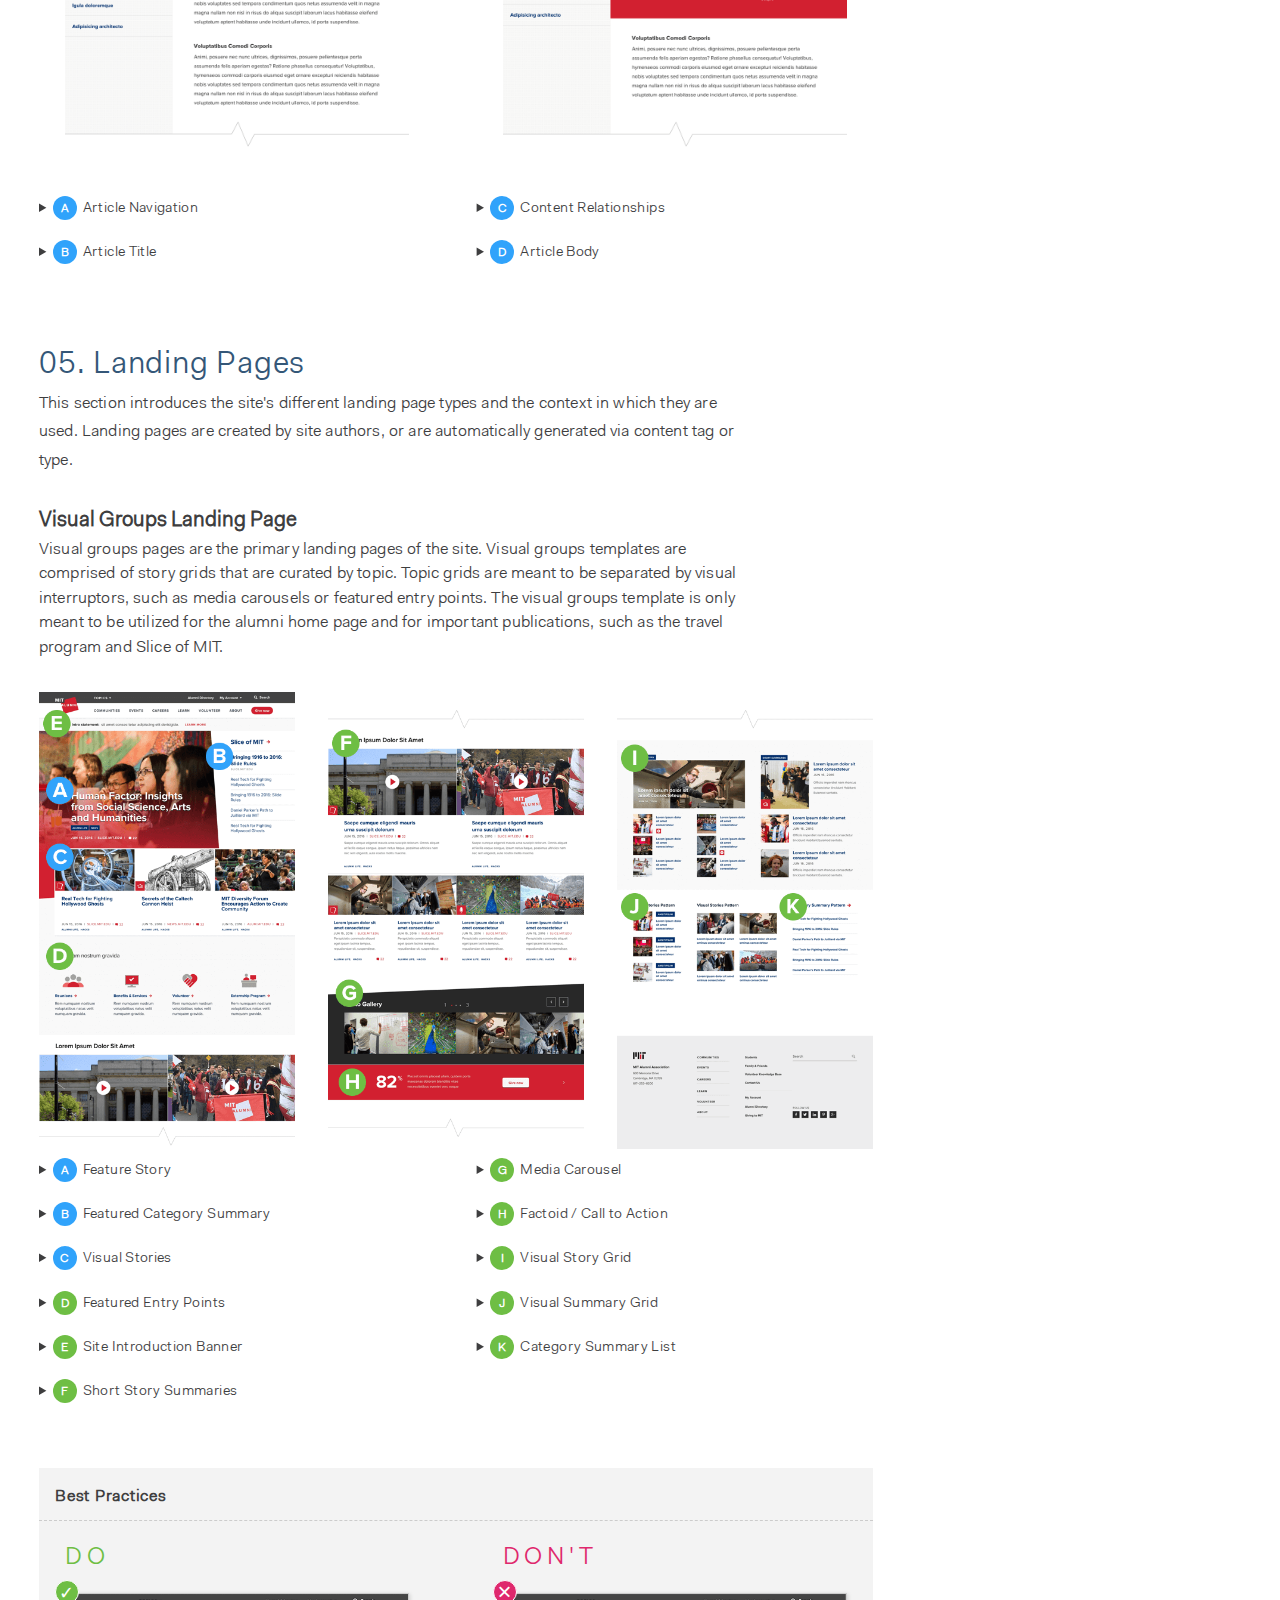
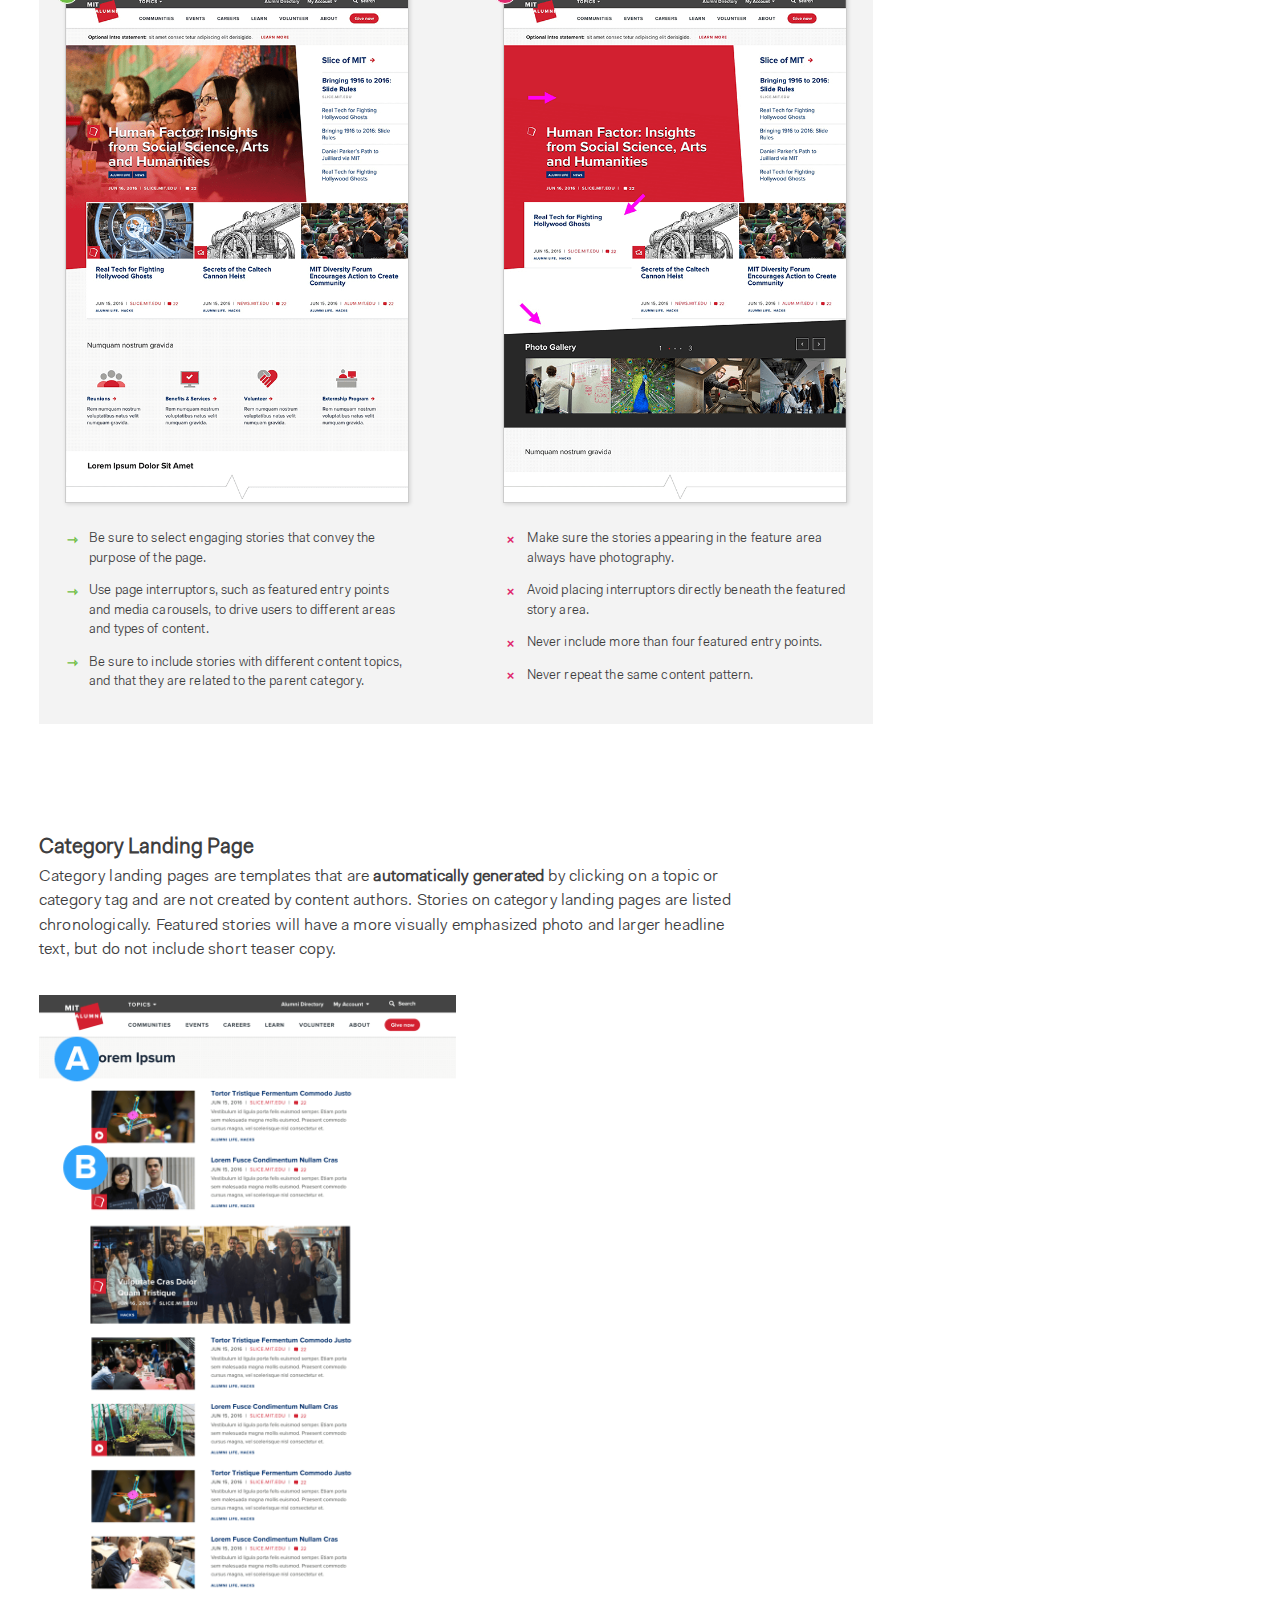
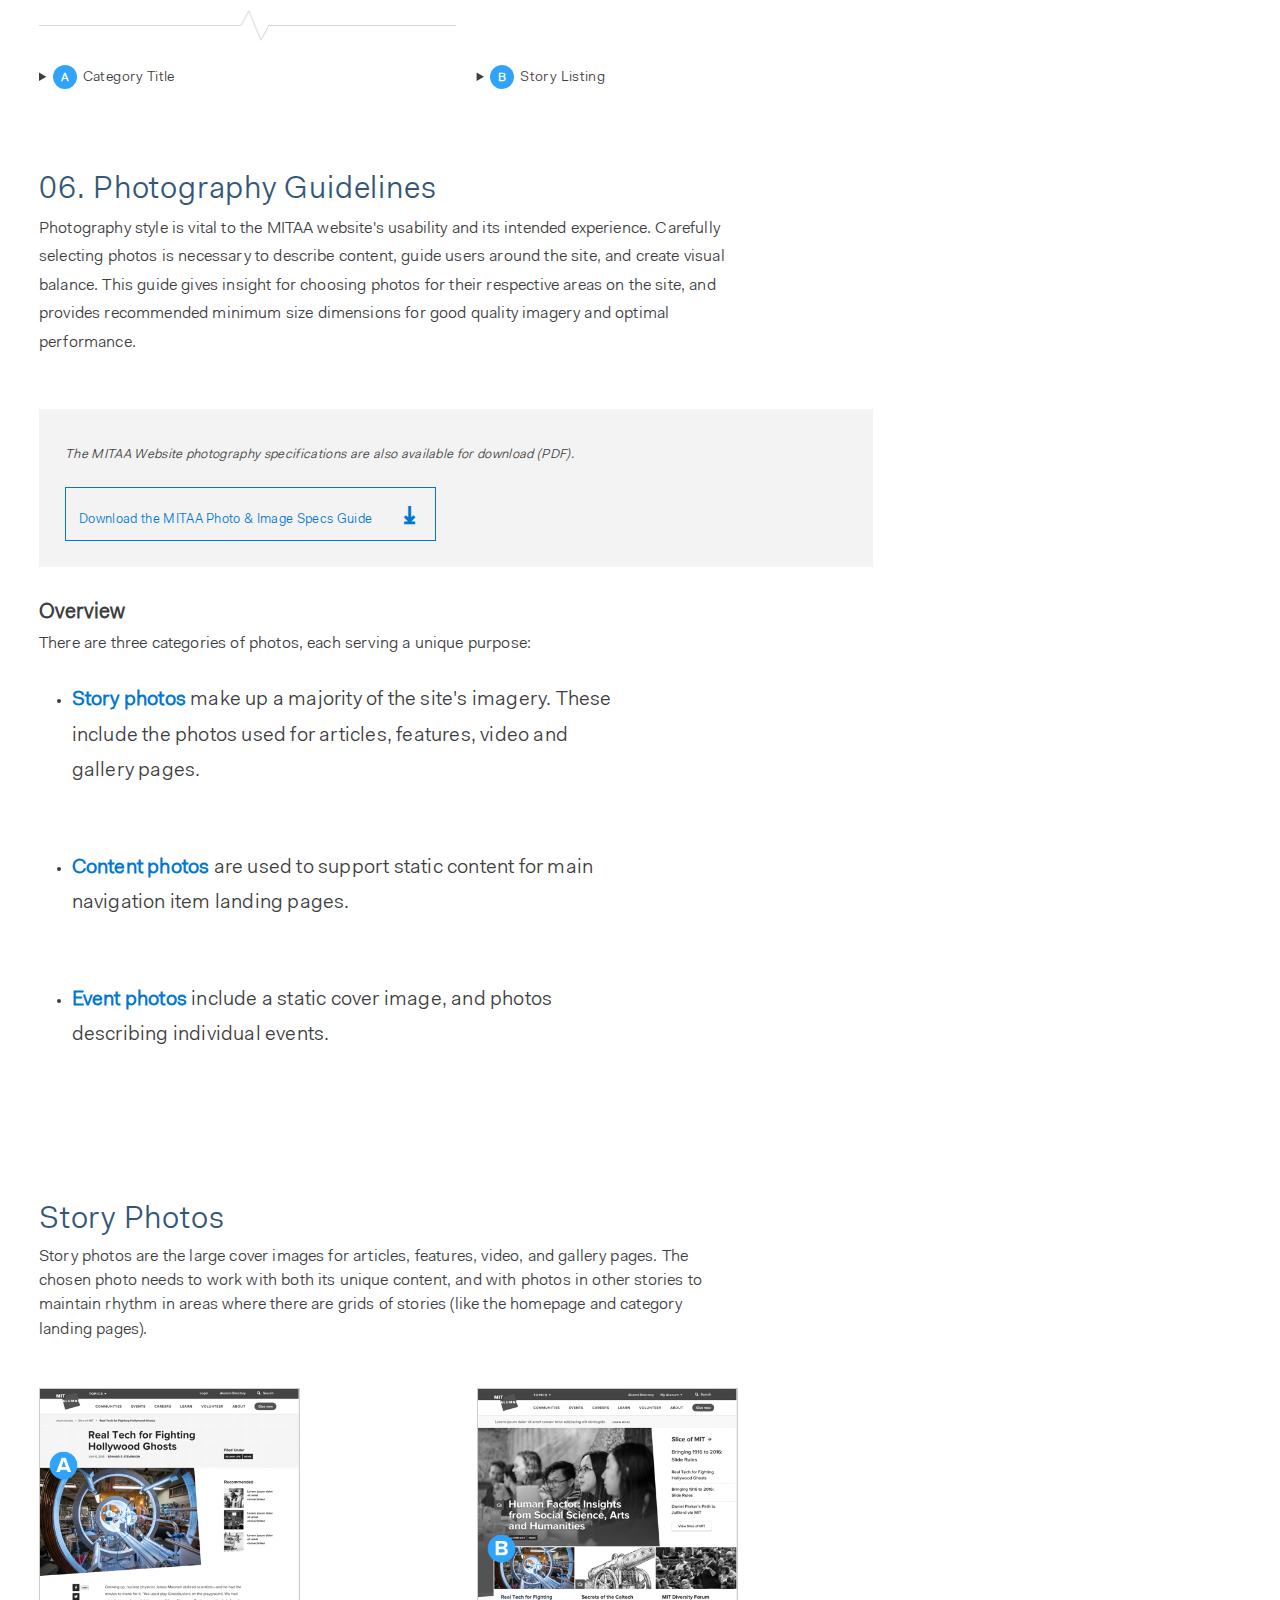
==== commit 970bb622: "comment out plusses" ====
--- a/content-authoring.html
+++ b/content-authoring.html
@@ -2,6 +2,8 @@
 <html>
 <head>
 	<meta charset="UTF-8">
+	<meta name="description" content="MITAA Content Authoring Guide">
+	<meta name="viewport" content="width=device-width, initial-scale=1.0">
 	<link rel="shortcut icon" href="http://www.mothdesign.net/images/favicon.ico">
 	<link rel="stylesheet" href="http://code.ionicframework.com/ionicons/2.0.1/css/ionicons.min.css">
 	<link rel="stylesheet" href="lightbox.min.css">
@@ -105,7 +107,7 @@
 				<p><span class="letter">•</span> Required</p>
 			</section>
 			<h3><a href="index.html">MITAA Website Guidelines &amp; Documentation</a></h3>
-			<a href="#" class="info">++</a>
+			<!--a href="#" class="info">++</a-->
 		</aside>
 		<!--number1-->
 		<section id="purpose">
--- a/style.css
+++ b/style.css
@@ -1,11 +1,11 @@
 7/* Reset css, based on Eric Meyer's*/
 /* Make all the elements border-box, so that padding doesn't affect box size*/
 
-html {
+*,html {
   box-sizing: border-box;
 }
 *, *:before, *:after {
-  box-sizing: inherit;
+  box-sizing: border-box;
 }
 *:focus {
     outline: none;
@@ -69,6 +69,7 @@
 	height: 16px;
 	position: absolute;
 	left: 3em;
+	top: 11px;
 }
 span.date {
 	position: absolute;
@@ -83,7 +84,6 @@
 	font-weight: 100;
 	position: relative;
 	letter-spacing: .1em;
-	font-size: 14px;
 	position: fixed;
 	top: 0;
 	width: 100%;
@@ -117,6 +117,7 @@
 body {
 	font-size: 16px;
 	letter-spacing: .025em;
+	font-size: 13px;
 	font-family: "faktpro-blond", sans-serif;
 	color: #3e3e3f;
 	margin: 0;
@@ -130,7 +131,7 @@
 }
 
 a:hover {
-	/*text-decoration: underline;*/
+	text-decoration: underline;
 	color: #33a7ff;
 }
 
@@ -177,6 +178,7 @@
 }
 div.split div {
 	padding: 1em;
+	padding: 0 2em 2em;
 }
 .push-down {
 	margin-top: 3em;
@@ -184,8 +186,8 @@
 .shaded{
 	margin: 4em 0 0;
 	background: #fcfcfc;
-	padding: 2em 1em 1em;
-	border: dashed 1px #ccc;
+	padding: 2em 2em 1em;
+	background: #f3f3f3;
 }
 
 
@@ -218,10 +220,19 @@
 	list-style-type: decimal-leading-zero;
 	padding: 0 0 0 2em;
 	color: #345778;
+	font-size: 13px;
+	line-height: 15px;
+}
+ol.contents li {
+	padding: 0;
+	margin: 0;
 }
 
 ol.contents ol {
-	padding: .5em 0 0;
+	padding: 0;
+	margin: 0 0;
+	list-style-type: square;
+	color: #ccc;
 }
 
 .intro ul {
@@ -291,6 +302,7 @@
 	color: #fff;
 	font-weight: bold;
 	font-size: 16px;
+	font-size: 12px;
 	width: 24px;
 	height: 24px;
 	text-align: center;
@@ -323,7 +335,8 @@
 /*------------Page Nav------------*/
 aside.page-nav {
 	position: fixed;
-	right: 5%;
+	/*right: 5%;*/
+	left: 80%;
 	top: 6%;
 	width: 310px;
 }
@@ -392,24 +405,24 @@
 	margin: 0 0 0 .2em;
 	color: #ccc;
 }
-
-
-
 h2 a:hover:after,
 h3 a:hover:after,
 h4 a:hover:after {
 	color: #bbb;
 }
-
+aside section {
+	margin: 0;
+}
+aside a {
+	letter-spacing: 0;
+}
 aside p {
 	text-transform: uppercase;
 	letter-spacing: .2em;
 	font-size: .85em;
 	line-height: 2.75em;
 }
-	
-aside h3 {font-size: 1.25em;}
-
+aside h3 {font-size: 1.25em; padding: 0;}
 aside h4 a:after{content:"";}
 aside h4 a:before{
 	display: inline-block;
@@ -459,11 +472,20 @@
 	margin: 0 0 .5em;
 	padding: 0;
 	font-size: 110%;
-}
+	cursor: pointer;
+}
+
+summary h4:hover, details:hover h4 {color: #0077d2; text-decoration: underline;}
+	
 summary::-webkit-details-marker {
 	color: #0077d2;
+	color: #33a7ff;
 	font-size: 100%;
 }
+/*summary:hover::-webkit-details-marker {
+	color: #33a7ff;
+	color: #0077d2;
+}*/
 
 div.shaded h6 {
     -webkit-column-span: all;
@@ -491,14 +513,17 @@
 }
 
 p, .intro p, .intro ul {
-	font-size: 20px;
+	font-size: 1.25em;
 	line-height: 1.75em;
 	letter-spacing: 0.01em;
 }
 .intro p {
 	margin: 0 0 1em;
 }
-section p { max-width: 80%; }
+section p {
+	max-width: 80%;
+	max-width: 700px;
+}
 .content-authoring img {
 	margin: 0 0 1em;
 	max-width: 900px;
@@ -513,6 +538,11 @@
 	border: 0;
 	padding: 0;
 }
+
+section div img {
+	max-width: 900px;
+}
+
 section div p {
 	line-height: 1.5em;
 	margin: 0 0 2em;
@@ -552,7 +582,7 @@
 	display: block;
 }
 
-section div a.img-link:hover {transform: scale(1.02);}
+/*section div a.img-link:hover {transform: scale(1.02);}*/
 
 section div a.img-link:after  {
 	  font-family: arial, sans-serif;
@@ -590,6 +620,7 @@
 .do ul li p, .dont ul li p {
 	position: relative;
 	padding-left: 24px;
+	margin: 0;
 }
 .do ul li:before,
 .dont ul li:before {
@@ -601,7 +632,7 @@
 	width: 16px;
 	height: 16px;
 	left: 0;
-	top: 4px;
+	top: 10px;
 	text-align: center;
 	font-weight: bold;
 }
@@ -648,25 +679,6 @@
 	color: #fff;
 }
 
-/*///////////////////////////////////////////////////////////////////////*/
-/*///////////////////////////// Temporary Elements //////////////////////*/
-/*///////////////////////////////////////////////////////////////////////*/
-
-.notes {
-	background: beige;
-	color: brown;
-	position: fixed;
-	bottom: 0;
-	right: 0;
-	z-index: 100;
-	leading: 1em;
-	text-align: center;
-	
-}
-.notes p {font-size: 14px;}
-.notes p:before, .notes p:after {
-	content:" **** ";
-}
 
 /*///////////////////////////////////////////////////////////////////////*/
 /*///////////////////////////// Media Queries ///////////////////////////*/
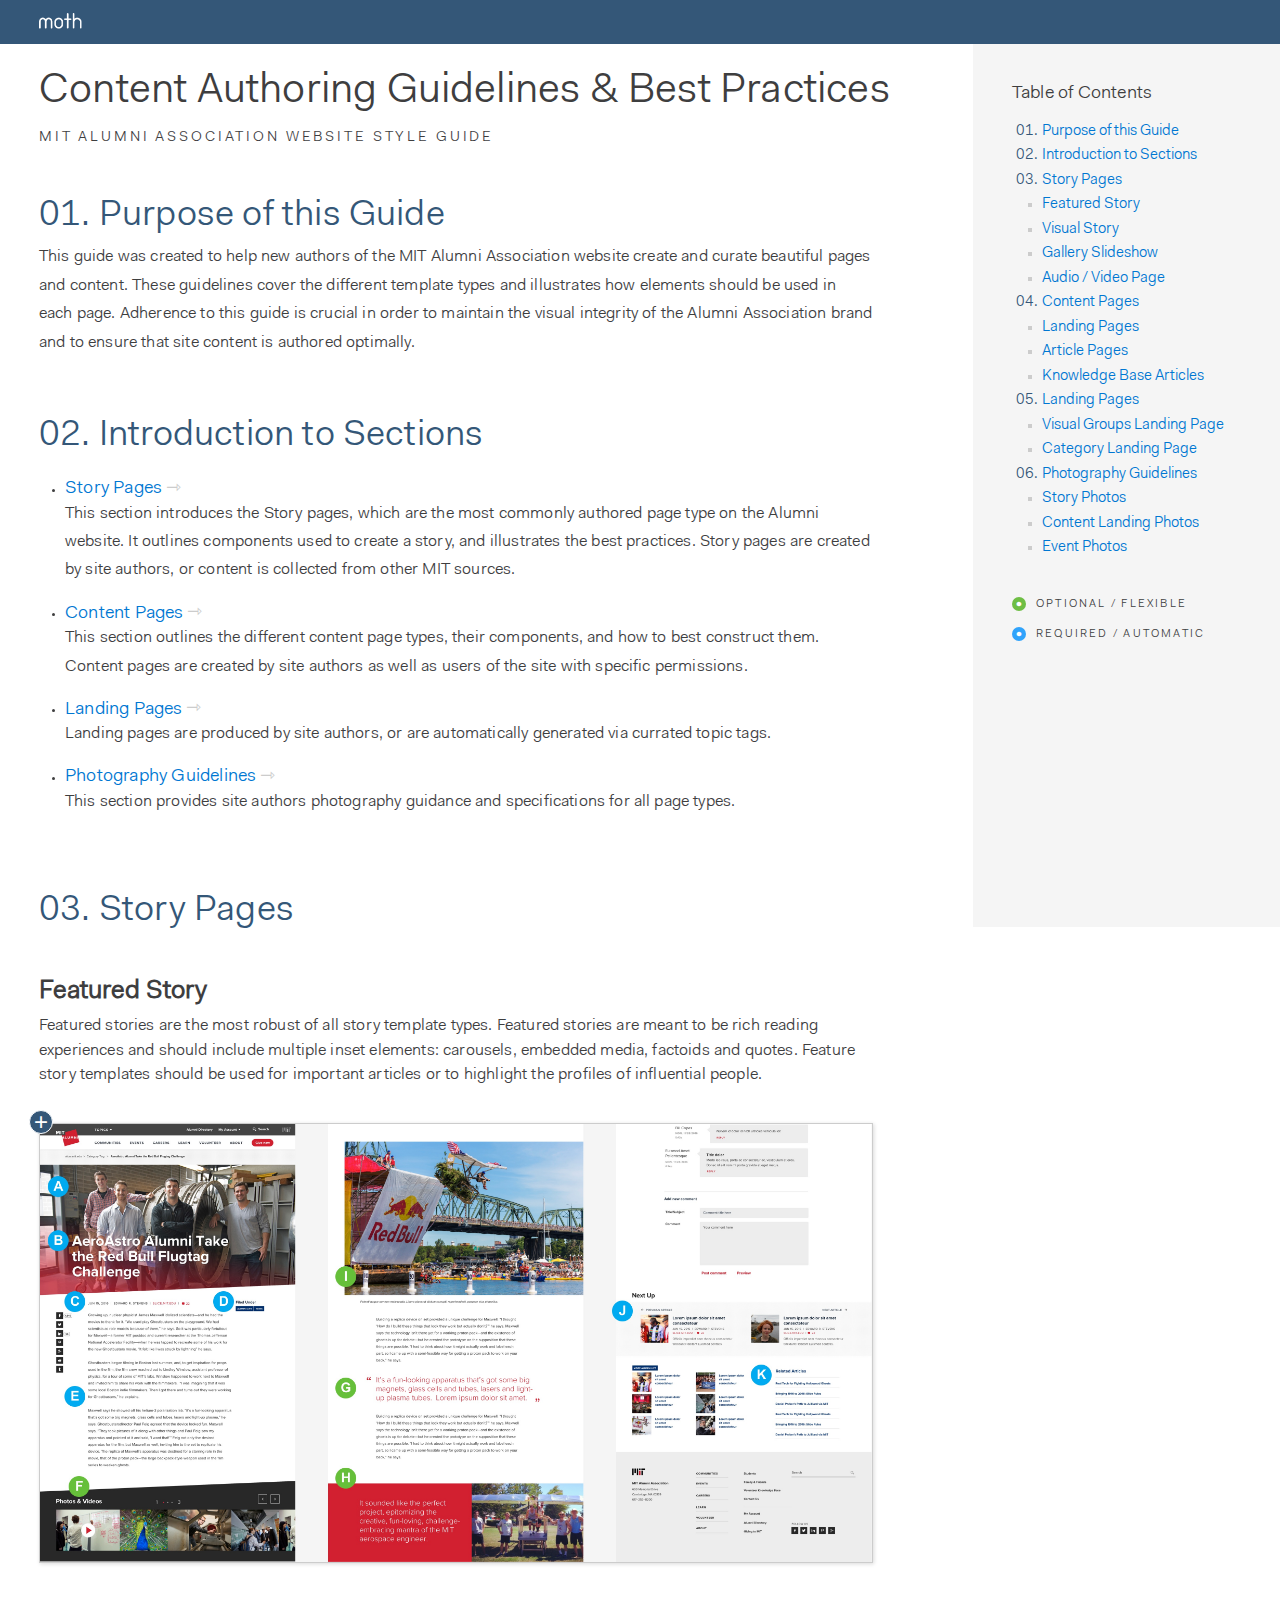
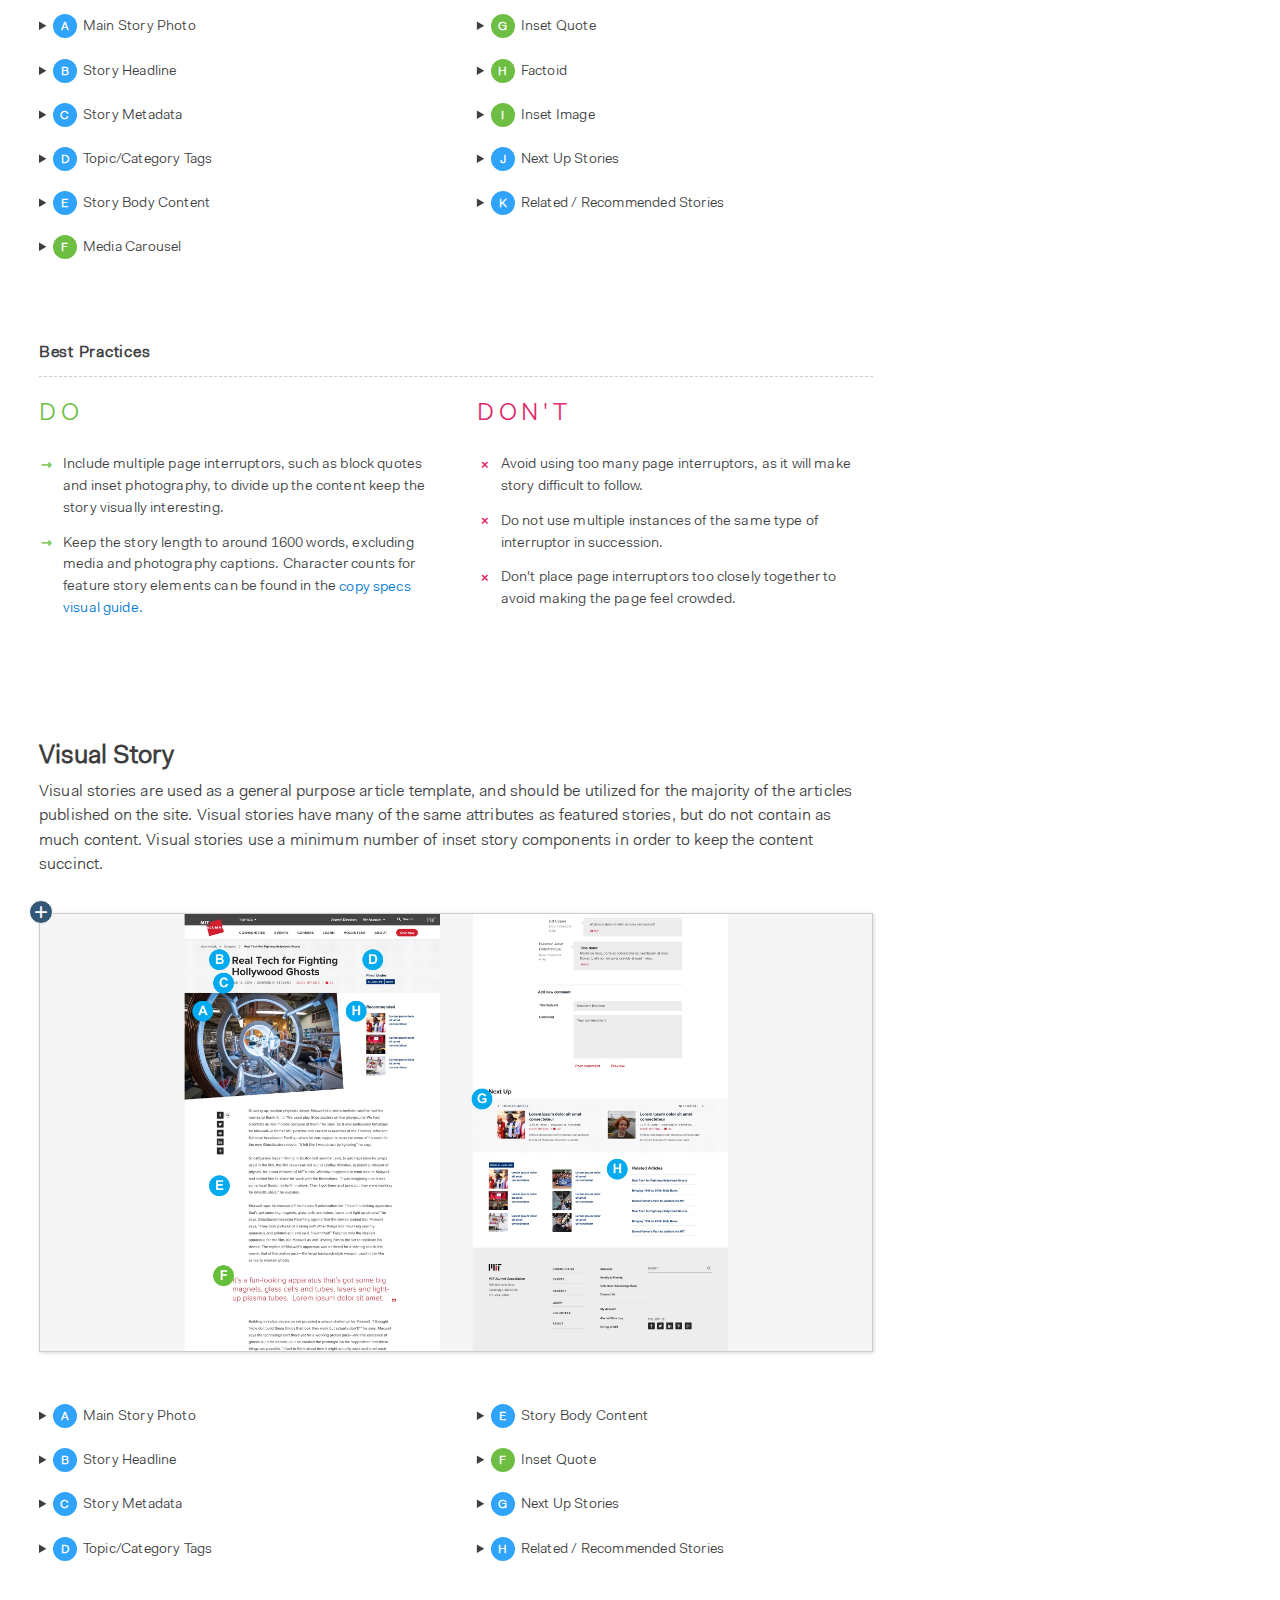
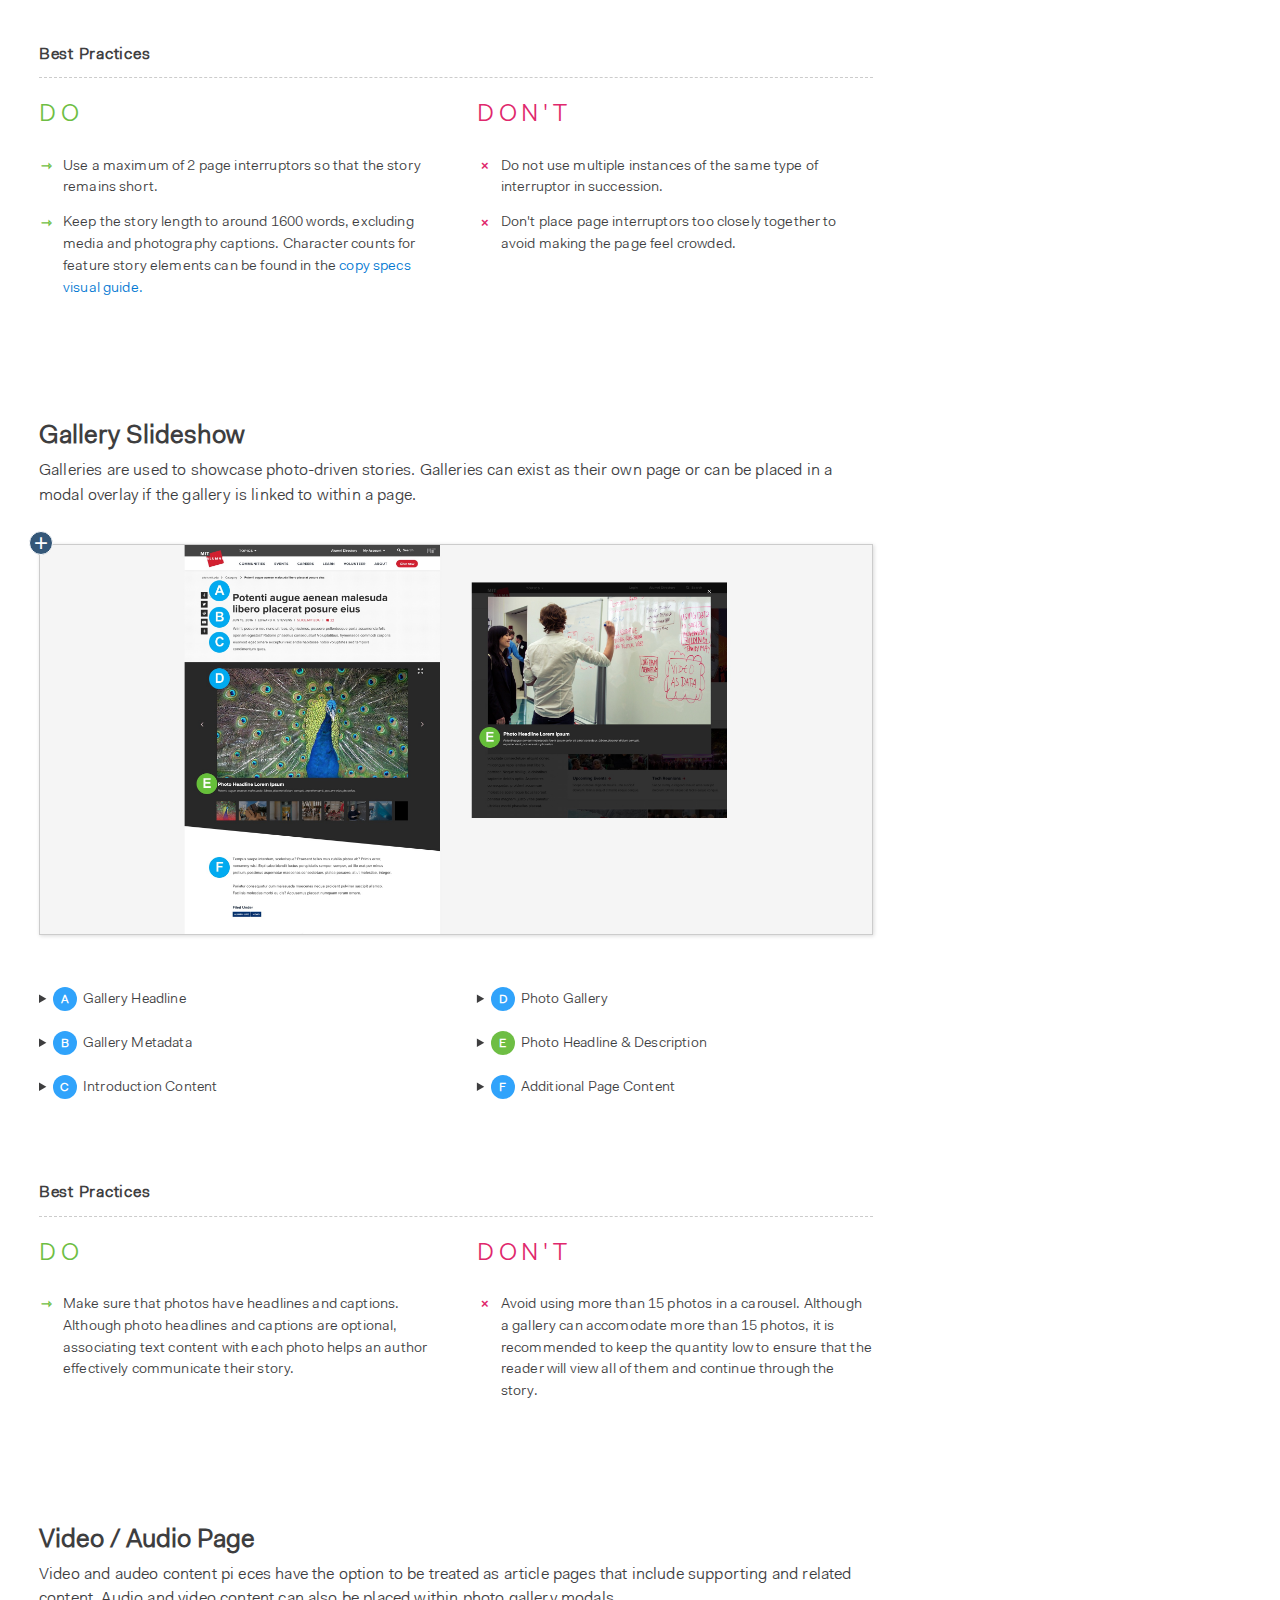
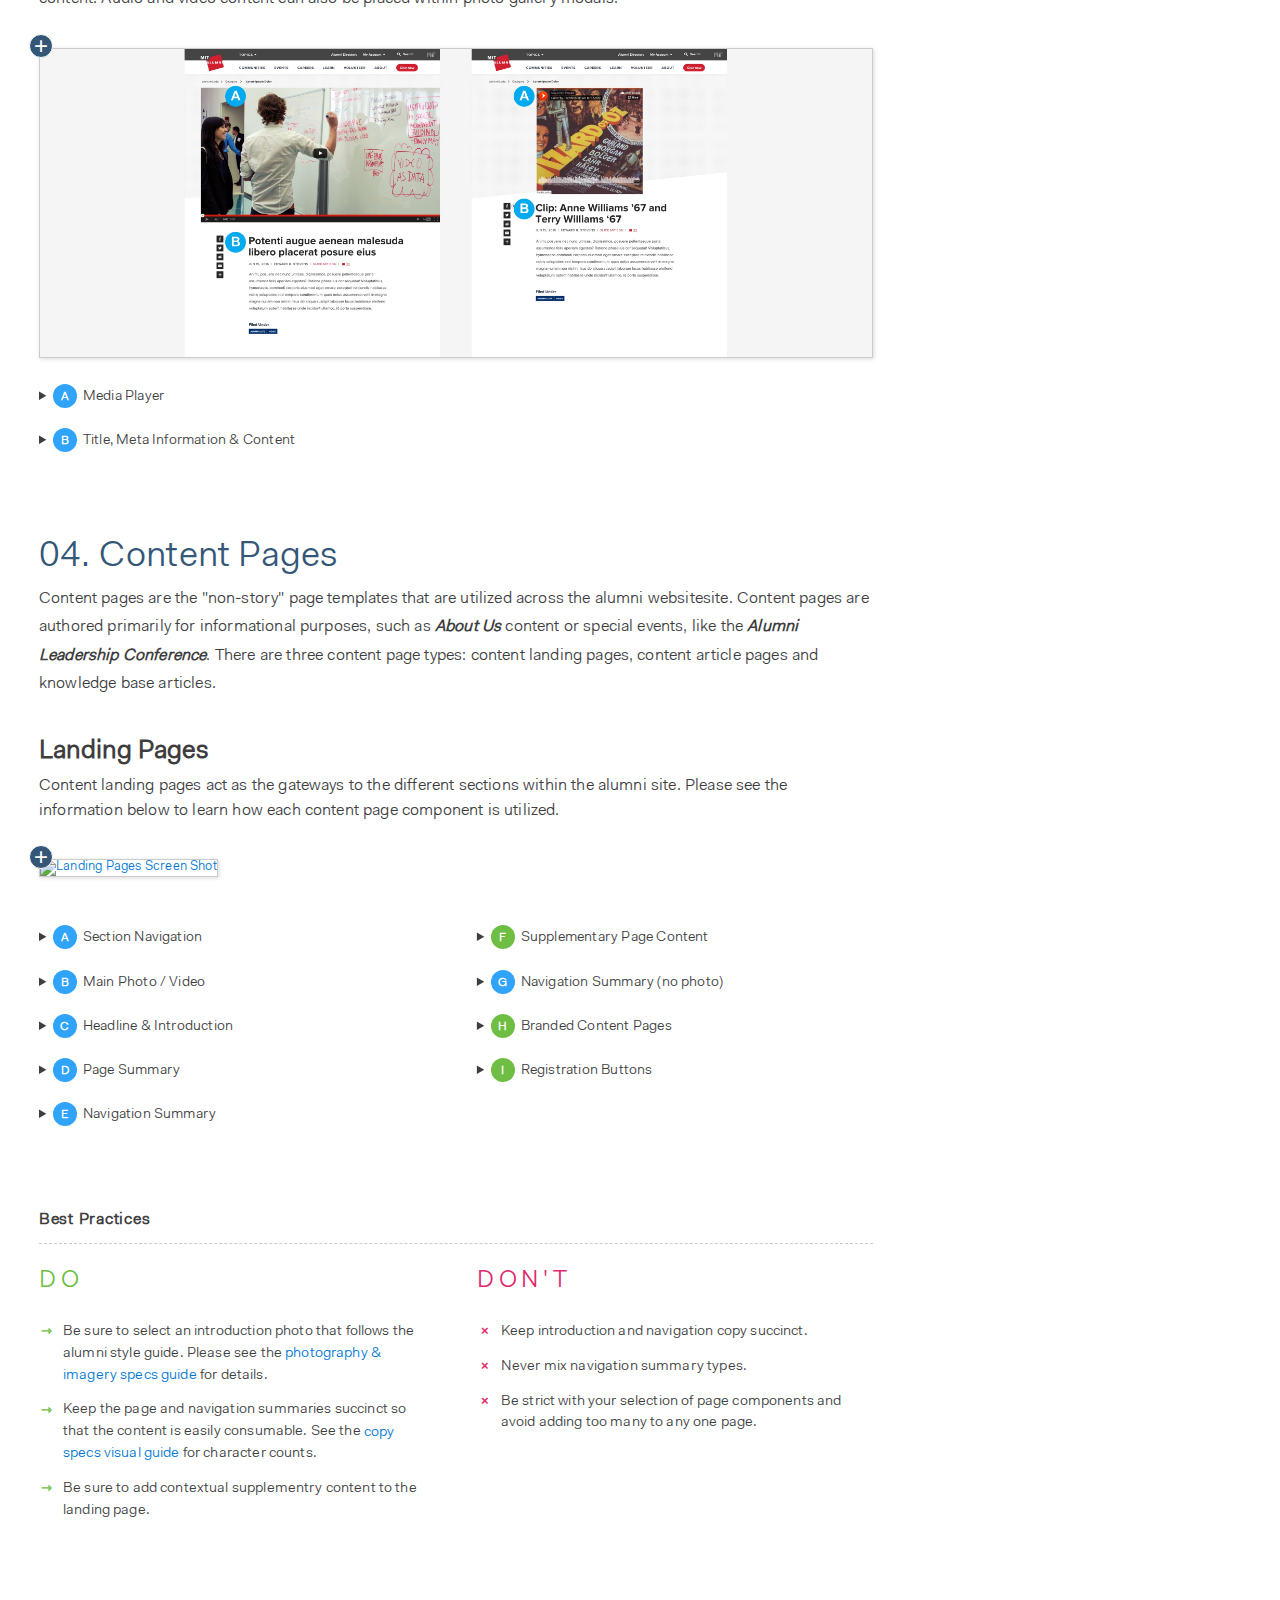
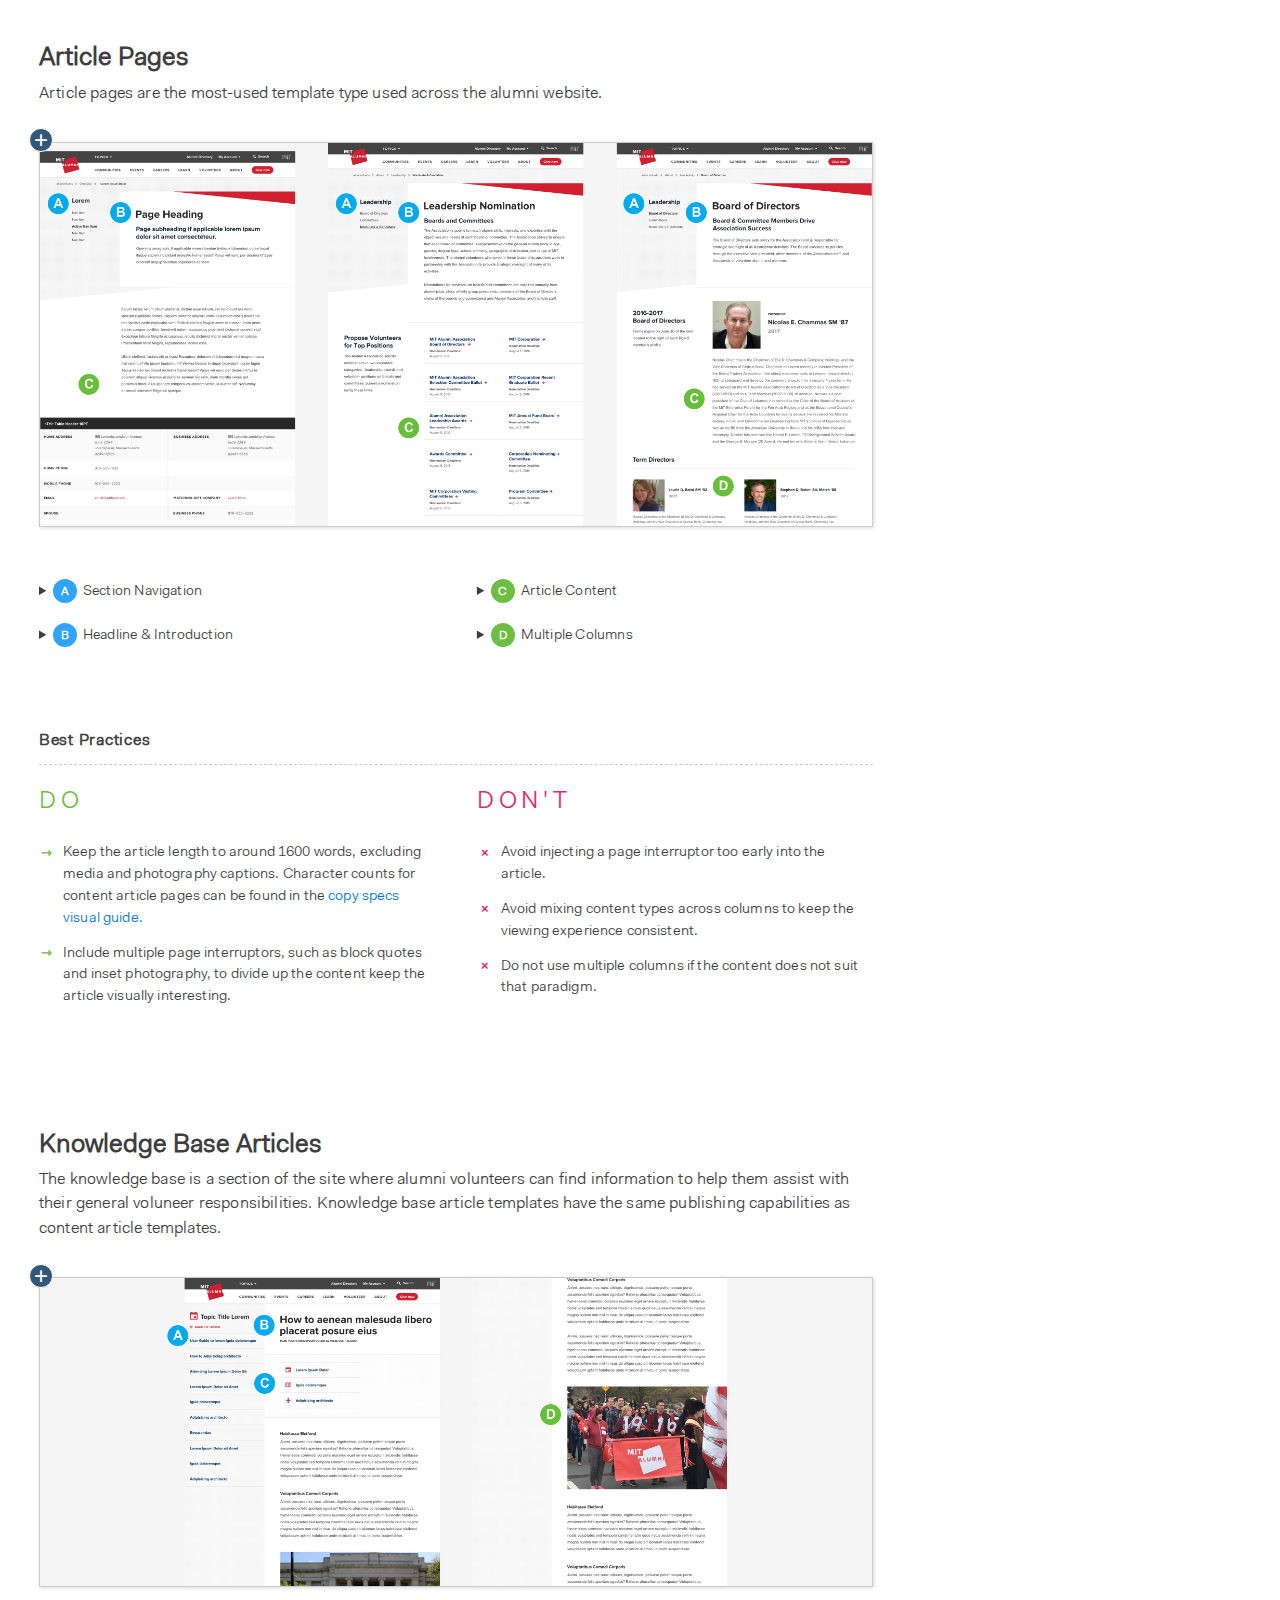
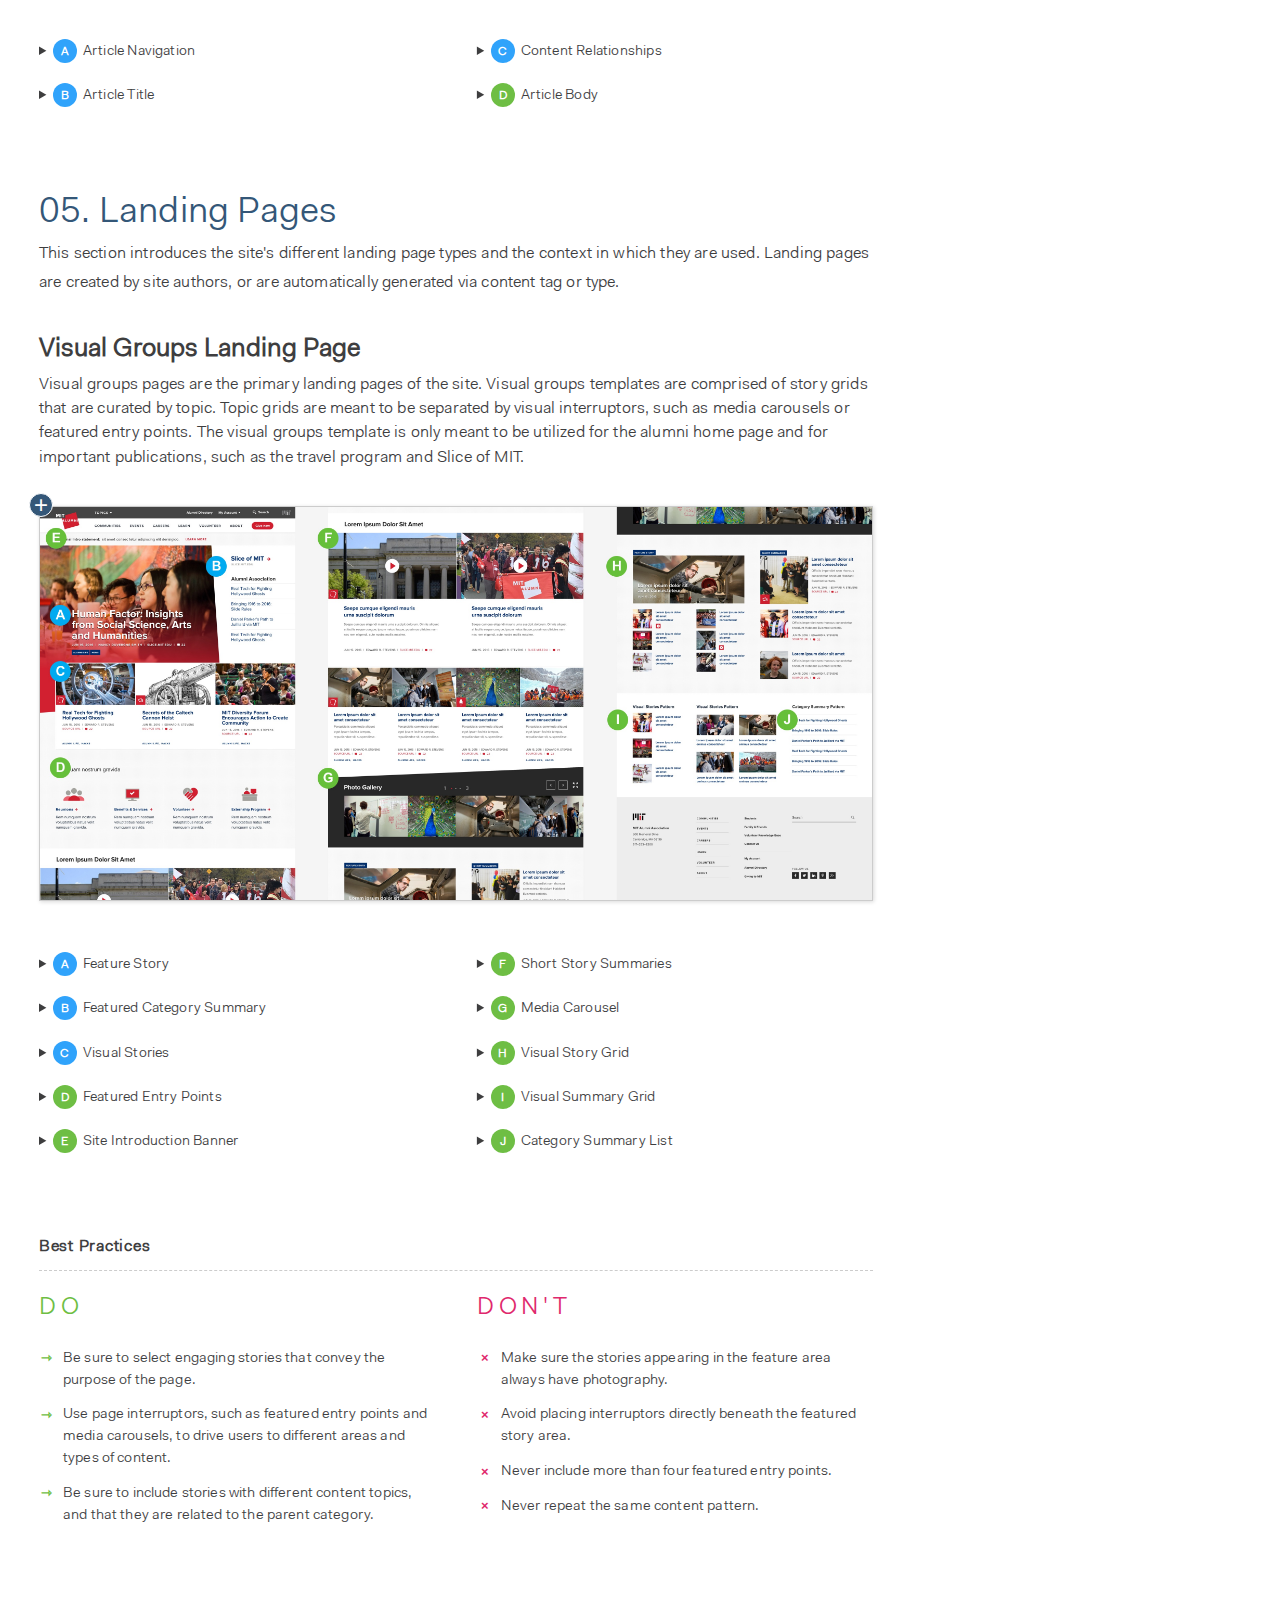
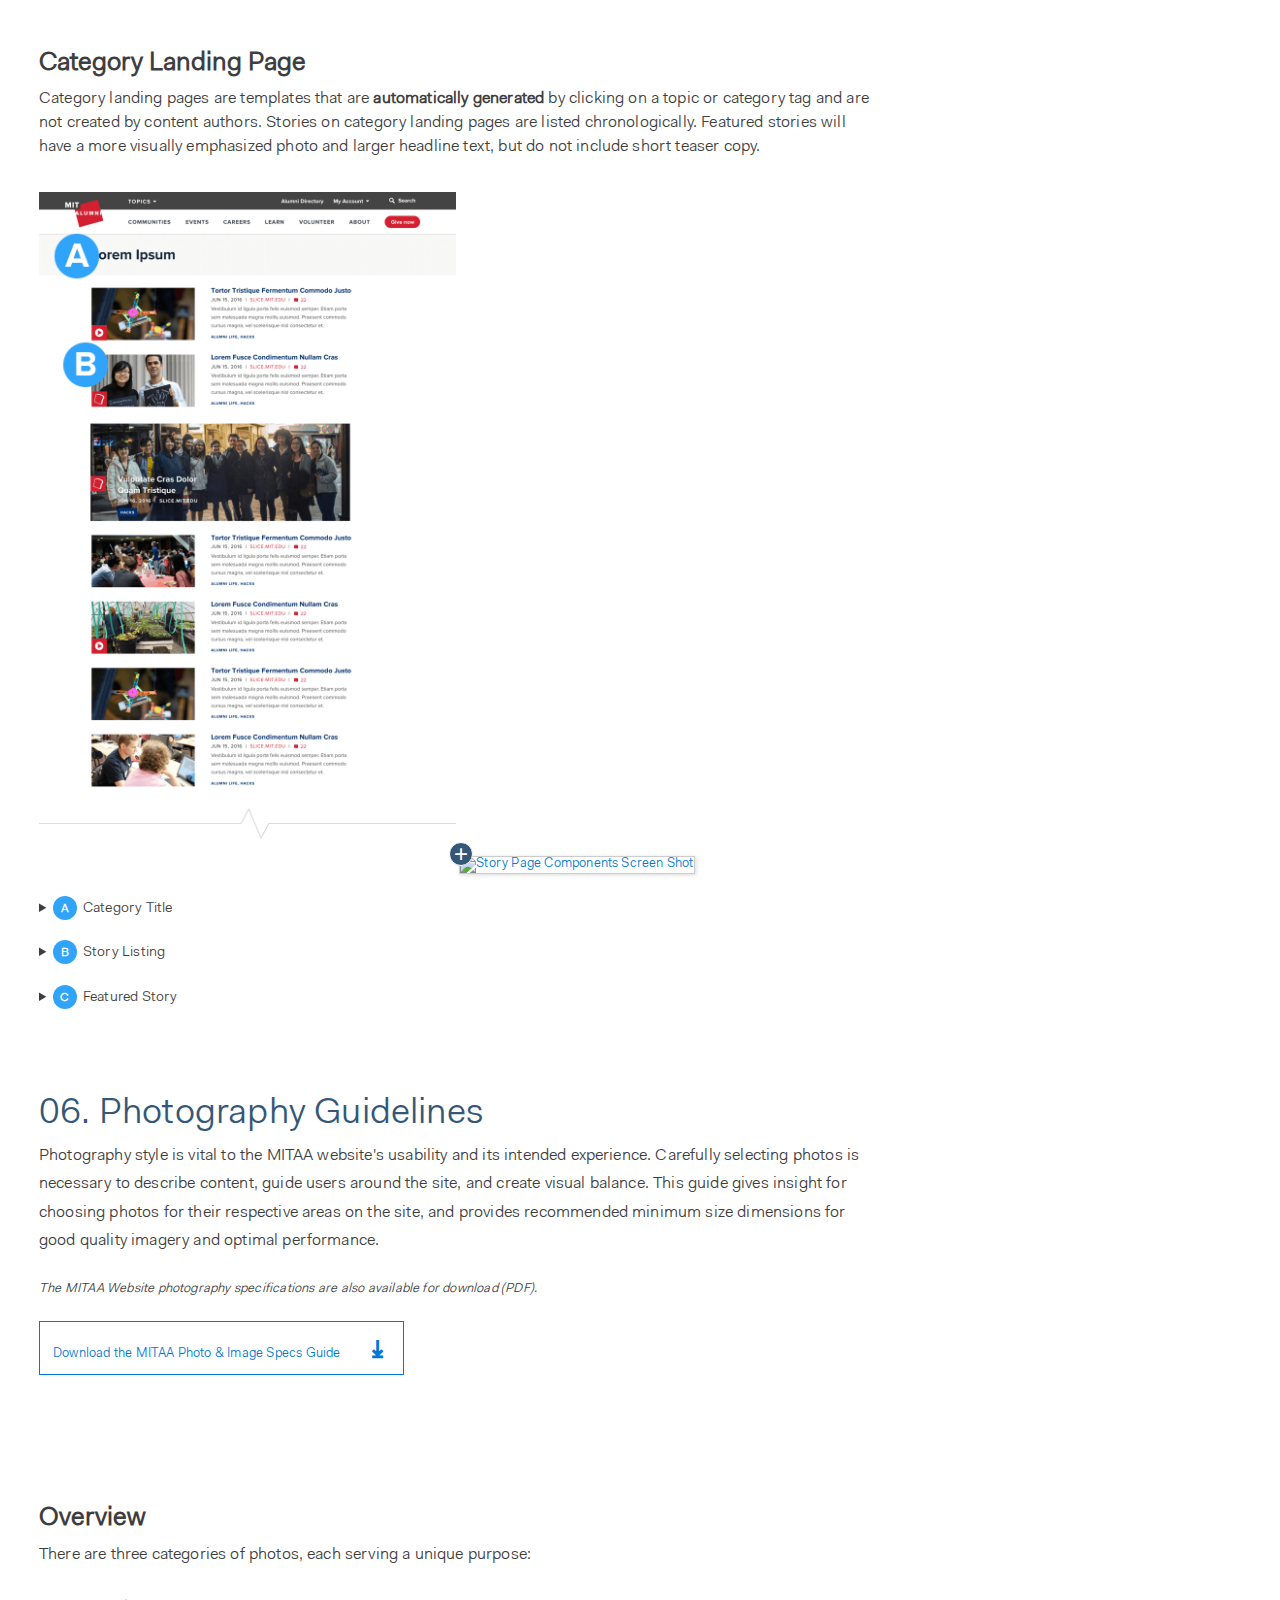
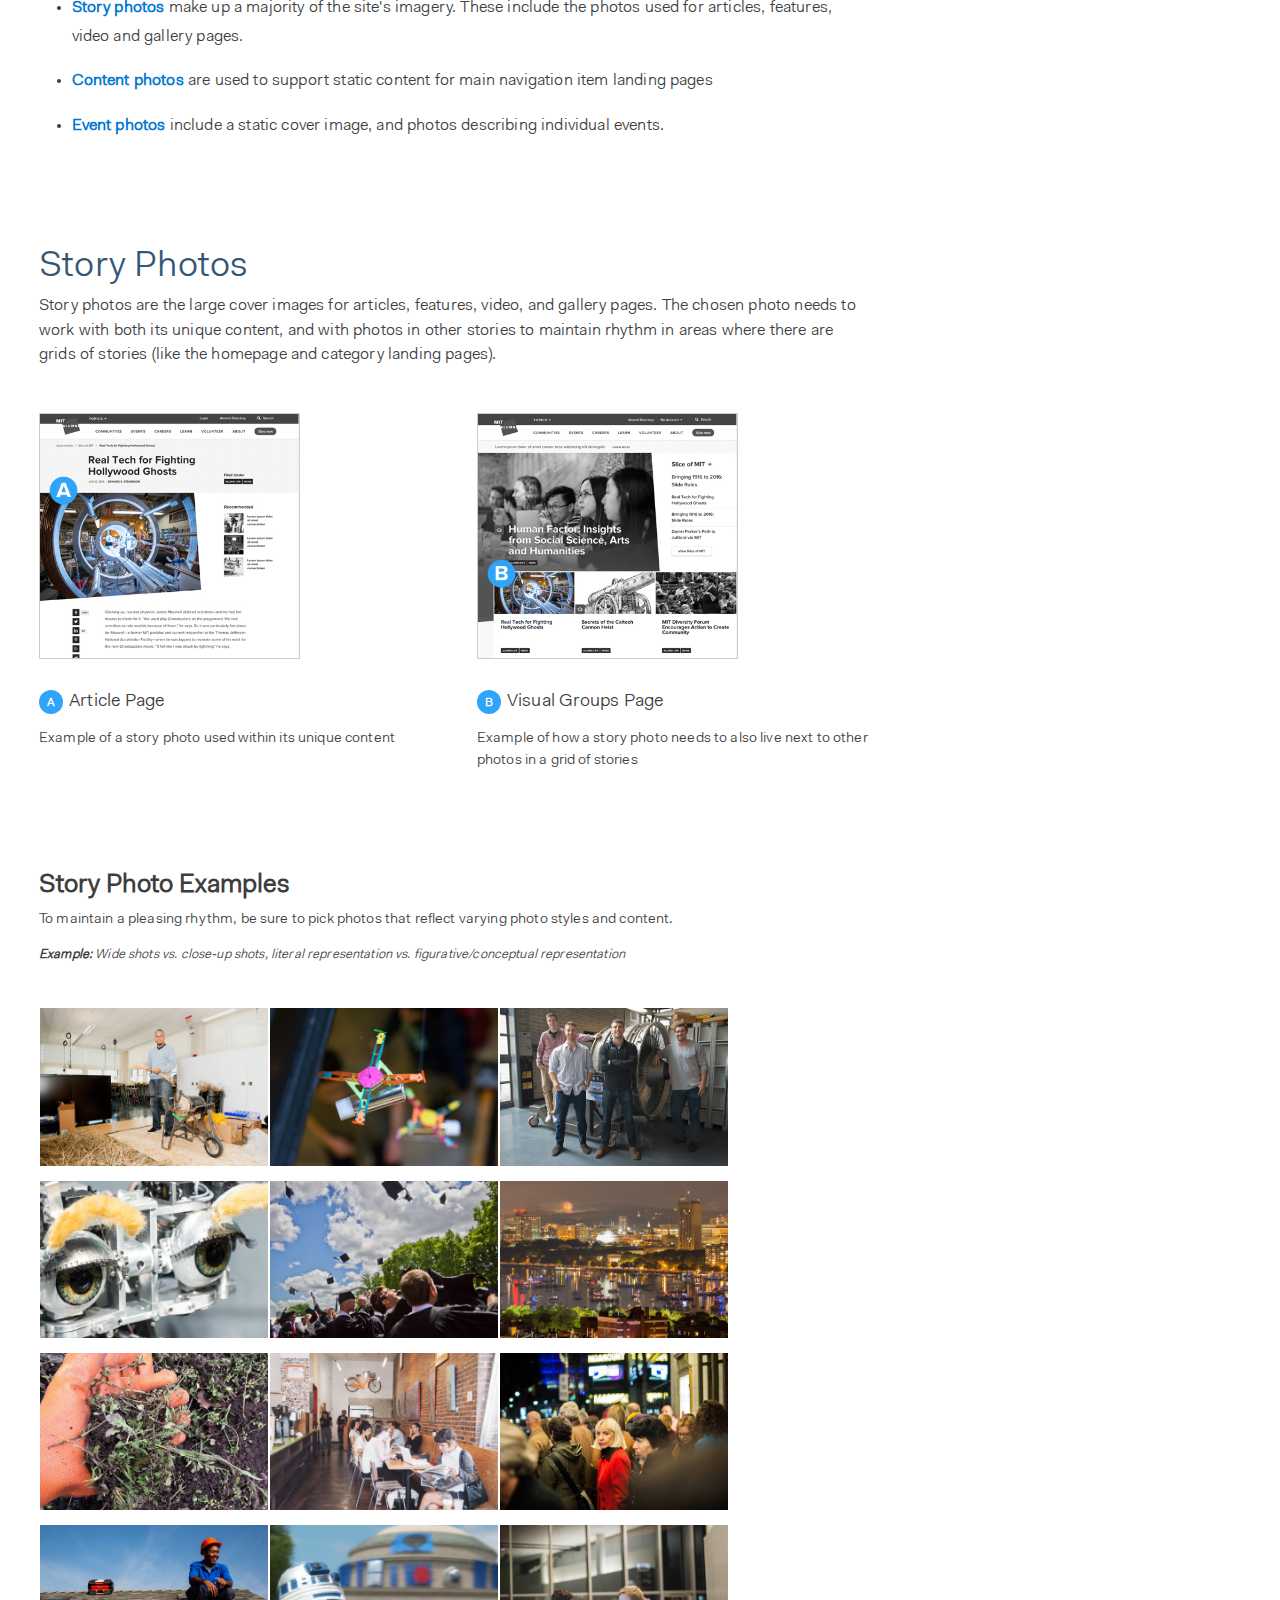
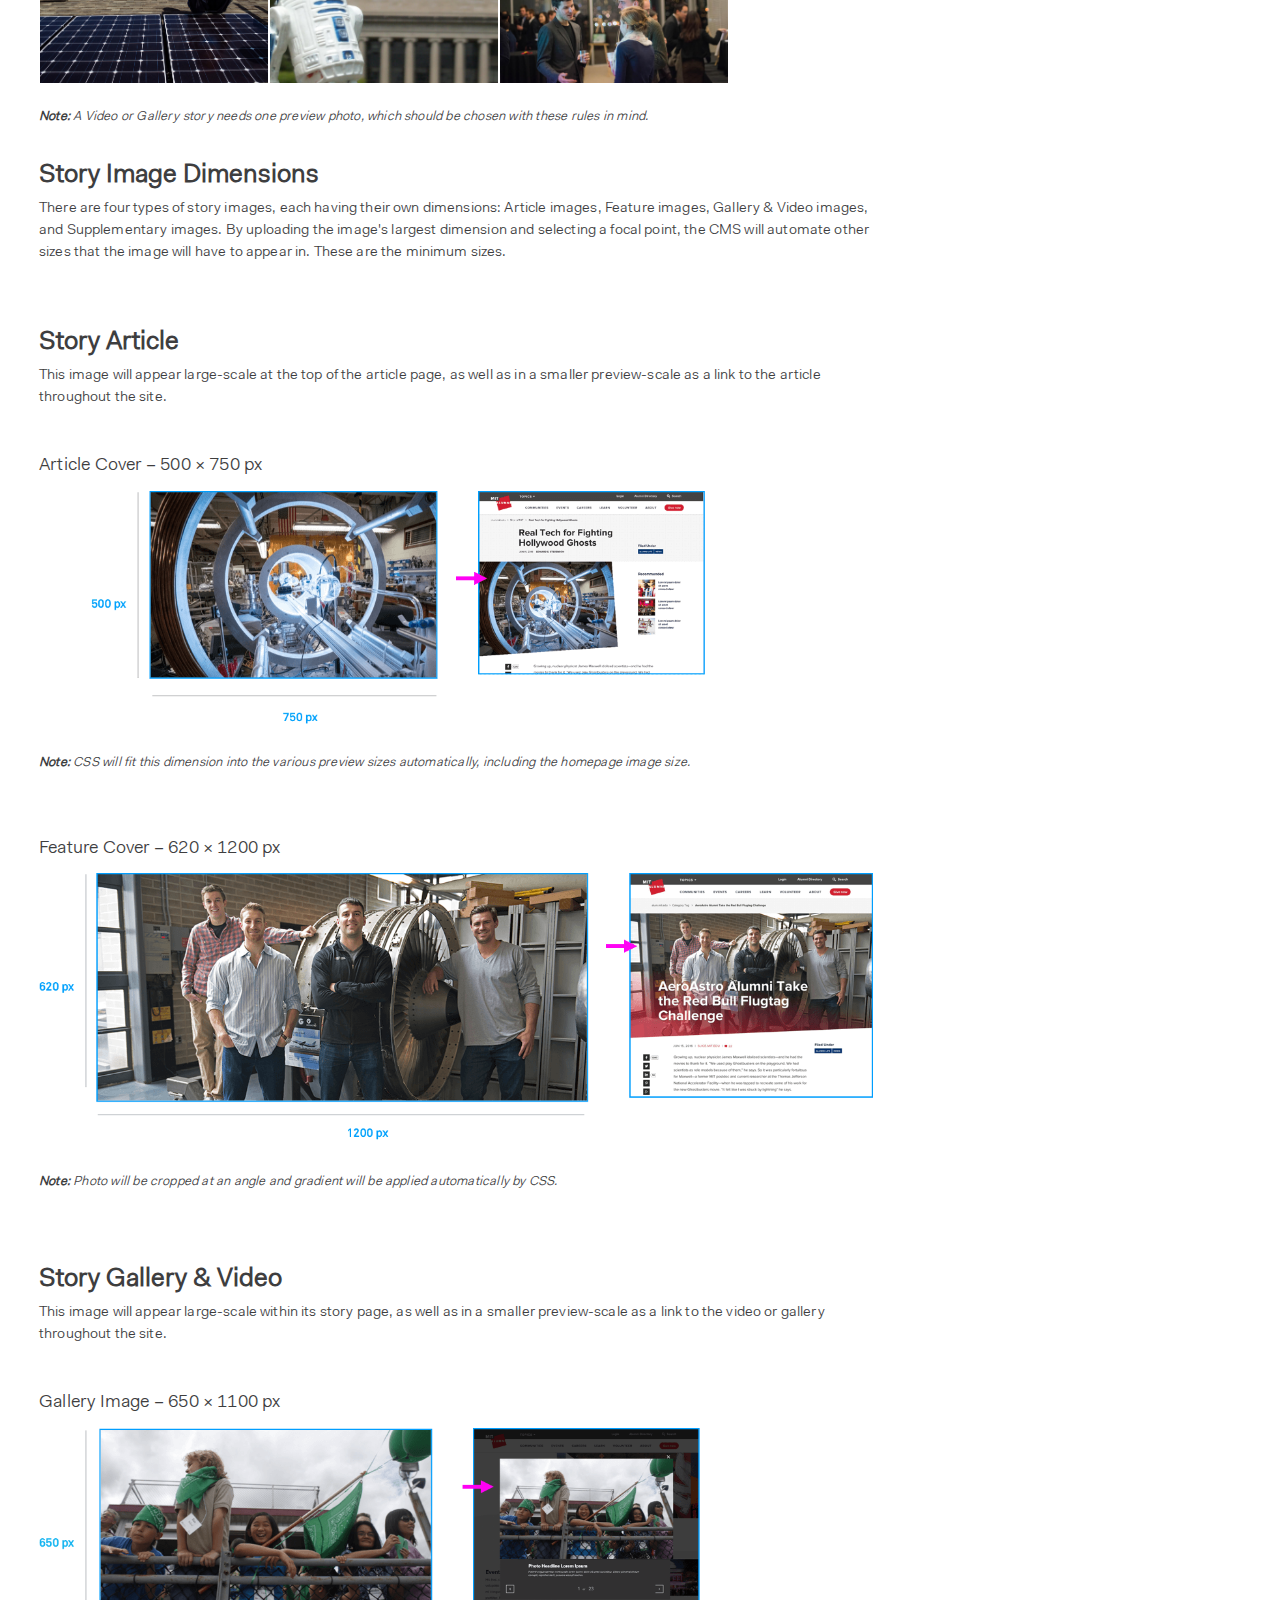
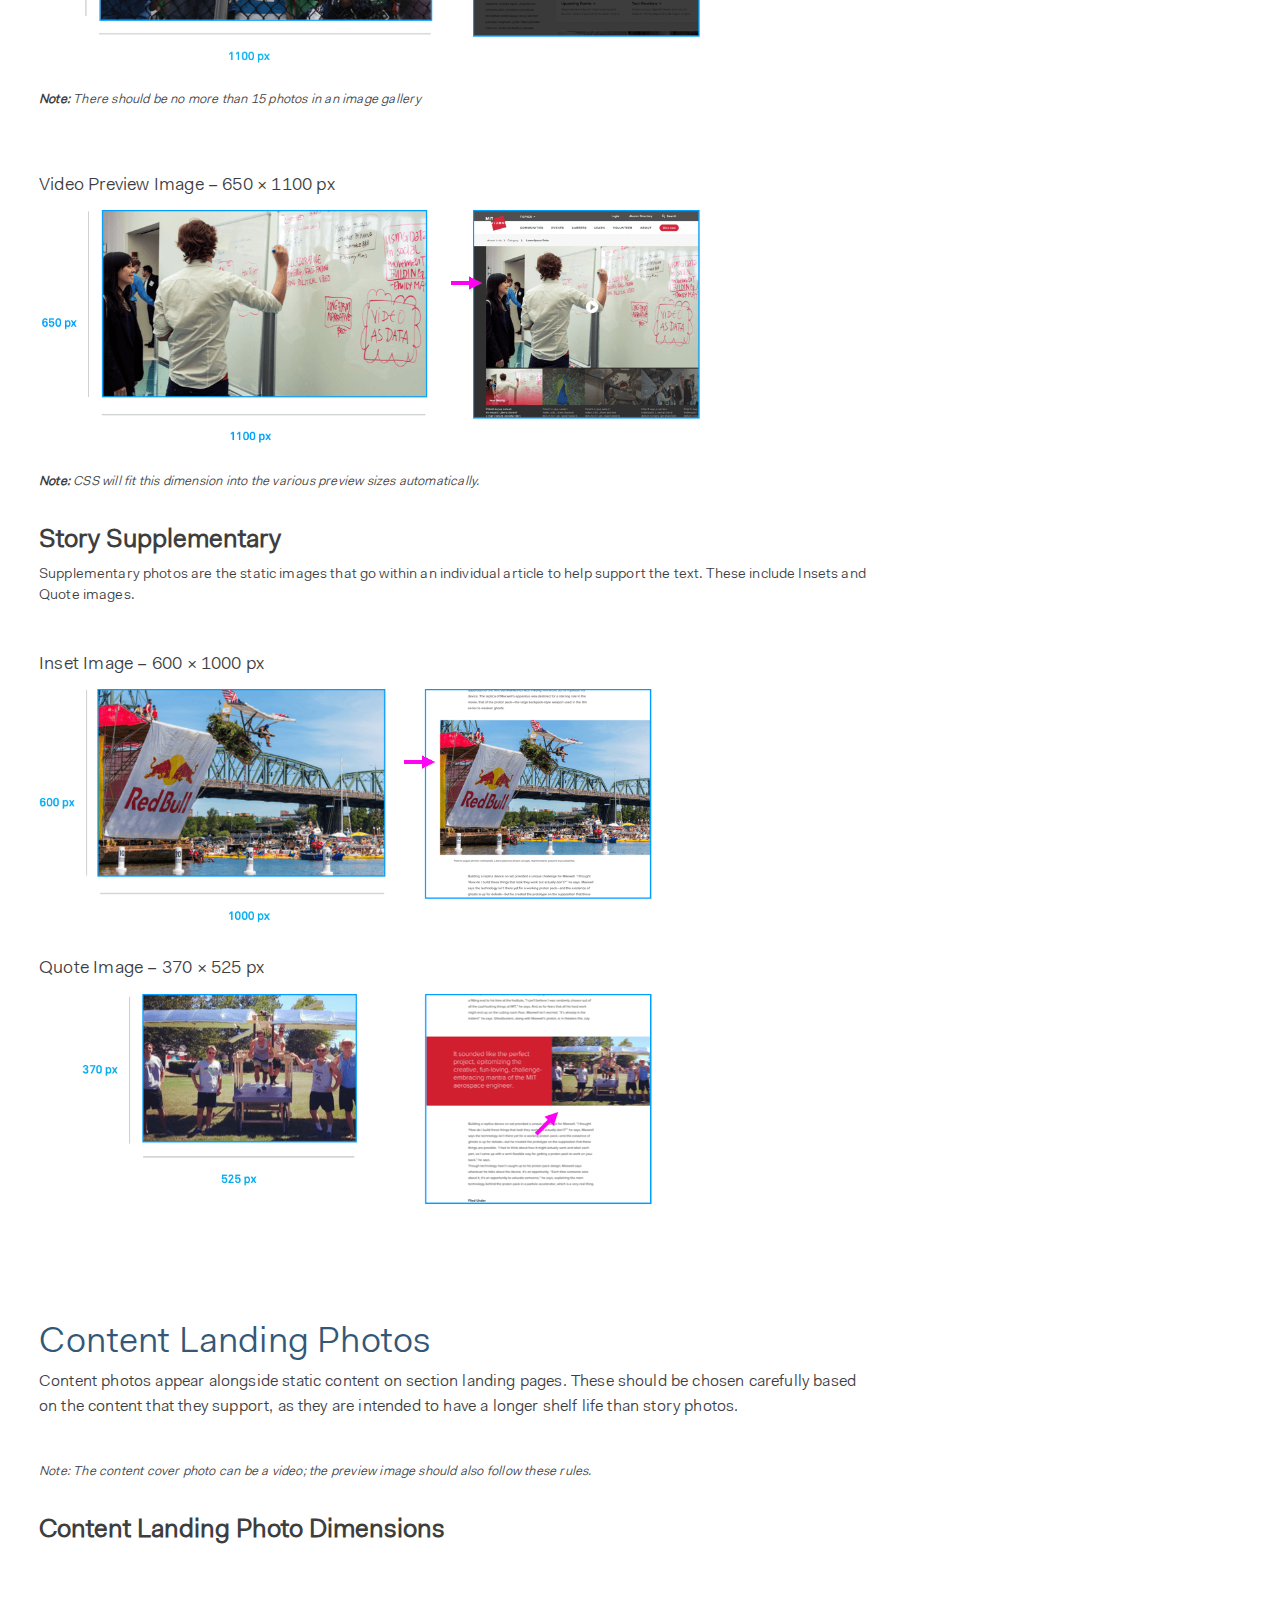
==== commit 3eecc9be: "Content authoring updates" ====
--- a/content-authoring.html
+++ b/content-authoring.html
@@ -3,7 +3,8 @@
 <head>
 	<meta charset="UTF-8">
 	<meta name="description" content="MITAA Content Authoring Guide">
-	<meta name="viewport" content="width=device-width, initial-scale=1.0">
+	<meta http-equiv="X-UA-Compatible" content="IE=edge,chrome=1">
+	<meta name="viewport" content="width=device-width, initial-scale=1.0, maximum-scale=1.0">
 	<link rel="shortcut icon" href="http://www.mothdesign.net/images/favicon.ico">
 	<link rel="stylesheet" href="http://code.ionicframework.com/ionicons/2.0.1/css/ionicons.min.css">
 	<link rel="stylesheet" href="lightbox.min.css">
@@ -58,11 +59,9 @@
 	    });
 	</script>
 </head>
-<body>
+<body class="content-authoring">
 	<header class="sub">
 		<a href="./" class="moth-logo"></a>
-		<span class="title">Content Authoring Guidelines &amp; Best Practices</span>
-		<span class="date">Aug. 23, 2016</date>
 	</header>
 	<main>
 		<header>
@@ -76,7 +75,6 @@
 				<li><a href="#sections">Introduction to Sections</a></li>
 				<li><a href="#stories">Story Pages</a>
 					<ol>
-						<li><a href="#storycomponents">Story Page Components</a></li>
 						<li><a href="#featuredstory">Featured Story</a></li>
 						<li><a href="#visualstory">Visual Story</a></li>
 						<li><a href="#gallery">Gallery Slideshow</a></li>
@@ -85,8 +83,8 @@
 				</li>
 				<li><a href="#contentpages">Content Pages</a>
 					<ol>
-						<li><a href="#contentpagescomponents">Landing Pages &amp; Components</a></li>
-						<li><a href="#contentarticles">Article Pages &amp; Components</a></li>
+						<li><a href="#landingpages">Landing Pages </a></li>
+						<li><a href="#contentarticles">Article Pages </a></li>
 						<li><a href="#knowledgebasearticles">Knowledge Base Articles</a></li>
 					</ol>
 				</li>
@@ -102,12 +100,9 @@
 					</ol>
 				</li>
 			</ol>
-			<section>
-				<p><span class="letter optional">•</span> Optional</p>
-				<p><span class="letter">•</span> Required</p>
-			</section>
-			<h3><a href="index.html">MITAA Website Guidelines &amp; Documentation</a></h3>
-			<!--a href="#" class="info">++</a-->
+			<p><span class="letter optional">•</span> Optional / Flexible</p>
+			<p><span class="letter">•</span> Required / Automatic</p>
+			<!--p><a href="index.html">MITAA Website Guidelines &amp; Documentation</a></p-->
 		</aside>
 		<!--number1-->
 		<section id="purpose">
@@ -115,23 +110,34 @@
 			<p>This guide was created to help new authors of the MIT Alumni Association website create and curate beautiful pages and content. These guidelines cover the different template types and illustrates how elements should be used in each page. Adherence to this guide is crucial in order to maintain the visual integrity of the Alumni Association brand and to ensure that site content is authored optimally.</p>
 		</section>
 		<!--number2-->
-		<section id="sections">
+		<section id="sections" class="intro">
 			<h2><span>02.</span> Introduction to Sections</h2>
-			<h3><a href="#stories">Story Pages</a></h3>
-			<p>This section introduces the Story pages, which are the most commonly authored page type on the Alumni website. It outlines components used to create a story, and illustrates the best practices. Story pages are created by site authors, or content is collected from other MIT sources.</p>
-			<h3><a href="#contentpages">Content Pages</a></h3>
-			<p>This section outlines the different content page types, their components, and how to best construct them. Content pages are created by site authors as well as users of the site with specific permissions.</p>
-			<h3><a href="#landingpages">Landing Pages</a></h3>
-			<p>Landing pages are produced by site authors, or are automatically generated via currated topic tags.</p>
-			<h3><a href="#photoguide">Photography Guidelines</a></h3>
-			<p>This section provides site authors photography guidance and specifications for all page types.</p>
+			
+			<ul class="intro">
+				<li>
+					<h4><a href="#stories">Story Pages</a></h4>
+					<p>This section introduces the Story pages, which are the most commonly authored page type on the Alumni website. It outlines components used to create a story, and illustrates the best practices. Story pages are created by site authors, or content is collected from other MIT sources.</p>
+				</li>
+				<li>
+					<h4><a href="#contentpages">Content Pages</a></h4>
+					<p>This section outlines the different content page types, their components, and how to best construct them. Content pages are created by site authors as well as users of the site with specific permissions.</p>
+				</li>
+				<li>
+					<h4><a href="#landingpages">Landing Pages</a></h4>
+					<p>Landing pages are produced by site authors, or are automatically generated via currated topic tags.</p>
+				</li>
+				<li>
+					<h4><a href="#photoguide">Photography Guidelines</a></h4>
+					<p>This section provides site authors photography guidance and specifications for all page types.</p>
+				</li>
+			<ul/>
 		</section> 
 		<section id="stories">
 			<h2><span>03.</span> Story Pages</h2>
-			<div id="storycomponents">
-				<h3>Story Page Components</h3>
-				<p> A story is comprised of several different components, ranging from a story's photograpy and text, to is metadata and other related content pieces. Please see the content below for information about each story component.</p>
-				<img src="images/stories/storycomponents.png" alt="Story Page Components Screen Shot">
+			<div id="featuredstory">
+				<h3>Featured Story</h3>
+				<p>Featured stories are the most robust of all story template types. Featured stories are meant to be rich reading experiences and should include multiple inset elements: carousels, embedded media, factoids and quotes. Feature story templates should be used for important articles or to highlight the profiles of influential people.</p>
+				<a href="images/stories/storycomponents.jpg" data-lightbox="Feature Story" class="img-link"><img src="images/stories/storycomponents.jpg" alt="Story Page Components Screen Shot"></a>
 				<div class="split">
 					<ul>
 						<li>
@@ -195,37 +201,31 @@
 								<p>Next Up stories are automatically generated by the system. They feature the main photo, headline, and metadata for each story.</p>
 							</details>
 						</li>
-						<li>
+						<!--li>
 							<details>
 								<summary><h4><span class="letter">K</span>Media Flag</h4></summary>
 								<p>Media flags denote the type of media content that is associated with a story. Each flag is automatically generated based on the media type.</p>
 							</details>
-						</li>
-						<li>
-							<details>
-								<summary><h4><span class="letter">L</span>Related / Recommended Stories</h4></summary>
+						</li-->
+						<li>
+							<details>
+								<summary><h4><span class="letter">K</span>Related / Recommended Stories</h4></summary>
 								<p>Related stories are generated by the system via categories and tags, or they can be directly currated by authors.</p>
 							</details>
 						</li>
 					</ul>
-				</div>
-			</div>
-			<div id="featuredstory">
-				<h3>Featured Story</h3>
-				<p>Featured stories are the most robust of all story template types. Featured stories are meant to be rich reading experiences and should include multiple inset elements: carousels, embedded media, factoids and quotes. Feature story templates should be used for important articles or to highlight the profiles of influential people.</p>
+				</div>	
 				<div class="split shaded">
 					<h6>Best Practices</h6>
-					<div class="left do">
+					<div class="do">
 						<h5>Do</h5>
-						<a href="images/stories/feat_do_full.png" data-lightbox="Featured Storydos-1" class="img-link"><img src="images/stories/feat_do_thumb.png" alt="Featured Story Do's Screen Shot" class=""></a>
 						<ul>
 							<li><p>Include multiple page interruptors, such as block quotes and inset photography, to divide up the content keep the story visually interesting.</p></li>
 							<li><p>Keep the story length to around 1600 words, excluding media and photography captions. Character counts for feature story elements can be found in the <a href="https://invis.io/GV87NKZSY#/182009564_M">copy specs visual guide.</a></p></li>
 						</ul>
 					</div>
-					<div class="right dont break">
+					<div class="dont break">
 						<h5>Don't</h5>
-						<a href="images/stories/feat_dont_full.png" data-lightbox="Featured Storydonts-1" class="img-link"><img src="images/stories/feat_dont_thumb.png" alt="Featured Story Dont's Screen Shot" class=""></a>
 						<ul>
 							<li><p>Avoid using too many page interruptors, as it will make story difficult to follow.</p></l>
 							<li><p>Do not use multiple instances of the same type of interruptor in succession.</p></li>
@@ -234,17 +234,10 @@
 					</div>
 				</div>
 			</div>
-	<div id="visualstory">
+		<div id="visualstory">
 		<h3>Visual Story</h3>
 		<p>Visual stories are used as a general purpose article template, and should be utilized for the majority of the articles published on the site. Visual stories have many of the same attributes as featured stories, but do not contain as much content. Visual stories use a minimum number of inset story components in order to keep the content succinct.</p>
-		<div class="split">
-			<div class="left">
-				<img src="images/stories/visual_components_a.png" alt="Visual Story Screen Shot" class="two-thirds">
-			</div>
-			<div class="right">
-				<img src="images/stories/visual_components_b.png" alt="Visual Story Screen Shot" class="two-thirds">
-			</div>
-		</div>
+		<a href="images/stories/visualstories.jpg" data-lightbox="Visual Story" class="img-link"><img src="images/stories/visualstories.jpg" alt="Story Page Components Screen Shot"></a>
 		<div class="split">
 			<ul>
 				<li>
@@ -300,17 +293,15 @@
 		</div>
 		<div class="split shaded" id="visualstorydosdonts">
 			<h6>Best Practices</h6>
-			<div class="left do">
+			<div class="do">
 				<h5>Do</h5>
-				<a href="images/stories/visualstorydo.png" data-lightbox="Visual Storydos-1" class="img-link"><img src="images/stories/visualstorydothumb.png" alt="Visual Story Do's Screen Shot" class=""></a>
 				<ul>
 					<li><p>Use a maximum of 2 page interruptors so that the story remains short.</p></li>
 					<li><p>Keep the story length to around 1600 words, excluding media and photography captions. Character counts for feature story elements can be found in the <a href="https://invis.io/GV87NKZSY#/182007013_J">copy specs visual guide.</a></p></li>
 				</ul>
 			</div>
-			<div class="right dont break">
+			<div class="dont break">
 				<h5>Don't</h5>
-				<a href="images/stories/visualstorydontsthumb.png" data-lightbox="Visual Storydos-1" class="img-link"><img src="images/stories/visualstorydontsthumb.png" alt="Visual Story Do's Screen Shot" class=""></a>
 				<ul>
 					<li><p>Do not use multiple instances of the same type of interruptor in succession.</p></li>
 					<li><p>Don't place page interruptors too closely together to avoid making the page feel crowded.</p></li>
@@ -321,10 +312,7 @@
 	<div id="gallery">
 		<h3>Gallery Slideshow</h3>
 		<p>Galleries are used to showcase photo-driven stories. Galleries can exist as their own page or can be placed in a modal overlay if the gallery is linked to within a page.</p>		
-		<div class="split">
-			<div class="left"><img src="images/stories/galllerycomponents.png" alt="Gallery Slideshow Screen Shot" class="two-thirds"></div>
-			<div class="right"><img src="images/stories/galllerymodal.png" alt="Gallery Slideshow Screen Shot" class="two-thirds"></div>
-		</div>
+		<a href="images/stories/gallery.jpg" data-lightbox="Visual Story" class="img-link"><img src="images/stories/gallery.jpg" alt="Story Page Components Screen Shot"></a>
 		<div class="split">
 			<ul>
 				<li>
@@ -367,16 +355,14 @@
 		</div>
 		<div class="split shaded">
 			<h6>Best Practices</h6>
-			<div class="left do">
+			<div class="do">
 				<h5>Do</h5>
-				<a href="images/stories/gallerydo.png" data-lightbox="Gallery Slideshowdos-1" class="img-link"><img src="images/stories/gallerydo.png" alt="Gallery Slideshow Do's Screen Shot" class=""></a>
 				<ul>
 					<li><p>Make sure that photos have headlines and captions. Although photo headlines and captions are optional, associating text content with each photo helps an author effectively communicate their story. </p></li>
 				</ul>
 			</div>
-			<div class="right dont break">
+			<div class="dont break">
 				<h5>Don't</h5>
-				<a href="images/stories/gallerydont.png" data-lightbox="Gallery Slideshowdos-1" class="img-link"><img src="images/stories/gallerydont-thumb.png" alt="Gallery Slideshow Dont's Screen Shot" class=""></a>
 				<ul>
 					<li><p>Avoid using more than 15 photos in a carousel. Although a gallery can accomodate more than 15 photos, it is recommended to keep the quantity low to ensure that the reader will view all of them and continue through the story.</p></l>
 				</ul>
@@ -384,69 +370,34 @@
 		</div>
 	</div>
 	<div id="linkedmedia">
-		<h3>Audio / Video Page</h3>
-		<p>Audio and video content pieces have the option to be treated as article pages that include supporting and related content. Audio and video content can also be placed within photo gallery modals.</p>
-		<div class="split">
-			<div class="left"><img src="images/stories/video.png" alt="Audio / Video Page Screen Shot" class="two-thirds"></div>
-			<div class="right"><img src="images/stories/audio.png" alt="Audio / Video Page Screen Shot" class="two-thirds"></div>
-		</div>
-		<div class="split">
+		<h3>Video / Audio Page</h3>
+		<p>Video and audeo content pi eces have the option to be treated as article pages that include supporting and related content. Audio and video content can also be placed within photo gallery modals.</p>
+		<a href="images/stories/media.jpg" data-lightbox="Visual Story" class="img-link"><img src="images/stories/media.jpg" alt="Story Page Components Screen Shot"></a>
+		<div class="">
 			<ul>
 				<li>
 					<details>
-						<summary><h4><span class="letter">A</span>Video Player</h4></summary>
+						<summary><h4><span class="letter">A</span>Media Player</h4></summary>
 						<p>This is the primary video display area.</p>
 					</details>
 				</li>
 				<li>
 					<details>
-						<summary><h4><span class="letter">B</span>"Now Playing" Indicator Thumbnial</h4></summary>
-						<p>This indicator highlights the video that is currently playing. Short descriptions of each video appear beneath each thumbnail.</p>
-					</details>
-				</li>
-				<li>
-					<details>
-						<summary><h4><span class="letter">C</span>Title, Meta Information &amp; Content</h4></summary>
+						<summary><h4><span class="letter">B</span>Title, Meta Information &amp; Content</h4></summary>
 						<p>This is where the title, meta information and text content of the video are located.</p>
 					</details>
 				</li>
-				<li class="break">
-					<details>
-						<summary><h4><span class="letter">D</span>Primary Audio Area</h4></summary>
-						<p>This is the area where an audio file is embedded.</p>
-					</details>
-				</li>
-				<li>
-					<details>
-						<summary><h4><span class="letter">E</span>"Now Playing" Indicator Thumbnail</h4></summary>
-						<p>This indicator highlights the audio clip that is currently playing. Short descriptions of each audio clip appear beneath each thumbnail.</p>
-					</details>
-				</li>
-				<li>
-					<details>
-						<summary><h4><span class="letter">F</span>Title, Meta Information &amp; Content</h4></summary>
-						<p>This is where the title, meta information and text content of the audio clip are located.</p>
-					</details>
-				</li>
 			</ul>
-		</div>
-		<div class="shaded">
-			<h6>Best Practices</h6>
-			<div class="do">
-				<ul>
-					<li class="break"><p>Please review and follow the best practices for creating a <a href="#visualstorydosdonts">Visual Story Page</a>.</p></li>
-				</ul>
-			</div>
 		</div>
 	</div>
 </section>
 <section id="contentpages">
 	<h2><span>04.</span> Content Pages</h2>
 	<p>Content pages are the "non-story" page templates that are utilized across the alumni websitesite. Content pages are authored primarily for informational purposes, such as <em>About Us</em> content or special events, like the <em>Alumni Leadership Conference</em>. There are three content page types: content landing pages, content article pages and knowledge base articles.</p>
-			<div id="contentpagescomponents">
-				<h3>Landing Pages &amp; Components</h3>
+			<div id="landingpages">
+				<h3>Landing Pages </h3>
 				<p>Content landing pages act as the gateways to the different sections within the alumni site. Please see the information below to learn how each content page component is utilized.</p>
-				<img src="images/contentpages/contentcomponents.png" alt="Landing Pages &amp; Components Screen Shot">
+				<a href="images/contentpages/content landing.jpg" data-lightbox="Visual Story" class="img-link"><img src="images/contentpages/content landing.jpg" alt="Landing Pages  Screen Shot"></a>
 				<div class="split">
 					<ul>
 						<li>
@@ -505,22 +456,18 @@
 						</li>
 					</ul>
 				</div>
-			</div>
-			<div>
 				<div class="split shaded">
 					<h6>Best Practices</h6>
-					<div class="left do">
+					<div class="do">
 						<h5>Do</h5>
-						<a href="images/contentpages/benefits.png" data-lightbox="Landing Pages &amp; Componentsdos-1" class="img-link"><img src="images/contentpages/benefits-thumb.png" alt="Landing Pages &amp; Components Do's Screen Shot" class=""></a>
 						<ul>
 							<li><p>Be sure to select an introduction photo that follows the alumni style guide. Please see the <a href="#photoguide">photography &amp; imagery specs guide</a> for details.</p></li>
 							<li><p>Keep the page and navigation summaries succinct so that the content is easily consumable. See the <a href="https://projects.invisionapp.com/share/GV87NKZSY#/screens/179776148">copy specs visual guide</a> for character counts.</p></li>
 							<li><p>Be sure to add contextual supplementry content to the landing page.</p></li>
 						</ul>
 					</div>
-					<div class="right dont break">
+					<div class="dont break">
 						<h5>Don't</h5>
-						<a href="images/contentpages/benefits_dont.png" data-lightbox="Landing Pages &amp; Componentsdonts-1" class="img-link"><img src="images/contentpages/benefits-dont-thumb.png" alt="Landing Pages &amp; Components Dont's Screen Shot" class=""></a>
 						<ul>
 							<li><p>Keep introduction and navigation copy succinct.</p></li>
 							<li><p>Never mix navigation summary types.</p></li>
@@ -530,9 +477,9 @@
 				</div>
 			</div>
 			<div id="contentarticles">
-				<h3>Article Pages &amp; Components</h3>
+				<h3>Article Pages </h3>
 				<p>Article pages are the most-used template type used across the alumni website.</p>
-				<img src="images/contentpages/articlecomponents.png" alt="Article Pages &amp; Components" class="">
+				<a href="images/contentpages/article.jpg" data-lightbox="Visual Story" class="img-link"><img src="images/contentpages/article.jpg" alt="Article Pages " class=""></a>
 				<div class="split">
 					<ul>
 						<li>
@@ -549,38 +496,14 @@
 						</li>
 						<li>
 							<details>
-								<summary><h4><span class="letter optional">C</span>Page Interruptors</h4></summary>
-								<p>A variety of page interruptors are available to interject calls to action or subcontent within an article. Examples of page interruptors are: inset images, block quotes, slideshows and factoids.</p>
-							</details>
-						</li>
-						<li>
-							<details>
-								<summary><h4><span class="letter optional">D</span>General Page Content</h4></summary>
-								<p>Please see the <a href="https://invis.io/HB8AM5KED#/181663612_HTML_Elements">html style guide</a> for a list of basic elements.</p>
-							</details>
-						</li>
-						<li>
-							<details>
-								<summary><h4><span class="letter optional">E</span>Emphasised Content</h4></summary>
-								<p>An emphasized introduction area is used in cases where visual more emphasis needs to be placed on an article.</p>
-							</details>
-						</li>
-						<li>
-							<details>
-								<summary><h4><span class="letter optional">F</span>Multiple Columns</h4></summary>
-								<p>Article content can be divided by up to four columns, depending on the context and quantity of information on the page.</p>
-							</details>
-						</li>
-						<li>
-							<details>
-								<summary><h4><span class="letter optional">G</span>Inset Imagery</h4></summary>
-								<p>Please see the <a href="#photoguide">photography &amp; imagery specs guide</a> for details on sizing and placement.</p>
-							</details>
-						</li>
-						<li>
-							<details>
-								<summary><h4><span class="letter optional">H</span>Article Body</h4></summary>
-								<p>Article pages are meant to be flexible, thereby allowing any content type to be placed within the article body. An example of this would be including section subnavigation within an article page.</p>
+								<summary><h4><span class="letter optional">C</span>Article Content</h4></summary>
+								<p>Article pages are meant to be flexible, thereby allowing any pattern to be placed within the article body. Please see the <a href="https://invis.io/HB8AM5KED#/181663612_HTML_Elements">html style guide</a> for a list of basic HTML elements.</p>
+							</details>
+						</li>
+						<li>
+							<details>
+								<summary><h4><span class="letter optional">D</span>Multiple Columns</h4></summary>
+								<p>Content can be divided by up to four columns depending on the context and content pattern used.</p>
 							</details>
 						</li>
 					</ul>
@@ -588,19 +511,16 @@
 				<div>
 					<div class="split shaded">
 						<h6>Best Practices</h6>
-						<div class="left do">
+						<div class="do">
 							<h5>Do</h5>
-							<a href="images/contentpages/benefitsservices.png" data-lightbox="Article Pages &amp; Componentsdos-1" class="img-link"><img src="images/contentpages/benefitsservicesthumb.png" alt="Article Pages &amp; Components Do's Screen Shot" class=""></a>
 							<ul>
 								<li><p>Keep the article length to around 1600 words, excluding media and photography captions. Character counts for content article pages can be found in the <a href="https://projects.invisionapp.com/share/GV87NKZSY#/screens/179776148">copy specs visual guide.</a></p></li>
 								<li><p>Include multiple page interruptors, such as block quotes and inset photography, to divide up the content keep the article visually interesting.</p></li>
 							</ul>
 						</div>
-						<div class="right dont break">
+						<div class="dont break">
 							<h5>Don't</h5>
-							<a href="images/contentpages/contentarticledonts.png" data-lightbox="Article Pages &amp; Componentsdos-1" class="img-link"><img src="images/contentpages/contentarticledonts-thumb.png" alt="Article Pages &amp; Components Dont's Screen Shot" class=""></a>
 							<ul>
-								<li><p>Do not use the emphasized content heading if the text does not fit properly.</p></li>
 								<li><p>Avoid injecting a page interruptor too early into the article.</p></li>
 								<li><p>Avoid mixing content types across columns to keep the viewing experience consistent.</p></li>
 								<li><p>Do not use multiple columns if the content does not suit that paradigm.</p></li>
@@ -612,10 +532,8 @@
 			<div id="knowledgebasearticles">
 				<h3>Knowledge Base Articles</h3>
 				<p>The knowledge base is a section of the site where alumni volunteers can find information to help them assist with their general voluneer responsibilities. Knowledge base article templates have the same publishing capabilities as content article templates.</p>
-				<div class="split">
-					<div class="left"><img src="images/contentpages/kbarticle.png" alt="Knowledge Base Articles" class=""></div>
-					<div class="right"><img src="images/contentpages/kbarticle2.png" alt="Knowledge Base Articles" class=""></div>
-				</div>
+				<a href="images/contentpages/kb.jpg" data-lightbox="Visual Story" class="img-link"><img src="images/contentpages/kb.jpg" alt="Story Page Components Screen Shot"></a>
+				
 				<div class="split">
 					<ul>
 						<li>
@@ -638,7 +556,7 @@
 						</li>
 						<li>
 							<details>
-								<summary><h4><span class="letter">D</span>Article Body</h4></summary>
+								<summary><h4><span class="letter optional">D</span>Article Body</h4></summary>
 								<p>Article pages are meant to be flexible, thereby allowing any content type to be placed within the article body. An example of this would be including data callouts within an article page.</p>
 							</details>
 						</li>
@@ -651,7 +569,7 @@
 			<div id="visualgroups">
 				<h3>Visual Groups Landing Page</h3>
 				<p>Visual groups pages are the primary landing pages of the site. Visual groups templates are comprised of story grids that are curated by topic. Topic grids are meant to be separated by visual interruptors, such as media carousels or featured entry points. The visual groups template is only meant to be utilized for the alumni home page and for important publications, such as the travel program and Slice of MIT. </p>
-				<img src="images/landingpages/visualgroupcomponents.png" alt="Visual Groups Landing Page Screen Shot">
+				<a href="images/landingpages/visualgroups.jpg" data-lightbox="Visual Story" class="img-link"><img src="images/landingpages/visualgroups.jpg" alt="Story Page Components Screen Shot"></a>
 				<div class="split">
 					<ul>
 						<li>
@@ -684,13 +602,13 @@
 								<p>This area is designated for important messages or alerts.</p>
 							</details>
 						</li>
-						<li>
+						<li class="break">
 							<details>
 								<summary><h4><span class="letter optional">F</span>Short Story Summaries</h4></summary>
 								<p>Short story summaries are contained within a grid structure and may span across two, three or four columns. Short summaries include teaser text for the each story.</p>
 							</details>
 						</li>
-						<li class="break">
+						<li>
 							<details>
 								<summary><h4><span class="letter optional">G</span>Media Carousel</h4></summary>
 								<p>A media carousel may be added to the page flow create more context around a topic and act as a separator between visual story grids.</p>
@@ -698,25 +616,19 @@
 						</li>
 						<li>
 							<details>
-								<summary><h4><span class="letter optional">H</span>Factoid / Call to Action</h4></summary>
-								<p>When applicable a factoid or call to action may be inserted into the page flow to create more context and to act as a separator between visual story grids.</p>
-							</details>
-						</li>
-						<li>
-							<details>
-								<summary><h4><span class="letter optional">I</span>Visual Story Grid</h4></summary>
+								<summary><h4><span class="letter optional">H</span>Visual Story Grid</h4></summary>
 								<p>Stories are grouped together in grids so that they are organized in an easily scannable hierarchy. Visual story grids can contain both visual stories and short story summaries.</p>
 							</details>
 						</li>
 						<li>
 							<details>
-								<summary><h4><span class="letter optional">J</span>Visual Summary Grid</h4></summary>
+								<summary><h4><span class="letter optional">I</span>Visual Summary Grid</h4></summary>
 								<p>Visual Summary Grids are comprised only of short story summaries. Short summaries are comprised of an image, a categoryn link and a headline.</p>
 							</details>
 						</li>
 						<li>
 							<details>
-								<summary><h4><span class="letter optional">K</span>Category Summary List</h4></summary>
+								<summary><h4><span class="letter optional">J</span>Category Summary List</h4></summary>
 								<p>Ths is a list of articles and links that are related to the category of a landing page.</p>
 							</details>
 						</li>
@@ -724,18 +636,16 @@
 				</div>	
 				<div class="split shaded">
 					<h6>Best Practices</h6>
-					<div class="left do">
+					<div class="do">
 						<h5>Do</h5>
-						<a href="images/landingpages/homelong.jpg" data-lightbox="Visual Groups Landing Pagedos-1" class="img-link"><img src="images/landingpages/homelong-thumb.png" alt="Visual Groups Landing Page Do's Screen Shot" class=""></a>
 						<ul>
 							<li><p>Be sure to select engaging stories that convey the purpose of the page.</p></li>
 							<li><p>Use page interruptors, such as featured entry points and media carousels, to drive users to different areas and types of content.</p></li>
 							<li><p>Be sure to include stories with different content topics, and that they are related to the parent category.</p></li>
 						</ul>
 					</div>
-					<div class="right dont break">
+					<div class="dont break">
 						<h5>Don't</h5>
-						<a href="images/landingpages/visualgroupsdont.jpg" data-lightbox="Visual Groups Landing Pagedos-1" class="img-link"><img src="images/landingpages/visualgroupsdont-thumb.png" alt="Visual Groups Landing Page Dont's Screen Shot" class=""></a>
 						<ul>
 							<li><p>Make sure the stories appearing in the feature area always have photography.</p></li>
 							<li><p>Avoid placing interruptors directly beneath the featured story area.</p></li>
@@ -748,7 +658,8 @@
 	<div id="categorylandingpage">
 		<h3>Category Landing Page</h3>		<p>Category landing pages are templates that are <strong>automatically generated</strong> by clicking on a topic or category tag and are not created by content authors. Stories on category landing pages are listed chronologically. Featured stories will have a more visually emphasized photo and larger headline text, but do not include short teaser copy.</p>
 		<img src="images/landingpages/categorylandingpage.png" alt="Category Landing Page Screen Shot" class="half">
-		<div class="split">
+		<a href="images/landingpages/" data-lightbox="Visual Story" class="img-link"><img src="images/landingpages/" alt="Story Page Components Screen Shot"></a>
+		<div>
 			<ul>
 				<li>
 					<details>
@@ -756,10 +667,16 @@
 						<p>This is the title of the topic or category that the stories are associated with.</p>
 					</details>
 				</li>
-				<li class="break">
+				<li>
 					<details>
 						<summary><h4><span class="letter">B</span>Story Listing</h4></summary>
 						<p>This is the listing of story summaries and featured stories that fall under the chosen topic or category.</p>
+					</details>
+				</li>
+				<li>
+					<details>
+						<summary><h4><span class="letter">C</span>Featured Story</h4></summary>
+						<p>Something about a featured story.</p>
 					</details>
 				</li>
 			</ul>
@@ -777,10 +694,10 @@
 			<div class="intro">
 				<h3>Overview</h3>
 				<p>There are three categories of photos, each serving a unique purpose:</p>
-				<ul class="intro two-thirds">
-					<li><p><a href="#storyphotos"><strong>Story photos</strong></a> make up a majority of the site's imagery. These include the photos used for articles, features, video and gallery pages.</p></li>
-					<li><p><a href="#contentlandingphotos"><strong>Content photos</strong></a>  are used to support static content for main navigation item landing pages.</p></li>
-					<li><p><a href="#eventphotos"><strong>Event photos</strong></a> include a static cover image, and photos describing individual events.</p></li>
+				<ul class="intro">
+					<li><a href="#storyphotos"><strong>Story photos</strong></a> make up a majority of the site's imagery. These include the photos used for articles, features, video and gallery pages.</li>
+					<li><a href="#contentlandingphotos"><strong>Content photos</strong></a>  are used to support static content for main navigation item landing pages</li>
+					<li><a href="#eventphotos"><strong>Event photos</strong></a> include a static cover image, and photos describing individual events.</li>
 				</ul>
 			</div>
 			<div id="storyphotos">
@@ -873,7 +790,7 @@
 				</div>
 				<div class="shaded split">
 					<h6>Best Practices</h6>
-					<div class="left do">
+					<div class="do">
 						<h5>Do</h5>
 						<a href="images/photoguide/content_do_lg.png" data-lightbox="Content Landing Photosdos-1" class="img-link"><img src="images/photoguide/content_do.png" alt="Content Landing Photos Do's Screen Shot" class=""></a>
 						<ul>
@@ -885,7 +802,7 @@
 							<li><p>Natural interactions, less posing</p></li>
 						</ul>
 					</div>
-					<div class="right dont break">
+					<div class="dont break">
 						<h5>Don't</h5>
 						<a href="images/photoguide/content_dont_lg.png" data-lightbox="Content Landing Photosdos-1" class="img-link"><img src="images/photoguide/content_dont.png" alt="Content Landing Photos Dont's Screen Shot" class=""></a>
 						<ul>
@@ -913,7 +830,7 @@
 				</div>
 				<div class="shaded split">
 					<h6>Best Practices</h6>
-					<div class="left do">
+					<div class="do">
 						<h5>Do</h5>
 						<a href="images/photoguide/event_item_do.png" data-lightbox="Event Photosdos-1" class="img-link"><img src="images/photoguide/event_item_do.png" alt="Event Photos Do's Screen Shot" class=""></a>
 						<ul>
@@ -921,7 +838,7 @@
 							<li><p>Descriptive/representative of the event</p></li>
 						</ul>
 					</div>
-					<div class="right do break">
+					<div class="do break">
 						<h5>Do</h5>
 						<a href="images/photoguide/event_travel_do.png" data-lightbox="Event Photosdos-1" class="img-link"><img src="images/photoguide/event_travel_do.png" alt="Event Photos Do 2 Screen Shot" class=""></a>
 						<ul>
--- a/style.css
+++ b/style.css
@@ -1,14 +1,20 @@
 7/* Reset css, based on Eric Meyer's*/
 /* Make all the elements border-box, so that padding doesn't affect box size*/
 
+* {transition: all 0.25s ease;}
+
 *,html {
   box-sizing: border-box;
+  
 }
 *, *:before, *:after {
   box-sizing: border-box;
 }
 *:focus {
     outline: none;
+}
+*:hover {
+	
 }
 html, body, div, span, applet, object, iframe,
 h1, h2, h3, h4, h5, h6, p, blockquote, pre,
@@ -69,7 +75,7 @@
 	height: 16px;
 	position: absolute;
 	left: 3em;
-	top: 11px;
+	top: 13px;
 }
 span.date {
 	position: absolute;
@@ -87,6 +93,7 @@
 	position: fixed;
 	top: 0;
 	width: 100%;
+	height: 44px;
 	z-index: 99;
 }
 
@@ -116,7 +123,7 @@
 
 body {
 	font-size: 16px;
-	letter-spacing: .025em;
+	letter-spacing: .015em;
 	font-size: 13px;
 	font-family: "faktpro-blond", sans-serif;
 	color: #3e3e3f;
@@ -157,9 +164,9 @@
 }
 section {
 	padding: 1em;
-	/*border-top: solid 1px #becad4;*/
 	margin: 2em 0 0;
-	width: 70%;
+	/*width: 70%;*/
+	max-width: 860px;
 }
 .home section,
 section.split,
@@ -176,18 +183,17 @@
 a + div.split {
 	margin-top: 2em;
 }
-div.split div {
-	padding: 1em;
-	padding: 0 2em 2em;
-}
 .push-down {
 	margin-top: 3em;
 }
-.shaded{
+.split.shaded{
 	margin: 4em 0 0;
 	background: #fcfcfc;
-	padding: 2em 2em 1em;
-	background: #f3f3f3;
+	padding: 2em 2em 6em;
+	/*background: #f5f5f5;*/
+	background: #fff;
+	padding: 0;
+	max-width: 1100px;
 }
 
 
@@ -219,9 +225,10 @@
 ol.contents {
 	list-style-type: decimal-leading-zero;
 	padding: 0 0 0 2em;
+	margin: 0 0 2em;
 	color: #345778;
-	font-size: 13px;
-	line-height: 15px;
+	font-size: 15px;
+	line-height: 17px;
 }
 ol.contents li {
 	padding: 0;
@@ -236,12 +243,8 @@
 }
 
 .intro ul {
-	margin: 0 0 0 2em;
+	margin: 1em 0 0 2em;
 	list-style-type: disc;
-}
-
-.intro ul li {
-	margin: 0 0 1.5em;
 }
 
 
@@ -336,9 +339,15 @@
 aside.page-nav {
 	position: fixed;
 	/*right: 5%;*/
-	left: 80%;
-	top: 6%;
-	width: 310px;
+	/*left: 80%;
+	top: 6%;*/
+	width: 300px;
+	width: 100%;
+	background: #f5f5f5;
+	left: 76%;
+	top: 3%;
+	height: 100vh;
+	padding: 3em;
 }
 
 /* Force Lightbox images to be no wider than 1200px */
@@ -379,7 +388,6 @@
 h1, h2, h3, h4, h5, h6 {
 	padding: 1em 0 .25em;
 	margin: 0 0 .5em;
-	letter-spacing: .025em;
 	line-height: 1.15em;
 }
 h1 { 
@@ -432,10 +440,15 @@
 	color: #ccc;
 	float: left;
 }
+aside span.letter {
+	width: 14px;
+	height: 14px;
+	line-height: 14px;
+}
 	
 h2 span { font-weight: 100; }
 h3 {
-	font-size: 160%;
+	font-size: 200%;
 	font-weight: 600;
 	letter-spacing: 0;
 	margin: 0; 
@@ -462,7 +475,7 @@
 section h2 {
 	margin: 0;
 	padding: 0;
-	font-size: 240%;
+	font-size: 280%;
 	font-weight: 100;
 	line-height: 1.5em;
 }
@@ -492,7 +505,7 @@
     column-span: all;
 	text-transform: none;
 	letter-spacing: .045em;
-	padding: 1.2em 0 .8em 1em;
+	padding: 1.2em 0 .8em;
 	margin: 0;
 	font-size: 1.25em;
 	font-weight: 600;
@@ -512,7 +525,7 @@
 	padding: 0 0 1em;
 }
 
-p, .intro p, .intro ul {
+p, .intro p, #photoguide .intro ul {
 	font-size: 1.25em;
 	line-height: 1.75em;
 	letter-spacing: 0.01em;
@@ -520,11 +533,9 @@
 .intro p {
 	margin: 0 0 1em;
 }
-section p {
-	max-width: 80%;
-	max-width: 700px;
-}
-.content-authoring img {
+.intro h4 {padding: 0; margin: 0;}
+
+.content-guide img {
 	margin: 0 0 1em;
 	max-width: 900px;
 }
@@ -541,6 +552,7 @@
 
 section div img {
 	max-width: 900px;
+	margin-bottom: 1em;
 }
 
 section div p {
@@ -549,6 +561,7 @@
 }
 section div div p {
 	font-size: 100%;
+	font-size: 112%;
 }
 
  section div a.img-link {
@@ -610,7 +623,7 @@
 		background: #0077d2;
 	}
 
-.do, .dont { padding: 0 0 0 1em; }
+
 .do h5, .dont h5 {
 	font-size: 24px;
 	font-weight: 500;
@@ -640,16 +653,17 @@
 	content:"\00D7";
 	color: #df286d;
 }
+
+.do a.img-link {
+	left: 1em;
+}
 .do a.img-link:after {
 	background: #6EBE44;
 	content:"\2713";
 	font-size: 18px;
 	padding-top: 4px;
 }
-/*
-.do a.img-link img { border: solid 2px #6EBE44; }
-.dont a.img-link img { border: solid 2px #df286d; }
-*/
+
 .dont a.img-link:after {
 	background: #df286d;
 	content:"\00D7";
@@ -679,6 +693,10 @@
 	color: #fff;
 }
 
+.lb-dataContainer {min-height: 44px;}
+.lb-data .lb-close {
+	margin: 0 0 1em;
+}
 
 /*///////////////////////////////////////////////////////////////////////*/
 /*///////////////////////////// Media Queries ///////////////////////////*/
@@ -689,12 +707,16 @@
 	aside.page-nav {
 		position: static;
 		width: 100%;
+		height: auto;
 	}
 	h1 {max-width: 100%;}
 }
 
 @media (max-width: 430px) {
-	
+	.home section, section.split, div.split {
+		-webkit-column-count:1;
+		column-count:1;
+	}
 }
 
 @media (max-height: 920px) {
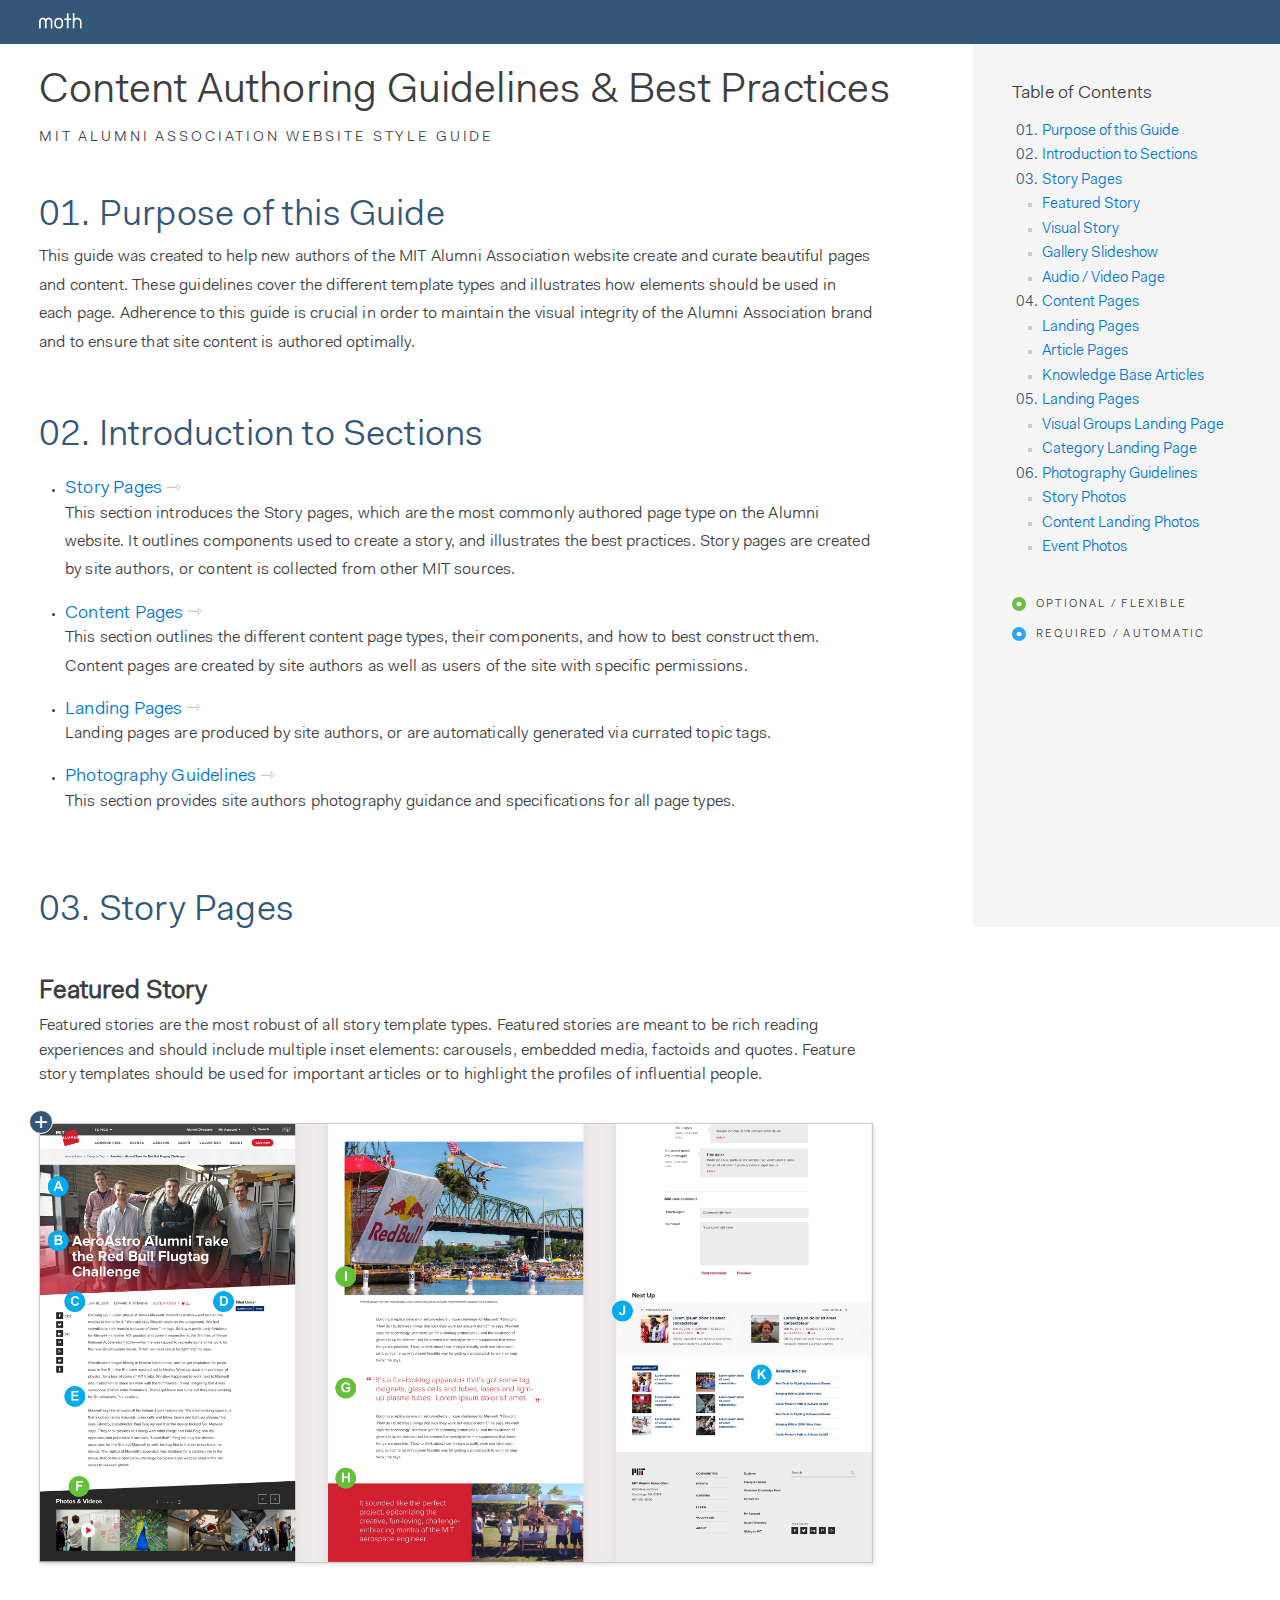
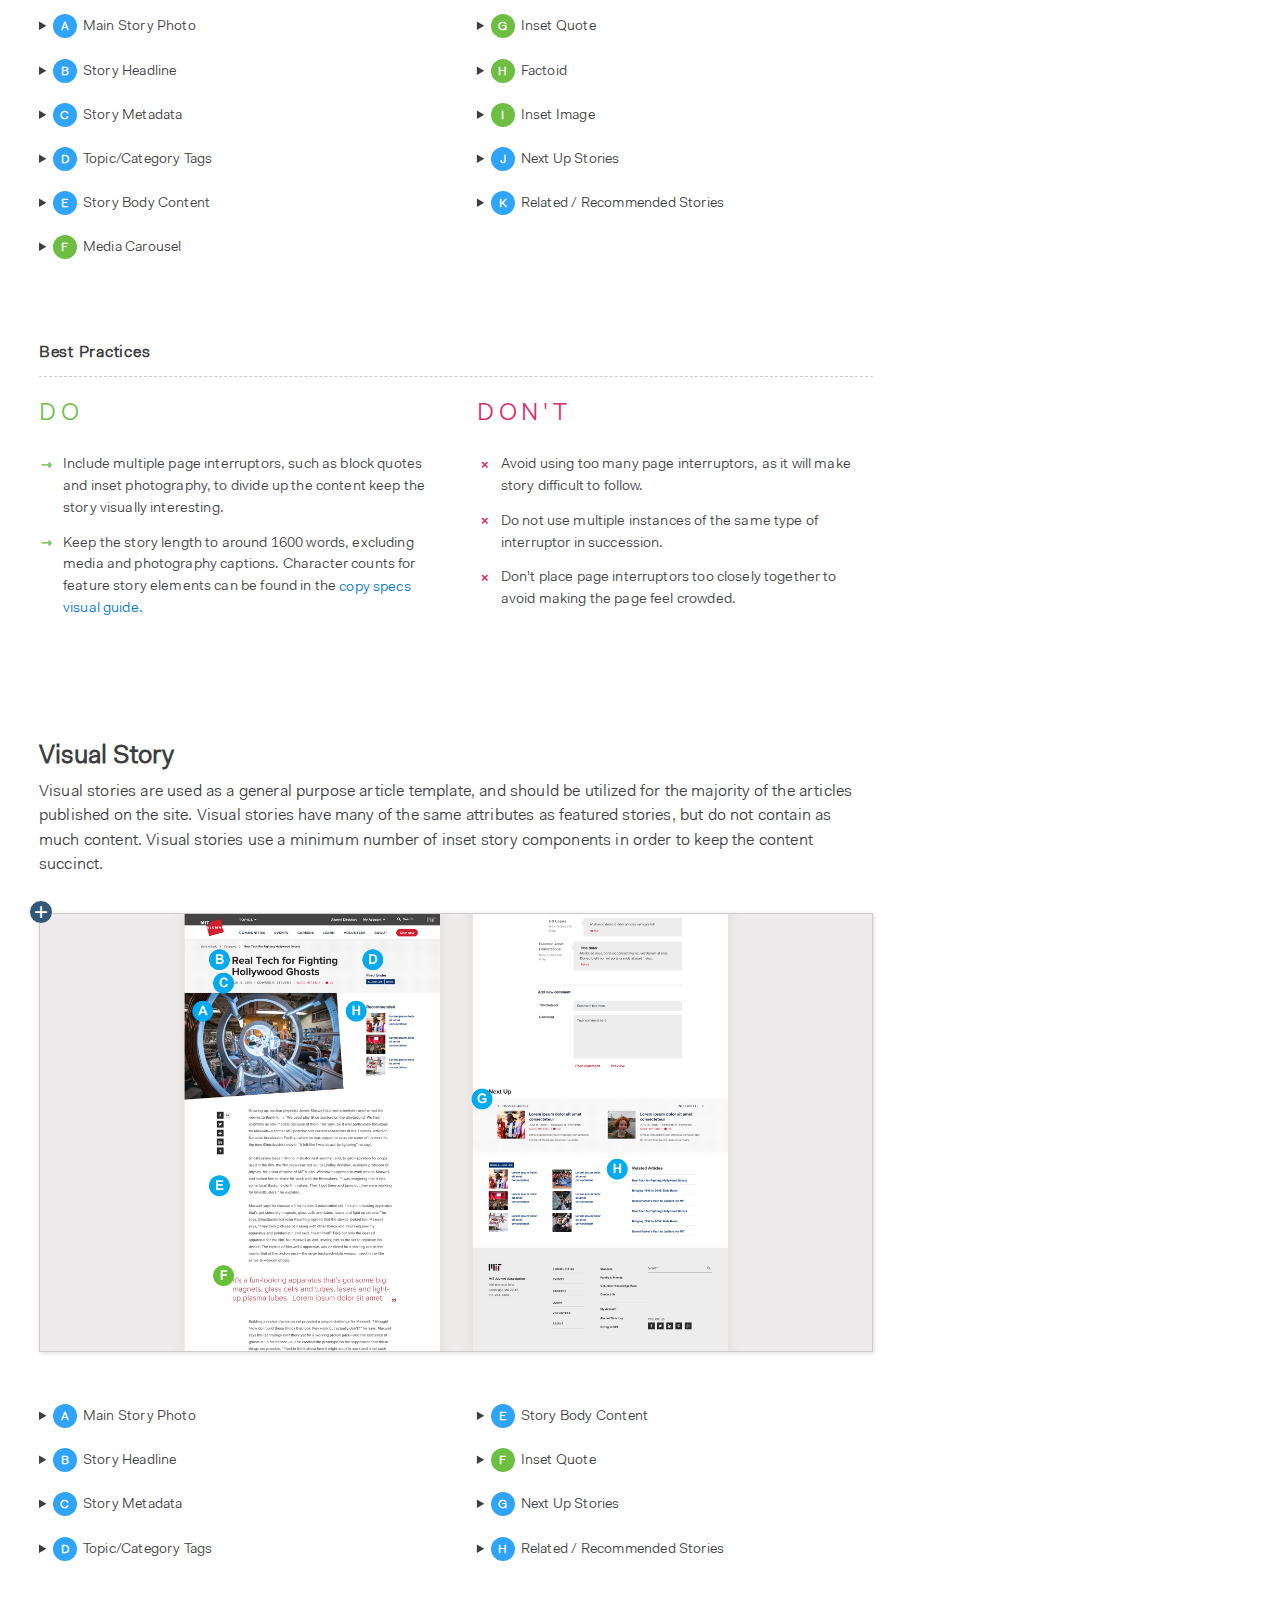
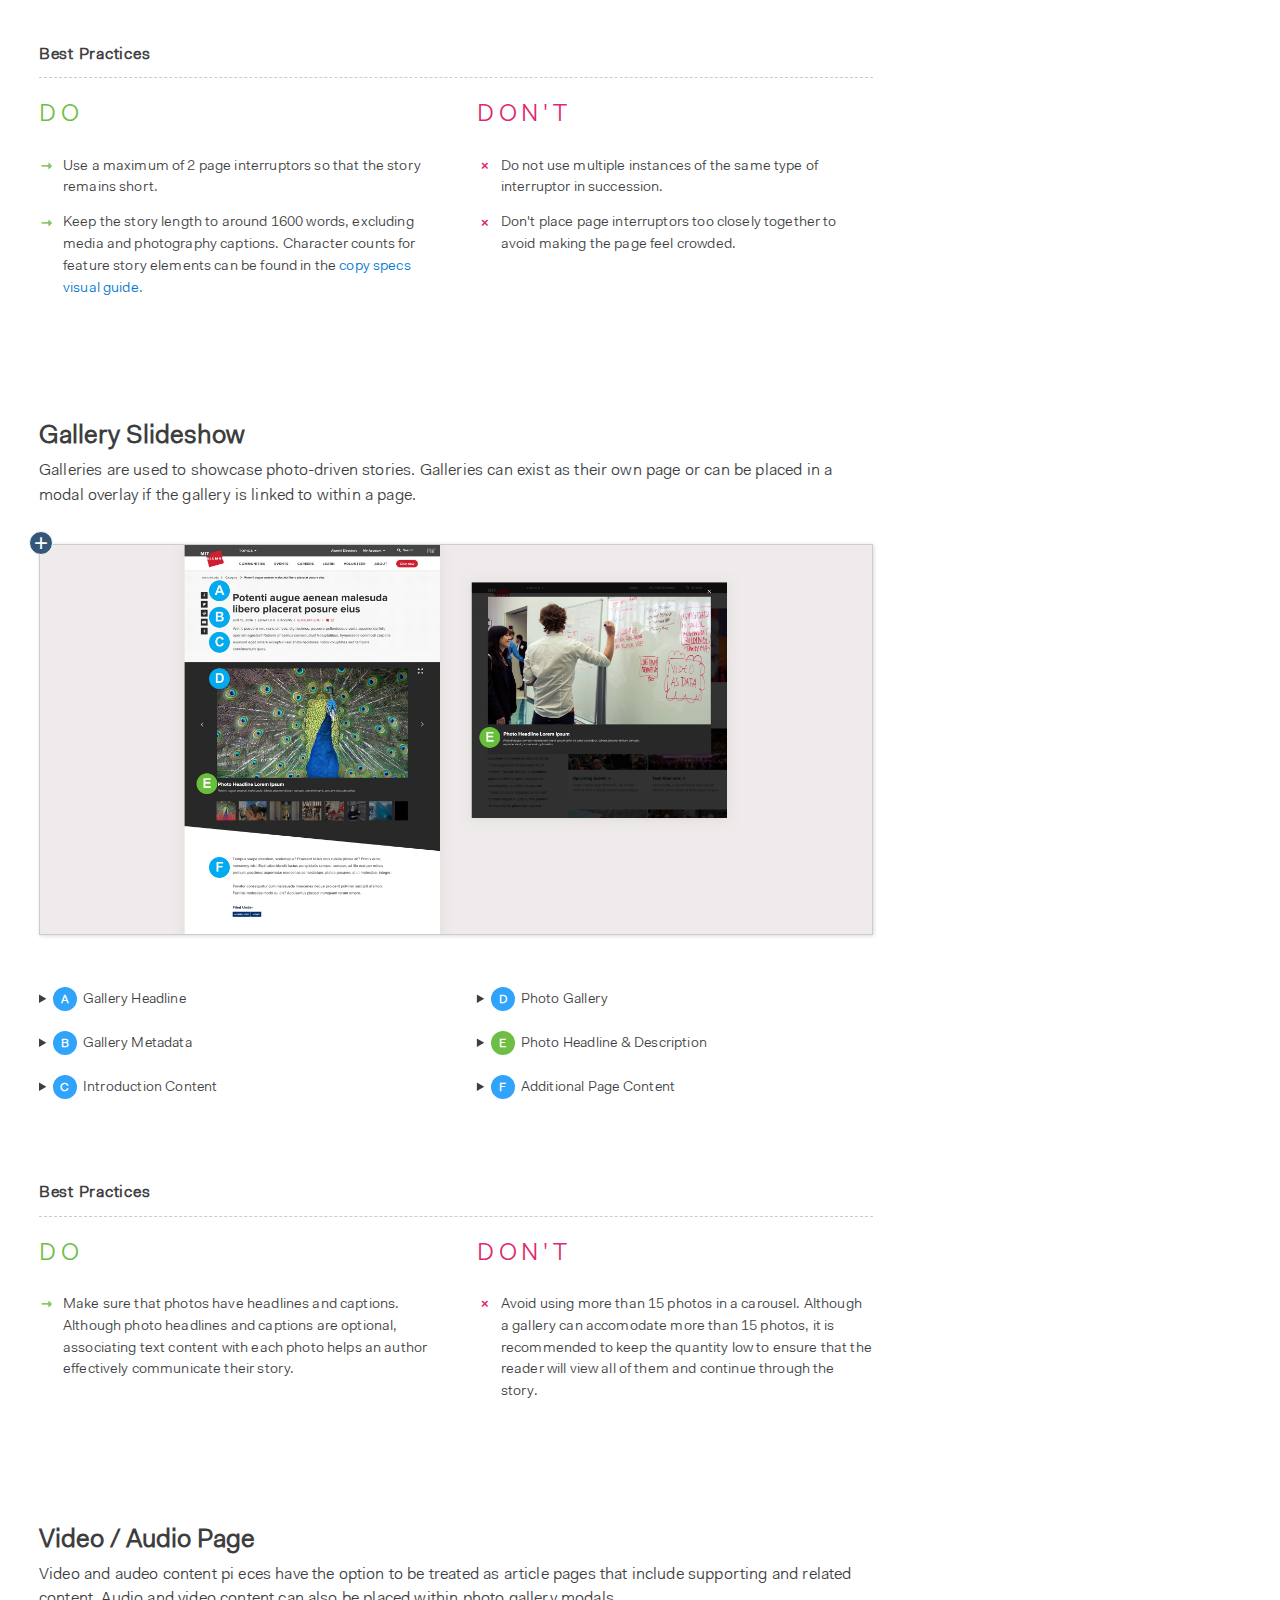
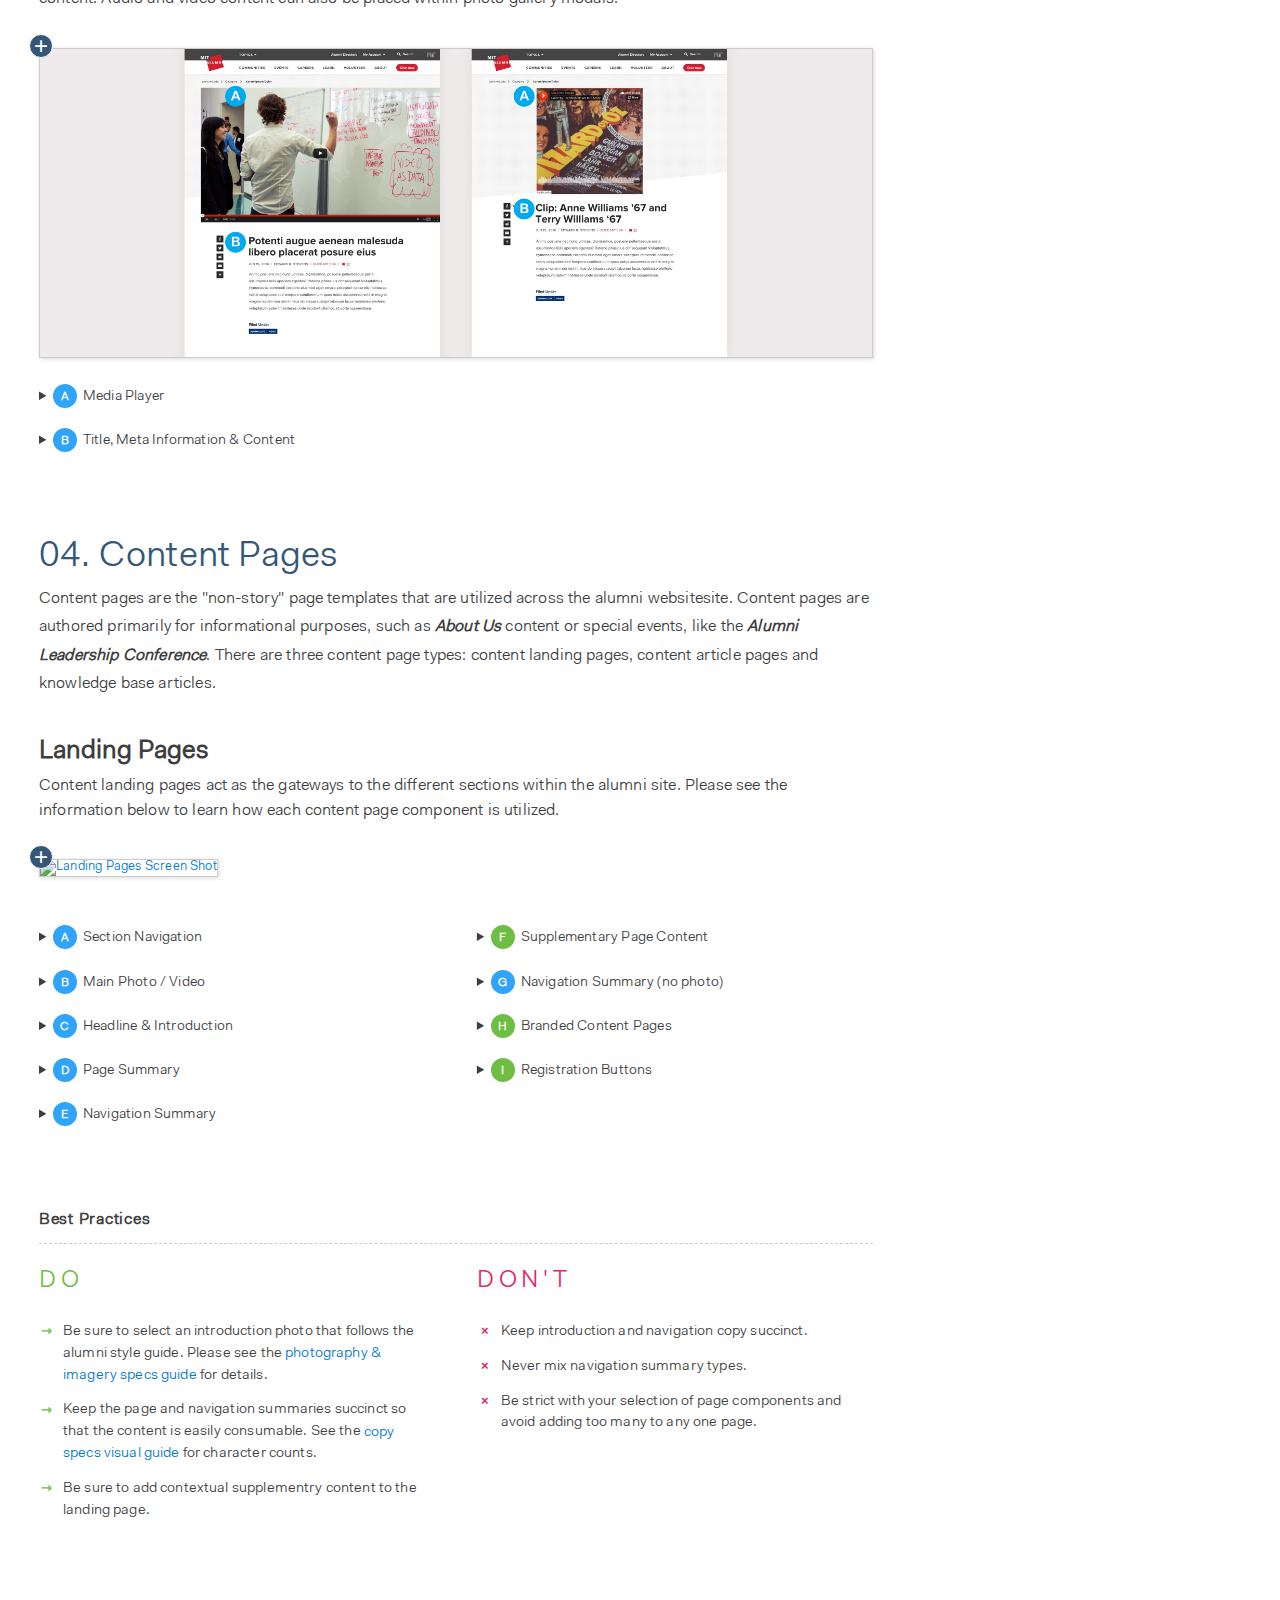
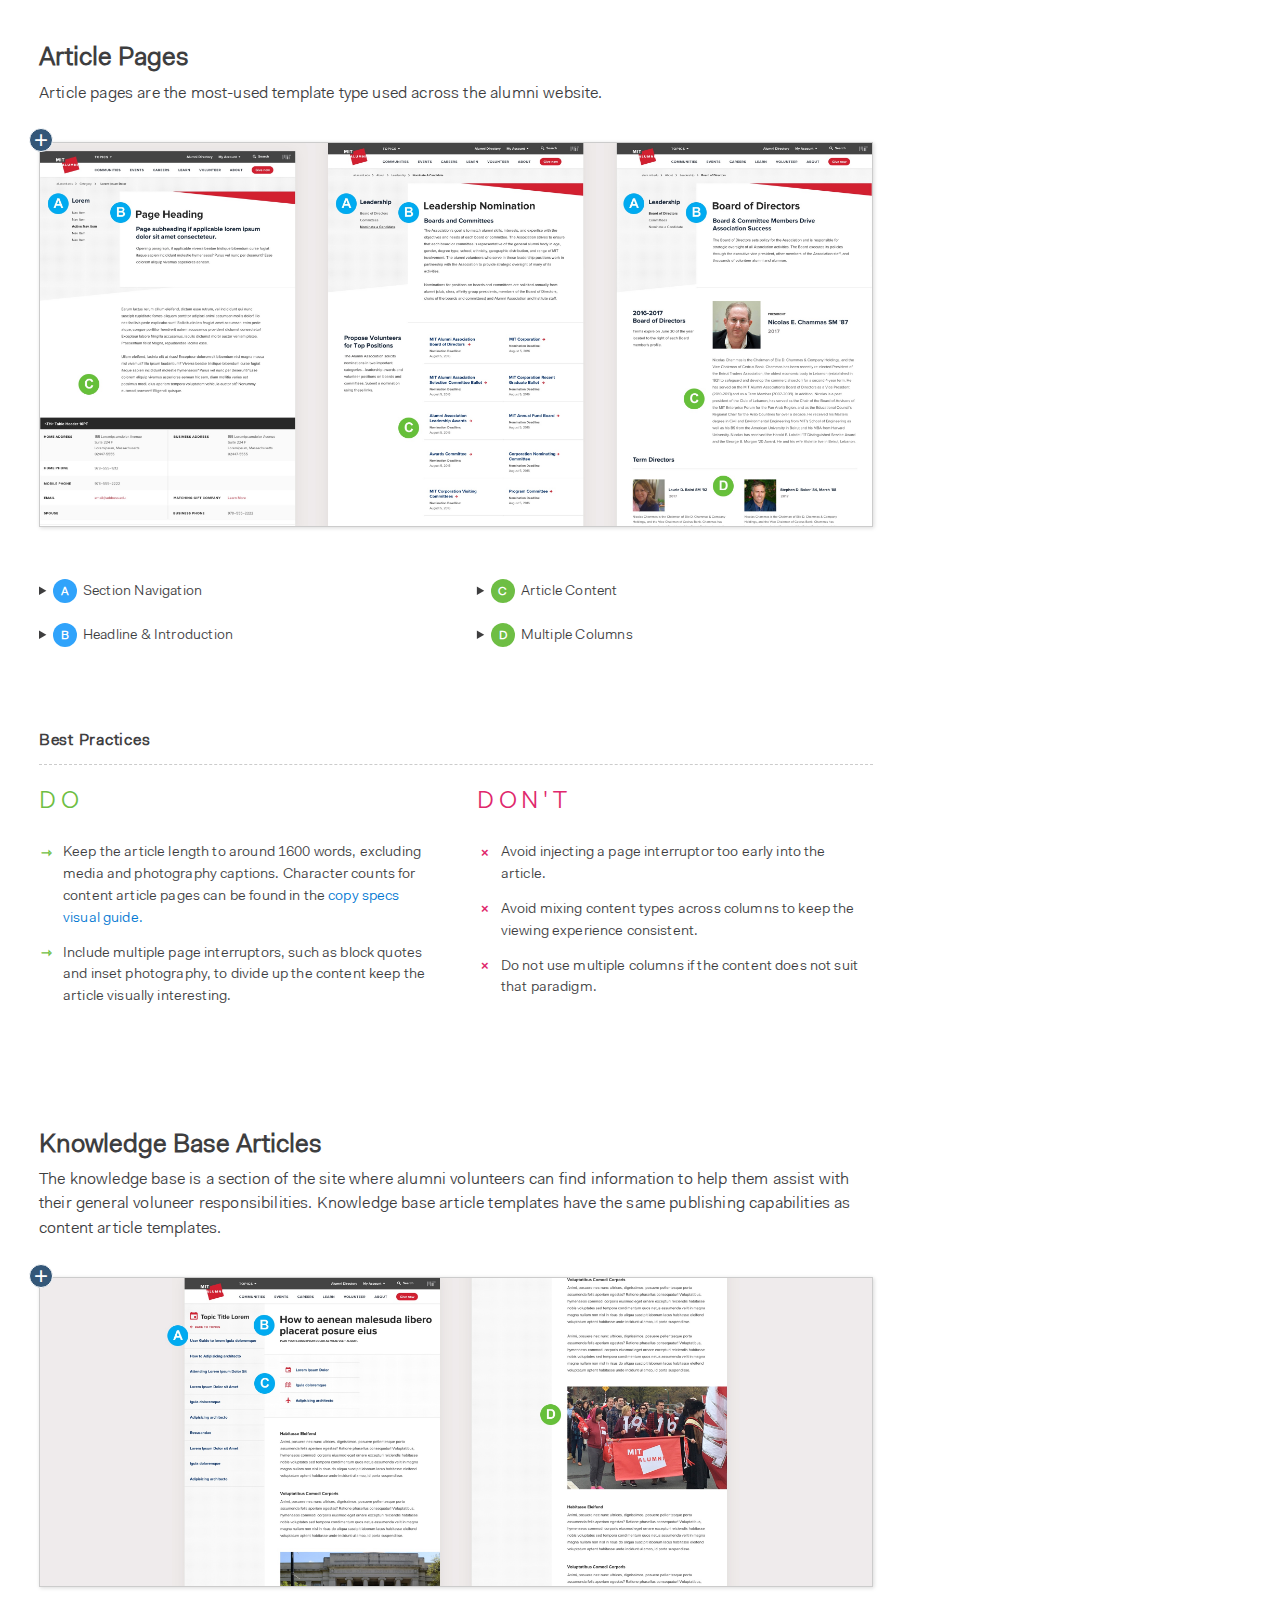
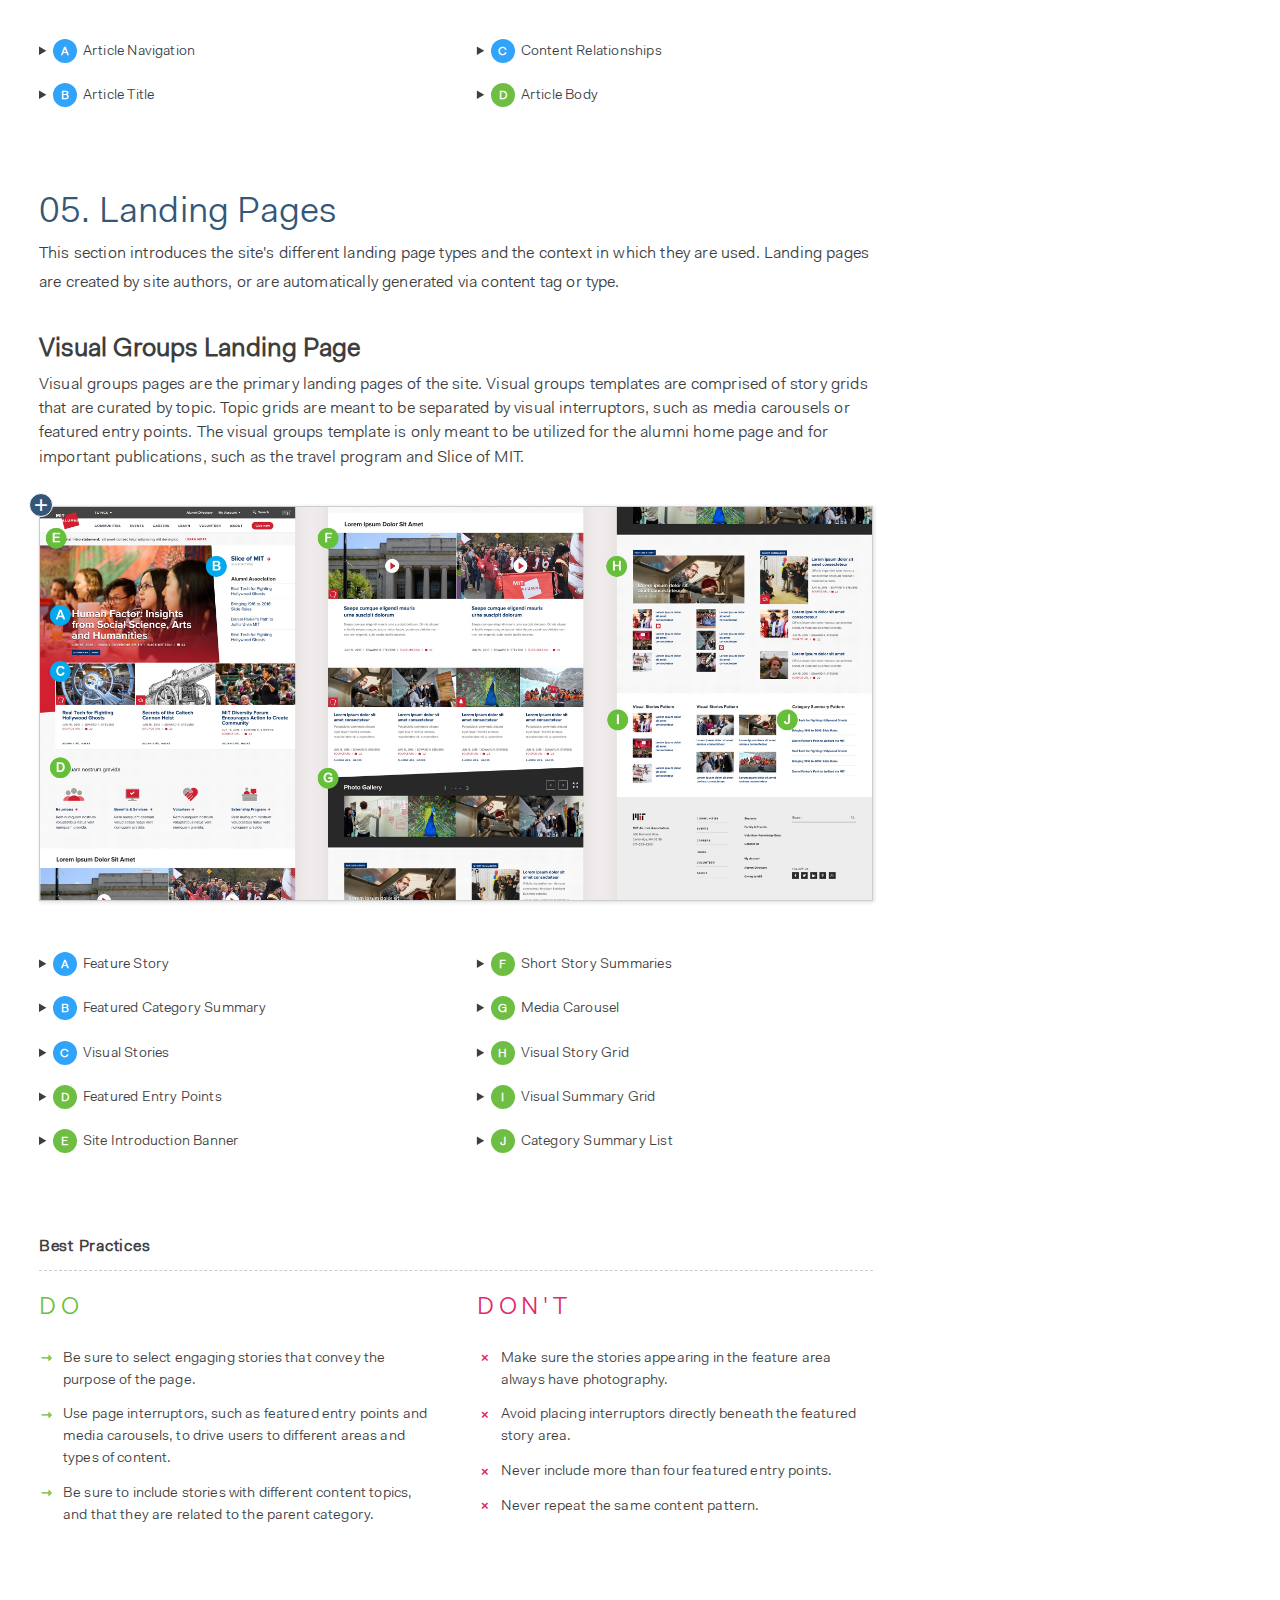
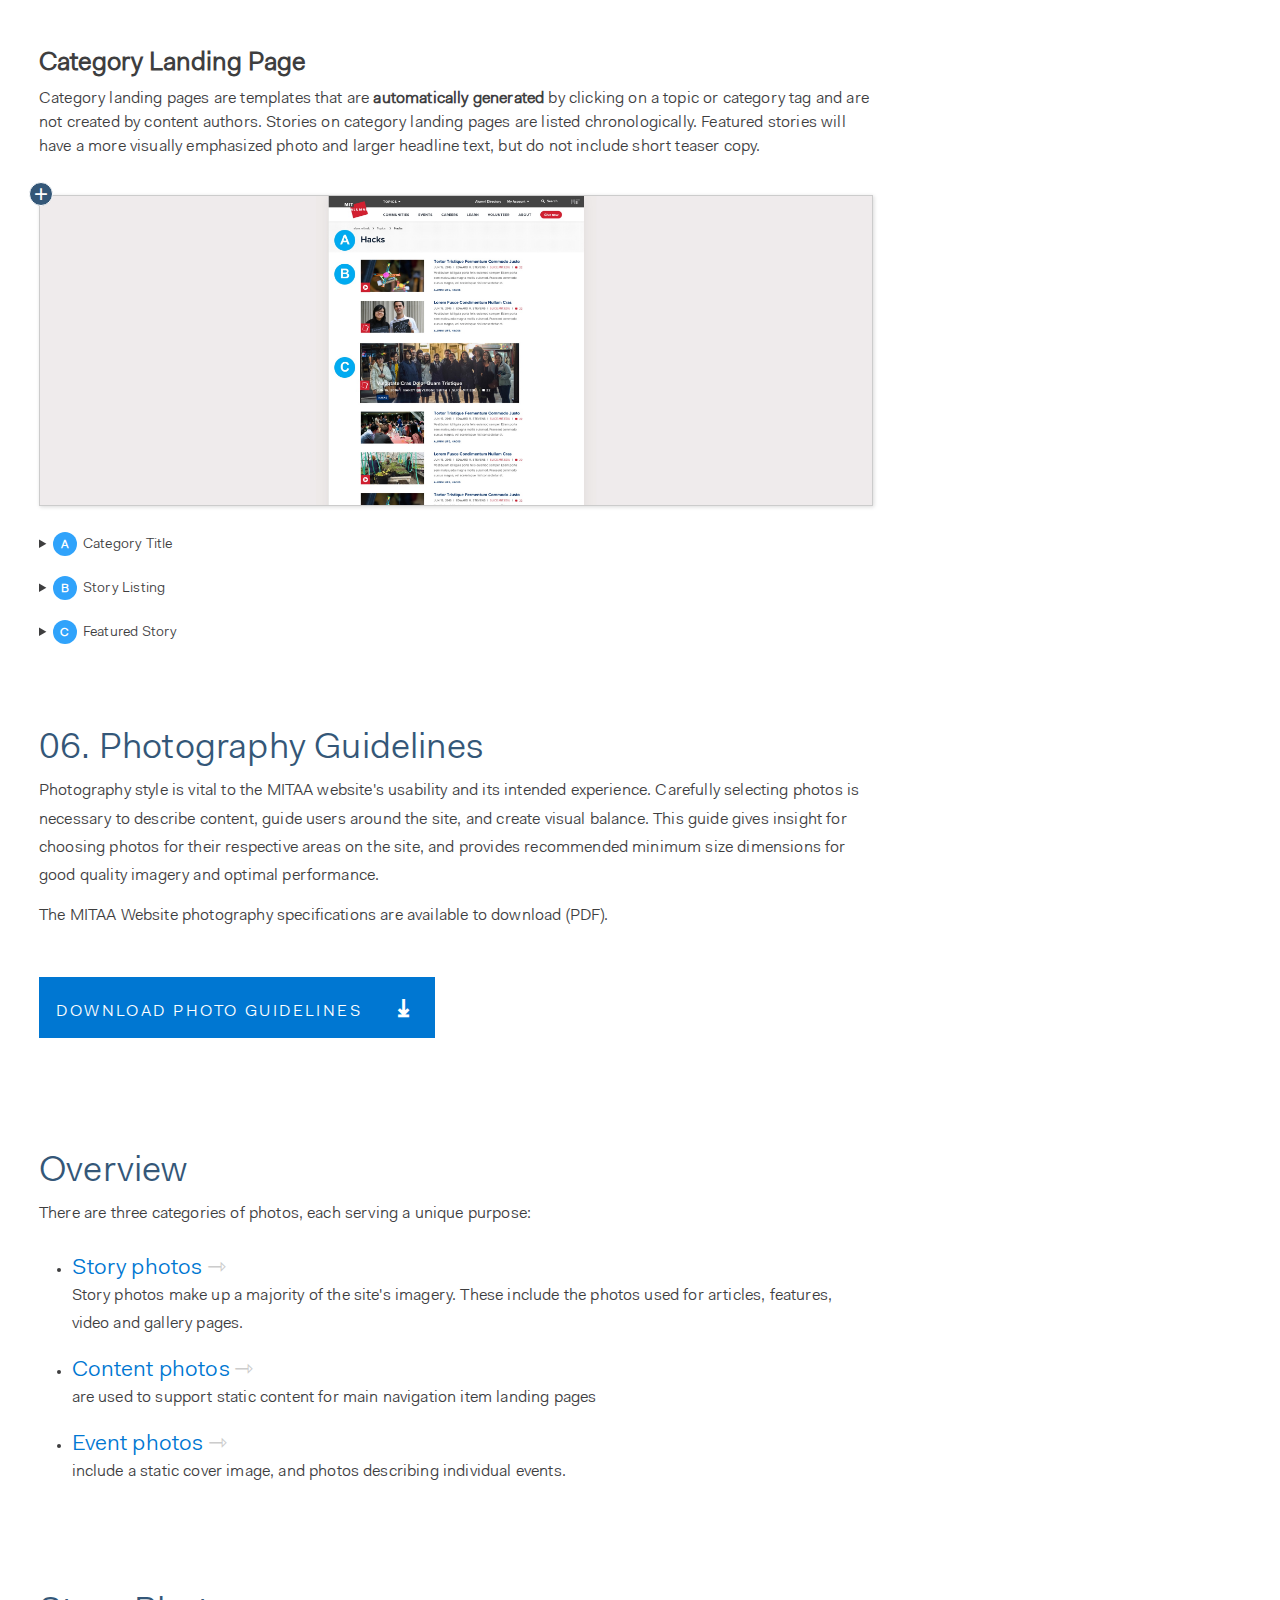
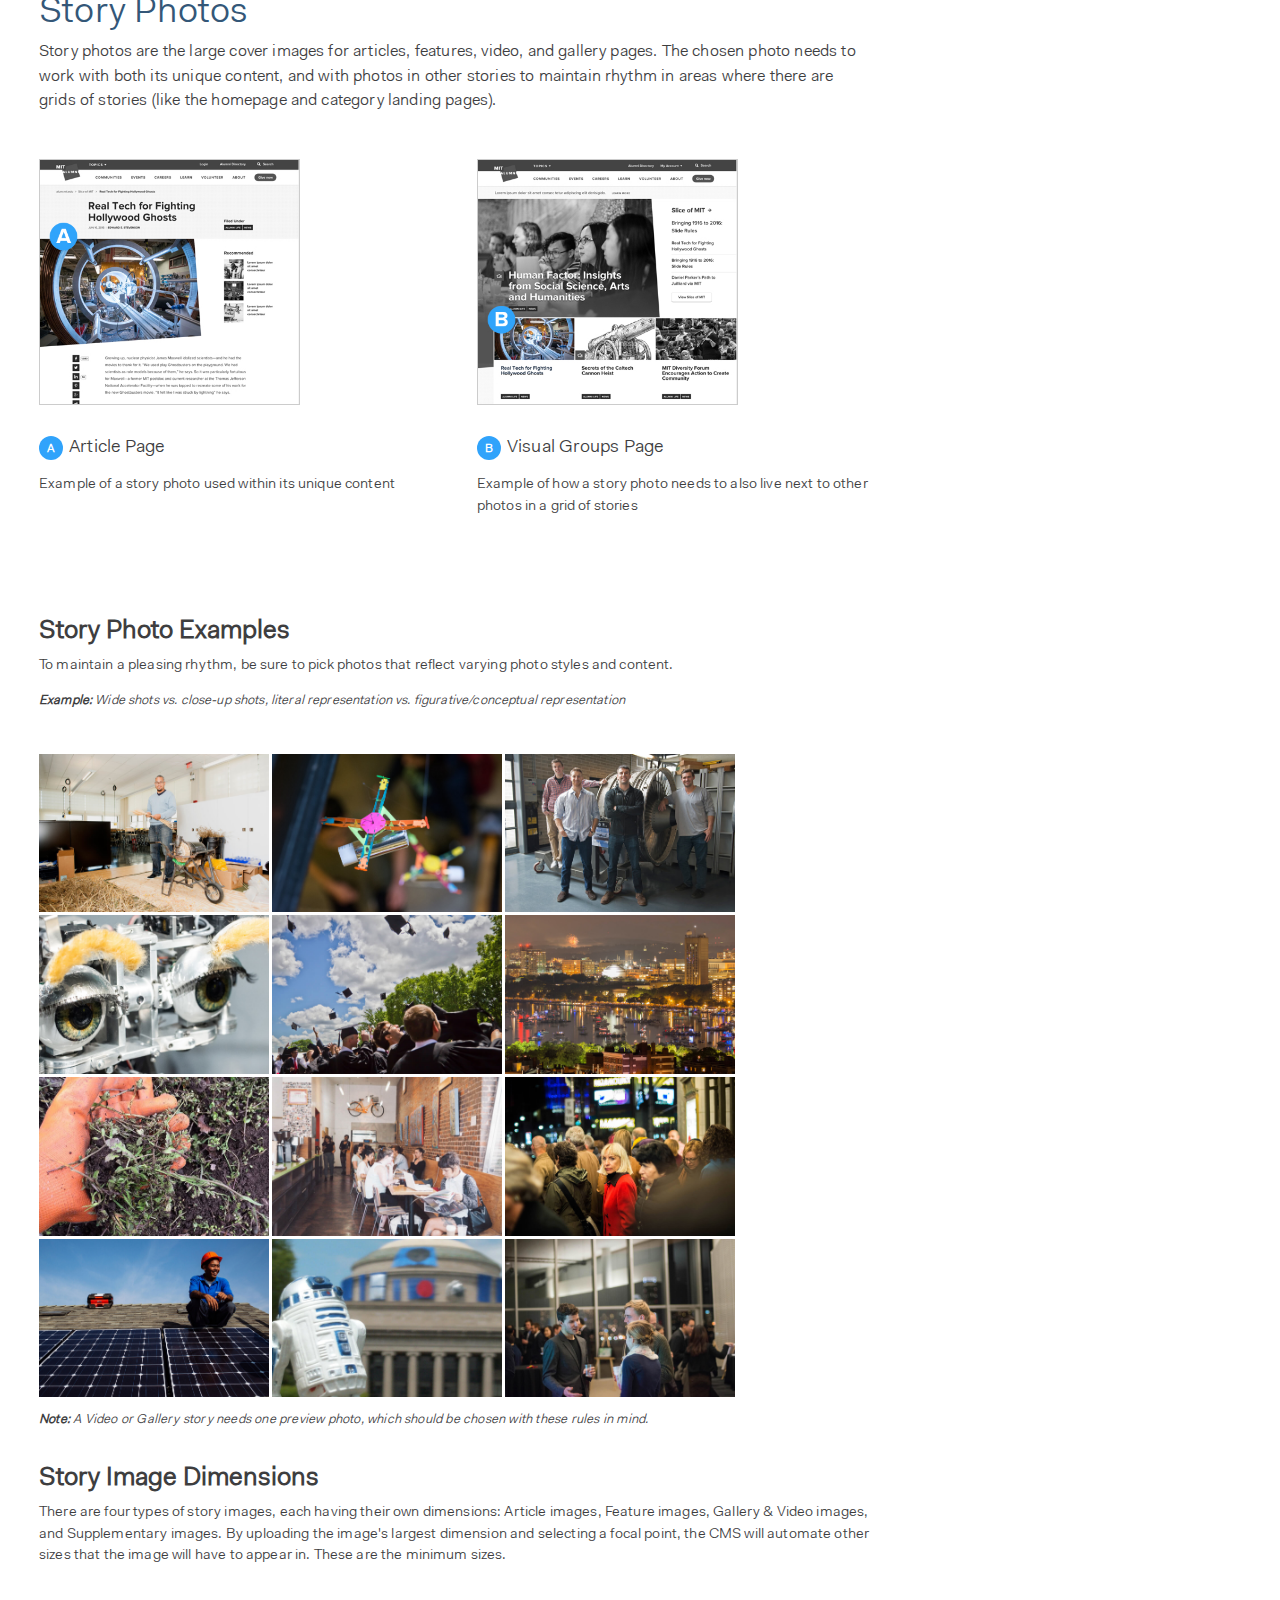
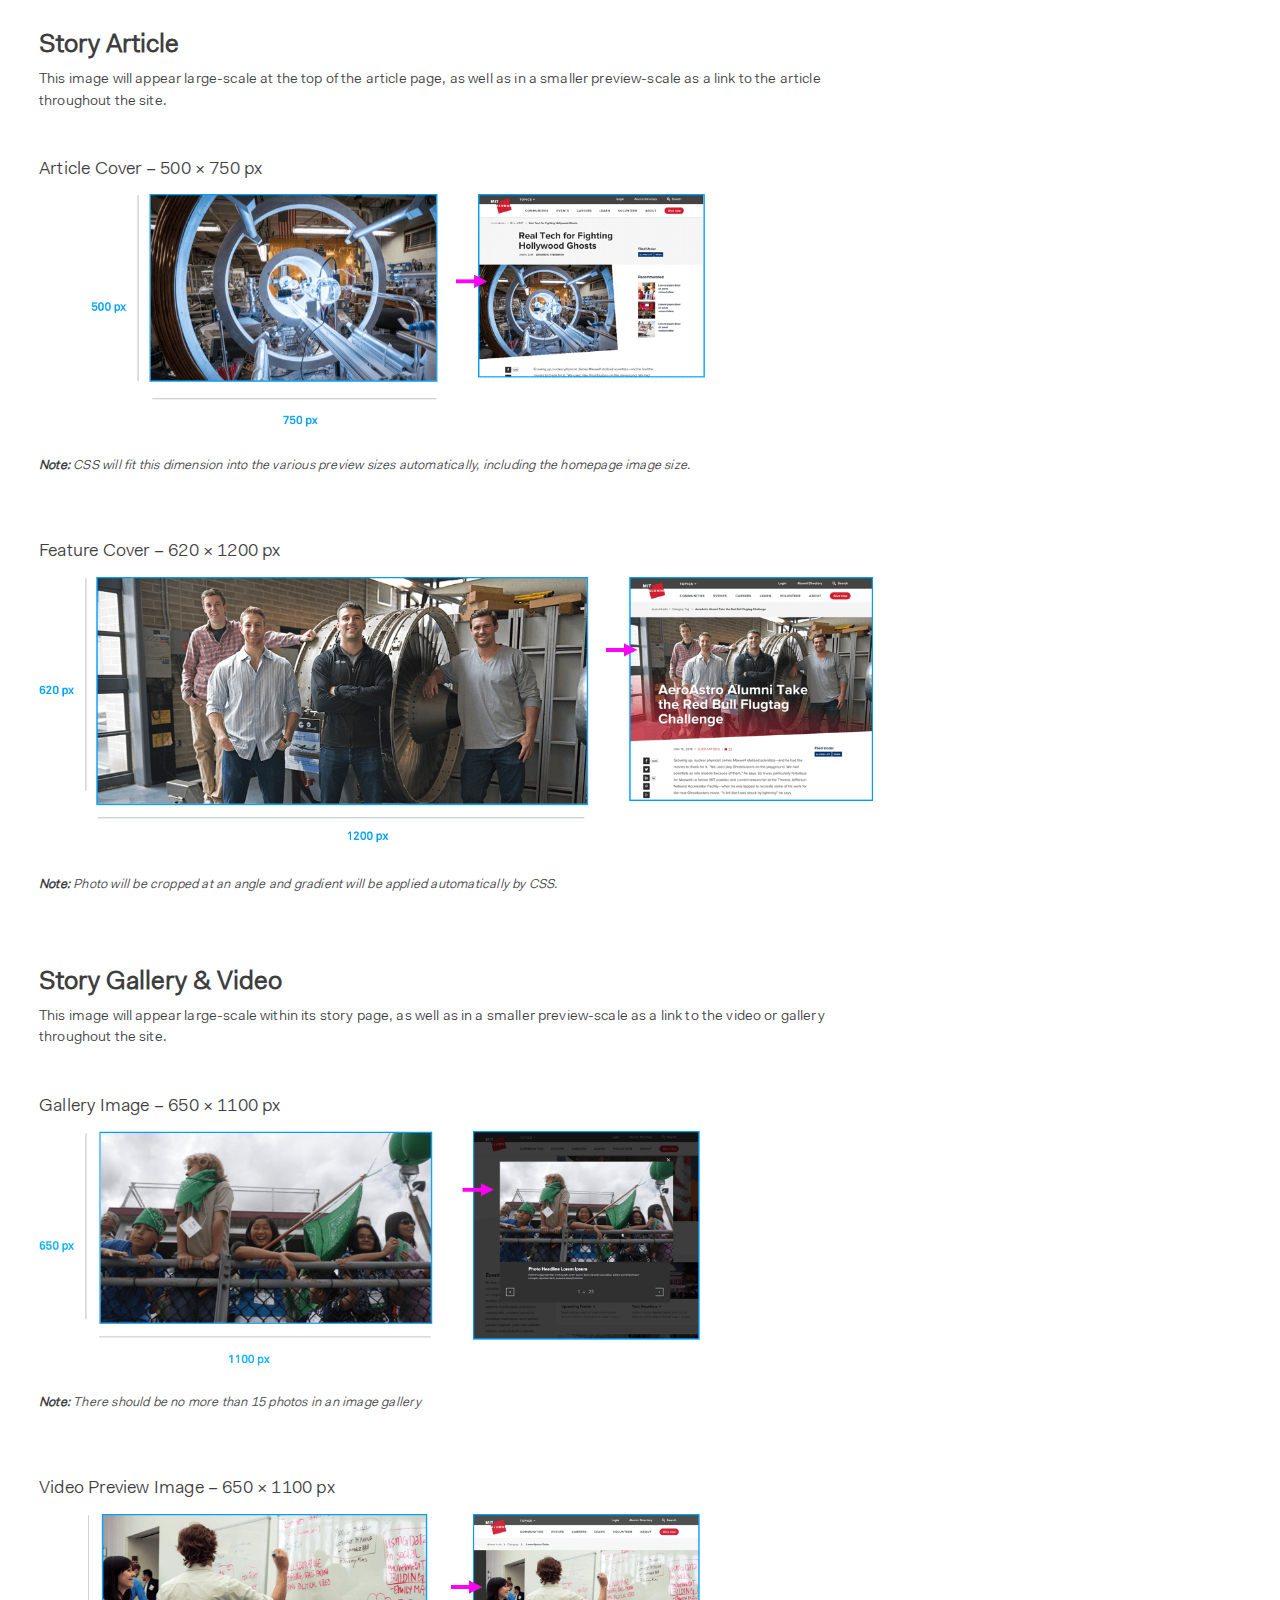
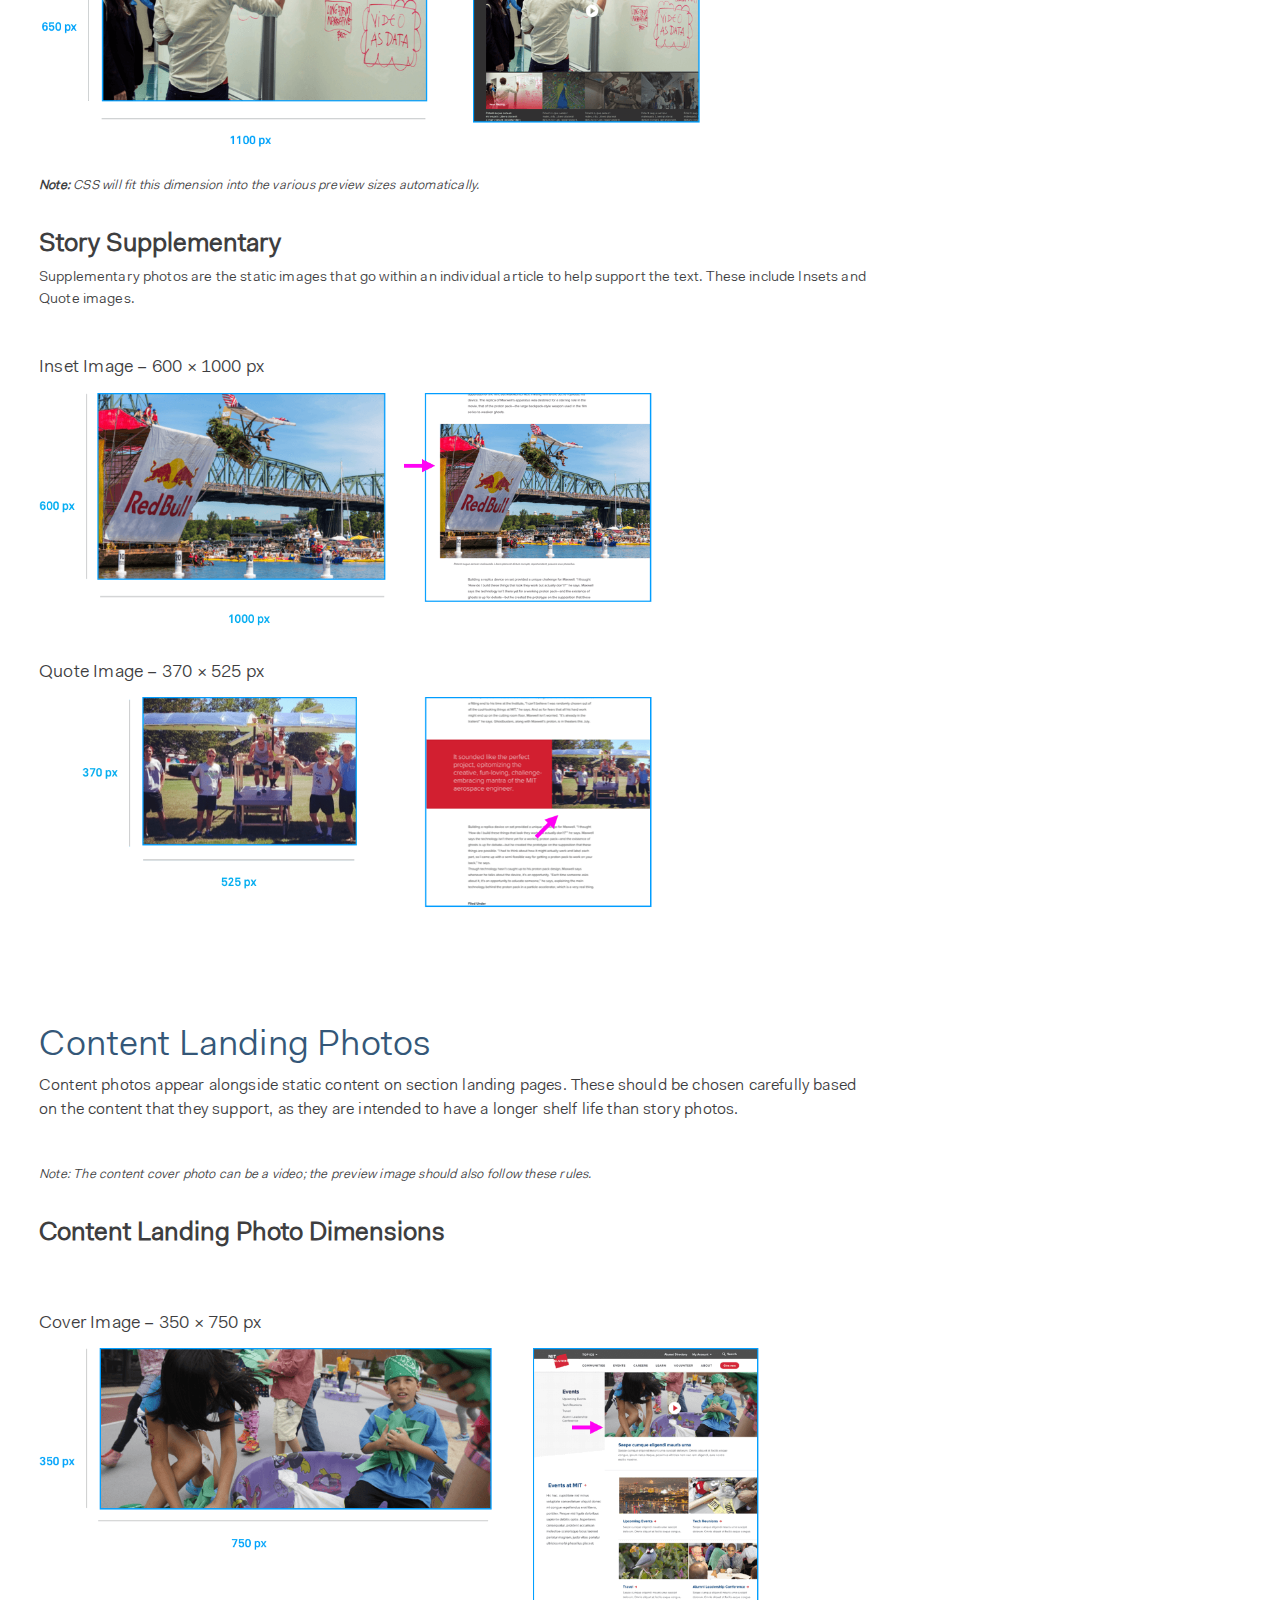
==== commit 4b362dc8: "Continued updates" ====
--- a/content-authoring.html
+++ b/content-authoring.html
@@ -1,861 +1,1145 @@
 <!DOCTYPE html>
 <html>
+
 <head>
-	<meta charset="UTF-8">
-	<meta name="description" content="MITAA Content Authoring Guide">
-	<meta http-equiv="X-UA-Compatible" content="IE=edge,chrome=1">
-	<meta name="viewport" content="width=device-width, initial-scale=1.0, maximum-scale=1.0">
-	<link rel="shortcut icon" href="http://www.mothdesign.net/images/favicon.ico">
-	<link rel="stylesheet" href="http://code.ionicframework.com/ionicons/2.0.1/css/ionicons.min.css">
-	<link rel="stylesheet" href="lightbox.min.css">
-	<link rel="stylesheet" type="text/css" href="style.css">
-	<script src="https://code.jquery.com/jquery-3.1.0.min.js" integrity="sha256-cCueBR6CsyA4/9szpPfrX3s49M9vUU5BgtiJj06wt/s=" crossorigin="anonymous"></script>
-	<script>try{Typekit.load({ async: true });}catch(e){}</script>
-	<script>
-		$(document).ready(function () {
-		    $(document).on("scroll", onScroll);
-    
-		    //smoothscroll
-		    $('a[href^="#"]').on('click', function (e) {
-		        e.preventDefault();
-		        $(document).off("scroll");
-        
-		        $('a').each(function () {
-		            $(this).removeClass('active');
-		        })
-		        $(this).addClass('active');
-      
-		        var target = this.hash,
-		            menu = target;
-		        $target = $(target);
-		        $('html, body').stop().animate({
-		            'scrollTop': $target.offset().top - 40
-		        }, 500, 'swing', function () {
-		            window.location.hash = target;
-		            $(document).on("scroll", onScroll);
-		        });
-		    });
-		});
-
-		function onScroll(event){
-		    var scrollPos = $(document).scrollTop();
-		    $('.page-nav .contents a').each(function () {
-		        var currLink = $(this);
-		        var refElement = $(currLink.attr("href"));
-		        if (refElement.position().top <= scrollPos && refElement.position().top + refElement.height() > scrollPos) {
-		            $('.page-nav .contents li a').removeClass("active");
-		            currLink.addClass("active");
-		        }		        
-		    });
-		}
-	</script>
-	<script>
-	    $(document).ready(function(){
-
-			 $('details').click(function (event) {
-			     $('details').not(this).setAttribute("open");  
-			     });
-			 
-	    });
-	</script>
+    <meta charset="UTF-8">
+    <meta name="description" content="MITAA Content Authoring Guide">
+    <meta http-equiv="X-UA-Compatible" content="IE=edge,chrome=1">
+    <meta name="viewport" content="width=device-width, initial-scale=1.0, maximum-scale=1.0">
+    <link rel="shortcut icon" href="http://www.mothdesign.net/images/favicon.ico">
+    <link rel="stylesheet" href="http://code.ionicframework.com/ionicons/2.0.1/css/ionicons.min.css">
+    <link rel="stylesheet" href="lightbox.min.css">
+    <link rel="stylesheet" type="text/css" href="style.css">
+    <script src="https://code.jquery.com/jquery-3.1.0.min.js" integrity="sha256-cCueBR6CsyA4/9szpPfrX3s49M9vUU5BgtiJj06wt/s=" crossorigin="anonymous"></script>
+    <script>
+        try {
+            Typekit.load({
+                async: true
+            });
+        } catch (e) {}
+    </script>
+    <script>
+        $(document).ready(function() {
+            $(document).on("scroll", onScroll);
+
+            //smoothscroll
+            $('a[href^="#"]').on('click', function(e) {
+                e.preventDefault();
+                $(document).off("scroll");
+
+                $('a').each(function() {
+                    $(this).removeClass('active');
+                })
+                $(this).addClass('active');
+
+                var target = this.hash,
+                    menu = target;
+                $target = $(target);
+                $('html, body').stop().animate({
+                    'scrollTop': $target.offset().top - 40
+                }, 500, 'swing', function() {
+                    window.location.hash = target;
+                    $(document).on("scroll", onScroll);
+                });
+            });
+        });
+
+        function onScroll(event) {
+            var scrollPos = $(document).scrollTop();
+            $('.page-nav .contents a').each(function() {
+                var currLink = $(this);
+                var refElement = $(currLink.attr("href"));
+                if (refElement.position().top <= scrollPos && refElement.position().top + refElement.height() > scrollPos) {
+                    $('.page-nav .contents li a').removeClass("active");
+                    currLink.addClass("active");
+                }
+            });
+        }
+    </script>
+    <script>
+        $(document).ready(function() {
+
+            $('details').click(function(event) {
+                $('details').not(this).setAttribute("open");
+            });
+
+        });
+    </script>
 </head>
+
 <body class="content-authoring">
-	<header class="sub">
-		<a href="./" class="moth-logo"></a>
-	</header>
-	<main>
-		<header>
-			<h1>Content Authoring Guidelines &amp; Best Practices</h1>
-			<h5>MIT Alumni Association Website Style Guide</h5>
-		</header>
-		<aside class="page-nav">
-			<h4>Table of Contents</h4>
-			<ol class="contents">
-				<li><a href="#purpose">Purpose of this Guide</a></li>
-				<li><a href="#sections">Introduction to Sections</a></li>
-				<li><a href="#stories">Story Pages</a>
-					<ol>
-						<li><a href="#featuredstory">Featured Story</a></li>
-						<li><a href="#visualstory">Visual Story</a></li>
-						<li><a href="#gallery">Gallery Slideshow</a></li>
-						<li><a href="#linkedmedia">Audio / Video Page</a></li>
-					</ol>
-				</li>
-				<li><a href="#contentpages">Content Pages</a>
-					<ol>
-						<li><a href="#landingpages">Landing Pages </a></li>
-						<li><a href="#contentarticles">Article Pages </a></li>
-						<li><a href="#knowledgebasearticles">Knowledge Base Articles</a></li>
-					</ol>
-				</li>
-				<li><a href="#landingpages">Landing Pages</a>
-					<ol>
-						<li><a href="#visualgroups">Visual Groups Landing Page</a></li>
-						<li><a href="#categorylandingpage">Category Landing Page</a></li>
-					</ol></li>
-				<li><a href="#photoguide">Photography Guidelines</a>
-					<ol><li><a href="#storyphotos">Story Photos</a></li>
-						<li><a href="#contentlandingphotos">Content Landing Photos</a></li>
-						<li><a href="#eventphotos">Event Photos</a></li>
-					</ol>
-				</li>
-			</ol>
-			<p><span class="letter optional">•</span> Optional / Flexible</p>
-			<p><span class="letter">•</span> Required / Automatic</p>
-			<!--p><a href="index.html">MITAA Website Guidelines &amp; Documentation</a></p-->
-		</aside>
-		<!--number1-->
-		<section id="purpose">
-			<h2><span>01.</span> Purpose of this Guide</h2>
-			<p>This guide was created to help new authors of the MIT Alumni Association website create and curate beautiful pages and content. These guidelines cover the different template types and illustrates how elements should be used in each page. Adherence to this guide is crucial in order to maintain the visual integrity of the Alumni Association brand and to ensure that site content is authored optimally.</p>
-		</section>
-		<!--number2-->
-		<section id="sections" class="intro">
-			<h2><span>02.</span> Introduction to Sections</h2>
-			
-			<ul class="intro">
-				<li>
-					<h4><a href="#stories">Story Pages</a></h4>
-					<p>This section introduces the Story pages, which are the most commonly authored page type on the Alumni website. It outlines components used to create a story, and illustrates the best practices. Story pages are created by site authors, or content is collected from other MIT sources.</p>
-				</li>
-				<li>
-					<h4><a href="#contentpages">Content Pages</a></h4>
-					<p>This section outlines the different content page types, their components, and how to best construct them. Content pages are created by site authors as well as users of the site with specific permissions.</p>
-				</li>
-				<li>
-					<h4><a href="#landingpages">Landing Pages</a></h4>
-					<p>Landing pages are produced by site authors, or are automatically generated via currated topic tags.</p>
-				</li>
-				<li>
-					<h4><a href="#photoguide">Photography Guidelines</a></h4>
-					<p>This section provides site authors photography guidance and specifications for all page types.</p>
-				</li>
-			<ul/>
-		</section> 
-		<section id="stories">
-			<h2><span>03.</span> Story Pages</h2>
-			<div id="featuredstory">
-				<h3>Featured Story</h3>
-				<p>Featured stories are the most robust of all story template types. Featured stories are meant to be rich reading experiences and should include multiple inset elements: carousels, embedded media, factoids and quotes. Feature story templates should be used for important articles or to highlight the profiles of influential people.</p>
-				<a href="images/stories/storycomponents.jpg" data-lightbox="Feature Story" class="img-link"><img src="images/stories/storycomponents.jpg" alt="Story Page Components Screen Shot"></a>
-				<div class="split">
-					<ul>
-						<li>
-							<details>
-								<summary><h4><span class="letter">A</span>Main Story Photo</h4></summary>
-								<p>This is the main visual representation of a story and will be featured in any context where a story's primary photo is needed, such as in an article list. Information on how to select a photo can be found in the <a href="#photoguide">photography &amp; imagery specs guide</a>.</p>
-							</details>
-						</li>
-						<li>
-							<details>
-								<summary><h4><span class="letter">B</span>Story Headline</h4></summary>
-								<p>This is the primary heading of a story and will be featured in any context where a story's heading is needed, such as on a category page. Headline placements and character counts can be found in the <a href="https://invis.io/GV87NKZSY#/182009564_M">copy specs visual guide</a>.</p>
-							</details>
-						</li>
-						<li>
-							<details>
-								<summary><h4><span class="letter">C</span>Story Metadata</h4></summary>
-								<p>Metadata is a short set of information that describes a story's attributes. Meta information includes a story's <em>author</em>, the source <em>url</em> of the story, its <em>media type</em>, and the <em>date</em> it was published.</p>
-							</details>
-						</li>
-						<li>
-							<details>
-								<summary><h4><span class="letter">D</span>Topic/Category Tags</h4></summary>
-								<p>Topic tags display the topic(s) or categorie(s) that a story is associated with and help define the context of where a story is located. Clicking on a topic tag will generate a landing page with stories related to that topic.</p>
-							</details>
-						</li>
-						<li>
-							<details>
-								<summary><h4><span class="letter">E</span>Story Body Content</h4></summary>
-								<p>This is the main body content of a story, featuring paragraphs and different inset content types. Character counts for story body content can be found in the <a href="https://invis.io/GV87NKZSY#/182009564_M">copy specs visual guide</a>.</p>
-							</details>
-						</li>
-						<li>
-							<details>
-								<summary><h4><span class="letter optional">F</span>Media Carousel</h4></summary>
-								<p>Media carousels allow authors to include several pieces of media into a story page. Carousels have the ability to hold photos, videos and sound files. A media carousel can be utilized as a visual interruptor when authoring a story.</p>
-							</details>
-						</li>
-						<li class="break">
-							<details>
-								<summary><h4><span class="letter optional">G</span>Inset Quote</h4></summary>
-								<p>An inset quote is a featured text fragment used to emphasise a particular sentence or message within a story. Inset quotes can be utilized as visual interruptors when authoring a story. Character counts for inset quotes can be found in the <a href="https://invis.io/GV87NKZSY#/182009564_M">copy specs visual guide.</a></p>
-							</details>
-						</li>
-						<li>
-							<details>
-								<summary><h4><span class="letter optional">H</span>Factoid</h4></summary>
-								<p>A factoid is a highlighted portion of content that emphasizes a particular fact in a story. Factoids can be utilized as visual interruptors when authoring a story.</p>
-							</details>
-						</li>
-						<li>
-							<details>
-								<summary><h4><span class="letter optional">I</span>Inset Image</h4></summary>
-								<p>An inset image can be utilized as a visual interruptor when authoring a story, and are sometimes associated with a quote or factoid. Information on how to select photos can be found in the <a href="#photoguide">photography &amp; imagery specs guide</a>. Character counts for inset image captions can be found in the <a href="https://invis.io/GV87NKZSY#/182009564_M">copy specs visual guide.</a>
-								</p>
-							</details>
-						</li>
-						<li>
-							<details>
-								<summary><h4><span class="letter">J</span>Next Up Stories</h4></summary>
-								<p>Next Up stories are automatically generated by the system. They feature the main photo, headline, and metadata for each story.</p>
-							</details>
-						</li>
-						<!--li>
+    <header class="sub">
+        <a href="./" class="moth-logo"></a>
+    </header>
+    <main>
+        <header>
+            <h1>Content Authoring Guidelines &amp; Best Practices</h1>
+            <h5>MIT Alumni Association Website Style Guide</h5>
+        </header>
+        <aside class="page-nav">
+            <h4>Table of Contents</h4>
+            <ol class="contents">
+                <li><a href="#purpose">Purpose of this Guide</a>
+                </li>
+                <li><a href="#sections">Introduction to Sections</a>
+                </li>
+                <li><a href="#stories">Story Pages</a>
+                    <ol>
+                        <li><a href="#featuredstory">Featured Story</a>
+                        </li>
+                        <li><a href="#visualstory">Visual Story</a>
+                        </li>
+                        <li><a href="#gallery">Gallery Slideshow</a>
+                        </li>
+                        <li><a href="#linkedmedia">Audio / Video Page</a>
+                        </li>
+                    </ol>
+                </li>
+                <li><a href="#contentpages">Content Pages</a>
+                    <ol>
+                        <li><a href="#landingpages">Landing Pages </a>
+                        </li>
+                        <li><a href="#contentarticles">Article Pages </a>
+                        </li>
+                        <li><a href="#knowledgebasearticles">Knowledge Base Articles</a>
+                        </li>
+                    </ol>
+                </li>
+                <li><a href="#landingpages">Landing Pages</a>
+                    <ol>
+                        <li><a href="#visualgroups">Visual Groups Landing Page</a>
+                        </li>
+                        <li><a href="#categorylandingpage">Category Landing Page</a>
+                        </li>
+                    </ol>
+                </li>
+                <li><a href="#photoguide">Photography Guidelines</a>
+                    <ol>
+                        <li><a href="#storyphotos">Story Photos</a>
+                        </li>
+                        <li><a href="#contentlandingphotos">Content Landing Photos</a>
+                        </li>
+                        <li><a href="#eventphotos">Event Photos</a>
+                        </li>
+                    </ol>
+                </li>
+            </ol>
+            <p><span class="letter optional">•</span> Optional / Flexible</p>
+            <p><span class="letter">•</span> Required / Automatic</p>
+            <!--p><a href="index.html">MITAA Website Guidelines &amp; Documentation</a></p-->
+        </aside>
+        <!--number1-->
+        <section id="purpose">
+            <h2><span>01.</span> Purpose of this Guide</h2>
+            <p>This guide was created to help new authors of the MIT Alumni Association website create and curate beautiful pages and content. These guidelines cover the different template types and illustrates how elements should be used in each page. Adherence to this guide is crucial in order to maintain the visual integrity of the Alumni Association brand and to ensure that site content is authored optimally.</p>
+        </section>
+        <!--number2-->
+        <section id="sections" class="intro">
+            <h2><span>02.</span> Introduction to Sections</h2>
+
+            <ul class="intro">
+                <li>
+                    <h4><a href="#stories">Story Pages</a></h4>
+                    <p>This section introduces the Story pages, which are the most commonly authored page type on the Alumni website. It outlines components used to create a story, and illustrates the best practices. Story pages are created by site authors, or content is collected from other MIT sources.</p>
+                </li>
+                <li>
+                    <h4><a href="#contentpages">Content Pages</a></h4>
+                    <p>This section outlines the different content page types, their components, and how to best construct them. Content pages are created by site authors as well as users of the site with specific permissions.</p>
+                </li>
+                <li>
+                    <h4><a href="#landingpages">Landing Pages</a></h4>
+                    <p>Landing pages are produced by site authors, or are automatically generated via currated topic tags.</p>
+                </li>
+                <li>
+                    <h4><a href="#photoguide">Photography Guidelines</a></h4>
+                    <p>This section provides site authors photography guidance and specifications for all page types.</p>
+                </li>
+                <ul/>
+        </section>
+        <section id="stories">
+            <h2><span>03.</span> Story Pages</h2>
+            <div id="featuredstory">
+                <h3>Featured Story</h3>
+                <p>Featured stories are the most robust of all story template types. Featured stories are meant to be rich reading experiences and should include multiple inset elements: carousels, embedded media, factoids and quotes. Feature story templates should be used for important articles or to highlight the profiles of influential people.</p>
+                <a href="images/stories/storycomponents.jpg" data-lightbox="Feature Story" class="img-link"><img src="images/stories/storycomponents.jpg" alt="Story Page Components Screen Shot">
+                </a>
+                <div class="split">
+                    <ul>
+                        <li>
+                            <details>
+                                <summary>
+                                    <h4><span class="letter">A</span>Main Story Photo</h4>
+                                </summary>
+                                <p>This is the main visual representation of a story and will be featured in any context where a story's primary photo is needed, such as in an article list. Information on how to select a photo can be found in the <a href="#photoguide">photography &amp; imagery specs guide</a>.</p>
+                            </details>
+                        </li>
+                        <li>
+                            <details>
+                                <summary>
+                                    <h4><span class="letter">B</span>Story Headline</h4>
+                                </summary>
+                                <p>This is the primary heading of a story and will be featured in any context where a story's heading is needed, such as on a category page. Headline placements and character counts can be found in the <a href="https://invis.io/GV87NKZSY#/182009564_M">copy specs visual guide</a>.</p>
+                            </details>
+                        </li>
+                        <li>
+                            <details>
+                                <summary>
+                                    <h4><span class="letter">C</span>Story Metadata</h4>
+                                </summary>
+                                <p>Metadata is a short set of information that describes a story's attributes. Meta information includes a story's <em>author</em>, the source <em>url</em> of the story, its <em>media type</em>, and the <em>date</em> it was published.</p>
+                            </details>
+                        </li>
+                        <li>
+                            <details>
+                                <summary>
+                                    <h4><span class="letter">D</span>Topic/Category Tags</h4>
+                                </summary>
+                                <p>Topic tags display the topic(s) or categorie(s) that a story is associated with and help define the context of where a story is located. Clicking on a topic tag will generate a landing page with stories related to that topic.</p>
+                            </details>
+                        </li>
+                        <li>
+                            <details>
+                                <summary>
+                                    <h4><span class="letter">E</span>Story Body Content</h4>
+                                </summary>
+                                <p>This is the main body content of a story, featuring paragraphs and different inset content types. Character counts for story body content can be found in the <a href="https://invis.io/GV87NKZSY#/182009564_M">copy specs visual guide</a>.</p>
+                            </details>
+                        </li>
+                        <li>
+                            <details>
+                                <summary>
+                                    <h4><span class="letter optional">F</span>Media Carousel</h4>
+                                </summary>
+                                <p>Media carousels allow authors to include several pieces of media into a story page. Carousels have the ability to hold photos, videos and sound files. A media carousel can be utilized as a visual interruptor when authoring a story.</p>
+                            </details>
+                        </li>
+                        <li class="break">
+                            <details>
+                                <summary>
+                                    <h4><span class="letter optional">G</span>Inset Quote</h4>
+                                </summary>
+                                <p>An inset quote is a featured text fragment used to emphasise a particular sentence or message within a story. Inset quotes can be utilized as visual interruptors when authoring a story. Character counts for inset quotes can be found in the <a href="https://invis.io/GV87NKZSY#/182009564_M">copy specs visual guide.</a>
+                                </p>
+                            </details>
+                        </li>
+                        <li>
+                            <details>
+                                <summary>
+                                    <h4><span class="letter optional">H</span>Factoid</h4>
+                                </summary>
+                                <p>A factoid is a highlighted portion of content that emphasizes a particular fact in a story. Factoids can be utilized as visual interruptors when authoring a story.</p>
+                            </details>
+                        </li>
+                        <li>
+                            <details>
+                                <summary>
+                                    <h4><span class="letter optional">I</span>Inset Image</h4>
+                                </summary>
+                                <p>An inset image can be utilized as a visual interruptor when authoring a story, and are sometimes associated with a quote or factoid. Information on how to select photos can be found in the <a href="#photoguide">photography &amp; imagery specs guide</a>. Character counts for inset image captions can be found in the <a href="https://invis.io/GV87NKZSY#/182009564_M">copy specs visual guide.</a>
+                                </p>
+                            </details>
+                        </li>
+                        <li>
+                            <details>
+                                <summary>
+                                    <h4><span class="letter">J</span>Next Up Stories</h4>
+                                </summary>
+                                <p>Next Up stories are automatically generated by the system. They feature the main photo, headline, and metadata for each story.</p>
+                            </details>
+                        </li>
+                        <!--li>
 							<details>
 								<summary><h4><span class="letter">K</span>Media Flag</h4></summary>
 								<p>Media flags denote the type of media content that is associated with a story. Each flag is automatically generated based on the media type.</p>
 							</details>
 						</li-->
-						<li>
-							<details>
-								<summary><h4><span class="letter">K</span>Related / Recommended Stories</h4></summary>
-								<p>Related stories are generated by the system via categories and tags, or they can be directly currated by authors.</p>
-							</details>
-						</li>
-					</ul>
-				</div>	
-				<div class="split shaded">
-					<h6>Best Practices</h6>
-					<div class="do">
-						<h5>Do</h5>
-						<ul>
-							<li><p>Include multiple page interruptors, such as block quotes and inset photography, to divide up the content keep the story visually interesting.</p></li>
-							<li><p>Keep the story length to around 1600 words, excluding media and photography captions. Character counts for feature story elements can be found in the <a href="https://invis.io/GV87NKZSY#/182009564_M">copy specs visual guide.</a></p></li>
-						</ul>
-					</div>
-					<div class="dont break">
-						<h5>Don't</h5>
-						<ul>
-							<li><p>Avoid using too many page interruptors, as it will make story difficult to follow.</p></l>
-							<li><p>Do not use multiple instances of the same type of interruptor in succession.</p></li>
-							<li><p>Don't place page interruptors too closely together to avoid making the page feel crowded.</p></li>
-						</ul>
-					</div>
-				</div>
-			</div>
-		<div id="visualstory">
-		<h3>Visual Story</h3>
-		<p>Visual stories are used as a general purpose article template, and should be utilized for the majority of the articles published on the site. Visual stories have many of the same attributes as featured stories, but do not contain as much content. Visual stories use a minimum number of inset story components in order to keep the content succinct.</p>
-		<a href="images/stories/visualstories.jpg" data-lightbox="Visual Story" class="img-link"><img src="images/stories/visualstories.jpg" alt="Story Page Components Screen Shot"></a>
-		<div class="split">
-			<ul>
-				<li>
-					<details>
-						<summary><h4><span class="letter">A</span>Main Story Photo</h4></summary>
-						<p>This is the main visual representation of a story and will be featured in any context where a story's primary photo is needed, such as in an article list. Information on how to select a photo can be found in the <a href="#photoguide">photography &amp; imagery specs guide</a>.</p>
-					</details>
-				</li>
-				<li>
-					<details>
-						<summary><h4><span class="letter">B</span>Story Headline</h4></summary>
-						<p>This is the primary heading of a story and will be featured in any context where a story's heading is needed, such as on a category page. Headline placements and character counts can be found in the <a href="https://invis.io/GV87NKZSY#/182007013_J">copy specs visual guide</a>.</p>
-					</details>
-				</li>
-				<li>
-					<details>
-						<summary><h4><span class="letter">C</span>Story Metadata</h4></summary>
-						<p>Metadata is a short set of information that describes a story's attributes. Meta information includes a story's <em>author</em>, the source <em>url</em> of the story, its <em>media type</em>, and the <em>date</em> it was published.</p>
-					</details>
-				</li>
-				<li>
-					<details>
-						<summary><h4><span class="letter">D</span>Topic/Category Tags</h4></summary>
-						<p>Topic tags display the topic(s) or categorie(s) that a story is associated with and help define the context of where a story is located. Clicking on a topic tag will generate a landing page with stories related to that topic.</p>
-					</details>
-				</li>
-				<li class="break">
-					<details>
-						<summary><h4><span class="letter">E</span>Story Body Content</h4></summary>
-						<p>This is the main body content of a story, featuring paragraphs and different inset content types. Character counts for story body content can be found in the <a href="https://invis.io/GV87NKZSY#/182007013_J">copy specs visual guide</a>.</p>
-					</details>
-				</li>
-				<li>
-					<details>
-						<summary><h4><span class="letter optional">F</span>Inset Quote</h4></summary>
-						<p>An inset quote is a featured text fragment used to emphasise a particular sentence or message within a story. Inset quotes can be utilized as visual interruptors when authoring a story. Character counts for inset quotes can be found in the <a href="https://invis.io/GV87NKZSY#/182007013_J">copy specs visual guide.</a></p>
-					</details>
-				</li>
-				<li>
-					<details>
-						<summary><h4><span class="letter">G</span>Next Up Stories</h4></summary>
-						<p>Next Up stories are automatically generated by the system. They feature the main photo, headline, and metadata for each story.</p>
-					</details>
-				</li>
-				<li>
-					<details>
-						<summary><h4><span class="letter">H</span>Related / Recommended Stories</h4></summary>
-						<p>Related stories are generated by the system via categories and tags, or they can be directly currated by authors.</p>
-					</details>
-				</li>
-				
-			</ul>
-		</div>
-		<div class="split shaded" id="visualstorydosdonts">
-			<h6>Best Practices</h6>
-			<div class="do">
-				<h5>Do</h5>
-				<ul>
-					<li><p>Use a maximum of 2 page interruptors so that the story remains short.</p></li>
-					<li><p>Keep the story length to around 1600 words, excluding media and photography captions. Character counts for feature story elements can be found in the <a href="https://invis.io/GV87NKZSY#/182007013_J">copy specs visual guide.</a></p></li>
-				</ul>
-			</div>
-			<div class="dont break">
-				<h5>Don't</h5>
-				<ul>
-					<li><p>Do not use multiple instances of the same type of interruptor in succession.</p></li>
-					<li><p>Don't place page interruptors too closely together to avoid making the page feel crowded.</p></li>
-				</ul>
-			</div>
-		</div>
-	</div>
-	<div id="gallery">
-		<h3>Gallery Slideshow</h3>
-		<p>Galleries are used to showcase photo-driven stories. Galleries can exist as their own page or can be placed in a modal overlay if the gallery is linked to within a page.</p>		
-		<a href="images/stories/gallery.jpg" data-lightbox="Visual Story" class="img-link"><img src="images/stories/gallery.jpg" alt="Story Page Components Screen Shot"></a>
-		<div class="split">
-			<ul>
-				<li>
-					<details>
-						<summary><h4><span class="letter">A</span>Gallery Headline</h4></summary>
-						<p>This is the primary heading of a gallery page, and is featured in any context where it is referenced, such as on a search results page. Headline placements and character counts can be found in the <a href="https://projects.invisionapp.com/share/GV87NKZSY#/screens/182007678">copy specs visual guide</a>.</p>
-					</details>
-				</li>
-				<li>
-					<details>
-						<summary><h4><span class="letter">B</span>Gallery Metadata</h4></summary>
-						<p>Metadata is a short set of information that describes a gallery page's attributes. Meta information includes a gallery's <em>author</em>, its <em>source url</em>, and the <em>date</em> it was published.</p>
-					</details>
-				</li>
-				<li>
-					<details>
-						<summary><h4><span class="letter">C</span>Introduction Content</h4></summary>
-						<p>This is the primary paragraph of a gallery page that introduces the content below. Character counts for introduction content can be found in the <a href="https://projects.invisionapp.com/share/GV87NKZSY#/screens/182007678">copy specs visual guide</a>.</p>
-					</details>
-				</li>
-				<li class="break">
-					<details>
-						<summary><h4><span class="letter">D</span>Photo Gallery</h4></summary>
-						<p>Photo gallery carousels may hold any number of photos, but it is recommended that a maximum of 15 photographs be used in any given set. Information on how to select photos can be found in the <a href="#photoguide">photography &amp; imagery specs guide</a>.</p>
-					</details>
-				</li>
-				<li>
-					<details>
-						<summary><h4><span class="letter optional">E</span>Photo Headline &amp; Description</h4></summary>
-						<p>While not required, photo headlines and descriptions help build context around a story. Character counts for photo headlines and descriptions can be found in the <a href="https://projects.invisionapp.com/share/GV87NKZSY#/screens/182009564">copy specs visual guide.</a></p>
-					</details>
-				</li>
-				<li>
-					<details>
-						<summary><h4><span class="letter">F</span>Additional Page Content</h4></summary>
-						<p>This is the supporting content for the gallery page. Character counts for paragraph content can be found in the <a href="https://projects.invisionapp.com/share/GV87NKZSY#/screens/182009564">copy specs visual guide.</a></p>
-					</details>
-				</li>
-			</ul>
-		</div>
-		<div class="split shaded">
-			<h6>Best Practices</h6>
-			<div class="do">
-				<h5>Do</h5>
-				<ul>
-					<li><p>Make sure that photos have headlines and captions. Although photo headlines and captions are optional, associating text content with each photo helps an author effectively communicate their story. </p></li>
-				</ul>
-			</div>
-			<div class="dont break">
-				<h5>Don't</h5>
-				<ul>
-					<li><p>Avoid using more than 15 photos in a carousel. Although a gallery can accomodate more than 15 photos, it is recommended to keep the quantity low to ensure that the reader will view all of them and continue through the story.</p></l>
-				</ul>
-			</div>
-		</div>
-	</div>
-	<div id="linkedmedia">
-		<h3>Video / Audio Page</h3>
-		<p>Video and audeo content pi eces have the option to be treated as article pages that include supporting and related content. Audio and video content can also be placed within photo gallery modals.</p>
-		<a href="images/stories/media.jpg" data-lightbox="Visual Story" class="img-link"><img src="images/stories/media.jpg" alt="Story Page Components Screen Shot"></a>
-		<div class="">
-			<ul>
-				<li>
-					<details>
-						<summary><h4><span class="letter">A</span>Media Player</h4></summary>
-						<p>This is the primary video display area.</p>
-					</details>
-				</li>
-				<li>
-					<details>
-						<summary><h4><span class="letter">B</span>Title, Meta Information &amp; Content</h4></summary>
-						<p>This is where the title, meta information and text content of the video are located.</p>
-					</details>
-				</li>
-			</ul>
-		</div>
-	</div>
-</section>
-<section id="contentpages">
-	<h2><span>04.</span> Content Pages</h2>
-	<p>Content pages are the "non-story" page templates that are utilized across the alumni websitesite. Content pages are authored primarily for informational purposes, such as <em>About Us</em> content or special events, like the <em>Alumni Leadership Conference</em>. There are three content page types: content landing pages, content article pages and knowledge base articles.</p>
-			<div id="landingpages">
-				<h3>Landing Pages </h3>
-				<p>Content landing pages act as the gateways to the different sections within the alumni site. Please see the information below to learn how each content page component is utilized.</p>
-				<a href="images/contentpages/content landing.jpg" data-lightbox="Visual Story" class="img-link"><img src="images/contentpages/content landing.jpg" alt="Landing Pages  Screen Shot"></a>
-				<div class="split">
-					<ul>
-						<li>
-							<details>
-								<summary><h4><span class="letter">A</span>Section Navigation</h4></summary>
-								<p>This is the navigation for the particular section of the site that you are currently located.</p>
-							</details>
-						</li>
-						<li>
-							<details>
-								<summary><h4><span class="letter">B</span>Main Photo / Video</h4></summary>
-								<p>This is the main visual representation of a content page. Information on how to select a photo can be found in the <a href="#photoguide">photography &amp; imagery specs guide</a>.</p>
-							</details>
-						</li>
-						<li>
-							<details>
-								<summary><h4><span class="letter">C</span>Headline &amp; Introduction</h4></summary>
-								<p>This is the primary heading of a content page. Headline placements and character counts can be found in the <a href="https://projects.invisionapp.com/share/GV87NKZSY#/screens/179776148">copy specs visual guide</a>.</p>
-							</details>
-						</li>
-						<li>
-							<details>
-								<summary><h4><span class="letter">D</span>Page Summary</h4></summary>
-								<p>This is the supporting description for a section's navigation and serves as a introduction to the navigation summary.</p>
-							</details>
-						</li>
-						<li>
-							<details>
-								<summary><h4><span class="letter">E</span>Navigation Summary</h4></summary>
-								<p>The navigation summary is a more robust version of a section's navigation. Each navigation link is accompanied by supporting photography and an introductive statement.</p>
-							</details>
-						</li>
-						<li class="break">
-							<details>
-								<summary><h4><span class="letter optional">F</span>Supplementary Page Content</h4></summary>
-								<p>Content pages may utilize the same components as <em>Stories</em> and <em>landing page templates</em>.</p>
-							</details>
-						</li>
-						<li>
-							<details>
-								<summary><h4><span class="letter">G</span>Navigation Summary (no photo)</h4></summary>
-								<p>In instances where photography is not needed or used, only the link and introduction are present for each navigation item.</p>
-							</details>
-						</li>
-						<li>
-							<details>
-								<summary><h4><span class="letter optional">H</span>Branded Content Pages</h4></summary>
-								<p>Content pages that are tied to specific events or organizations have the option of adding their respective logo and brand color above the section navigation.</p>
-							</details>
-						</li>
-						<li>
-							<details>
-								<summary><h4><span class="letter optional">I</span>Registration Buttons</h4></summary>
-								<p>Registration buttons are utilized when a call to action by the user is desired, such as signing up for an event or to be a volunteer.</p>
-							</details>
-						</li>
-					</ul>
-				</div>
-				<div class="split shaded">
-					<h6>Best Practices</h6>
-					<div class="do">
-						<h5>Do</h5>
-						<ul>
-							<li><p>Be sure to select an introduction photo that follows the alumni style guide. Please see the <a href="#photoguide">photography &amp; imagery specs guide</a> for details.</p></li>
-							<li><p>Keep the page and navigation summaries succinct so that the content is easily consumable. See the <a href="https://projects.invisionapp.com/share/GV87NKZSY#/screens/179776148">copy specs visual guide</a> for character counts.</p></li>
-							<li><p>Be sure to add contextual supplementry content to the landing page.</p></li>
-						</ul>
-					</div>
-					<div class="dont break">
-						<h5>Don't</h5>
-						<ul>
-							<li><p>Keep introduction and navigation copy succinct.</p></li>
-							<li><p>Never mix navigation summary types.</p></li>
-							<li><p>Be strict with your selection of page components and avoid adding too many to any one page. </p></li>
-						</ul>
-					</div>
-				</div>
-			</div>
-			<div id="contentarticles">
-				<h3>Article Pages </h3>
-				<p>Article pages are the most-used template type used across the alumni website.</p>
-				<a href="images/contentpages/article.jpg" data-lightbox="Visual Story" class="img-link"><img src="images/contentpages/article.jpg" alt="Article Pages " class=""></a>
-				<div class="split">
-					<ul>
-						<li>
-							<details>
-								<summary><h4><span class="letter">A</span>Section Navigation</h4></summary>
-								<p>This is the navigation for the particular section of the site that you are currently located.</p>
-							</details>
-						</li>
-						<li>
-							<details>
-								<summary><h4><span class="letter">B</span>Headline &amp; Introduction</h4></summary>
-								<p>This is the primary heading and text content of an article page. Headline placements and character counts can be found in the <a href="https://projects.invisionapp.com/share/GV87NKZSY#/screens/179776148">copy specs visual guide</a>.</p>
-							</details>
-						</li>
-						<li>
-							<details>
-								<summary><h4><span class="letter optional">C</span>Article Content</h4></summary>
-								<p>Article pages are meant to be flexible, thereby allowing any pattern to be placed within the article body. Please see the <a href="https://invis.io/HB8AM5KED#/181663612_HTML_Elements">html style guide</a> for a list of basic HTML elements.</p>
-							</details>
-						</li>
-						<li>
-							<details>
-								<summary><h4><span class="letter optional">D</span>Multiple Columns</h4></summary>
-								<p>Content can be divided by up to four columns depending on the context and content pattern used.</p>
-							</details>
-						</li>
-					</ul>
-				</div>
-				<div>
-					<div class="split shaded">
-						<h6>Best Practices</h6>
-						<div class="do">
-							<h5>Do</h5>
-							<ul>
-								<li><p>Keep the article length to around 1600 words, excluding media and photography captions. Character counts for content article pages can be found in the <a href="https://projects.invisionapp.com/share/GV87NKZSY#/screens/179776148">copy specs visual guide.</a></p></li>
-								<li><p>Include multiple page interruptors, such as block quotes and inset photography, to divide up the content keep the article visually interesting.</p></li>
-							</ul>
-						</div>
-						<div class="dont break">
-							<h5>Don't</h5>
-							<ul>
-								<li><p>Avoid injecting a page interruptor too early into the article.</p></li>
-								<li><p>Avoid mixing content types across columns to keep the viewing experience consistent.</p></li>
-								<li><p>Do not use multiple columns if the content does not suit that paradigm.</p></li>
-							</ul>
-						</div>
-					</div>
-				</div>
-			</div>
-			<div id="knowledgebasearticles">
-				<h3>Knowledge Base Articles</h3>
-				<p>The knowledge base is a section of the site where alumni volunteers can find information to help them assist with their general voluneer responsibilities. Knowledge base article templates have the same publishing capabilities as content article templates.</p>
-				<a href="images/contentpages/kb.jpg" data-lightbox="Visual Story" class="img-link"><img src="images/contentpages/kb.jpg" alt="Story Page Components Screen Shot"></a>
-				
-				<div class="split">
-					<ul>
-						<li>
-							<details>
-								<summary><h4><span class="letter">A</span>Article Navigation</h4></summary>
-								<p>This area includes the topic of the article, as well as a listing of the other articles located within that topic.</p>
-							</details>
-						</li>
-						<li>
-							<details>
-								<summary><h4><span class="letter">B</span>Article Title</h4></summary>
-								<p>This is the title of an article page. Headline placements and character counts can be found in the <a href="https://projects.invisionapp.com/share/GV87NKZSY#/screens/182003864">copy specs visual guide</a>.</p>
-							</details>
-						</li>
-						<li>
-							<details>
-								<summary><h4><span class="letter">C</span>Content Relationships</h4></summary>
-								<p>This area displays lists of the rolls and topics that an article is related to.</p>
-							</details>
-						</li>
-						<li>
-							<details>
-								<summary><h4><span class="letter optional">D</span>Article Body</h4></summary>
-								<p>Article pages are meant to be flexible, thereby allowing any content type to be placed within the article body. An example of this would be including data callouts within an article page.</p>
-							</details>
-						</li>
-					</ul>
-				</div>
-			</div>
-		</section>
-		<section id="landingpages">
-			<h2><span>05.</span> Landing Pages</h2>	<p>This section introduces the site's different landing page types and the context in which they are used. Landing pages are created by site authors, or are automatically generated via content tag or type.</p>
-			<div id="visualgroups">
-				<h3>Visual Groups Landing Page</h3>
-				<p>Visual groups pages are the primary landing pages of the site. Visual groups templates are comprised of story grids that are curated by topic. Topic grids are meant to be separated by visual interruptors, such as media carousels or featured entry points. The visual groups template is only meant to be utilized for the alumni home page and for important publications, such as the travel program and Slice of MIT. </p>
-				<a href="images/landingpages/visualgroups.jpg" data-lightbox="Visual Story" class="img-link"><img src="images/landingpages/visualgroups.jpg" alt="Story Page Components Screen Shot"></a>
-				<div class="split">
-					<ul>
-						<li>
-							<details>
-								<summary><h4><span class="letter">A</span>Feature Story</h4></summary>
-								<p>This is the most important story on a visual groups page and has the most visual emphasis. Featured stories should provide site users with the context of the topic or category page.</p>
-							</details>
-						</li>
-						<li>
-							<details>
-								<summary><h4><span class="letter">B</span>Featured Category Summary</h4></summary>
-								<p>This is a list of articles and links that are directly related to the category of the feature story.</p>
-							</details>
-						</li>
-						<li>
-							<details>
-								<summary><h4><span class="letter">C</span>Visual Stories</h4></summary>
-								<p>There are the second-tier stories that tie in directly with a section's category.</p>
-							</details>
-						</li>
-						<li>
-							<details>
-								<summary><h4><span class="letter optional">D</span>Featured Entry Points</h4></summary>
-								<p>Featured entry point links act as a separator between story groups. They each have a short message and an associated icon or image. Featured entry points are grouped by site areas, such as, "about us."</p>
-							</details>
-						</li>
-						<li>
-							<details>
-								<summary><h4><span class="letter optional">E</span>Site Introduction Banner</h4></summary>
-								<p>This area is designated for important messages or alerts.</p>
-							</details>
-						</li>
-						<li class="break">
-							<details>
-								<summary><h4><span class="letter optional">F</span>Short Story Summaries</h4></summary>
-								<p>Short story summaries are contained within a grid structure and may span across two, three or four columns. Short summaries include teaser text for the each story.</p>
-							</details>
-						</li>
-						<li>
-							<details>
-								<summary><h4><span class="letter optional">G</span>Media Carousel</h4></summary>
-								<p>A media carousel may be added to the page flow create more context around a topic and act as a separator between visual story grids.</p>
-							</details>
-						</li>
-						<li>
-							<details>
-								<summary><h4><span class="letter optional">H</span>Visual Story Grid</h4></summary>
-								<p>Stories are grouped together in grids so that they are organized in an easily scannable hierarchy. Visual story grids can contain both visual stories and short story summaries.</p>
-							</details>
-						</li>
-						<li>
-							<details>
-								<summary><h4><span class="letter optional">I</span>Visual Summary Grid</h4></summary>
-								<p>Visual Summary Grids are comprised only of short story summaries. Short summaries are comprised of an image, a categoryn link and a headline.</p>
-							</details>
-						</li>
-						<li>
-							<details>
-								<summary><h4><span class="letter optional">J</span>Category Summary List</h4></summary>
-								<p>Ths is a list of articles and links that are related to the category of a landing page.</p>
-							</details>
-						</li>
-					</ul>
-				</div>	
-				<div class="split shaded">
-					<h6>Best Practices</h6>
-					<div class="do">
-						<h5>Do</h5>
-						<ul>
-							<li><p>Be sure to select engaging stories that convey the purpose of the page.</p></li>
-							<li><p>Use page interruptors, such as featured entry points and media carousels, to drive users to different areas and types of content.</p></li>
-							<li><p>Be sure to include stories with different content topics, and that they are related to the parent category.</p></li>
-						</ul>
-					</div>
-					<div class="dont break">
-						<h5>Don't</h5>
-						<ul>
-							<li><p>Make sure the stories appearing in the feature area always have photography.</p></li>
-							<li><p>Avoid placing interruptors directly beneath the featured story area.</p></li>
-							<li><p>Never include more than four featured entry points.</p></li>
-							<li><p>Never repeat the same content pattern.</p></li>
-						</ul>
-					</div>
-				</div>
-			</div>
-	<div id="categorylandingpage">
-		<h3>Category Landing Page</h3>		<p>Category landing pages are templates that are <strong>automatically generated</strong> by clicking on a topic or category tag and are not created by content authors. Stories on category landing pages are listed chronologically. Featured stories will have a more visually emphasized photo and larger headline text, but do not include short teaser copy.</p>
-		<img src="images/landingpages/categorylandingpage.png" alt="Category Landing Page Screen Shot" class="half">
-		<a href="images/landingpages/" data-lightbox="Visual Story" class="img-link"><img src="images/landingpages/" alt="Story Page Components Screen Shot"></a>
-		<div>
-			<ul>
-				<li>
-					<details>
-						<summary><h4><span class="letter">A</span>Category Title</h4></summary>
-						<p>This is the title of the topic or category that the stories are associated with.</p>
-					</details>
-				</li>
-				<li>
-					<details>
-						<summary><h4><span class="letter">B</span>Story Listing</h4></summary>
-						<p>This is the listing of story summaries and featured stories that fall under the chosen topic or category.</p>
-					</details>
-				</li>
-				<li>
-					<details>
-						<summary><h4><span class="letter">C</span>Featured Story</h4></summary>
-						<p>Something about a featured story.</p>
-					</details>
-				</li>
-			</ul>
-		</div>
-	</div>
-</section>
-		<section id="photoguide">
-		
-			<h2><span>06.</span> Photography Guidelines</h2>
-			<p>Photography style is vital to the MITAA website's usability and its intended experience. Carefully selecting photos is necessary to describe content, guide users around the site, and create visual balance. This guide gives insight for choosing photos for their respective areas on the site, and provides recommended minimum size dimensions for good quality imagery and optimal performance.</p>	
-			<div class="shaded">
-				<small>The MITAA Website photography specifications are also available for download (PDF).</small>
-				<a href="documents/alumni-directory-ux-FINAL.pdf" class="button download">Download the MITAA Photo &amp; Image Specs Guide </a>
-			</div>
-			<div class="intro">
-				<h3>Overview</h3>
-				<p>There are three categories of photos, each serving a unique purpose:</p>
-				<ul class="intro">
-					<li><a href="#storyphotos"><strong>Story photos</strong></a> make up a majority of the site's imagery. These include the photos used for articles, features, video and gallery pages.</li>
-					<li><a href="#contentlandingphotos"><strong>Content photos</strong></a>  are used to support static content for main navigation item landing pages</li>
-					<li><a href="#eventphotos"><strong>Event photos</strong></a> include a static cover image, and photos describing individual events.</li>
-				</ul>
-			</div>
-			<div id="storyphotos">
-				<h2>Story Photos</h2>
-				<p>Story photos are the large cover images for articles, features, video, and gallery pages. The chosen photo needs to work with both its unique content, and with photos in other stories to maintain rhythm in areas where there are grids of stories (like the homepage and category landing pages).</p>
-				<div class="split push-down">
-					<ul>
-						<li>
-							<img src="images/photoguide/story1.jpg" class="static two-thirds">
-							<h4><span class="letter">A</span>Article Page</h4>
-							<p>Example of a story photo used within its unique content</p>
-						</li>
-						<li class="break">
-							<img src="images/photoguide/story2.jpg" class="static two-thirds">
-							<h4><span class="letter">B</span>Visual Groups Page</h4>
-							<p>Example of how a story photo needs to also live next to other photos in a grid of stories</p>
-						</li>
-					</ul>
-				</div>
-				
-				<div class="push-down">
-				<h3>Story Photo Examples</h3>	
-					<p>To maintain a pleasing rhythm, be sure to pick photos that reflect varying photo styles and content.
-					<small><strong>Example:</strong> Wide shots vs. close-up shots, literal representation vs. figurative/conceptual representation</small></p>
-					<ul class="examples">
-						<li><a href="images/photoguide/1.jpg" data-lightbox="1-1"><img src="images/photoguide/1.jpg"></a></li>
-						<li><a href="images/photoguide/2.jpg" data-lightbox="2-1"><img src="images/photoguide/2.jpg"></a></li>
-						<li><a href="images/photoguide/3.jpg" data-lightbox="3-1"><img src="images/photoguide/3.jpg"></a></li>
-						<li><a href="images/photoguide/4.jpg" data-lightbox="4-1"><img src="images/photoguide/4.jpg"></a></li>
-						<li><a href="images/photoguide/5.jpg" data-lightbox="5-1"><img src="images/photoguide/5.jpg"></a></li>
-						<li><a href="images/photoguide/6.jpg" data-lightbox="6-1"><img src="images/photoguide/6.jpg"></a></li>
-						<li><a href="images/photoguide/7.jpg" data-lightbox="7-1"><img src="images/photoguide/7.jpg"></a></li>
-						<li><a href="images/photoguide/8.jpg" data-lightbox="8-1"><img src="images/photoguide/8.jpg"></a></li>
-						<li><a href="images/photoguide/9.jpg" data-lightbox="9-1"><img src="images/photoguide/9.jpg"></a></li>
-						<li><a href="images/photoguide/10.jpg" data-lightbox="10-1"><img src="images/photoguide/10.jpg"></a></li>
-						<li><a href="images/photoguide/11.jpg" data-lightbox="11-1"><img src="images/photoguide/11.jpg"></a></li>
-						<li><a href="images/photoguide/12.jpg" data-lightbox="1-12"><img src="images/photoguide/12.jpg"></a></li>
-					</ul>
-					<small><strong>Note:</strong> A Video or Gallery story needs one preview photo, which should be chosen with these rules in mind.</small>
-				</div>
-				<div>	
-					<h3>Story Image Dimensions</h3>
-					<p>There are four types of story images, each having their own dimensions: Article images, Feature images, Gallery & Video images, and Supplementary images. By uploading the image's largest dimension and
-selecting a focal point, the CMS will automate other sizes that the image will have to appear in. These are the minimum sizes.</p>
-
-					<div class="push-down">
-						<h3>Story Article</h3>
-						<p>This image will appear large-scale at the top of the article page, as well as in a smaller preview-scale as a link to the article throughout the site.</p>
-						<h4>Article Cover &ndash; 500 &times; 750 px</h4>
-						<img src="images/photoguide/article_cover.png">
-						<small><strong>Note:</strong> CSS will fit this dimension into the various preview sizes automatically, including the homepage image size.</small>
-					</div>
-					<div class="push-down">
-						<h4>Feature Cover &ndash; 620 &times; 1200 px</h4>
-						<img src="images/photoguide/feature_cover.png">						
-						<small><strong>Note:</strong> Photo will be cropped at an angle and gradient will be applied automatically by CSS.</small>
-					</div>
-					<div class="push-down">
-						<h3>Story Gallery &amp; Video</h3>
-						<p>This image will appear large-scale within its story page, as well as in a smaller preview-scale as a link to the video or gallery throughout the site.</p>
-						<h4>Gallery Image &ndash; 650 &times; 1100 px</h4>
-						<img src="images/photoguide/gallery_image.png">
-						<small><strong>Note:</strong> There should be no more than 15 photos in an image gallery</small>
-					</div>
-					<div class="push-down">
-						<h4>Video Preview Image &ndash; 650 &times; 1100 px</h4>
-						<img src="images/photoguide/video_image.png">
-						<small><strong>Note:</strong> CSS will fit this dimension into the various preview sizes automatically.</small>
-					</div>
-					<div class="">
-						<h3>Story Supplementary</h3>
-						<p>Supplementary photos are the static images that go within an individual article to help support the text. These include Insets and Quote images.</p>
-						<h4>Inset Image &ndash; 600 &times; 1000 px</h4>
-						<img src="images/photoguide/inset_image.png">
-						<h4>Quote Image &ndash; 370 &times; 525 px</h4>
-						<img src="images/photoguide/quote_image.png">
-					</div>
-				</div>
-			</div>
-			<div id="contentlandingphotos">
-				<h2>Content Landing Photos</h2>
-				<p>Content photos appear alongside static content on section landing pages. These should be chosen carefully based on the content that they support, as they are intended to have a longer shelf life than story photos.</p>
-				<small>Note: The content cover photo can be a video; the preview image should also follow these rules.</small>
-				<h3>Content Landing Photo Dimensions</h3>
-				<div class="push-down">
-					<h4>Cover Image &ndash; 350 &times; 750 px</h4>
-					<img src="images/photoguide/section_cover_image.png" class="">
-					<h4>Section Links &ndash; 200 &times; 370 px</h4>
-					<img src="images/photoguide/section_landing_image.png" class="">
-				</div>
-				<div class="shaded split">
-					<h6>Best Practices</h6>
-					<div class="do">
-						<h5>Do</h5>
-						<a href="images/photoguide/content_do_lg.png" data-lightbox="Content Landing Photosdos-1" class="img-link"><img src="images/photoguide/content_do.png" alt="Content Landing Photos Do's Screen Shot" class=""></a>
-						<ul>
-							<li><p>Different types of content/actions</p></li>
-							<li><p>Both literal and figurative representation</p></li>
-							<li><p>Each relates to respective section</p></li>
-							<li><p>Variety of crops/different scale of items</p></li>
-							<li><p>Diversity of people</p></li>
-							<li><p>Natural interactions, less posing</p></li>
-						</ul>
-					</div>
-					<div class="dont break">
-						<h5>Don't</h5>
-						<a href="images/photoguide/content_dont_lg.png" data-lightbox="Content Landing Photosdos-1" class="img-link"><img src="images/photoguide/content_dont.png" alt="Content Landing Photos Dont's Screen Shot" class=""></a>
-						<ul>
-							<li><p>People in all photos are similar in scale</p></li>
-							<li><p>Little variation in the content of photos</p></li>
-							<li><p>Overall texture of photos is the same, lacking in rhythm</p></li>
-							<li><p>Video "play" button blocks some people's faces</p></li>
-							<li><p>Avoid the "group shot"</p></li>
-						</ul>
-					</div>
-				</div>
-			</div>
-			<div id="eventphotos">
-				<h2>Event Photos</h2>
-				<p>There are three photo types in Events: Featured event, Travel cover, and Travel event. </p>
-				<h3>Event Photo Dimensions</h3>
-				<small><strong>Note:</strong>  All angled crops are made automatically by CSS.</small>
-				<div class="push-down">
-					<h4>Featured Event &ndash; 150 &times; 300 px</h4>
-					<img src="images/photoguide/feature_event_image.png">
-					<h4>Travel Event &ndash; 150 &times; 300 px</h4>
-					<img src="images/photoguide/travel_event_image.png">
-					<h4>Travel Cover &ndash; 320 &times; 830px</h4>
-					<img src="images/photoguide/travel_cover_image.png">
-				</div>
-				<div class="shaded split">
-					<h6>Best Practices</h6>
-					<div class="do">
-						<h5>Do</h5>
-						<a href="images/photoguide/event_item_do.png" data-lightbox="Event Photosdos-1" class="img-link"><img src="images/photoguide/event_item_do.png" alt="Event Photos Do's Screen Shot" class=""></a>
-						<ul>
-							<li><p>Natural interactions</p></li>
-							<li><p>Descriptive/representative of the event</p></li>
-						</ul>
-					</div>
-					<div class="do break">
-						<h5>Do</h5>
-						<a href="images/photoguide/event_travel_do.png" data-lightbox="Event Photosdos-1" class="img-link"><img src="images/photoguide/event_travel_do.png" alt="Event Photos Do 2 Screen Shot" class=""></a>
-						<ul>
-							<li><p>Epic landscape shots</p></li>
-							<li><p>Descriptive details or actions</p></li>
-						</ul>
-					</div>
-				</div>
-			</div>
-		</section>
-	</main>
-<script src="lightbox-plus-jquery.min.js"></script>
-<script>
-lightbox.option({
-     'resizeDuration': 700,
-     'fitImagesInViewport': false,
-   })
-</script>
+                        <li>
+                            <details>
+                                <summary>
+                                    <h4><span class="letter">K</span>Related / Recommended Stories</h4>
+                                </summary>
+                                <p>Related stories are generated by the system via categories and tags, or they can be directly currated by authors.</p>
+                            </details>
+                        </li>
+                    </ul>
+                </div>
+                <div class="split shaded">
+                    <h6>Best Practices</h6>
+                    <div class="do">
+                        <h5>Do</h5>
+                        <ul>
+                            <li>
+                                <p>Include multiple page interruptors, such as block quotes and inset photography, to divide up the content keep the story visually interesting.</p>
+                            </li>
+                            <li>
+                                <p>Keep the story length to around 1600 words, excluding media and photography captions. Character counts for feature story elements can be found in the <a href="https://invis.io/GV87NKZSY#/182009564_M">copy specs visual guide.</a>
+                                </p>
+                            </li>
+                        </ul>
+                    </div>
+                    <div class="dont break">
+                        <h5>Don't</h5>
+                        <ul>
+                            <li>
+                                <p>Avoid using too many page interruptors, as it will make story difficult to follow.</p>
+                                </l>
+                                <li>
+                                    <p>Do not use multiple instances of the same type of interruptor in succession.</p>
+                                </li>
+                                <li>
+                                    <p>Don't place page interruptors too closely together to avoid making the page feel crowded.</p>
+                                </li>
+                        </ul>
+                    </div>
+                </div>
+            </div>
+            <div id="visualstory">
+                <h3>Visual Story</h3>
+                <p>Visual stories are used as a general purpose article template, and should be utilized for the majority of the articles published on the site. Visual stories have many of the same attributes as featured stories, but do not contain as much content. Visual stories use a minimum number of inset story components in order to keep the content succinct.</p>
+                <a href="images/stories/visualstories.jpg" data-lightbox="Visual Story" class="img-link"><img src="images/stories/visualstories.jpg" alt="Story Page Components Screen Shot">
+                </a>
+                <div class="split">
+                    <ul>
+                        <li>
+                            <details>
+                                <summary>
+                                    <h4><span class="letter">A</span>Main Story Photo</h4>
+                                </summary>
+                                <p>This is the main visual representation of a story and will be featured in any context where a story's primary photo is needed, such as in an article list. Information on how to select a photo can be found in the <a href="#photoguide">photography &amp; imagery specs guide</a>.</p>
+                            </details>
+                        </li>
+                        <li>
+                            <details>
+                                <summary>
+                                    <h4><span class="letter">B</span>Story Headline</h4>
+                                </summary>
+                                <p>This is the primary heading of a story and will be featured in any context where a story's heading is needed, such as on a category page. Headline placements and character counts can be found in the <a href="https://invis.io/GV87NKZSY#/182007013_J">copy specs visual guide</a>.</p>
+                            </details>
+                        </li>
+                        <li>
+                            <details>
+                                <summary>
+                                    <h4><span class="letter">C</span>Story Metadata</h4>
+                                </summary>
+                                <p>Metadata is a short set of information that describes a story's attributes. Meta information includes a story's <em>author</em>, the source <em>url</em> of the story, its <em>media type</em>, and the <em>date</em> it was published.</p>
+                            </details>
+                        </li>
+                        <li>
+                            <details>
+                                <summary>
+                                    <h4><span class="letter">D</span>Topic/Category Tags</h4>
+                                </summary>
+                                <p>Topic tags display the topic(s) or categorie(s) that a story is associated with and help define the context of where a story is located. Clicking on a topic tag will generate a landing page with stories related to that topic.</p>
+                            </details>
+                        </li>
+                        <li class="break">
+                            <details>
+                                <summary>
+                                    <h4><span class="letter">E</span>Story Body Content</h4>
+                                </summary>
+                                <p>This is the main body content of a story, featuring paragraphs and different inset content types. Character counts for story body content can be found in the <a href="https://invis.io/GV87NKZSY#/182007013_J">copy specs visual guide</a>.</p>
+                            </details>
+                        </li>
+                        <li>
+                            <details>
+                                <summary>
+                                    <h4><span class="letter optional">F</span>Inset Quote</h4>
+                                </summary>
+                                <p>An inset quote is a featured text fragment used to emphasise a particular sentence or message within a story. Inset quotes can be utilized as visual interruptors when authoring a story. Character counts for inset quotes can be found in the <a href="https://invis.io/GV87NKZSY#/182007013_J">copy specs visual guide.</a>
+                                </p>
+                            </details>
+                        </li>
+                        <li>
+                            <details>
+                                <summary>
+                                    <h4><span class="letter">G</span>Next Up Stories</h4>
+                                </summary>
+                                <p>Next Up stories are automatically generated by the system. They feature the main photo, headline, and metadata for each story.</p>
+                            </details>
+                        </li>
+                        <li>
+                            <details>
+                                <summary>
+                                    <h4><span class="letter">H</span>Related / Recommended Stories</h4>
+                                </summary>
+                                <p>Related stories are generated by the system via categories and tags, or they can be directly currated by authors.</p>
+                            </details>
+                        </li>
+
+                    </ul>
+                </div>
+                <div class="split shaded" id="visualstorydosdonts">
+                    <h6>Best Practices</h6>
+                    <div class="do">
+                        <h5>Do</h5>
+                        <ul>
+                            <li>
+                                <p>Use a maximum of 2 page interruptors so that the story remains short.</p>
+                            </li>
+                            <li>
+                                <p>Keep the story length to around 1600 words, excluding media and photography captions. Character counts for feature story elements can be found in the <a href="https://invis.io/GV87NKZSY#/182007013_J">copy specs visual guide.</a>
+                                </p>
+                            </li>
+                        </ul>
+                    </div>
+                    <div class="dont break">
+                        <h5>Don't</h5>
+                        <ul>
+                            <li>
+                                <p>Do not use multiple instances of the same type of interruptor in succession.</p>
+                            </li>
+                            <li>
+                                <p>Don't place page interruptors too closely together to avoid making the page feel crowded.</p>
+                            </li>
+                        </ul>
+                    </div>
+                </div>
+            </div>
+            <div id="gallery">
+                <h3>Gallery Slideshow</h3>
+                <p>Galleries are used to showcase photo-driven stories. Galleries can exist as their own page or can be placed in a modal overlay if the gallery is linked to within a page.</p>
+                <a href="images/stories/gallery.jpg" data-lightbox="Visual Story" class="img-link"><img src="images/stories/gallery.jpg" alt="Story Page Components Screen Shot">
+                </a>
+                <div class="split">
+                    <ul>
+                        <li>
+                            <details>
+                                <summary>
+                                    <h4><span class="letter">A</span>Gallery Headline</h4>
+                                </summary>
+                                <p>This is the primary heading of a gallery page, and is featured in any context where it is referenced, such as on a search results page. Headline placements and character counts can be found in the <a href="https://projects.invisionapp.com/share/GV87NKZSY#/screens/182007678">copy specs visual guide</a>.</p>
+                            </details>
+                        </li>
+                        <li>
+                            <details>
+                                <summary>
+                                    <h4><span class="letter">B</span>Gallery Metadata</h4>
+                                </summary>
+                                <p>Metadata is a short set of information that describes a gallery page's attributes. Meta information includes a gallery's <em>author</em>, its <em>source url</em>, and the <em>date</em> it was published.</p>
+                            </details>
+                        </li>
+                        <li>
+                            <details>
+                                <summary>
+                                    <h4><span class="letter">C</span>Introduction Content</h4>
+                                </summary>
+                                <p>This is the primary paragraph of a gallery page that introduces the content below. Character counts for introduction content can be found in the <a href="https://projects.invisionapp.com/share/GV87NKZSY#/screens/182007678">copy specs visual guide</a>.</p>
+                            </details>
+                        </li>
+                        <li class="break">
+                            <details>
+                                <summary>
+                                    <h4><span class="letter">D</span>Photo Gallery</h4>
+                                </summary>
+                                <p>Photo gallery carousels may hold any number of photos, but it is recommended that a maximum of 15 photographs be used in any given set. Information on how to select photos can be found in the <a href="#photoguide">photography &amp; imagery specs guide</a>.</p>
+                            </details>
+                        </li>
+                        <li>
+                            <details>
+                                <summary>
+                                    <h4><span class="letter optional">E</span>Photo Headline &amp; Description</h4>
+                                </summary>
+                                <p>While not required, photo headlines and descriptions help build context around a story. Character counts for photo headlines and descriptions can be found in the <a href="https://projects.invisionapp.com/share/GV87NKZSY#/screens/182009564">copy specs visual guide.</a>
+                                </p>
+                            </details>
+                        </li>
+                        <li>
+                            <details>
+                                <summary>
+                                    <h4><span class="letter">F</span>Additional Page Content</h4>
+                                </summary>
+                                <p>This is the supporting content for the gallery page. Character counts for paragraph content can be found in the <a href="https://projects.invisionapp.com/share/GV87NKZSY#/screens/182009564">copy specs visual guide.</a>
+                                </p>
+                            </details>
+                        </li>
+                    </ul>
+                </div>
+                <div class="split shaded">
+                    <h6>Best Practices</h6>
+                    <div class="do">
+                        <h5>Do</h5>
+                        <ul>
+                            <li>
+                                <p>Make sure that photos have headlines and captions. Although photo headlines and captions are optional, associating text content with each photo helps an author effectively communicate their story. </p>
+                            </li>
+                        </ul>
+                    </div>
+                    <div class="dont break">
+                        <h5>Don't</h5>
+                        <ul>
+                            <li>
+                                <p>Avoid using more than 15 photos in a carousel. Although a gallery can accomodate more than 15 photos, it is recommended to keep the quantity low to ensure that the reader will view all of them and continue through the story.</p>
+                                </l>
+                        </ul>
+                    </div>
+                </div>
+            </div>
+            <div id="linkedmedia">
+                <h3>Video / Audio Page</h3>
+                <p>Video and audeo content pi eces have the option to be treated as article pages that include supporting and related content. Audio and video content can also be placed within photo gallery modals.</p>
+                <a href="images/stories/media.jpg" data-lightbox="Visual Story" class="img-link"><img src="images/stories/media.jpg" alt="Story Page Components Screen Shot">
+                </a>
+                <div class="">
+                    <ul>
+                        <li>
+                            <details>
+                                <summary>
+                                    <h4><span class="letter">A</span>Media Player</h4>
+                                </summary>
+                                <p>This is the primary video display area.</p>
+                            </details>
+                        </li>
+                        <li>
+                            <details>
+                                <summary>
+                                    <h4><span class="letter">B</span>Title, Meta Information &amp; Content</h4>
+                                </summary>
+                                <p>This is where the title, meta information and text content of the video are located.</p>
+                            </details>
+                        </li>
+                    </ul>
+                </div>
+            </div>
+        </section>
+        <section id="contentpages">
+            <h2><span>04.</span> Content Pages</h2>
+            <p>Content pages are the "non-story" page templates that are utilized across the alumni websitesite. Content pages are authored primarily for informational purposes, such as <em>About Us</em> content or special events, like the <em>Alumni Leadership Conference</em>. There are three content page types: content landing pages, content article pages and knowledge base articles.</p>
+            <div id="landingpages">
+                <h3>Landing Pages </h3>
+                <p>Content landing pages act as the gateways to the different sections within the alumni site. Please see the information below to learn how each content page component is utilized.</p>
+                <a href="images/contentpages/content landing.jpg" data-lightbox="Visual Story" class="img-link"><img src="images/contentpages/content landing.jpg" alt="Landing Pages  Screen Shot">
+                </a>
+                <div class="split">
+                    <ul>
+                        <li>
+                            <details>
+                                <summary>
+                                    <h4><span class="letter">A</span>Section Navigation</h4>
+                                </summary>
+                                <p>This is the navigation for the particular section of the site that you are currently located.</p>
+                            </details>
+                        </li>
+                        <li>
+                            <details>
+                                <summary>
+                                    <h4><span class="letter">B</span>Main Photo / Video</h4>
+                                </summary>
+                                <p>This is the main visual representation of a content page. Information on how to select a photo can be found in the <a href="#photoguide">photography &amp; imagery specs guide</a>.</p>
+                            </details>
+                        </li>
+                        <li>
+                            <details>
+                                <summary>
+                                    <h4><span class="letter">C</span>Headline &amp; Introduction</h4>
+                                </summary>
+                                <p>This is the primary heading of a content page. Headline placements and character counts can be found in the <a href="https://projects.invisionapp.com/share/GV87NKZSY#/screens/179776148">copy specs visual guide</a>.</p>
+                            </details>
+                        </li>
+                        <li>
+                            <details>
+                                <summary>
+                                    <h4><span class="letter">D</span>Page Summary</h4>
+                                </summary>
+                                <p>This is the supporting description for a section's navigation and serves as a introduction to the navigation summary.</p>
+                            </details>
+                        </li>
+                        <li>
+                            <details>
+                                <summary>
+                                    <h4><span class="letter">E</span>Navigation Summary</h4>
+                                </summary>
+                                <p>The navigation summary is a more robust version of a section's navigation. Each navigation link is accompanied by supporting photography and an introductive statement.</p>
+                            </details>
+                        </li>
+                        <li class="break">
+                            <details>
+                                <summary>
+                                    <h4><span class="letter optional">F</span>Supplementary Page Content</h4>
+                                </summary>
+                                <p>Content pages may utilize the same components as <em>Stories</em> and <em>landing page templates</em>.</p>
+                            </details>
+                        </li>
+                        <li>
+                            <details>
+                                <summary>
+                                    <h4><span class="letter">G</span>Navigation Summary (no photo)</h4>
+                                </summary>
+                                <p>In instances where photography is not needed or used, only the link and introduction are present for each navigation item.</p>
+                            </details>
+                        </li>
+                        <li>
+                            <details>
+                                <summary>
+                                    <h4><span class="letter optional">H</span>Branded Content Pages</h4>
+                                </summary>
+                                <p>Content pages that are tied to specific events or organizations have the option of adding their respective logo and brand color above the section navigation.</p>
+                            </details>
+                        </li>
+                        <li>
+                            <details>
+                                <summary>
+                                    <h4><span class="letter optional">I</span>Registration Buttons</h4>
+                                </summary>
+                                <p>Registration buttons are utilized when a call to action by the user is desired, such as signing up for an event or to be a volunteer.</p>
+                            </details>
+                        </li>
+                    </ul>
+                </div>
+                <div class="split shaded">
+                    <h6>Best Practices</h6>
+                    <div class="do">
+                        <h5>Do</h5>
+                        <ul>
+                            <li>
+                                <p>Be sure to select an introduction photo that follows the alumni style guide. Please see the <a href="#photoguide">photography &amp; imagery specs guide</a> for details.</p>
+                            </li>
+                            <li>
+                                <p>Keep the page and navigation summaries succinct so that the content is easily consumable. See the <a href="https://projects.invisionapp.com/share/GV87NKZSY#/screens/179776148">copy specs visual guide</a> for character counts.</p>
+                            </li>
+                            <li>
+                                <p>Be sure to add contextual supplementry content to the landing page.</p>
+                            </li>
+                        </ul>
+                    </div>
+                    <div class="dont break">
+                        <h5>Don't</h5>
+                        <ul>
+                            <li>
+                                <p>Keep introduction and navigation copy succinct.</p>
+                            </li>
+                            <li>
+                                <p>Never mix navigation summary types.</p>
+                            </li>
+                            <li>
+                                <p>Be strict with your selection of page components and avoid adding too many to any one page. </p>
+                            </li>
+                        </ul>
+                    </div>
+                </div>
+            </div>
+            <div id="contentarticles">
+                <h3>Article Pages </h3>
+                <p>Article pages are the most-used template type used across the alumni website.</p>
+                <a href="images/contentpages/article.jpg" data-lightbox="Visual Story" class="img-link"><img src="images/contentpages/article.jpg" alt="Article Pages " class="">
+                </a>
+                <div class="split">
+                    <ul>
+                        <li>
+                            <details>
+                                <summary>
+                                    <h4><span class="letter">A</span>Section Navigation</h4>
+                                </summary>
+                                <p>This is the navigation for the particular section of the site that you are currently located.</p>
+                            </details>
+                        </li>
+                        <li>
+                            <details>
+                                <summary>
+                                    <h4><span class="letter">B</span>Headline &amp; Introduction</h4>
+                                </summary>
+                                <p>This is the primary heading and text content of an article page. Headline placements and character counts can be found in the <a href="https://projects.invisionapp.com/share/GV87NKZSY#/screens/179776148">copy specs visual guide</a>.</p>
+                            </details>
+                        </li>
+                        <li>
+                            <details>
+                                <summary>
+                                    <h4><span class="letter optional">C</span>Article Content</h4>
+                                </summary>
+                                <p>Article pages are meant to be flexible, thereby allowing any pattern to be placed within the article body. Please see the <a href="https://invis.io/HB8AM5KED#/181663612_HTML_Elements">html style guide</a> for a list of basic HTML elements.</p>
+                            </details>
+                        </li>
+                        <li>
+                            <details>
+                                <summary>
+                                    <h4><span class="letter optional">D</span>Multiple Columns</h4>
+                                </summary>
+                                <p>Content can be divided by up to four columns depending on the context and content pattern used.</p>
+                            </details>
+                        </li>
+                    </ul>
+                </div>
+                <div>
+                    <div class="split shaded">
+                        <h6>Best Practices</h6>
+                        <div class="do">
+                            <h5>Do</h5>
+                            <ul>
+                                <li>
+                                    <p>Keep the article length to around 1600 words, excluding media and photography captions. Character counts for content article pages can be found in the <a href="https://projects.invisionapp.com/share/GV87NKZSY#/screens/179776148">copy specs visual guide.</a>
+                                    </p>
+                                </li>
+                                <li>
+                                    <p>Include multiple page interruptors, such as block quotes and inset photography, to divide up the content keep the article visually interesting.</p>
+                                </li>
+                            </ul>
+                        </div>
+                        <div class="dont break">
+                            <h5>Don't</h5>
+                            <ul>
+                                <li>
+                                    <p>Avoid injecting a page interruptor too early into the article.</p>
+                                </li>
+                                <li>
+                                    <p>Avoid mixing content types across columns to keep the viewing experience consistent.</p>
+                                </li>
+                                <li>
+                                    <p>Do not use multiple columns if the content does not suit that paradigm.</p>
+                                </li>
+                            </ul>
+                        </div>
+                    </div>
+                </div>
+            </div>
+            <div id="knowledgebasearticles">
+                <h3>Knowledge Base Articles</h3>
+                <p>The knowledge base is a section of the site where alumni volunteers can find information to help them assist with their general voluneer responsibilities. Knowledge base article templates have the same publishing capabilities as content article templates.</p>
+                <a href="images/contentpages/kb.jpg" data-lightbox="Visual Story" class="img-link"><img src="images/contentpages/kb.jpg" alt="Story Page Components Screen Shot">
+                </a>
+
+                <div class="split">
+                    <ul>
+                        <li>
+                            <details>
+                                <summary>
+                                    <h4><span class="letter">A</span>Article Navigation</h4>
+                                </summary>
+                                <p>This area includes the topic of the article, as well as a listing of the other articles located within that topic.</p>
+                            </details>
+                        </li>
+                        <li>
+                            <details>
+                                <summary>
+                                    <h4><span class="letter">B</span>Article Title</h4>
+                                </summary>
+                                <p>This is the title of an article page. Headline placements and character counts can be found in the <a href="https://projects.invisionapp.com/share/GV87NKZSY#/screens/182003864">copy specs visual guide</a>.</p>
+                            </details>
+                        </li>
+                        <li>
+                            <details>
+                                <summary>
+                                    <h4><span class="letter">C</span>Content Relationships</h4>
+                                </summary>
+                                <p>This area displays lists of the rolls and topics that an article is related to.</p>
+                            </details>
+                        </li>
+                        <li>
+                            <details>
+                                <summary>
+                                    <h4><span class="letter optional">D</span>Article Body</h4>
+                                </summary>
+                                <p>Article pages are meant to be flexible, thereby allowing any content type to be placed within the article body. An example of this would be including data callouts within an article page.</p>
+                            </details>
+                        </li>
+                    </ul>
+                </div>
+            </div>
+        </section>
+        <section id="landingpages">
+            <h2><span>05.</span> Landing Pages</h2>
+            <p>This section introduces the site's different landing page types and the context in which they are used. Landing pages are created by site authors, or are automatically generated via content tag or type.</p>
+            <div id="visualgroups">
+                <h3>Visual Groups Landing Page</h3>
+                <p>Visual groups pages are the primary landing pages of the site. Visual groups templates are comprised of story grids that are curated by topic. Topic grids are meant to be separated by visual interruptors, such as media carousels or featured entry points. The visual groups template is only meant to be utilized for the alumni home page and for important publications, such as the travel program and Slice of MIT. </p>
+                <a href="images/landingpages/visualgroups.jpg" data-lightbox="Visual Story" class="img-link"><img src="images/landingpages/visualgroups.jpg" alt="Story Page Components Screen Shot">
+                </a>
+                <div class="split">
+                    <ul>
+                        <li>
+                            <details>
+                                <summary>
+                                    <h4><span class="letter">A</span>Feature Story</h4>
+                                </summary>
+                                <p>This is the most important story on a visual groups page and has the most visual emphasis. Featured stories should provide site users with the context of the topic or category page.</p>
+                            </details>
+                        </li>
+                        <li>
+                            <details>
+                                <summary>
+                                    <h4><span class="letter">B</span>Featured Category Summary</h4>
+                                </summary>
+                                <p>This is a list of articles and links that are directly related to the category of the feature story.</p>
+                            </details>
+                        </li>
+                        <li>
+                            <details>
+                                <summary>
+                                    <h4><span class="letter">C</span>Visual Stories</h4>
+                                </summary>
+                                <p>There are the second-tier stories that tie in directly with a section's category.</p>
+                            </details>
+                        </li>
+                        <li>
+                            <details>
+                                <summary>
+                                    <h4><span class="letter optional">D</span>Featured Entry Points</h4>
+                                </summary>
+                                <p>Featured entry point links act as a separator between story groups. They each have a short message and an associated icon or image. Featured entry points are grouped by site areas, such as, "about us."</p>
+                            </details>
+                        </li>
+                        <li>
+                            <details>
+                                <summary>
+                                    <h4><span class="letter optional">E</span>Site Introduction Banner</h4>
+                                </summary>
+                                <p>This area is designated for important messages or alerts.</p>
+                            </details>
+                        </li>
+                        <li class="break">
+                            <details>
+                                <summary>
+                                    <h4><span class="letter optional">F</span>Short Story Summaries</h4>
+                                </summary>
+                                <p>Short story summaries are contained within a grid structure and may span across two, three or four columns. Short summaries include teaser text for the each story.</p>
+                            </details>
+                        </li>
+                        <li>
+                            <details>
+                                <summary>
+                                    <h4><span class="letter optional">G</span>Media Carousel</h4>
+                                </summary>
+                                <p>A media carousel may be added to the page flow create more context around a topic and act as a separator between visual story grids.</p>
+                            </details>
+                        </li>
+                        <li>
+                            <details>
+                                <summary>
+                                    <h4><span class="letter optional">H</span>Visual Story Grid</h4>
+                                </summary>
+                                <p>Stories are grouped together in grids so that they are organized in an easily scannable hierarchy. Visual story grids can contain both visual stories and short story summaries.</p>
+                            </details>
+                        </li>
+                        <li>
+                            <details>
+                                <summary>
+                                    <h4><span class="letter optional">I</span>Visual Summary Grid</h4>
+                                </summary>
+                                <p>Visual Summary Grids are comprised only of short story summaries. Short summaries are comprised of an image, a categoryn link and a headline.</p>
+                            </details>
+                        </li>
+                        <li>
+                            <details>
+                                <summary>
+                                    <h4><span class="letter optional">J</span>Category Summary List</h4>
+                                </summary>
+                                <p>Ths is a list of articles and links that are related to the category of a landing page.</p>
+                            </details>
+                        </li>
+                    </ul>
+                </div>
+                <div class="split shaded">
+                    <h6>Best Practices</h6>
+                    <div class="do">
+                        <h5>Do</h5>
+                        <ul>
+                            <li>
+                                <p>Be sure to select engaging stories that convey the purpose of the page.</p>
+                            </li>
+                            <li>
+                                <p>Use page interruptors, such as featured entry points and media carousels, to drive users to different areas and types of content.</p>
+                            </li>
+                            <li>
+                                <p>Be sure to include stories with different content topics, and that they are related to the parent category.</p>
+                            </li>
+                        </ul>
+                    </div>
+                    <div class="dont break">
+                        <h5>Don't</h5>
+                        <ul>
+                            <li>
+                                <p>Make sure the stories appearing in the feature area always have photography.</p>
+                            </li>
+                            <li>
+                                <p>Avoid placing interruptors directly beneath the featured story area.</p>
+                            </li>
+                            <li>
+                                <p>Never include more than four featured entry points.</p>
+                            </li>
+                            <li>
+                                <p>Never repeat the same content pattern.</p>
+                            </li>
+                        </ul>
+                    </div>
+                </div>
+            </div>
+            <div id="categorylandingpage">
+                <h3>Category Landing Page</h3>
+                <p>Category landing pages are templates that are <strong>automatically generated</strong> by clicking on a topic or category tag and are not created by content authors. Stories on category landing pages are listed chronologically. Featured stories will have a more visually emphasized photo and larger headline text, but do not include short teaser copy.</p>
+                <a href="images/landingpages/category.jpg" data-lightbox="Visual Story" class="img-link"><img src="images/landingpages/category.jpg" alt="Story Page Components Screen Shot">
+                </a>
+                <div>
+                    <ul>
+                        <li>
+                            <details>
+                                <summary>
+                                    <h4><span class="letter">A</span>Category Title</h4>
+                                </summary>
+                                <p>This is the title of the topic or category that the stories are associated with.</p>
+                            </details>
+                        </li>
+                        <li>
+                            <details>
+                                <summary>
+                                    <h4><span class="letter">B</span>Story Listing</h4>
+                                </summary>
+                                <p>This is the listing of story summaries and featured stories that fall under the chosen topic or category.</p>
+                            </details>
+                        </li>
+                        <li>
+                            <details>
+                                <summary>
+                                    <h4><span class="letter">C</span>Featured Story</h4>
+                                </summary>
+                                <p>Something about a featured story.</p>
+                            </details>
+                        </li>
+                    </ul>
+                </div>
+            </div>
+        </section>
+        <section id="photoguide">
+            <h2><span>06.</span> Photography Guidelines</h2>
+            <p>Photography style is vital to the MITAA website's usability and its intended experience. Carefully selecting photos is necessary to describe content, guide users around the site, and create visual balance. This guide gives insight for choosing photos for their respective areas on the site, and provides recommended minimum size dimensions for good quality imagery and optimal performance.</p>
+            <div class="shaded">
+                <p>The MITAA Website photography specifications are available to download (PDF).</p>
+                <a href="" class="button download">Download Photo Guidelines </a>
+            </div>
+            <div class="intro">
+                <h2>Overview</h2>
+                <p>There are three categories of photos, each serving a unique purpose:</p>
+                <ul class="intro">
+                    <li>
+                        <h4><a href="#storyphotos">Story photos</a></h4>Story photos make up a majority of the site's imagery. These include the photos used for articles, features, video and gallery pages.</li>
+                    <li><h4><a href="#contentlandingphotos">Content photos</a></h4> are used to support static content for main navigation item landing pages</li>
+                    <li><h4><a href="#eventphotos">Event photos</a></h4> include a static cover image, and photos describing individual events.</li>
+                </ul>
+            </div>
+            <div id="storyphotos">
+                <h2>Story Photos</h2>
+                <p>Story photos are the large cover images for articles, features, video, and gallery pages. The chosen photo needs to work with both its unique content, and with photos in other stories to maintain rhythm in areas where there are grids of stories (like the homepage and category landing pages).</p>
+                <div class="split push-down">
+                    <ul>
+                        <li>
+                            <img src="images/photoguide/story1.jpg" class="static two-thirds">
+                            <h4><span class="letter">A</span>Article Page</h4>
+                            <p>Example of a story photo used within its unique content</p>
+                        </li>
+                        <li class="break">
+                            <img src="images/photoguide/story2.jpg" class="static two-thirds">
+                            <h4><span class="letter">B</span>Visual Groups Page</h4>
+                            <p>Example of how a story photo needs to also live next to other photos in a grid of stories</p>
+                        </li>
+                    </ul>
+                </div>
+
+                <div class="push-down">
+                    <h3>Story Photo Examples</h3>
+                    <p>To maintain a pleasing rhythm, be sure to pick photos that reflect varying photo styles and content.
+                        <small><strong>Example:</strong> Wide shots vs. close-up shots, literal representation vs. figurative/conceptual representation</small>
+                    </p>
+                    <ul class="examples">
+                        <li>
+                            <a href="images/photoguide/1.jpg" data-lightbox="1-1"><img src="images/photoguide/1.jpg">
+                            </a>
+                        </li>
+                        <li>
+                            <a href="images/photoguide/2.jpg" data-lightbox="2-1"><img src="images/photoguide/2.jpg">
+                            </a>
+                        </li>
+                        <li>
+                            <a href="images/photoguide/3.jpg" data-lightbox="3-1"><img src="images/photoguide/3.jpg">
+                            </a>
+                        </li>
+                        <li>
+                            <a href="images/photoguide/4.jpg" data-lightbox="4-1"><img src="images/photoguide/4.jpg">
+                            </a>
+                        </li>
+                        <li>
+                            <a href="images/photoguide/5.jpg" data-lightbox="5-1"><img src="images/photoguide/5.jpg">
+                            </a>
+                        </li>
+                        <li>
+                            <a href="images/photoguide/6.jpg" data-lightbox="6-1"><img src="images/photoguide/6.jpg">
+                            </a>
+                        </li>
+                        <li>
+                            <a href="images/photoguide/7.jpg" data-lightbox="7-1"><img src="images/photoguide/7.jpg">
+                            </a>
+                        </li>
+                        <li>
+                            <a href="images/photoguide/8.jpg" data-lightbox="8-1"><img src="images/photoguide/8.jpg">
+                            </a>
+                        </li>
+                        <li>
+                            <a href="images/photoguide/9.jpg" data-lightbox="9-1"><img src="images/photoguide/9.jpg">
+                            </a>
+                        </li>
+                        <li>
+                            <a href="images/photoguide/10.jpg" data-lightbox="10-1"><img src="images/photoguide/10.jpg">
+                            </a>
+                        </li>
+                        <li>
+                            <a href="images/photoguide/11.jpg" data-lightbox="11-1"><img src="images/photoguide/11.jpg">
+                            </a>
+                        </li>
+                        <li>
+                            <a href="images/photoguide/12.jpg" data-lightbox="1-12"><img src="images/photoguide/12.jpg">
+                            </a>
+                        </li>
+                    </ul>
+                    <small><strong>Note:</strong> A Video or Gallery story needs one preview photo, which should be chosen with these rules in mind.</small>
+                </div>
+                <div>
+                    <h3>Story Image Dimensions</h3>
+                    <p>There are four types of story images, each having their own dimensions: Article images, Feature images, Gallery & Video images, and Supplementary images. By uploading the image's largest dimension and selecting a focal point, the CMS will automate other sizes that the image will have to appear in. These are the minimum sizes.</p>
+
+                    <div class="push-down">
+                        <h3>Story Article</h3>
+                        <p>This image will appear large-scale at the top of the article page, as well as in a smaller preview-scale as a link to the article throughout the site.</p>
+                        <h4>Article Cover &ndash; 500 &times; 750 px</h4>
+                        <img src="images/photoguide/article_cover.png">
+                        <small><strong>Note:</strong> CSS will fit this dimension into the various preview sizes automatically, including the homepage image size.</small>
+                    </div>
+                    <div class="push-down">
+                        <h4>Feature Cover &ndash; 620 &times; 1200 px</h4>
+                        <img src="images/photoguide/feature_cover.png">
+                        <small><strong>Note:</strong> Photo will be cropped at an angle and gradient will be applied automatically by CSS.</small>
+                    </div>
+                    <div class="push-down">
+                        <h3>Story Gallery &amp; Video</h3>
+                        <p>This image will appear large-scale within its story page, as well as in a smaller preview-scale as a link to the video or gallery throughout the site.</p>
+                        <h4>Gallery Image &ndash; 650 &times; 1100 px</h4>
+                        <img src="images/photoguide/gallery_image.png">
+                        <small><strong>Note:</strong> There should be no more than 15 photos in an image gallery</small>
+                    </div>
+                    <div class="push-down">
+                        <h4>Video Preview Image &ndash; 650 &times; 1100 px</h4>
+                        <img src="images/photoguide/video_image.png">
+                        <small><strong>Note:</strong> CSS will fit this dimension into the various preview sizes automatically.</small>
+                    </div>
+                    <div class="">
+                        <h3>Story Supplementary</h3>
+                        <p>Supplementary photos are the static images that go within an individual article to help support the text. These include Insets and Quote images.</p>
+                        <h4>Inset Image &ndash; 600 &times; 1000 px</h4>
+                        <img src="images/photoguide/inset_image.png">
+                        <h4>Quote Image &ndash; 370 &times; 525 px</h4>
+                        <img src="images/photoguide/quote_image.png">
+                    </div>
+                </div>
+            </div>
+            <div id="contentlandingphotos">
+                <h2>Content Landing Photos</h2>
+                <p>Content photos appear alongside static content on section landing pages. These should be chosen carefully based on the content that they support, as they are intended to have a longer shelf life than story photos.</p>
+                <small>Note: The content cover photo can be a video; the preview image should also follow these rules.</small>
+                <h3>Content Landing Photo Dimensions</h3>
+                <div class="push-down">
+                    <h4>Cover Image &ndash; 350 &times; 750 px</h4>
+                    <img src="images/photoguide/section_cover_image.png" class="">
+                    <h4>Section Links &ndash; 200 &times; 370 px</h4>
+                    <img src="images/photoguide/section_landing_image.png" class="">
+                </div>
+                <div class="shaded split">
+                    <h6>Best Practices</h6>
+                    <div class="do">
+                        <h5>Do</h5>
+                        <a href="images/photoguide/content_do_lg.png" data-lightbox="Content Landing Photosdos-1" class="img-link"><img src="images/photoguide/content_do.png" alt="Content Landing Photos Do's Screen Shot" class="">
+                        </a>
+                        <ul>
+                            <li>
+                                <p>Different types of content/actions</p>
+                            </li>
+                            <li>
+                                <p>Both literal and figurative representation</p>
+                            </li>
+                            <li>
+                                <p>Each relates to respective section</p>
+                            </li>
+                            <li>
+                                <p>Variety of crops/different scale of items</p>
+                            </li>
+                            <li>
+                                <p>Diversity of people</p>
+                            </li>
+                            <li>
+                                <p>Natural interactions, less posing</p>
+                            </li>
+                        </ul>
+                    </div>
+                    <div class="dont break">
+                        <h5>Don't</h5>
+                        <a href="images/photoguide/content_dont_lg.png" data-lightbox="Content Landing Photosdos-1" class="img-link"><img src="images/photoguide/content_dont.png" alt="Content Landing Photos Dont's Screen Shot" class="">
+                        </a>
+                        <ul>
+                            <li>
+                                <p>People in all photos are similar in scale</p>
+                            </li>
+                            <li>
+                                <p>Little variation in the content of photos</p>
+                            </li>
+                            <li>
+                                <p>Overall texture of photos is the same, lacking in rhythm</p>
+                            </li>
+                            <li>
+                                <p>Video "play" button blocks some people's faces</p>
+                            </li>
+                            <li>
+                                <p>Avoid the "group shot"</p>
+                            </li>
+                        </ul>
+                    </div>
+                </div>
+            </div>
+            <div id="eventphotos">
+                <h2>Event Photos</h2>
+                <p>There are three photo types in Events: Featured event, Travel cover, and Travel event. </p>
+                <h3>Event Photo Dimensions</h3>
+                <small><strong>Note:</strong>  All angled crops are made automatically by CSS.</small>
+                <div class="push-down">
+                    <h4>Featured Event &ndash; 150 &times; 300 px</h4>
+                    <img src="images/photoguide/feature_event_image.png">
+                    <h4>Travel Event &ndash; 150 &times; 300 px</h4>
+                    <img src="images/photoguide/travel_event_image.png">
+                    <h4>Travel Cover &ndash; 320 &times; 830px</h4>
+                    <img src="images/photoguide/travel_cover_image.png">
+                </div>
+                <div class="shaded split">
+                    <h6>Best Practices</h6>
+                    <div class="do">
+                        <h5>Do</h5>
+                        <a href="images/photoguide/event_item_do.png" data-lightbox="Event Photosdos-1" class="img-link"><img src="images/photoguide/event_item_do.png" alt="Event Photos Do's Screen Shot" class="">
+                        </a>
+                        <ul>
+                            <li>
+                                <p>Natural interactions</p>
+                            </li>
+                            <li>
+                                <p>Descriptive/representative of the event</p>
+                            </li>
+                        </ul>
+                    </div>
+                    <div class="do break">
+                        <h5>Do</h5>
+                        <a href="images/photoguide/event_travel_do.png" data-lightbox="Event Photosdos-1" class="img-link"><img src="images/photoguide/event_travel_do.png" alt="Event Photos Do 2 Screen Shot" class="">
+                        </a>
+                        <ul>
+                            <li>
+                                <p>Epic landscape shots</p>
+                            </li>
+                            <li>
+                                <p>Descriptive details or actions</p>
+                            </li>
+                        </ul>
+                    </div>
+                </div>
+            </div>
+        </section>
+    </main>
+    <script src="lightbox-plus-jquery.min.js"></script>
+    <script>
+        lightbox.option({
+            'resizeDuration': 700,
+            'fitImagesInViewport': false,
+        })
+    </script>
 </body>
+
 </html>--- a/style.css
+++ b/style.css
@@ -1,257 +1,353 @@
-7/* Reset css, based on Eric Meyer's*/
+/* Reset css, based on Eric Meyer's*/
 /* Make all the elements border-box, so that padding doesn't affect box size*/
 
-* {transition: all 0.25s ease;}
-
-*,html {
-  box-sizing: border-box;
-  
-}
-*, *:before, *:after {
-  box-sizing: border-box;
+* {
+    transition: all 0.25s ease;
+}
+*,
+html {
+    box-sizing: border-box;
+}
+*,
+*:before,
+*:after {
+    box-sizing: border-box;
 }
 *:focus {
     outline: none;
 }
-*:hover {
-	
-}
-html, body, div, span, applet, object, iframe,
-h1, h2, h3, h4, h5, h6, p, blockquote, pre,
-a, abbr, acronym, address, big, cite, code,
-del, dfn, em, img, ins, kbd, q, s, samp,
-small, strike, strong, sub, sup, tt, var,
-b, u, i, center,
-dl, dt, dd, ol, ul, li,
-fieldset, form, label, legend,
-table, caption, tbody, tfoot, thead, tr, th, td,
-article, aside, canvas, details, embed, 
-figure, figcaption, footer, header, hgroup, 
-menu, nav, output, ruby, section, summary,
-time, mark, audio, video {
-	margin: 0;
-	padding: 0;
-	border: 0;
-	font-size: 100%;
-	font: inherit;
-	vertical-align: baseline;
+html,
+body,
+div,
+span,
+applet,
+object,
+iframe,
+h1,
+h2,
+h3,
+h4,
+h5,
+h6,
+p,
+blockquote,
+pre,
+a,
+abbr,
+acronym,
+address,
+big,
+cite,
+code,
+del,
+dfn,
+em,
+img,
+ins,
+kbd,
+q,
+s,
+samp,
+small,
+strike,
+strong,
+sub,
+sup,
+tt,
+var,
+b,
+u,
+i,
+center,
+dl,
+dt,
+dd,
+ol,
+ul,
+li,
+fieldset,
+form,
+label,
+legend,
+table,
+caption,
+tbody,
+tfoot,
+thead,
+tr,
+th,
+td,
+article,
+aside,
+canvas,
+details,
+embed,
+figure,
+figcaption,
+footer,
+header,
+hgroup,
+menu,
+nav,
+output,
+ruby,
+section,
+summary,
+time,
+mark,
+audio,
+video {
+    margin: 0;
+    padding: 0;
+    border: 0;
+    font-size: 100%;
+    font: inherit;
+    vertical-align: baseline;
 }
 /* HTML5 display-role reset for older browsers */
-article, aside, details, figcaption, figure, 
-footer, header, hgroup, menu, nav, section {
-	display: block;
+
+article,
+aside,
+details,
+figcaption,
+figure,
+footer,
+header,
+hgroup,
+menu,
+nav,
+section {
+    display: block;
 }
 body {
-	line-height: 1;
-}
-ol, ul {
-	list-style: none;
-	padding: 0;
-	margin: 0;
-}
-blockquote, q {
-	quotes: none;
-}
-blockquote:before, blockquote:after,
-q:before, q:after {
-	content: '';
-	content: none;
+    line-height: 1;
+}
+ol,
+ul {
+    list-style: none;
+    padding: 0;
+    margin: 0;
+}
+blockquote,
+q {
+    quotes: none;
+}
+blockquote:before,
+blockquote:after,
+q:before,
+q:after {
+    content: '';
+    content: none;
 }
 table {
-	border-collapse: collapse;
-	border-spacing: 0;
+    border-collapse: collapse;
+    border-spacing: 0;
 }
 /*END OF RESET  -- START PAGE STYLES*/
-
 /*///////////////////////////////////////////////////////////////////////*/
 /*//////////////////////// Header Parts /////////////////////////////////*/
 /*///////////////////////////////////////////////////////////////////////*/
 
 a.moth-logo {
-	display: block;
-	background: url("images/moth.png") no-repeat;
-	background-size: contain;
-	width: 58px;
-	height: 16px;
-	position: absolute;
-	left: 3em;
-	top: 13px;
+    display: block;
+    background: url("images/moth.png") no-repeat;
+    background-size: contain;
+    width: 58px;
+    height: 16px;
+    position: absolute;
+    left: 3em;
+    top: 13px;
 }
 span.date {
-	position: absolute;
-	right: 3em;
-	text-transform: uppercase;
+    position: absolute;
+    right: 3em;
+    text-transform: uppercase;
 }
 header.sub {
-	text-align: center;
-	background: #345778;
-	color: #fff;
-	padding: 1em;
-	font-weight: 100;
-	position: relative;
-	letter-spacing: .1em;
-	position: fixed;
-	top: 0;
-	width: 100%;
-	height: 44px;
-	z-index: 99;
-}
-
+    text-align: center;
+    background: #345778;
+    color: #fff;
+    padding: 1em;
+    font-weight: 100;
+    position: relative;
+    letter-spacing: .1em;
+    position: fixed;
+    top: 0;
+    width: 100%;
+    height: 44px;
+    z-index: 99;
+}
 /*///////////////////////////////////////////////////////////////////////*/
 /*//////////////////////// Body Part Styles /////////////////////////////*/
 /*///////////////////////////////////////////////////////////////////////*/
 
 @font-face {
-	font-family: 'faktpro-blond';
-	src: url('fonts/faktpro-blond.eot');
-	src: url('fonts/faktpro-blond.eot') format('embedded-opentype'),
-				 url('fonts/faktpro-blond.ttf') format('truetype'),
-				 url('fonts/faktpro-blond.woff') format('woff');
-	font-weight: normal;
-	font-style: normal;
+    font-family: 'faktpro-blond';
+    src: url('fonts/faktpro-blond.eot');
+    src: url('fonts/faktpro-blond.eot') format('embedded-opentype'), url('fonts/faktpro-blond.ttf') format('truetype'), url('fonts/faktpro-blond.woff') format('woff');
+    font-weight: normal;
+    font-style: normal;
 }
 @font-face {
-	font-family: 'faktpro-semibold';
-	src: url('fonts/faktpro-semibold.eot');
-	src: url('fonts/faktpro-semibold.eot') format('embedded-opentype'),
-				 url('fonts/faktpro-semibold.ttf') format('truetype'),
-				 url('fonts/faktpro-semibold.woff') format('woff');
-	font-weight: normal;
-	font-style: normal;
-}
-
-
+    font-family: 'faktpro-semibold';
+    src: url('fonts/faktpro-semibold.eot');
+    src: url('fonts/faktpro-semibold.eot') format('embedded-opentype'), url('fonts/faktpro-semibold.ttf') format('truetype'), url('fonts/faktpro-semibold.woff') format('woff');
+    font-weight: normal;
+    font-style: normal;
+}
 body {
-	font-size: 16px;
-	letter-spacing: .015em;
-	font-size: 13px;
-	font-family: "faktpro-blond", sans-serif;
-	color: #3e3e3f;
-	margin: 0;
+    font-size: 16px;
+    letter-spacing: .015em;
+    font-size: 13px;
+    font-family: "faktpro-blond", sans-serif;
+    color: #3e3e3f;
+    margin: 0;
 }
 a {
-	display: inline-block;
-	padding: .25em 0;
-	text-decoration: none;
-	color: #0077d2;
-	transition: all .2s ease-in-out;
-}
-
+    display: inline-block;
+    padding: .25em 0;
+    text-decoration: none;
+    color: #0077d2;
+    transition: all .2s ease-in-out;
+}
 a:hover {
-	text-decoration: underline;
-	color: #33a7ff;
-}
-
+    text-decoration: underline;
+    color: #33a7ff;
+}
 a.active {
-	font-family: "faktpro-semibold", sans-serif;
-}
-
+    font-family: "faktpro-semibold", sans-serif;
+}
 section a {
-	display: inline;
-}
-	
-
+    display: inline;
+}
 header {
-	padding: 0 1em;
-	text-align: left;
+    padding: 0 1em;
+    text-align: left;
 }
 header h1 {
-	max-width: 1000px;
-}
-
+    max-width: 1000px;
+}
 main {
-	padding: 2em 2em 8em;
+    padding: 2em 2em 8em;
 }
 section {
-	padding: 1em;
-	margin: 2em 0 0;
-	/*width: 70%;*/
-	max-width: 860px;
+    padding: 1em;
+    margin: 2em 0 0;
+    /*width: 70%;*/
+    
+    max-width: 860px;
 }
 .home section,
 section.split,
 div.split {
-	-webkit-column-count: 2; 
-	-moz-column-count: 2; 
-	column-count: 2;
-	-webkit-column-gap: 4em; 
-	-moz-column-gap: 4em; 
-	column-gap: 5%;
-	width: 100%;
+    -webkit-column-count: 2;
+    -moz-column-count: 2;
+    column-count: 2;
+    -webkit-column-gap: 4em;
+    -moz-column-gap: 4em;
+    column-gap: 5%;
+    width: 100%;
+    padding: 0;
+}
+a + div.split {
+    margin-top: 2em;
+}
+.push-down {
+    margin-top: 3em;
+}
+.split.shaded {
+    margin: 4em 0 0;
+    background: #fcfcfc;
+    padding: 2em 2em 6em;
+    /*background: #f5f5f5;*/
+    
+    background: #fff;
+    padding: 0;
+    max-width: 1100px;
+}
+img {
+    width: 100%;
+}
+.quarter {
+    width: 25%;
+}
+.third {
+    width: 33%;
+}
+.half {
+    width: 50%;
+}
+.two-thirds {
+    width: 66%;
+}
+.three-quarters {
+    width: 75%;
+}
+.float-left {
+    float: left;
+    margin-right: 2em;
+}
+.float-right {
+    float: left;
+    margin-left: 2em;
+}
+.clear {
+    clear: both;
+}
+/* Basic Lists + Table of Contents */
+
+li {
+    margin: 0 0 .5em;
+}
+li ul {
+    margin: 0 0 2em;
+    padding: 0;
+}
+ol.contents {
+    list-style-type: decimal-leading-zero;
+    padding: 0 0 0 2em;
+    margin: 0 0 2em;
+    color: #345778;
+    font-size: 15px;
+    line-height: 17px;
+}
+ol.contents li {
+    padding: 0;
+    margin: 0;
+}
+ol.contents ol {
+    padding: 0;
+    margin: 0 0;
+    list-style-type: square;
+    color: #ccc;
+}
+.intro ul {
+    margin: 1em 0 0 2em;
+    list-style-type: disc;
+}
+ul.examples {
+    max-width: 100%;
+    margin: 0;
+}
+ul.examples li {
+	max-width: 230px;
+	display: inline-block;
+	margin: 0;
 	padding: 0;
 }
-a + div.split {
-	margin-top: 2em;
-}
-.push-down {
-	margin-top: 3em;
-}
-.split.shaded{
-	margin: 4em 0 0;
-	background: #fcfcfc;
-	padding: 2em 2em 6em;
-	/*background: #f5f5f5;*/
-	background: #fff;
+
+ul.examples a {
+	display: block;
 	padding: 0;
-	max-width: 1100px;
-}
-
-
-img {width: 100%;}
-.quarter{width: 25%;}
-.third {width: 33%;}
-.half{width: 50%;}
-.two-thirds{width: 66%;}
-.three-quarters{width:75%;}
-
-.float-left {
-	float: left;
-	margin-right: 2em;
-}
-.float-right {
-	float: left;
-	margin-left: 2em;
-}
-.clear { clear: both; }
-
-
-/* Basic Lists + Table of Contents */
-
-li { margin: 0 0 .5em; }
-li ul {
-	margin: 0 0 2em;
-	padding: 0;
-}
-ol.contents {
-	list-style-type: decimal-leading-zero;
-	padding: 0 0 0 2em;
-	margin: 0 0 2em;
-	color: #345778;
-	font-size: 15px;
-	line-height: 17px;
-}
-ol.contents li {
-	padding: 0;
+}
+
+ul.examples img {
 	margin: 0;
-}
-
-ol.contents ol {
-	padding: 0;
-	margin: 0 0;
-	list-style-type: square;
-	color: #ccc;
-}
-
-.intro ul {
-	margin: 1em 0 0 2em;
-	list-style-type: disc;
-}
-
-
-ul.examples {
-	max-width:100%;
-	margin: 0;
-}
+	display: block;
+}
+
+
+/*
 ul.examples li {
     float: left;
     max-width: 230px;
@@ -260,240 +356,273 @@
     padding: 0;
     display: inline-block;
     line-height: 0;
-	border: solid 1px #fff;
-	transition: all .2s ease-in-out;
+    border: solid 1px #fff;
+    transition: all .2s ease-in-out;
 }
 ul.examples li:hover {
-	 transform: scale(1.1);
-	 
-}
-
+    transform: scale(1.1);
+}
 ul.examples:after {
-	content:"";
-	display: block;
-	clear: both;
-}
+    content: "";
+    display: block;
+    clear: both;
+}*/
 /*/ Status Tags */
 
-.need:before, .new:before, .revised:before, .final:before {
-	content:"need";
-	background: Magenta;
-	display: inline-block;
-	padding: .5em .5em .25em;
-	font-size: 12px;
-	letter-spacing: .1em;
-	margin: 0 1em 0 0;
-	color: #fff;
-	text-transform: uppercase;
+.need:before,
+.new:before,
+.revised:before,
+.final:before {
+    content: "need";
+    background: Magenta;
+    display: inline-block;
+    padding: .5em .5em .25em;
+    font-size: 12px;
+    letter-spacing: .1em;
+    margin: 0 1em 0 0;
+    color: #fff;
+    text-transform: uppercase;
 }
 .new:before {
-	content:"new";
-	background: #6ebe44;
+    content: "new";
+    background: #6ebe44;
 }
 .revised:before {
-	content:"revised";
-	background: #345778;
-}
-.final:before{
-	content:"final";
-	background:#73e5d0;
-}
-
+    content: "revised";
+    background: #345778;
+}
+.final:before {
+    content: "final";
+    background: #73e5d0;
+}
 span.letter {
-	display: inline-block;
-	background: #30a3fb;
-	color: #fff;
-	font-weight: bold;
-	font-size: 16px;
-	font-size: 12px;
-	width: 24px;
-	height: 24px;
-	text-align: center;
-	border-radius: 30px;
-	margin-right: .5em;
-	letter-spacing: initial;
-	line-height: 26px;
-	padding: 0;
+    display: inline-block;
+    background: #30a3fb;
+    color: #fff;
+    font-weight: bold;
+    font-size: 16px;
+    font-size: 12px;
+    width: 24px;
+    height: 24px;
+    text-align: center;
+    border-radius: 30px;
+    margin-right: .5em;
+    letter-spacing: initial;
+    line-height: 26px;
+    padding: 0;
 }
 span.letter.optional {
-	background: #6ebe44;
-}
-span.letter.yellow {background: #CCCC00;}
-span.letter.orange {background: #DD8F29;}
-span.letter.violet {background: #CAADD4;}
-span.letter.red {background: #D51E21;}
-span.letter.green {background: #32AF42;}
-span.letter.magenta {background: #F12C8B;}
-span.letter.purple {background: #223886;}
-
+    background: #6ebe44;
+}
+span.letter.yellow {
+    background: #CCCC00;
+}
+span.letter.orange {
+    background: #DD8F29;
+}
+span.letter.violet {
+    background: #CAADD4;
+}
+span.letter.red {
+    background: #D51E21;
+}
+span.letter.green {
+    background: #32AF42;
+}
+span.letter.magenta {
+    background: #F12C8B;
+}
+span.letter.purple {
+    background: #223886;
+}
 /* Column Break */
+
 .break {
-	-webkit-column-break-before: always;
-	break-before: column;
-}
-	
+    -webkit-column-break-before: always;
+    break-before: column;
+}
 /* Change the highlight color when selecting text and elements */
-::-moz-selection { background: #FF9CA5; }
-::selection { background: #FF9CA5; }
+
+::-moz-selection {
+    background: #FF9CA5;
+}
+::selection {
+    background: #FF9CA5;
+}
 /*------------Page Nav------------*/
+
 aside.page-nav {
-	position: fixed;
-	/*right: 5%;*/
-	/*left: 80%;
+    position: fixed;
+    /*right: 5%;*/
+    /*left: 80%;
 	top: 6%;*/
-	width: 300px;
-	width: 100%;
-	background: #f5f5f5;
-	left: 76%;
-	top: 3%;
-	height: 100vh;
-	padding: 3em;
-}
-
+    
+    width: 300px;
+    width: 100%;
+    background: #f5f5f5;
+    left: 76%;
+    top: 3%;
+    height: 100vh;
+    padding: 3em;
+}
 /* Force Lightbox images to be no wider than 1200px */
 
 .lightbox img.lb-image {
-	max-width: 1200px;
-	height: auto !important;
-}
-
+    max-width: 1200px;
+    height: auto !important;
+}
 /*///////////////////////////////////////////////////////////////////////*/
 /*///////////////////////////// Table Styles ////////////////////////////*/
 /*///////////////////////////////////////////////////////////////////////*/
+
 table {
-	margin-bottom: 2em;
-}
-
-th, td {
-	border: solid 1px #c2cdd6;
-	padding: .75em 1em;
-	font-size: 80%;
-	line-height: 1.5;
+    margin-bottom: 2em;
+}
+th,
+td {
+    border: solid 1px #c2cdd6;
+    padding: .75em 1em;
+    font-size: 80%;
+    line-height: 1.5;
 }
 th {
-	/*background: #e0e6eb;*/
+    /*background: #e0e6eb;*/
 }
 .change-name {
-	background: #fff;
+    background: #fff;
 }
 .change-pages {
-	font-style: italic;
-	letter-spacing: initial;
-}
-
+    font-style: italic;
+    letter-spacing: initial;
+}
 /*///////////////////////////////////////////////////////////////////////*/
 /*///////////////////////////// Typorgraphy /////////////////////////////*/
 /*///////////////////////////////////////////////////////////////////////*/
 
-h1, h2, h3, h4, h5, h6 {
-	padding: 1em 0 .25em;
-	margin: 0 0 .5em;
-	line-height: 1.15em;
-}
-h1 { 
-	font-size: 320%;
-	font-weight: 100;
-	padding: 0; margin: 1em 0 0;
-	max-width: 66%;
- }
- 
-h2 { 
-	font-size: 220%;
-	font-weight: 600;
-	color: #345778;
-	-webkit-column-span: all; /* Chrome, Safari, Opera */
+h1,
+h2,
+h3,
+h4,
+h5,
+h6 {
+    padding: 1em 0 .25em;
+    margin: 0 0 .5em;
+    line-height: 1.15em;
+}
+h1 {
+    font-size: 320%;
+    font-weight: 100;
+    padding: 0;
+    margin: 1em 0 0;
+    max-width: 66%;
+}
+h2 {
+    font-size: 220%;
+    font-weight: 600;
+    color: #345778;
+    -webkit-column-span: all;
+    /* Chrome, Safari, Opera */
+    
     column-span: all;
 }
 h2 a:after,
 h3 a:after,
 h4 a:after {
-	display: inline-block;
-	content:"\21FE";
-	font-family: arial;
-	margin: 0 0 0 .2em;
-	color: #ccc;
+    display: inline-block;
+    content: "\21FE";
+    font-family: arial;
+    margin: 0 0 0 .2em;
+    color: #ccc;
 }
 h2 a:hover:after,
 h3 a:hover:after,
 h4 a:hover:after {
-	color: #bbb;
+    color: #bbb;
 }
 aside section {
-	margin: 0;
+    margin: 0;
 }
 aside a {
-	letter-spacing: 0;
+    letter-spacing: 0;
 }
 aside p {
-	text-transform: uppercase;
-	letter-spacing: .2em;
-	font-size: .85em;
-	line-height: 2.75em;
-}
-aside h3 {font-size: 1.25em; padding: 0;}
-aside h4 a:after{content:"";}
-aside h4 a:before{
-	display: inline-block;
-	content:"\21FD";
-	font-family: arial;
-	margin: 0 .2em .1em 0;
-	color: #ccc;
-	float: left;
+    text-transform: uppercase;
+    letter-spacing: .2em;
+    font-size: .85em;
+    line-height: 2.75em;
+}
+aside h3 {
+    font-size: 1.25em;
+    padding: 0;
+}
+aside h4 a:after {
+    content: "";
+}
+aside h4 a:before {
+    display: inline-block;
+    content: "\21FD";
+    font-family: arial;
+    margin: 0 .2em .1em 0;
+    color: #ccc;
+    float: left;
 }
 aside span.letter {
-	width: 14px;
-	height: 14px;
-	line-height: 14px;
-}
-	
-h2 span { font-weight: 100; }
+    width: 14px;
+    height: 14px;
+    line-height: 14px;
+}
+h2 span {
+    font-weight: 100;
+}
 h3 {
-	font-size: 200%;
-	font-weight: 600;
-	letter-spacing: 0;
-	margin: 0; 
-}
-h4 { font-size: 140%; }
-h5, h6 {
-	font-size: 110%;
-	text-transform: uppercase;
-	letter-spacing: .2em;
-}
-
+    font-size: 200%;
+    font-weight: 600;
+    letter-spacing: 0;
+    margin: 0;
+}
+h4 {
+    font-size: 140%;
+}
+h5,
+h6 {
+    font-size: 110%;
+    text-transform: uppercase;
+    letter-spacing: .2em;
+}
 .do h5 {
-	color: #6ebe44;
-}
-.dont h5{
-	color: #df286d;
-}
-
-i, em {
-	font-style: italic;
-	font-weight: 600;
-} 
-
+    color: #6ebe44;
+}
+.dont h5 {
+    color: #df286d;
+}
+i,
+em {
+    font-style: italic;
+    font-weight: 600;
+}
 section h2 {
-	margin: 0;
-	padding: 0;
-	font-size: 280%;
-	font-weight: 100;
-	line-height: 1.5em;
-}
-
+    margin: 0;
+    padding: 0;
+    font-size: 280%;
+    font-weight: 100;
+    line-height: 1.5em;
+}
 summary h4 {
-	display: inline-block;
-	margin: 0 0 .5em;
-	padding: 0;
-	font-size: 110%;
-	cursor: pointer;
-}
-
-summary h4:hover, details:hover h4 {color: #0077d2; text-decoration: underline;}
-	
+    display: inline-block;
+    margin: 0 0 .5em;
+    padding: 0;
+    font-size: 110%;
+    cursor: pointer;
+}
+summary h4:hover,
+details:hover h4 {
+    color: #0077d2;
+    text-decoration: underline;
+}
 summary::-webkit-details-marker {
-	color: #0077d2;
-	color: #33a7ff;
-	font-size: 100%;
+    color: #0077d2;
+    color: #33a7ff;
+    font-size: 100%;
 }
 /*summary:hover::-webkit-details-marker {
 	color: #33a7ff;
@@ -503,271 +632,289 @@
 div.shaded h6 {
     -webkit-column-span: all;
     column-span: all;
-	text-transform: none;
-	letter-spacing: .045em;
-	padding: 1.2em 0 .8em;
-	margin: 0;
-	font-size: 1.25em;
-	font-weight: 600;
-	/*margin: 1em;*/
-	border-bottom: dashed 1px #ccc
-	
-}
-
+    text-transform: none;
+    letter-spacing: .045em;
+    padding: 1.2em 0 .8em;
+    margin: 0;
+    font-size: 1.25em;
+    font-weight: 600;
+    /*margin: 1em;*/
+    
+    border-bottom: dashed 1px #ccc
+}
 small {
-	font-size: 13px;
-	display: block;
-	padding: 1em 0;
-	font-style: italic;
-}
-
+    font-size: 13px;
+    display: block;
+    padding: 1em 0;
+    font-style: italic;
+}
 small + small {
-	padding: 0 0 1em;
-}
-
-p, .intro p, #photoguide .intro ul {
-	font-size: 1.25em;
-	line-height: 1.75em;
-	letter-spacing: 0.01em;
+    padding: 0 0 1em;
+}
+p,
+.intro p,
+#photoguide .intro ul {
+    font-size: 1.25em;
+    line-height: 1.75em;
+    letter-spacing: 0.01em;
 }
 .intro p {
-	margin: 0 0 1em;
-}
-.intro h4 {padding: 0; margin: 0;}
-
+    margin: 0 0 1em;
+}
+.intro h4 {
+    padding: 0;
+    margin: 0;
+}
 .content-guide img {
-	margin: 0 0 1em;
-	max-width: 900px;
-}
-strong { font-weight: 700;}
+    margin: 0 0 1em;
+    max-width: 900px;
+}
+strong {
+    font-weight: 700;
+}
 section > div {
-	margin: 1em 0;
-	position: relative;
-	padding: 0 0 6em;
-}
-section > div:last-child{
-	border: 0;
-	padding: 0;
-}
-
+    margin: 1em 0;
+    position: relative;
+    padding: 0 0 6em;
+}
+section > div:last-child {
+    border: 0;
+    padding: 0;
+}
 section div img {
-	max-width: 900px;
-	margin-bottom: 1em;
-}
-
+    max-width: 900px;
+    margin-bottom: 1em;
+}
 section div p {
-	line-height: 1.5em;
-	margin: 0 0 2em;
+    line-height: 1.5em;
+    margin: 0 0 2em;
 }
 section div div p {
-	font-size: 100%;
-	font-size: 112%;
-}
-
- section div a.img-link {
-	 position: relative;
-	 display: block;
-	 display: inline-block;
-	 z-index: 1;
- }
-  section div a.img-link.single {
-	  left: 25%;
-	  margin-right: 25%;
+    font-size: 100%;
+    font-size: 112%;
+}
+section div a.img-link {
+    position: relative;
+    display: block;
+    display: inline-block;
+    z-index: 1;
+}
+section div a.img-link.single {
+    left: 25%;
+    margin-right: 25%;
 }
 section div a.img-link img {
-	-webkit-box-shadow: 1px 1px 4px 0px rgba(0,0,0,0.15);
-	-moz-box-shadow: 1px 1px 4px 0px rgba(0,0,0,0.15);
-	box-shadow: 1px 1px 4px 0px rgba(0,0,0,0.15);
-	border: solid 1px #ccc;
-	position: static;
-	display: block;
-	background: #fff;
-}
-
+    -webkit-box-shadow: 1px 1px 4px 0px rgba(0, 0, 0, 0.15);
+    -moz-box-shadow: 1px 1px 4px 0px rgba(0, 0, 0, 0.15);
+    box-shadow: 1px 1px 4px 0px rgba(0, 0, 0, 0.15);
+    border: solid 1px #ccc;
+    position: static;
+    display: block;
+    background: #fff;
+}
 section div ul li {
-	margin: 0;
-	padding: .5em 0;
-}
-
+    margin: 0;
+    padding: .5em 0;
+}
 .static {
-	border: solid 1px #ccc;
-	position: static;
-	display: block;
-}
-
-/*section div a.img-link:hover {transform: scale(1.02);}*/
-
-section div a.img-link:after  {
-	  font-family: arial, sans-serif;
-	  content:"\002B";
-	  position: absolute;
-	  width: 24px;
-	  height: 24px;
-	  font-size: 24px;
-	  line-height: .92em;
-	  background: #345778;
-	  border-radius: 36px;
-	  top: -10px;
-	  left: -10px;
-	  color: #fff;
-	  text-align: center;
-	  border: solid 1px #fff;	  
-  }
-    section div a.img-link:hover:after,
-	section div a.img-link:hover img  {
-		-webkit-box-shadow: 1px 3px 12px 0px rgba(0,0,0,0.25);
-		-moz-box-shadow: 1px 3px 12px 0px rgba(0,0,0,0.25);
-		box-shadow: 1px 3px 12px 0px rgba(0,0,0,0.25);
-    }
-	section div a.img-link:hover:after {
-		background: #0077d2;
-	}
-
-
-.do h5, .dont h5 {
-	font-size: 24px;
-	font-weight: 500;
-}
-.do ul, .dont ul { margin: 1em 0 0 0; }
-.do ul li, .dont ul li { position: relative; }
-.do ul li p, .dont ul li p {
-	position: relative;
-	padding-left: 24px;
-	margin: 0;
+    border: solid 1px #ccc;
+    position: static;
+    display: block;
+}
+
+section div a.img-link:after {
+    font-family: arial, sans-serif;
+    content: "\002B";
+    position: absolute;
+    width: 24px;
+    height: 24px;
+    font-size: 24px;
+    line-height: .92em;
+    background: #345778;
+    border-radius: 36px;
+    top: -10px;
+    left: -10px;
+    color: #fff;
+    text-align: center;
+    border: solid 1px #fff;
+}
+section div a.img-link:hover:after,
+section div a.img-link:hover img {
+    -webkit-box-shadow: 1px 3px 12px 0px rgba(0, 0, 0, 0.25);
+    -moz-box-shadow: 1px 3px 12px 0px rgba(0, 0, 0, 0.25);
+    box-shadow: 1px 3px 12px 0px rgba(0, 0, 0, 0.25);
+}
+section div a.img-link:hover:after {
+    background: #0077d2;
+}
+.do h5,
+.dont h5 {
+    font-size: 24px;
+    font-weight: 500;
+}
+.do ul,
+.dont ul {
+    margin: 1em 0 0 0;
+}
+.do ul li,
+.dont ul li {
+    position: relative;
+}
+.do ul li p,
+.dont ul li p {
+    position: relative;
+    padding-left: 24px;
+    margin: 0;
 }
 .do ul li:before,
 .dont ul li:before {
-	content:"\21FE";
-	font-family: arial, sans-serif;
-	color: #6ebe44;
-	position: absolute;
-	display: block;
-	width: 16px;
-	height: 16px;
-	left: 0;
-	top: 10px;
-	text-align: center;
-	font-weight: bold;
+    content: "\21FE";
+    font-family: arial, sans-serif;
+    color: #6ebe44;
+    position: absolute;
+    display: block;
+    width: 16px;
+    height: 16px;
+    left: 0;
+    top: 10px;
+    text-align: center;
+    font-weight: bold;
 }
 .dont ul li:before {
-	content:"\00D7";
-	color: #df286d;
-}
-
+    content: "\00D7";
+    color: #df286d;
+}
 .do a.img-link {
-	left: 1em;
+    left: 1em;
 }
 .do a.img-link:after {
-	background: #6EBE44;
-	content:"\2713";
-	font-size: 18px;
-	padding-top: 4px;
-}
-
+    background: #6EBE44;
+    content: "\2713";
+    font-size: 18px;
+    padding-top: 4px;
+}
 .dont a.img-link:after {
-	background: #df286d;
-	content:"\00D7";
-}
-
-
+    background: #df286d;
+    content: "\00D7";
+}
 a.button {
-	border: solid 1px #0077d2;
-	padding: 1em;
-	margin: 1em 0;
-	display: inline-block;
-}
-a.button:after {
-	content: "\21E5";
-	font-family: arial, sans-serif;
-	font-size: 24px;
-	font-weight: bold;
-	display: inline-block;
-	margin: .1em .1em 0 1em;
-}
-
-a.download:after {
-	transform: rotate(90deg);
+    border: solid 1px #0077d2;
+	background: #0077d2;
+    padding: 1em;
+    margin: 1em 0;
+    display: inline-block;
+	color: #fff;
+	font-size: 1.25em;
+	text-transform: uppercase;
+	letter-spacing: .15em;
+}
+a.button.download:after {
+    content: "\21E5";
+	color: #fff;
+    font-family: arial, sans-serif;
+    font-size: 24px;
+    font-weight: bold;
+    display: inline-block;
+    margin: .1em .1em 0 1em;
+}
+a.download.download:after {
+    transform: rotate(90deg);
 }
 a.button:hover {
-	background: #33a7ff;
-	color: #fff;
-}
-
-.lb-dataContainer {min-height: 44px;}
+    background: #33a7ff;
+    color: #fff;
+	text-decoration: none;
+}
+.lb-dataContainer {
+    min-height: 44px;
+}
 .lb-data .lb-close {
-	margin: 0 0 1em;
-}
-
+    margin: 0 0 1em;
+}
 /*///////////////////////////////////////////////////////////////////////*/
 /*///////////////////////////// Media Queries ///////////////////////////*/
 /*///////////////////////////////////////////////////////////////////////*/
 
 @media (max-width: 1200px) {
-	section { width: 100%;}
-	aside.page-nav {
-		position: static;
-		width: 100%;
-		height: auto;
-	}
-	h1 {max-width: 100%;}
-}
-
+    section {
+        width: 100%;
+    }
+    aside.page-nav {
+        position: static;
+        width: 100%;
+        height: auto;
+    }
+    h1 {
+        max-width: 100%;
+    }
+}
 @media (max-width: 430px) {
-	.home section, section.split, div.split {
-		-webkit-column-count:1;
-		column-count:1;
-	}
-}
-
+    .home section,
+    section.split,
+    div.split {
+        -webkit-column-count: 1;
+        column-count: 1;
+    }
+}
 @media (max-height: 920px) {
-	aside.page-nav.guidelines {
-		position: static;
-		width: 100%;
-	}
-	h1 {max-width: 100%;}
-}
-
-
+    aside.page-nav.guidelines {
+        position: static;
+        width: 100%;
+    }
+    h1 {
+        max-width: 100%;
+    }
+}
 @media (max-height: 800px) {
-	aside.page-nav {
-		position: static;
-		width: 100%;
-	}
-}
-
-
+    aside.page-nav {
+        position: static;
+        width: 100%;
+    }
+}
 @media print {
-	/**/
-	.page-nav, .notes, header.sub, section div a.img-link:after  {
-		display: none;
-	}
-	section, h1, section p {
-		width: 100%;
-		max-width: 100%;
-	}
-	section {
-		margin: 0;
-	}
-	section > div {
-		margin: 0;
-	}
-	.home section, section.split, div.split {
-		-webkit-column-count:1;
-		column-count:1;
-	}
-	.do, .dont, .shaded, section, div {
-		padding: 0;
-		margin: 0;
-		background: #fff;
-		border: 0;
-	}
-	img {
-		max-width: 300px;
-		width: 300px;
-		float: left;
-	}
-	.break {
-		-webkit-column-break-before: avoid;
-		break-before: avoid;
-	}	
-}
+    /**/
+    
+    .page-nav,
+    .notes,
+    header.sub,
+    section div a.img-link:after {
+        display: none;
+    }
+    section,
+    h1,
+    section p {
+        width: 100%;
+        max-width: 100%;
+    }
+    section {
+        margin: 0;
+    }
+    section > div {
+        margin: 0;
+    }
+    .home section,
+    section.split,
+    div.split {
+        -webkit-column-count: 1;
+        column-count: 1;
+    }
+    .do,
+    .dont,
+    .shaded,
+    section,
+    div {
+        padding: 0;
+        margin: 0;
+        background: #fff;
+        border: 0;
+    }
+    img {
+        max-width: 300px;
+        width: 300px;
+        float: left;
+    }
+    .break {
+        -webkit-column-break-before: avoid;
+        break-before: avoid;
+    }
+}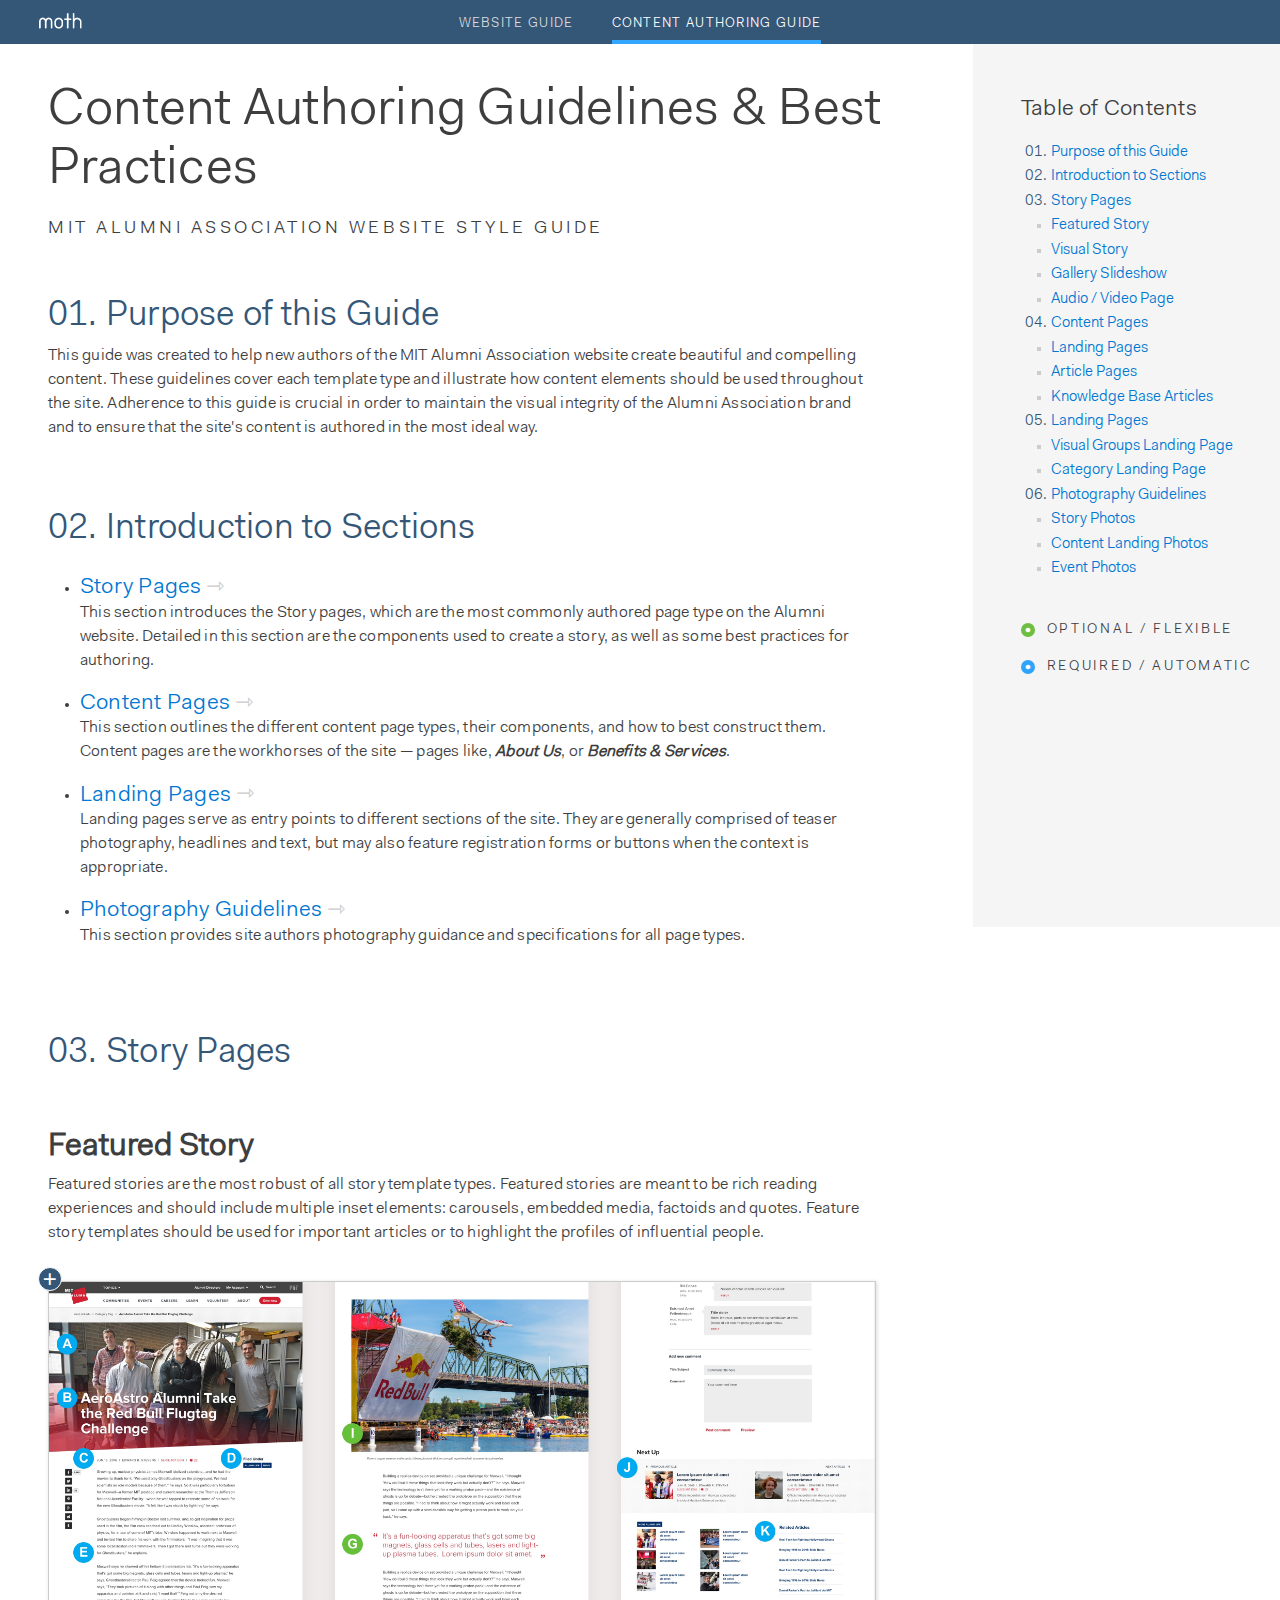
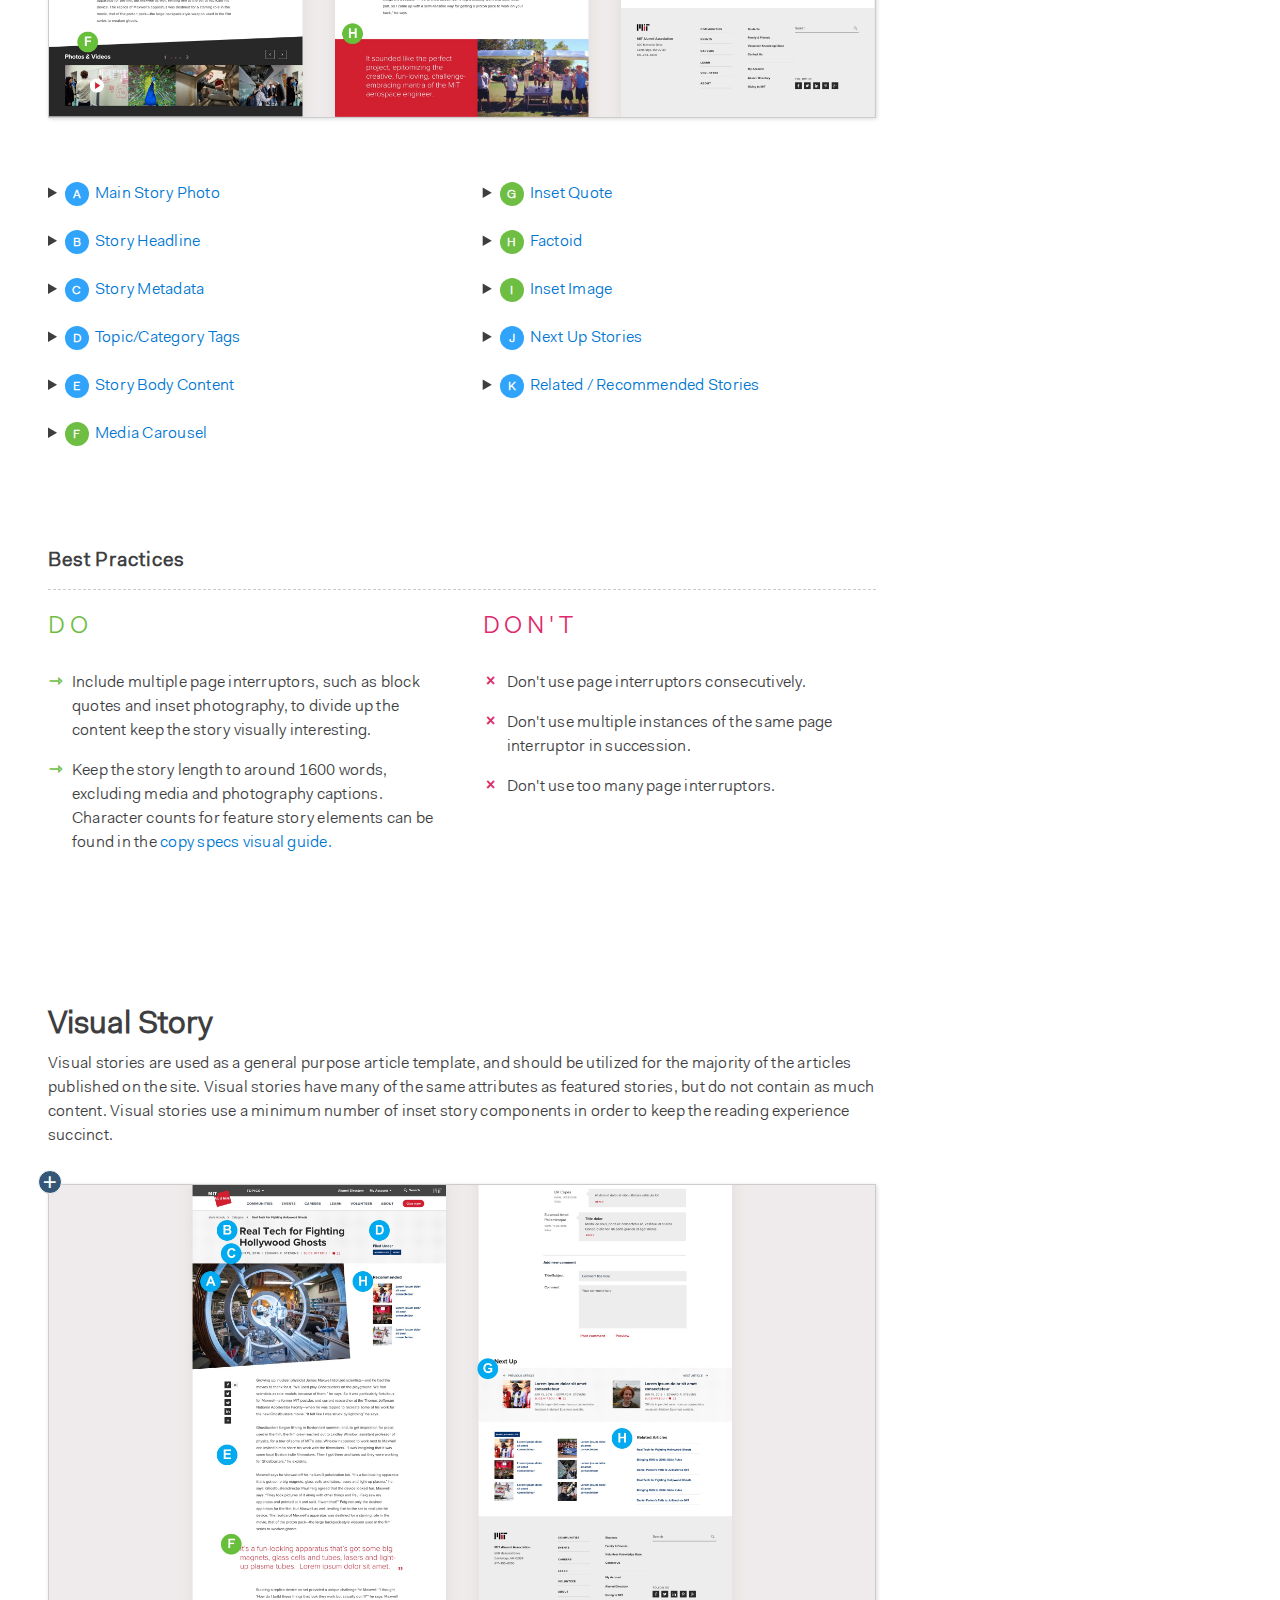
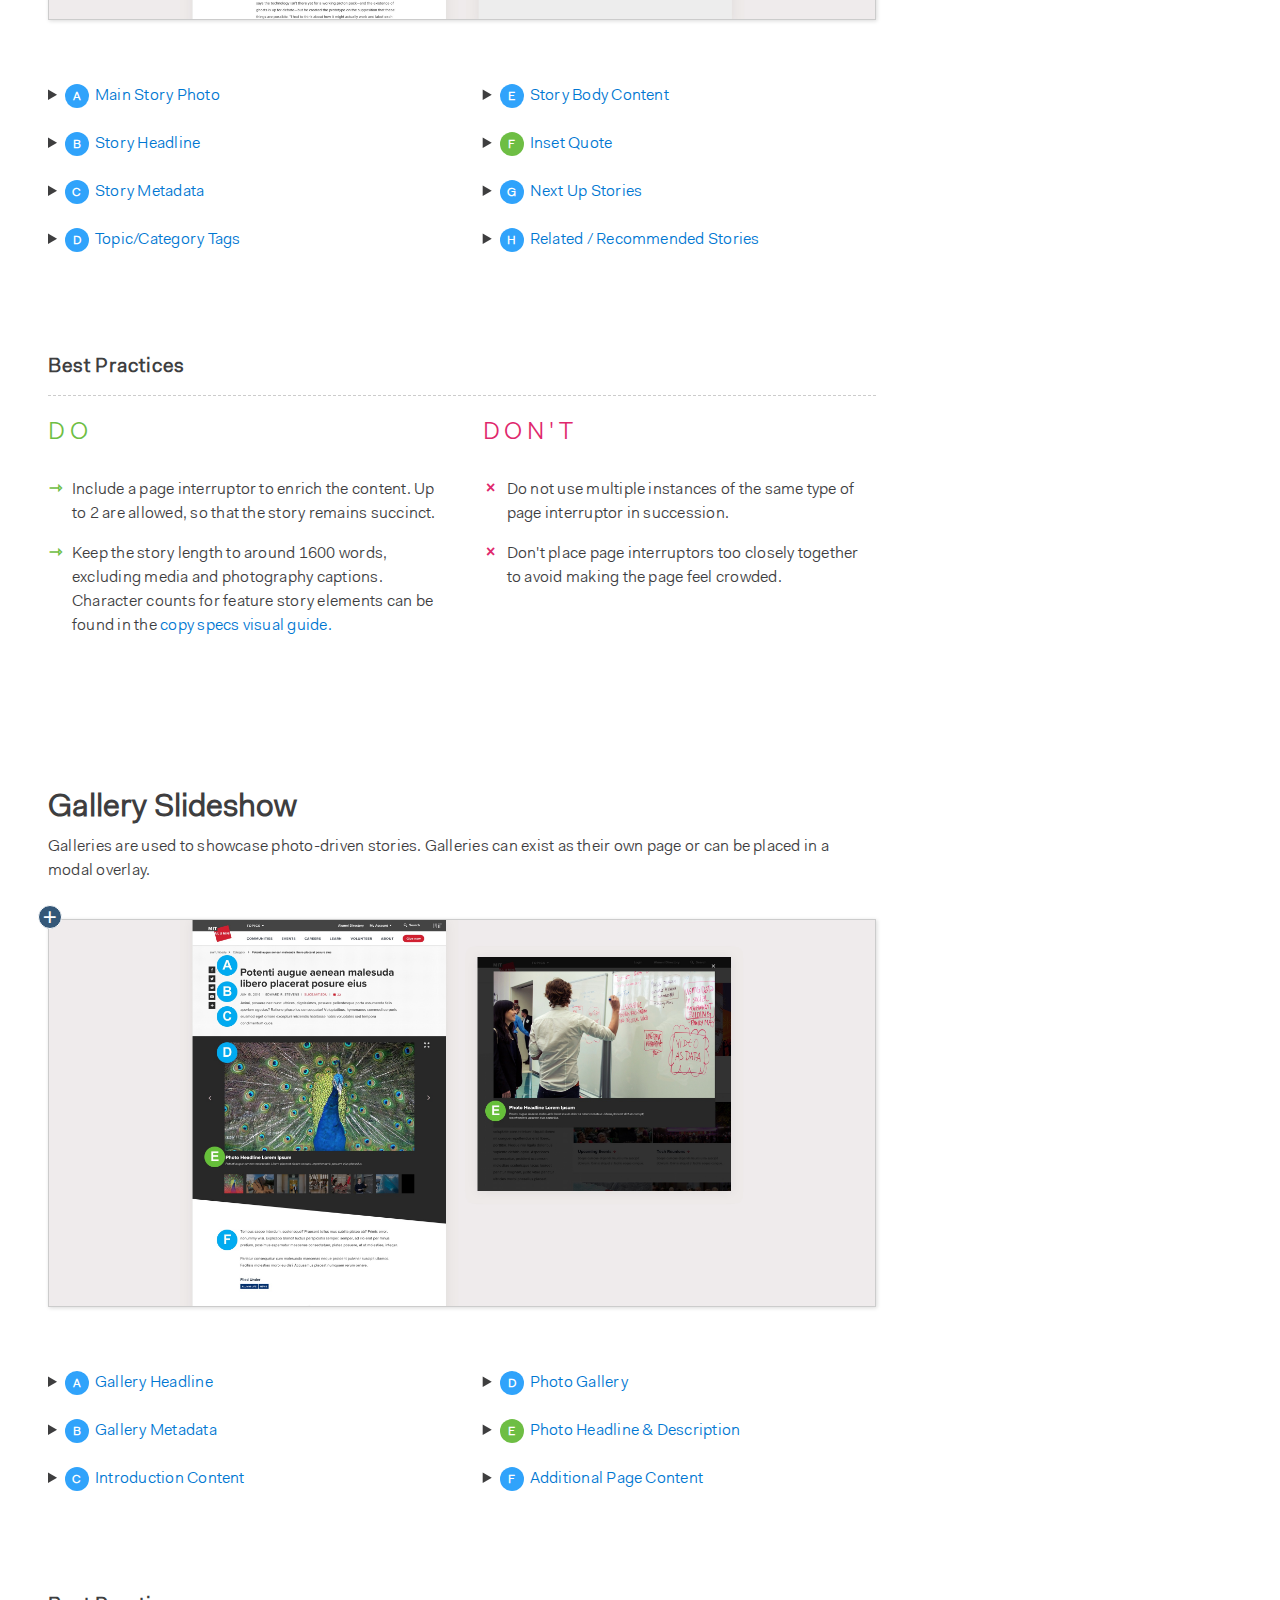
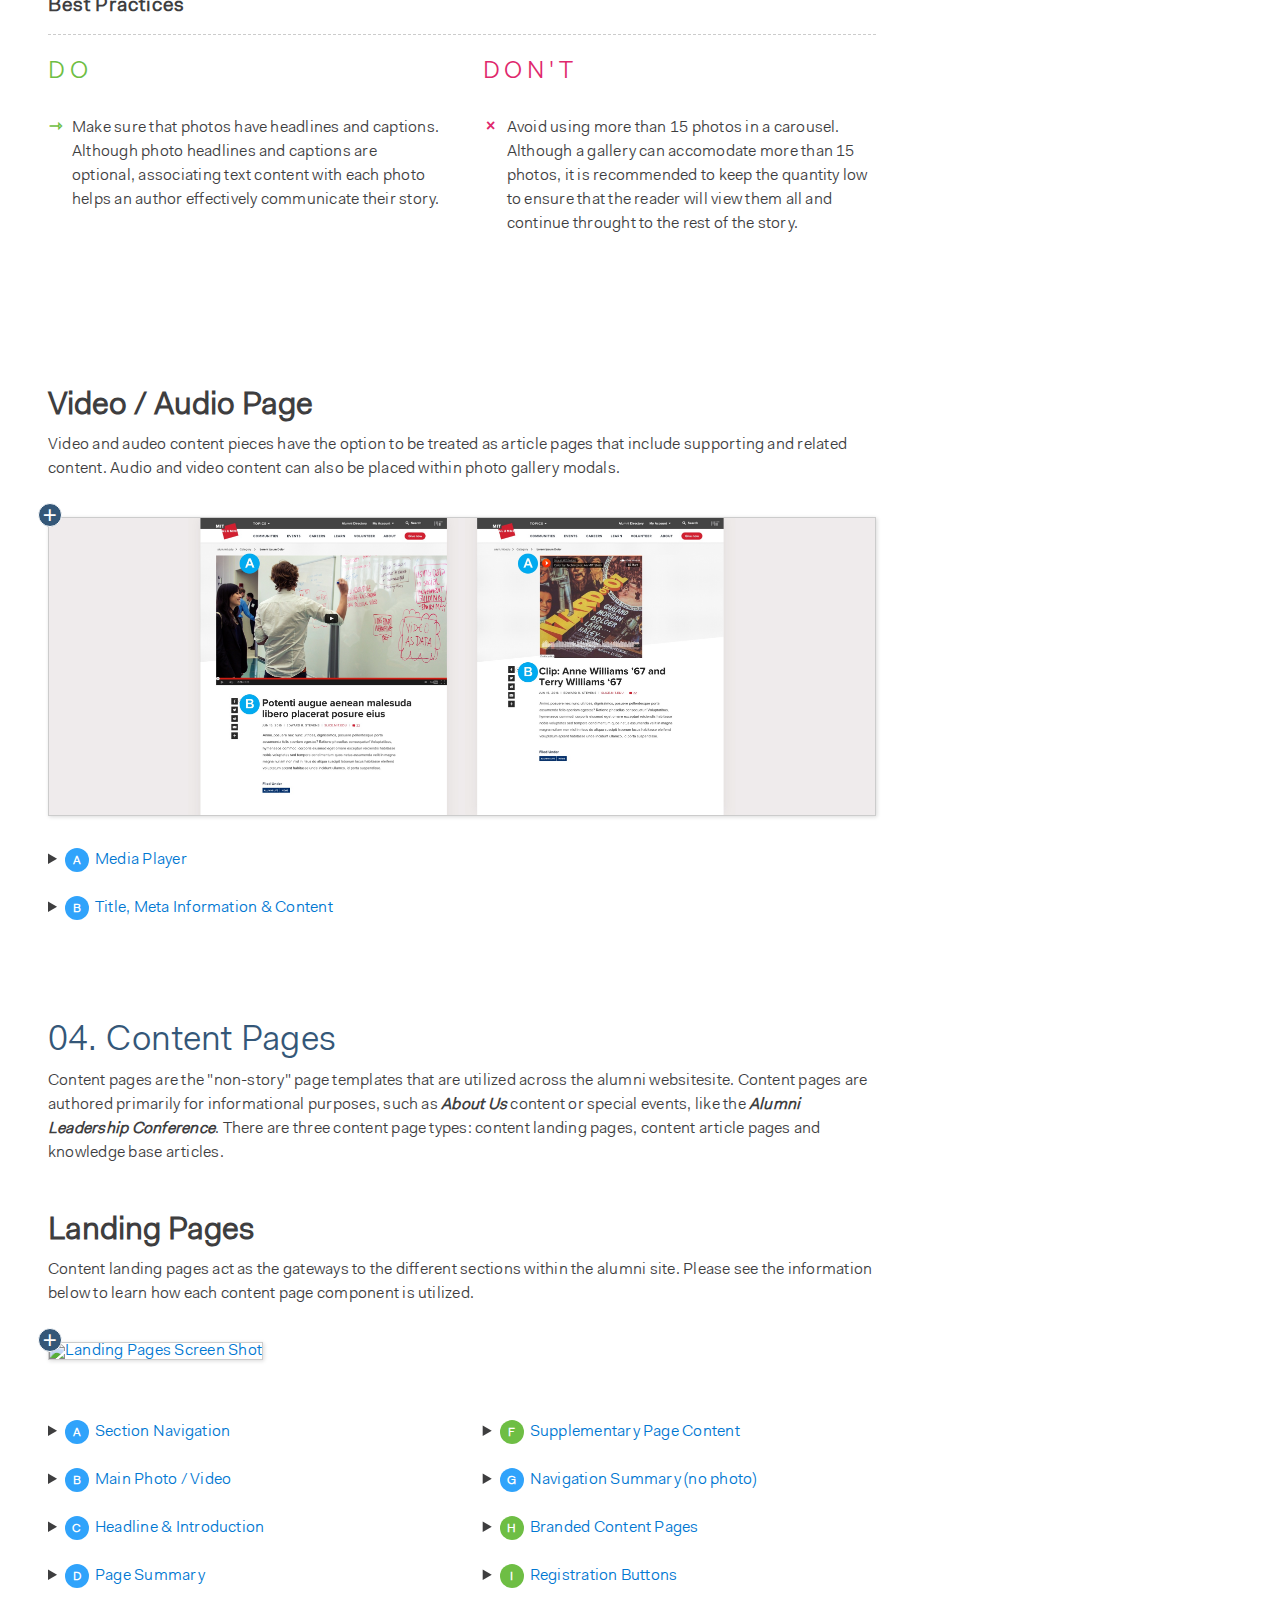
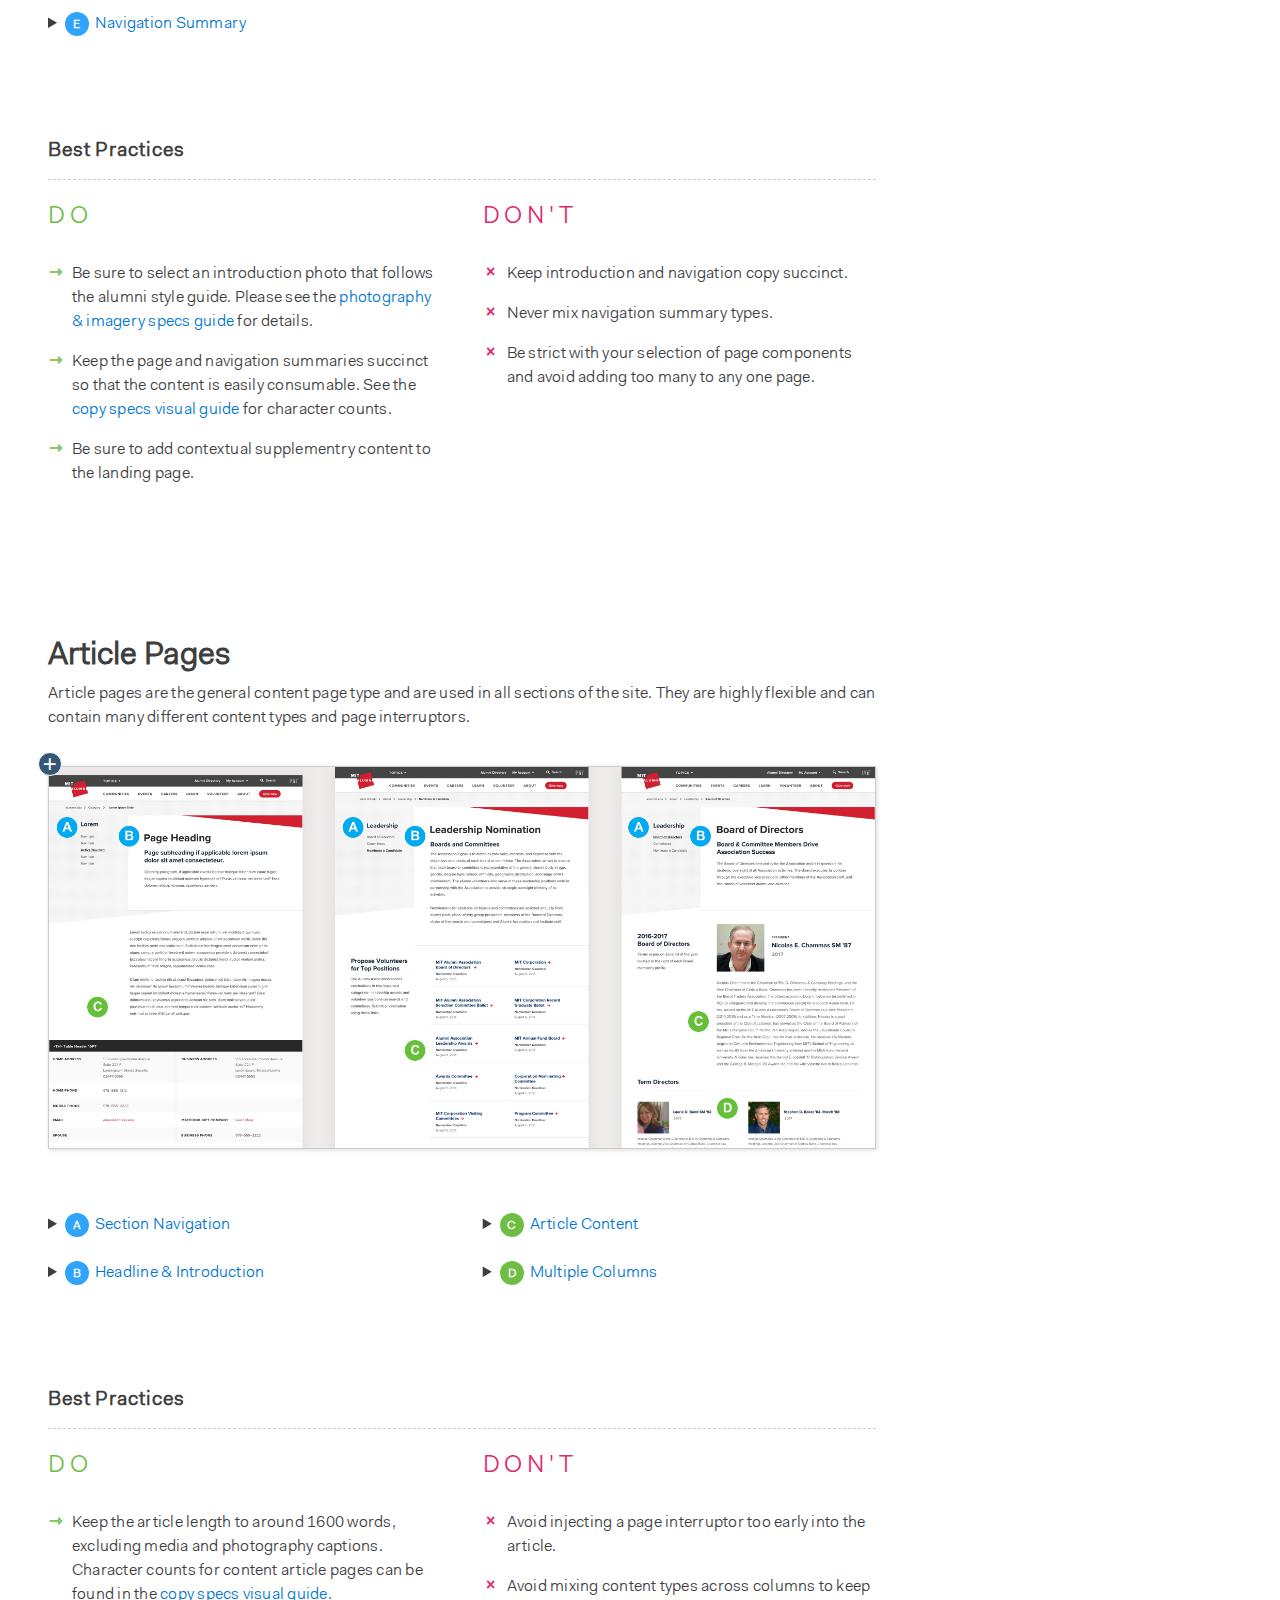
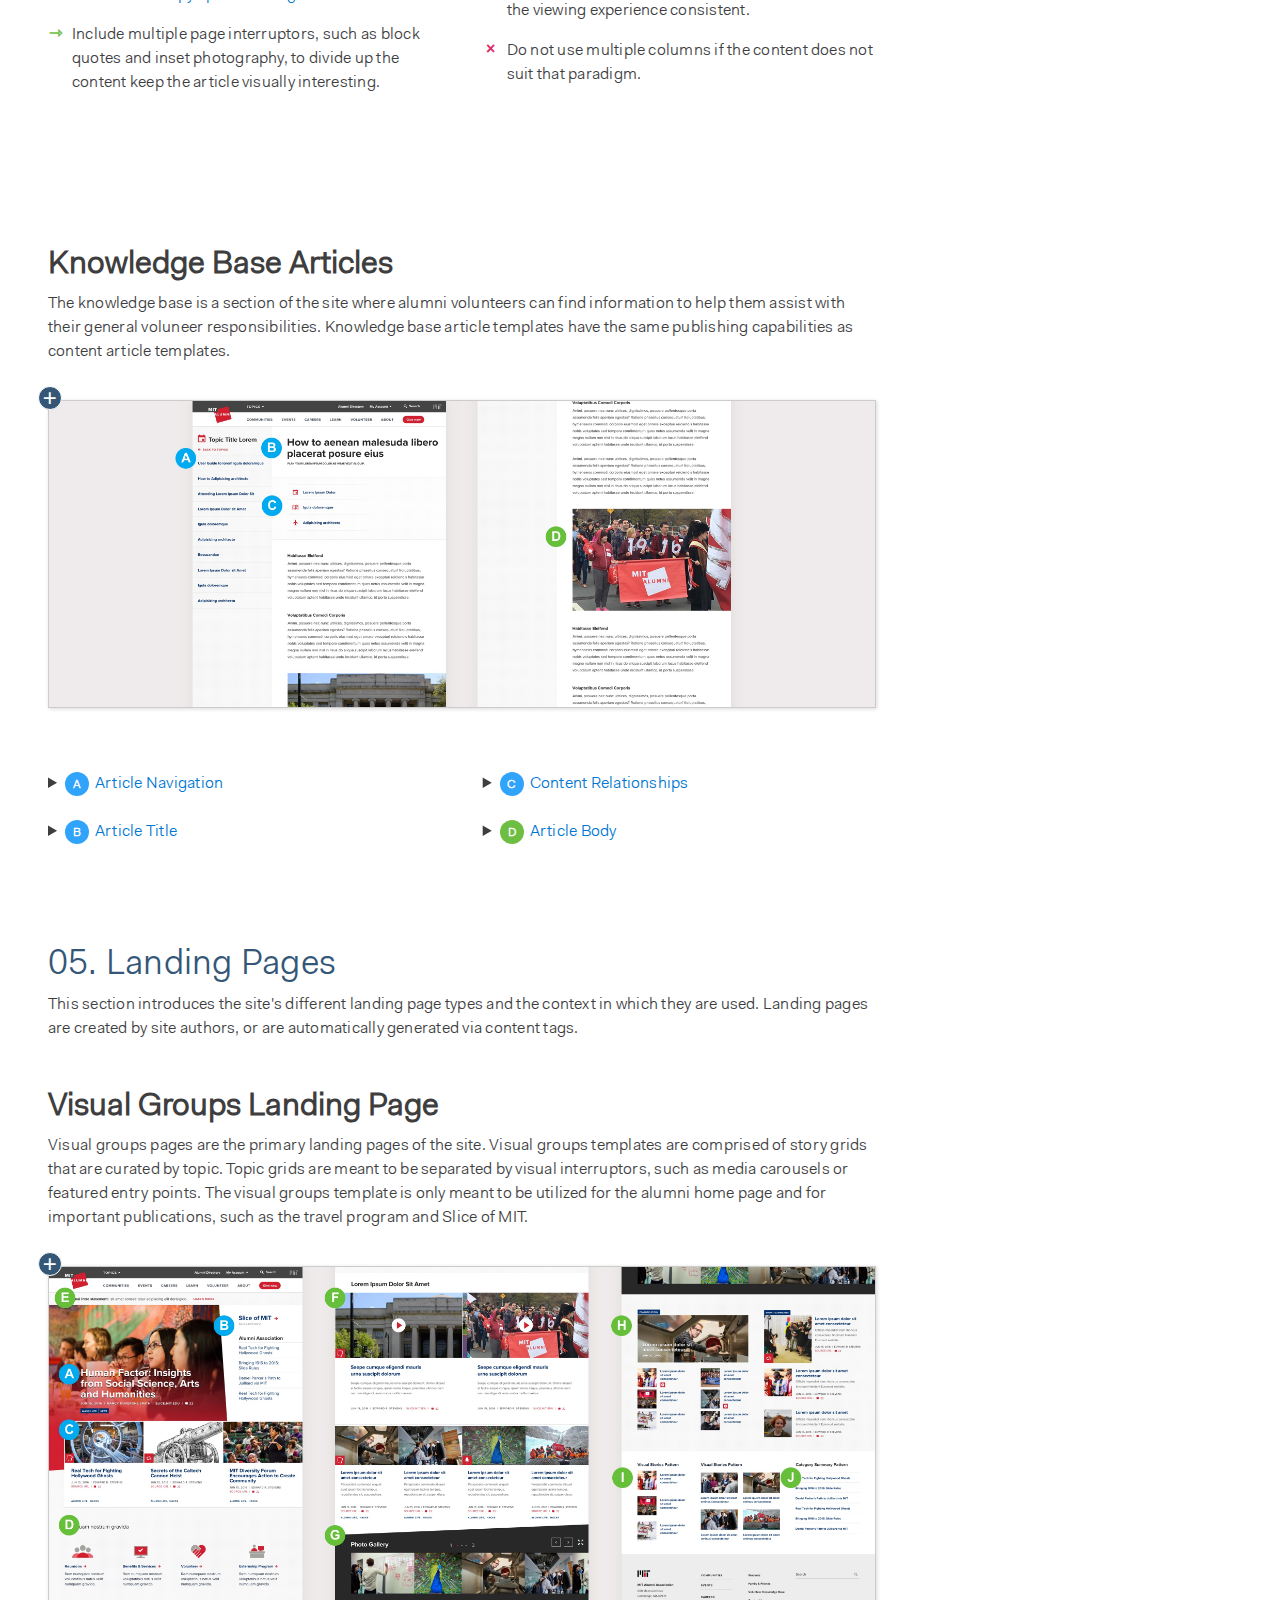
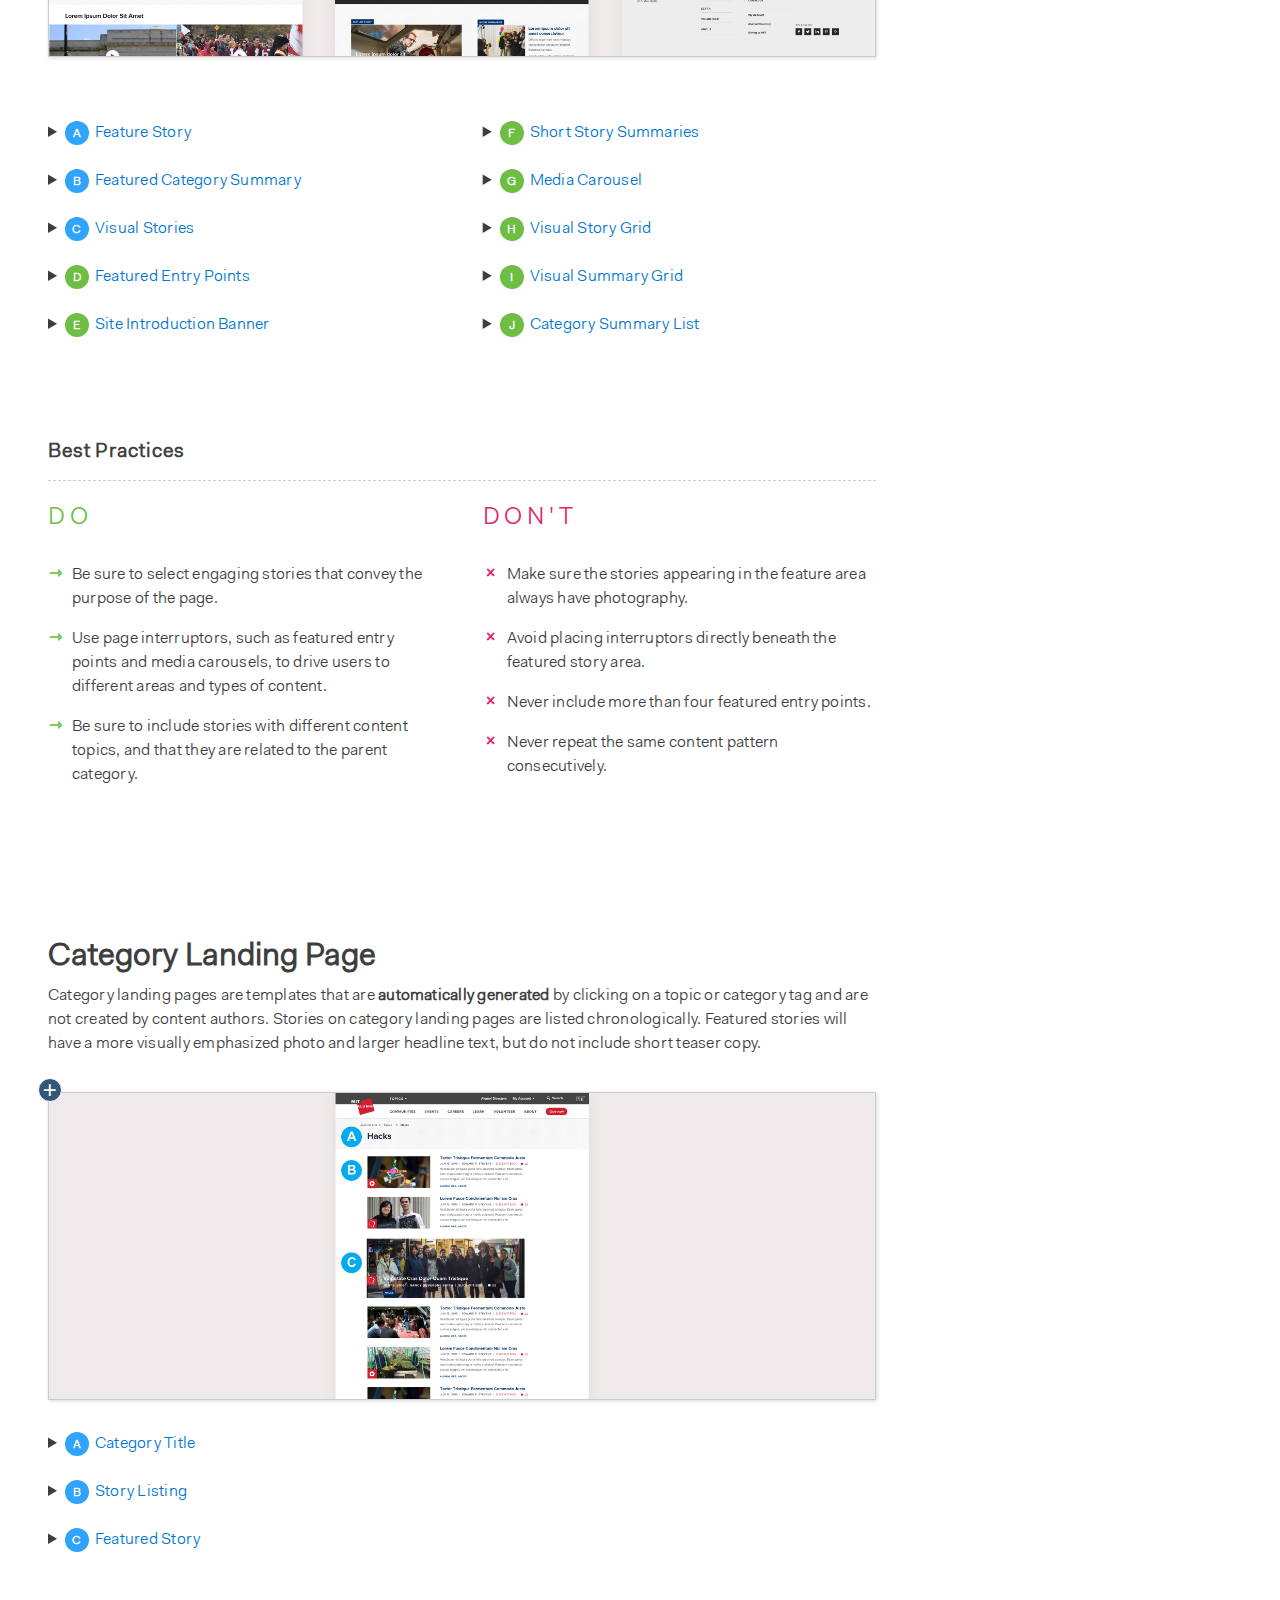
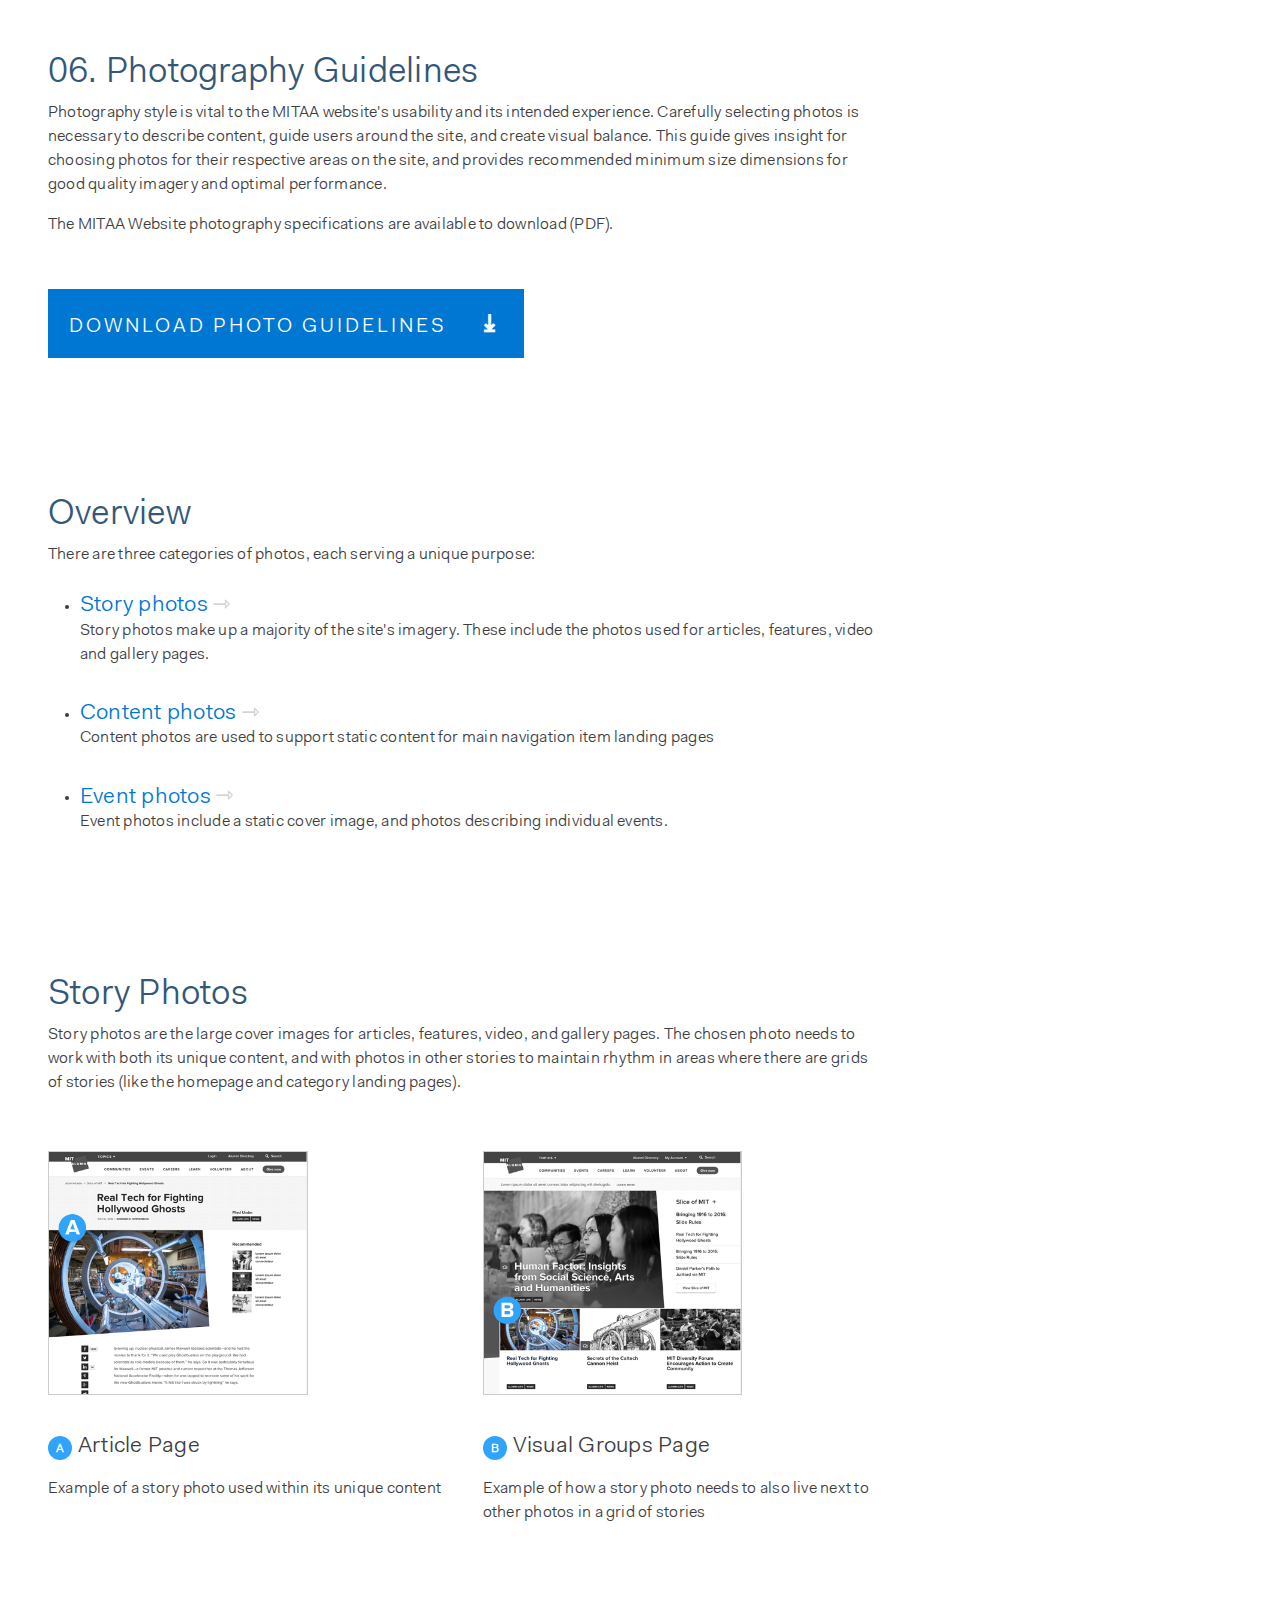
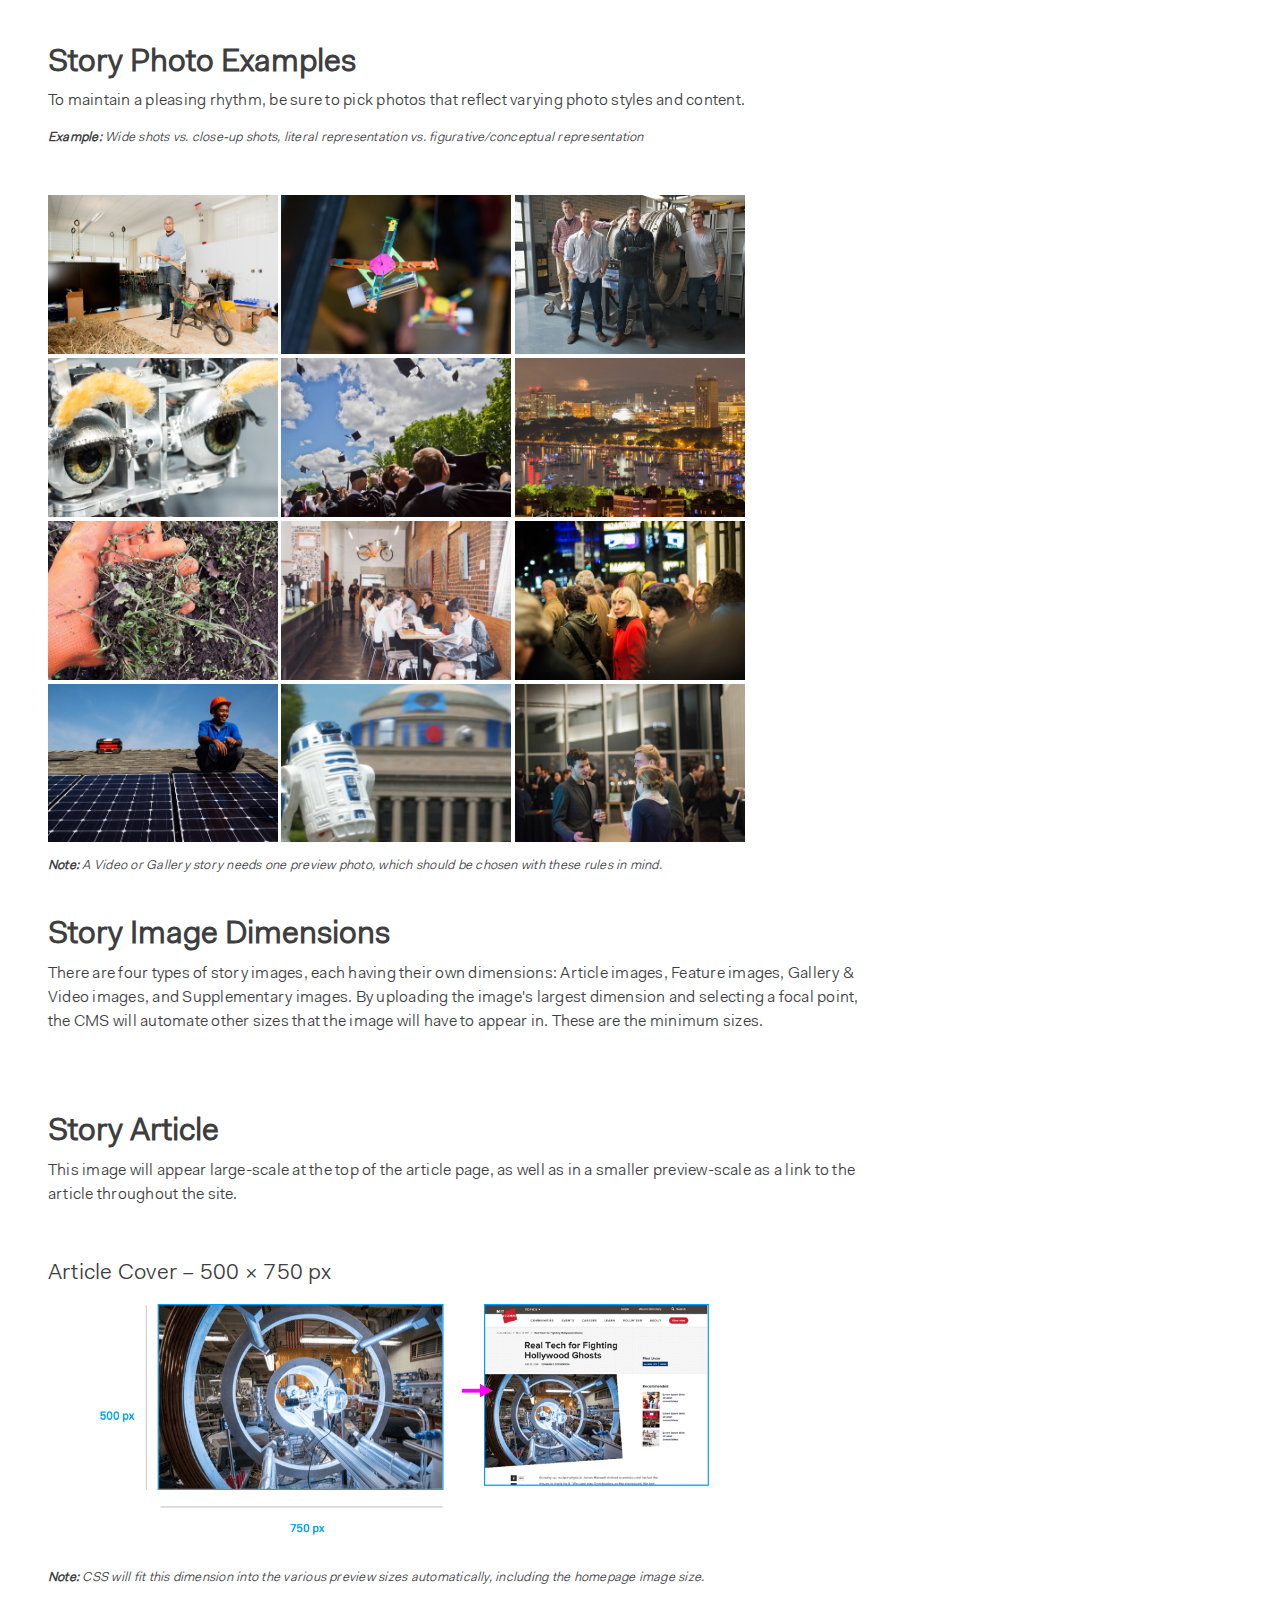
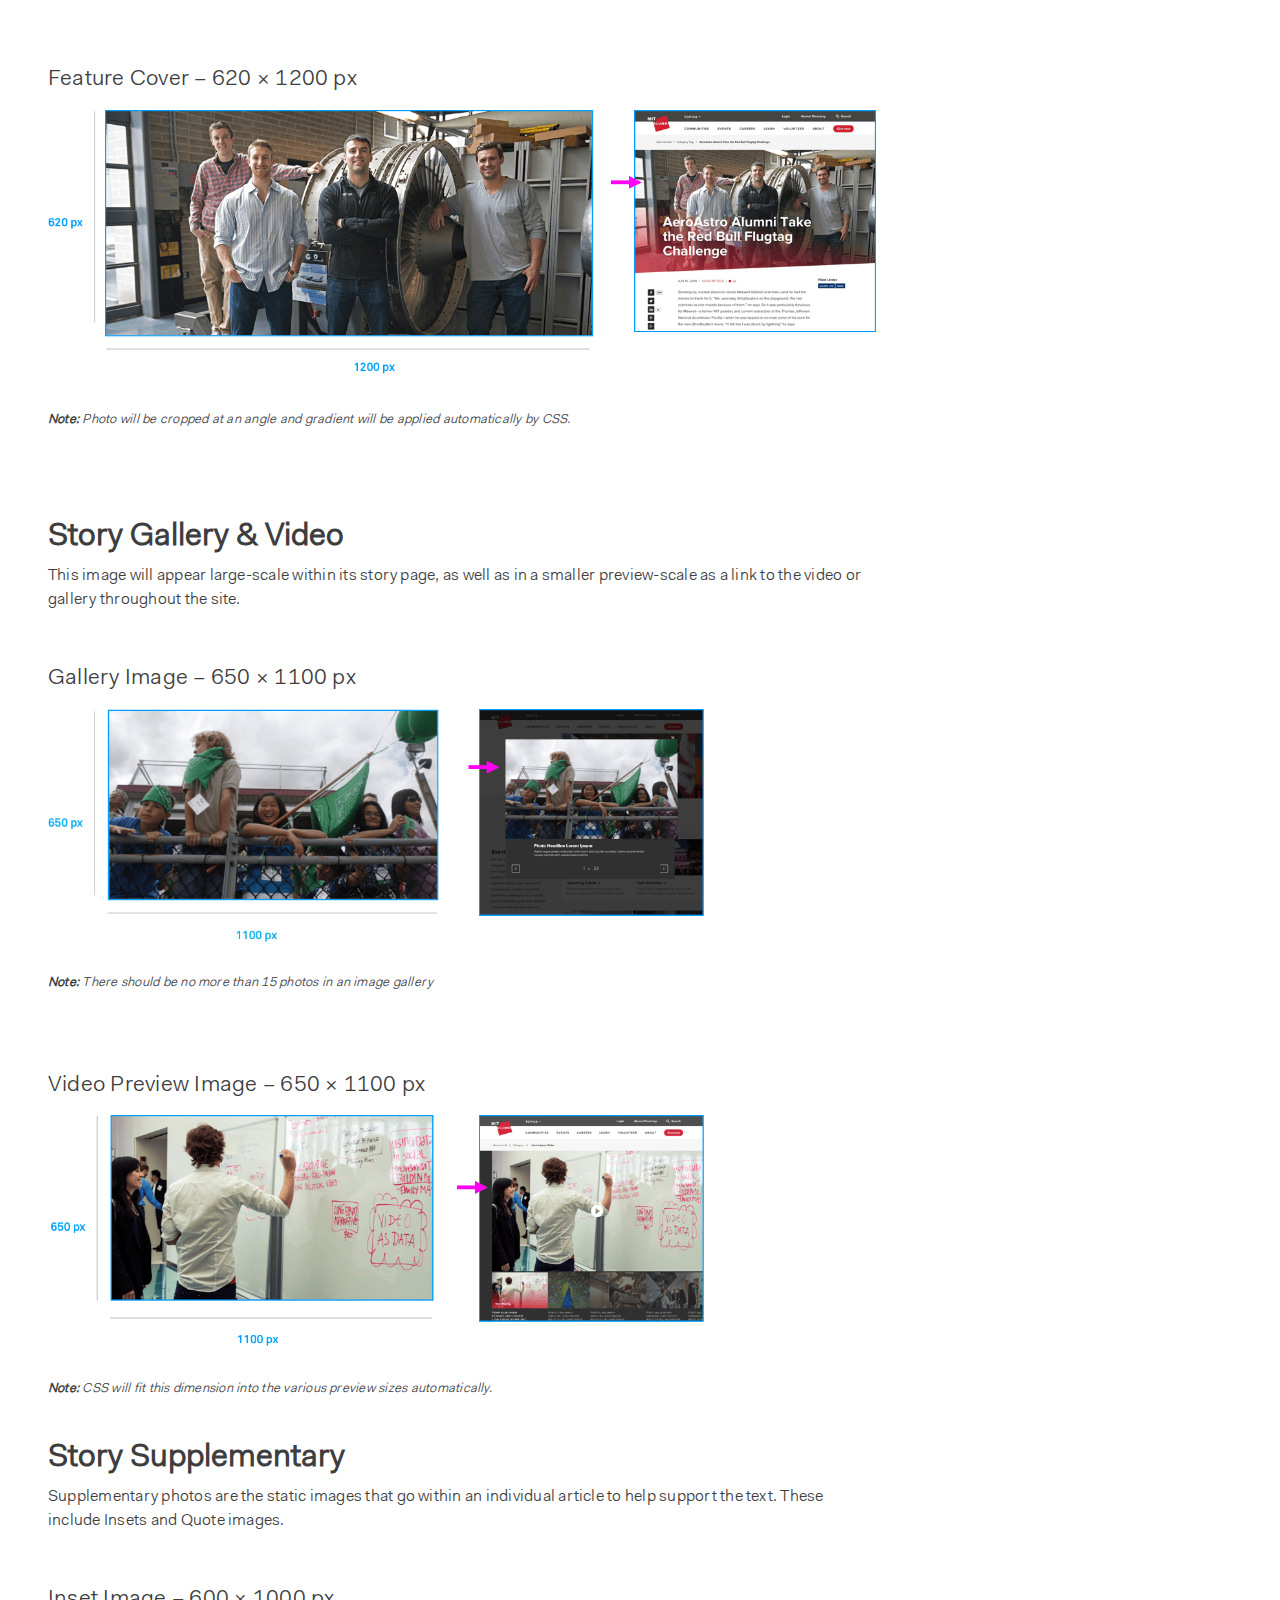
==== commit ed8ff6d3: "Finish Authoring Guide" ====
--- a/content-authoring.html
+++ b/content-authoring.html
@@ -1,6 +1,5 @@
 <!DOCTYPE html>
 <html>
-
 <head>
     <meta charset="UTF-8">
     <meta name="description" content="MITAA Content Authoring Guide">
@@ -68,9 +67,13 @@
 </head>
 
 <body class="content-authoring">
-    <header class="sub">
-        <a href="./" class="moth-logo"></a>
-    </header>
+	<nav>
+		<a href="index.html" class="moth-logo"></a>
+		<ul>
+			<li><a href="index.html">Website Guide</a></li>
+			<li><a href="content-authoring.html" class="current">Content Authoring Guide</a></li>
+		</ul>
+	</nav>
     <main>
         <header>
             <h1>Content Authoring Guidelines &amp; Best Practices</h1>
@@ -131,7 +134,7 @@
         <!--number1-->
         <section id="purpose">
             <h2><span>01.</span> Purpose of this Guide</h2>
-            <p>This guide was created to help new authors of the MIT Alumni Association website create and curate beautiful pages and content. These guidelines cover the different template types and illustrates how elements should be used in each page. Adherence to this guide is crucial in order to maintain the visual integrity of the Alumni Association brand and to ensure that site content is authored optimally.</p>
+            <p>This guide was created to help new authors of the MIT Alumni Association website create beautiful and compelling content. These guidelines cover each template type and illustrate how content elements should be used throughout the site. Adherence to this guide is crucial in order to maintain the visual integrity of the Alumni Association brand and to ensure that the site's content is authored in the most ideal way.</p>
         </section>
         <!--number2-->
         <section id="sections" class="intro">
@@ -140,15 +143,15 @@
             <ul class="intro">
                 <li>
                     <h4><a href="#stories">Story Pages</a></h4>
-                    <p>This section introduces the Story pages, which are the most commonly authored page type on the Alumni website. It outlines components used to create a story, and illustrates the best practices. Story pages are created by site authors, or content is collected from other MIT sources.</p>
+                    <p>This section introduces the Story pages, which are the most commonly authored page type on the Alumni website. Detailed in this section are the components used to create a story, as well as some best practices for authoring.</p>
                 </li>
                 <li>
                     <h4><a href="#contentpages">Content Pages</a></h4>
-                    <p>This section outlines the different content page types, their components, and how to best construct them. Content pages are created by site authors as well as users of the site with specific permissions.</p>
+                    <p>This section outlines the different content page types, their components, and how to best construct them. Content pages are the workhorses of the site &mdash; pages like, <em>About Us</em>, or <em>Benefits &amp; Services</em>.</p>
                 </li>
                 <li>
                     <h4><a href="#landingpages">Landing Pages</a></h4>
-                    <p>Landing pages are produced by site authors, or are automatically generated via currated topic tags.</p>
+                    <p>Landing pages serve as entry points to different sections of the site. They are generally comprised of teaser photography, headlines and text, but may also feature registration forms or buttons when the context is appropriate.</p>
                 </li>
                 <li>
                     <h4><a href="#photoguide">Photography Guidelines</a></h4>
@@ -161,7 +164,7 @@
             <div id="featuredstory">
                 <h3>Featured Story</h3>
                 <p>Featured stories are the most robust of all story template types. Featured stories are meant to be rich reading experiences and should include multiple inset elements: carousels, embedded media, factoids and quotes. Feature story templates should be used for important articles or to highlight the profiles of influential people.</p>
-                <a href="images/stories/storycomponents.jpg" data-lightbox="Feature Story" class="img-link"><img src="images/stories/storycomponents.jpg" alt="Story Page Components Screen Shot">
+                <a href="images/authoring/storycomponents_LG.jpg" data-lightbox="authoring" class="img-link"><img src="images/authoring/storycomponents.jpg" alt="Story Page Components Screen Shot">
                 </a>
                 <div class="split">
                     <ul>
@@ -178,7 +181,7 @@
                                 <summary>
                                     <h4><span class="letter">B</span>Story Headline</h4>
                                 </summary>
-                                <p>This is the primary heading of a story and will be featured in any context where a story's heading is needed, such as on a category page. Headline placements and character counts can be found in the <a href="https://invis.io/GV87NKZSY#/182009564_M">copy specs visual guide</a>.</p>
+                                <p>This is the primary heading of a story and will be featured in any context where a story's heading is needed, such as on a category page. Headline placements and character counts can be found in the <a href="images/copyspecs/M@2x.jpg" data-lightbox="copyspecs">copy specs visual guide</a>.</p>
                             </details>
                         </li>
                         <li>
@@ -202,7 +205,7 @@
                                 <summary>
                                     <h4><span class="letter">E</span>Story Body Content</h4>
                                 </summary>
-                                <p>This is the main body content of a story, featuring paragraphs and different inset content types. Character counts for story body content can be found in the <a href="https://invis.io/GV87NKZSY#/182009564_M">copy specs visual guide</a>.</p>
+                                <p>This is the main body content of a story, featuring paragraphs and different inset content types. Character counts for story body content can be found in the <a href="images/copyspecs/M@2x.jpg" data-lightbox="copyspecs">copy specs visual guide</a>.</p>
                             </details>
                         </li>
                         <li>
@@ -218,7 +221,7 @@
                                 <summary>
                                     <h4><span class="letter optional">G</span>Inset Quote</h4>
                                 </summary>
-                                <p>An inset quote is a featured text fragment used to emphasise a particular sentence or message within a story. Inset quotes can be utilized as visual interruptors when authoring a story. Character counts for inset quotes can be found in the <a href="https://invis.io/GV87NKZSY#/182009564_M">copy specs visual guide.</a>
+                                <p>An inset quote is a featured text fragment used to emphasise a particular sentence or message within a story. Inset quotes can be utilized as visual interruptors when authoring a story. Character counts for inset quotes can be found in the <a href="images/copyspecs/M@2x.jpg" data-lightbox="copyspecs">copy specs visual guide.</a>
                                 </p>
                             </details>
                         </li>
@@ -235,7 +238,7 @@
                                 <summary>
                                     <h4><span class="letter optional">I</span>Inset Image</h4>
                                 </summary>
-                                <p>An inset image can be utilized as a visual interruptor when authoring a story, and are sometimes associated with a quote or factoid. Information on how to select photos can be found in the <a href="#photoguide">photography &amp; imagery specs guide</a>. Character counts for inset image captions can be found in the <a href="https://invis.io/GV87NKZSY#/182009564_M">copy specs visual guide.</a>
+                                <p>An inset image can be utilized as a visual interruptor when authoring a story, and are sometimes associated with a quote or factoid. Information on how to select photos can be found in the <a href="#photoguide">photography &amp; imagery specs guide</a>. Character counts for inset image captions can be found in the <a href="images/copyspecs/M@2x.jpg" data-lightbox="copyspecs">copy specs visual guide.</a>
                                 </p>
                             </details>
                         </li>
@@ -247,12 +250,6 @@
                                 <p>Next Up stories are automatically generated by the system. They feature the main photo, headline, and metadata for each story.</p>
                             </details>
                         </li>
-                        <!--li>
-							<details>
-								<summary><h4><span class="letter">K</span>Media Flag</h4></summary>
-								<p>Media flags denote the type of media content that is associated with a story. Each flag is automatically generated based on the media type.</p>
-							</details>
-						</li-->
                         <li>
                             <details>
                                 <summary>
@@ -272,7 +269,7 @@
                                 <p>Include multiple page interruptors, such as block quotes and inset photography, to divide up the content keep the story visually interesting.</p>
                             </li>
                             <li>
-                                <p>Keep the story length to around 1600 words, excluding media and photography captions. Character counts for feature story elements can be found in the <a href="https://invis.io/GV87NKZSY#/182009564_M">copy specs visual guide.</a>
+                                <p>Keep the story length to around 1600 words, excluding media and photography captions. Character counts for feature story elements can be found in the <a href="images/copyspecs/M@2x.jpg" data-lightbox="copyspecs">copy specs visual guide.</a>
                                 </p>
                             </li>
                         </ul>
@@ -281,13 +278,13 @@
                         <h5>Don't</h5>
                         <ul>
                             <li>
-                                <p>Avoid using too many page interruptors, as it will make story difficult to follow.</p>
-                                </l>
-                                <li>
-                                    <p>Do not use multiple instances of the same type of interruptor in succession.</p>
+                                <p>Don't use page interruptors consecutively.</p>
+                            </l>
+                               <li>
+                                    <p>Don't use multiple instances of the same page interruptor in succession.</p>
                                 </li>
                                 <li>
-                                    <p>Don't place page interruptors too closely together to avoid making the page feel crowded.</p>
+                                    <p>Don't use too many page interruptors.</p>
                                 </li>
                         </ul>
                     </div>
@@ -295,8 +292,8 @@
             </div>
             <div id="visualstory">
                 <h3>Visual Story</h3>
-                <p>Visual stories are used as a general purpose article template, and should be utilized for the majority of the articles published on the site. Visual stories have many of the same attributes as featured stories, but do not contain as much content. Visual stories use a minimum number of inset story components in order to keep the content succinct.</p>
-                <a href="images/stories/visualstories.jpg" data-lightbox="Visual Story" class="img-link"><img src="images/stories/visualstories.jpg" alt="Story Page Components Screen Shot">
+                <p>Visual stories are used as a general purpose article template, and should be utilized for the majority of the articles published on the site. Visual stories have many of the same attributes as featured stories, but do not contain as much content. Visual stories use a minimum number of inset story components in order to keep the reading experience succinct.</p>
+                <a href="images/authoring/visualstories_LG.jpg" data-lightbox="authoring" class="img-link"><img src="images/authoring/visualstories.jpg" alt="Story Page Components Screen Shot">
                 </a>
                 <div class="split">
                     <ul>
@@ -313,7 +310,7 @@
                                 <summary>
                                     <h4><span class="letter">B</span>Story Headline</h4>
                                 </summary>
-                                <p>This is the primary heading of a story and will be featured in any context where a story's heading is needed, such as on a category page. Headline placements and character counts can be found in the <a href="https://invis.io/GV87NKZSY#/182007013_J">copy specs visual guide</a>.</p>
+                                <p>This is the primary heading of a story and will be featured in any context where a story's heading is needed, such as on a category page. Headline placements and character counts can be found in the <a href="images/copyspecs/J@2x.jpg" data-lightbox="copyspecs">copy specs visual guide</a>.</p>
                             </details>
                         </li>
                         <li>
@@ -337,7 +334,7 @@
                                 <summary>
                                     <h4><span class="letter">E</span>Story Body Content</h4>
                                 </summary>
-                                <p>This is the main body content of a story, featuring paragraphs and different inset content types. Character counts for story body content can be found in the <a href="https://invis.io/GV87NKZSY#/182007013_J">copy specs visual guide</a>.</p>
+                                <p>This is the main body content of a story, featuring paragraphs and different inset content types. Character counts for story body content can be found in the <a href="images/copyspecs/J@2x.jpg" data-lightbox="copyspecs">copy specs visual guide</a>.</p>
                             </details>
                         </li>
                         <li>
@@ -345,7 +342,7 @@
                                 <summary>
                                     <h4><span class="letter optional">F</span>Inset Quote</h4>
                                 </summary>
-                                <p>An inset quote is a featured text fragment used to emphasise a particular sentence or message within a story. Inset quotes can be utilized as visual interruptors when authoring a story. Character counts for inset quotes can be found in the <a href="https://invis.io/GV87NKZSY#/182007013_J">copy specs visual guide.</a>
+                                <p>An inset quote is a featured text fragment used to emphasise a particular sentence or message within a story. Inset quotes can be utilized as visual interruptors when authoring a story. Character counts for inset quotes can be found in the <a href="images/copyspecs/J@2x.jpg" data-lightbox="copyspecs">copy specs visual guide.</a>
                                 </p>
                             </details>
                         </li>
@@ -374,10 +371,10 @@
                         <h5>Do</h5>
                         <ul>
                             <li>
-                                <p>Use a maximum of 2 page interruptors so that the story remains short.</p>
-                            </li>
-                            <li>
-                                <p>Keep the story length to around 1600 words, excluding media and photography captions. Character counts for feature story elements can be found in the <a href="https://invis.io/GV87NKZSY#/182007013_J">copy specs visual guide.</a>
+                                <p>Include a page interruptor to enrich the content. Up to 2 are allowed, so that the story remains succinct.</p>
+                            </li>
+                            <li>
+                                <p>Keep the story length to around 1600 words, excluding media and photography captions. Character counts for feature story elements can be found in the <a href="images/copyspecs/J@2x.jpg" data-lightbox="copyspecs">copy specs visual guide.</a>
                                 </p>
                             </li>
                         </ul>
@@ -386,7 +383,7 @@
                         <h5>Don't</h5>
                         <ul>
                             <li>
-                                <p>Do not use multiple instances of the same type of interruptor in succession.</p>
+                                <p>Do not use multiple instances of the same type of page interruptor in succession.</p>
                             </li>
                             <li>
                                 <p>Don't place page interruptors too closely together to avoid making the page feel crowded.</p>
@@ -397,8 +394,8 @@
             </div>
             <div id="gallery">
                 <h3>Gallery Slideshow</h3>
-                <p>Galleries are used to showcase photo-driven stories. Galleries can exist as their own page or can be placed in a modal overlay if the gallery is linked to within a page.</p>
-                <a href="images/stories/gallery.jpg" data-lightbox="Visual Story" class="img-link"><img src="images/stories/gallery.jpg" alt="Story Page Components Screen Shot">
+                <p>Galleries are used to showcase photo-driven stories. Galleries can exist as their own page or can be placed in a modal overlay.</p>
+                <a href="images/authoring/gallery_LG.jpg" data-lightbox="authoring" class="img-link"><img src="images/authoring/gallery.jpg" alt="Story Page Components Screen Shot">
                 </a>
                 <div class="split">
                     <ul>
@@ -407,7 +404,7 @@
                                 <summary>
                                     <h4><span class="letter">A</span>Gallery Headline</h4>
                                 </summary>
-                                <p>This is the primary heading of a gallery page, and is featured in any context where it is referenced, such as on a search results page. Headline placements and character counts can be found in the <a href="https://projects.invisionapp.com/share/GV87NKZSY#/screens/182007678">copy specs visual guide</a>.</p>
+                                <p>This is the primary heading of a gallery page, and is featured in any context where it is referenced, such as on a search results page. Headline placements and character counts can be found in the <a href="images/copyspecs/K@2x.jpg" data-lightbox="copyspecs">copy specs visual guide</a>.</p>
                             </details>
                         </li>
                         <li>
@@ -423,7 +420,7 @@
                                 <summary>
                                     <h4><span class="letter">C</span>Introduction Content</h4>
                                 </summary>
-                                <p>This is the primary paragraph of a gallery page that introduces the content below. Character counts for introduction content can be found in the <a href="https://projects.invisionapp.com/share/GV87NKZSY#/screens/182007678">copy specs visual guide</a>.</p>
+                                <p>This is the primary paragraph of a gallery page that introduces the content below. Character counts for introduction content can be found in the <a href="images/copyspecs/K@2x.jpg" data-lightbox="copyspecs">copy specs visual guide</a>.</p>
                             </details>
                         </li>
                         <li class="break">
@@ -439,7 +436,7 @@
                                 <summary>
                                     <h4><span class="letter optional">E</span>Photo Headline &amp; Description</h4>
                                 </summary>
-                                <p>While not required, photo headlines and descriptions help build context around a story. Character counts for photo headlines and descriptions can be found in the <a href="https://projects.invisionapp.com/share/GV87NKZSY#/screens/182009564">copy specs visual guide.</a>
+                                <p>While not required, photo headlines and descriptions help build context around a story. Character counts for photo headlines and descriptions can be found in the <a href="images/copyspecs/K@2x.jpg" data-lightbox="copyspecs">copy specs visual guide.</a>
                                 </p>
                             </details>
                         </li>
@@ -448,7 +445,7 @@
                                 <summary>
                                     <h4><span class="letter">F</span>Additional Page Content</h4>
                                 </summary>
-                                <p>This is the supporting content for the gallery page. Character counts for paragraph content can be found in the <a href="https://projects.invisionapp.com/share/GV87NKZSY#/screens/182009564">copy specs visual guide.</a>
+                                <p>This is the supporting content for the gallery page. Character counts for paragraph content can be found in the <a href="images/copyspecs/K@2x.jpg" data-lightbox="copyspecs">copy specs visual guide.</a>
                                 </p>
                             </details>
                         </li>
@@ -468,7 +465,7 @@
                         <h5>Don't</h5>
                         <ul>
                             <li>
-                                <p>Avoid using more than 15 photos in a carousel. Although a gallery can accomodate more than 15 photos, it is recommended to keep the quantity low to ensure that the reader will view all of them and continue through the story.</p>
+                                <p>Avoid using more than 15 photos in a carousel. Although a gallery can accomodate more than 15 photos, it is recommended to keep the quantity low to ensure that the reader will view them all and continue throught to the rest of the story.</p>
                                 </l>
                         </ul>
                     </div>
@@ -476,8 +473,8 @@
             </div>
             <div id="linkedmedia">
                 <h3>Video / Audio Page</h3>
-                <p>Video and audeo content pi eces have the option to be treated as article pages that include supporting and related content. Audio and video content can also be placed within photo gallery modals.</p>
-                <a href="images/stories/media.jpg" data-lightbox="Visual Story" class="img-link"><img src="images/stories/media.jpg" alt="Story Page Components Screen Shot">
+                <p>Video and audeo content pieces have the option to be treated as article pages that include supporting and related content. Audio and video content can also be placed within photo gallery modals.</p>
+                <a href="images/authoring/media_LG.jpg" data-lightbox="authoring" class="img-link"><img src="images/authoring/media.jpg" alt="Story Page Components Screen Shot">
                 </a>
                 <div class="">
                     <ul>
@@ -507,7 +504,7 @@
             <div id="landingpages">
                 <h3>Landing Pages </h3>
                 <p>Content landing pages act as the gateways to the different sections within the alumni site. Please see the information below to learn how each content page component is utilized.</p>
-                <a href="images/contentpages/content landing.jpg" data-lightbox="Visual Story" class="img-link"><img src="images/contentpages/content landing.jpg" alt="Landing Pages  Screen Shot">
+                <a href="images/authoring/content landing_LG.jpg" data-lightbox="authoring" class="img-link"><img src="images/authoring/content landing.jpg" alt="Landing Pages  Screen Shot">
                 </a>
                 <div class="split">
                     <ul>
@@ -532,7 +529,7 @@
                                 <summary>
                                     <h4><span class="letter">C</span>Headline &amp; Introduction</h4>
                                 </summary>
-                                <p>This is the primary heading of a content page. Headline placements and character counts can be found in the <a href="https://projects.invisionapp.com/share/GV87NKZSY#/screens/179776148">copy specs visual guide</a>.</p>
+                                <p>This is the primary heading of a content page. Headline placements and character counts can be found in the <a href="images/copyspecs/D@2x.jpg" data-lightbox="copyspecs">copy specs visual guide</a>.</p>
                             </details>
                         </li>
                         <li>
@@ -594,7 +591,7 @@
                                 <p>Be sure to select an introduction photo that follows the alumni style guide. Please see the <a href="#photoguide">photography &amp; imagery specs guide</a> for details.</p>
                             </li>
                             <li>
-                                <p>Keep the page and navigation summaries succinct so that the content is easily consumable. See the <a href="https://projects.invisionapp.com/share/GV87NKZSY#/screens/179776148">copy specs visual guide</a> for character counts.</p>
+                                <p>Keep the page and navigation summaries succinct so that the content is easily consumable. See the <a href="images/copyspecs/D@2x.jpg" data-lightbox="copyspecs">copy specs visual guide</a> for character counts.</p>
                             </li>
                             <li>
                                 <p>Be sure to add contextual supplementry content to the landing page.</p>
@@ -618,9 +615,9 @@
                 </div>
             </div>
             <div id="contentarticles">
-                <h3>Article Pages </h3>
-                <p>Article pages are the most-used template type used across the alumni website.</p>
-                <a href="images/contentpages/article.jpg" data-lightbox="Visual Story" class="img-link"><img src="images/contentpages/article.jpg" alt="Article Pages " class="">
+                <h3>Article Pages</h3>
+                <p>Article pages are the general content page type and are used in all sections of the site. They are highly flexible and can contain many different content types and page interruptors.</p>
+                <a href="images/authoring/article_LG.jpg" data-lightbox="authoring" class="img-link"><img src="images/authoring/article.jpg" alt="Article Pages " class="">
                 </a>
                 <div class="split">
                     <ul>
@@ -637,15 +634,15 @@
                                 <summary>
                                     <h4><span class="letter">B</span>Headline &amp; Introduction</h4>
                                 </summary>
-                                <p>This is the primary heading and text content of an article page. Headline placements and character counts can be found in the <a href="https://projects.invisionapp.com/share/GV87NKZSY#/screens/179776148">copy specs visual guide</a>.</p>
-                            </details>
-                        </li>
-                        <li>
+                                <p>This is the primary heading and text content of an article page. Headline placements and character counts can be found in the <a href="images/copyspecs/D@2x.jpg" data-lightbox="copyspecs">copy specs visual guide</a>.</p>
+                            </details>
+                        </li>
+                        <li class="break">
                             <details>
                                 <summary>
                                     <h4><span class="letter optional">C</span>Article Content</h4>
                                 </summary>
-                                <p>Article pages are meant to be flexible, thereby allowing any pattern to be placed within the article body. Please see the <a href="https://invis.io/HB8AM5KED#/181663612_HTML_Elements">html style guide</a> for a list of basic HTML elements.</p>
+                                <p>Article pages are meant to be flexible, thereby allowing any pattern to be placed within the article body. Please see the <a href="images/copyspecs/D@2x.jpg" data-lightbox="copyspecs">html style guide</a> for a list of basic HTML elements.</p>
                             </details>
                         </li>
                         <li>
@@ -665,7 +662,7 @@
                             <h5>Do</h5>
                             <ul>
                                 <li>
-                                    <p>Keep the article length to around 1600 words, excluding media and photography captions. Character counts for content article pages can be found in the <a href="https://projects.invisionapp.com/share/GV87NKZSY#/screens/179776148">copy specs visual guide.</a>
+                                    <p>Keep the article length to around 1600 words, excluding media and photography captions. Character counts for content article pages can be found in the <a href="images/copyspecs/D@2x.jpg" data-lightbox="copyspecs">copy specs visual guide.</a>
                                     </p>
                                 </li>
                                 <li>
@@ -693,7 +690,7 @@
             <div id="knowledgebasearticles">
                 <h3>Knowledge Base Articles</h3>
                 <p>The knowledge base is a section of the site where alumni volunteers can find information to help them assist with their general voluneer responsibilities. Knowledge base article templates have the same publishing capabilities as content article templates.</p>
-                <a href="images/contentpages/kb.jpg" data-lightbox="Visual Story" class="img-link"><img src="images/contentpages/kb.jpg" alt="Story Page Components Screen Shot">
+                <a href="images/authoring/kb_LG.jpg" data-lightbox="authoring" class="img-link"><img src="images/authoring/kb.jpg" alt="Story Page Components Screen Shot">
                 </a>
 
                 <div class="split">
@@ -711,10 +708,10 @@
                                 <summary>
                                     <h4><span class="letter">B</span>Article Title</h4>
                                 </summary>
-                                <p>This is the title of an article page. Headline placements and character counts can be found in the <a href="https://projects.invisionapp.com/share/GV87NKZSY#/screens/182003864">copy specs visual guide</a>.</p>
-                            </details>
-                        </li>
-                        <li>
+                                <p>This is the title of an article page. Headline placements and character counts can be found in the <a href="images/copyspecs/G@2x.jpg" data-lightbox="copyspecs">copy specs visual guide</a>.</p>
+                            </details>
+                        </li>
+                        <li class="break">
                             <details>
                                 <summary>
                                     <h4><span class="letter">C</span>Content Relationships</h4>
@@ -736,11 +733,11 @@
         </section>
         <section id="landingpages">
             <h2><span>05.</span> Landing Pages</h2>
-            <p>This section introduces the site's different landing page types and the context in which they are used. Landing pages are created by site authors, or are automatically generated via content tag or type.</p>
+            <p>This section introduces the site's different landing page types and the context in which they are used. Landing pages are created by site authors, or are automatically generated via content tags.</p>
             <div id="visualgroups">
                 <h3>Visual Groups Landing Page</h3>
                 <p>Visual groups pages are the primary landing pages of the site. Visual groups templates are comprised of story grids that are curated by topic. Topic grids are meant to be separated by visual interruptors, such as media carousels or featured entry points. The visual groups template is only meant to be utilized for the alumni home page and for important publications, such as the travel program and Slice of MIT. </p>
-                <a href="images/landingpages/visualgroups.jpg" data-lightbox="Visual Story" class="img-link"><img src="images/landingpages/visualgroups.jpg" alt="Story Page Components Screen Shot">
+                <a href="images/authoring/visualgroups_LG.jpg" data-lightbox="authoring" class="img-link"><img src="images/authoring/visualgroups.jpg" alt="Story Page Components Screen Shot">
                 </a>
                 <div class="split">
                     <ul>
@@ -855,7 +852,7 @@
                                 <p>Never include more than four featured entry points.</p>
                             </li>
                             <li>
-                                <p>Never repeat the same content pattern.</p>
+                                <p>Never repeat the same content pattern consecutively.</p>
                             </li>
                         </ul>
                     </div>
@@ -864,7 +861,7 @@
             <div id="categorylandingpage">
                 <h3>Category Landing Page</h3>
                 <p>Category landing pages are templates that are <strong>automatically generated</strong> by clicking on a topic or category tag and are not created by content authors. Stories on category landing pages are listed chronologically. Featured stories will have a more visually emphasized photo and larger headline text, but do not include short teaser copy.</p>
-                <a href="images/landingpages/category.jpg" data-lightbox="Visual Story" class="img-link"><img src="images/landingpages/category.jpg" alt="Story Page Components Screen Shot">
+                <a href="images/authoring/category_LG.jpg" data-lightbox="authoring" class="img-link"><img src="images/authoring/category.jpg" alt="Story Page Components Screen Shot">
                 </a>
                 <div>
                     <ul>
@@ -889,7 +886,7 @@
                                 <summary>
                                     <h4><span class="letter">C</span>Featured Story</h4>
                                 </summary>
-                                <p>Something about a featured story.</p>
+                                <p>Featured stories are visually more prominent on category pages.</p>
                             </details>
                         </li>
                     </ul>
@@ -908,9 +905,12 @@
                 <p>There are three categories of photos, each serving a unique purpose:</p>
                 <ul class="intro">
                     <li>
-                        <h4><a href="#storyphotos">Story photos</a></h4>Story photos make up a majority of the site's imagery. These include the photos used for articles, features, video and gallery pages.</li>
-                    <li><h4><a href="#contentlandingphotos">Content photos</a></h4> are used to support static content for main navigation item landing pages</li>
-                    <li><h4><a href="#eventphotos">Event photos</a></h4> include a static cover image, and photos describing individual events.</li>
+                        <h4><a href="#storyphotos">Story photos</a></h4>
+						<p>Story photos make up a majority of the site's imagery. These include the photos used for articles, features, video and gallery pages.</p></li>
+                    <li><h4><a href="#contentlandingphotos">Content photos</a></h4>
+						<p>Content photos are used to support static content for main navigation item landing pages</p></li>
+                    <li><h4><a href="#eventphotos">Event photos</a></h4>
+						<p>Event photos include a static cover image, and photos describing individual events.</p></li>
                 </ul>
             </div>
             <div id="storyphotos">
--- a/style.css
+++ b/style.css
@@ -163,20 +163,45 @@
     right: 3em;
     text-transform: uppercase;
 }
-header.sub {
-    text-align: center;
+nav { 
     background: #345778;
     color: #fff;
-    padding: 1em;
+    padding: 0;
     font-weight: 100;
+	font-size: 13px;
     position: relative;
-    letter-spacing: .1em;
+    letter-spacing: 0.1em;
     position: fixed;
     top: 0;
     width: 100%;
     height: 44px;
     z-index: 99;
-}
+	text-align: center;
+	text-transform: uppercase;
+}
+nav ul {margin: 0;}
+nav li {
+	margin: 0;
+	display: inline-block;
+}
+nav ul a {
+	color: #ddd;
+	padding: 0 0 .8em;
+	margin: 1.3em;
+	display: block;
+}
+nav ul a:hover {
+	text-decoration: none;
+	color: #fff;
+	
+}
+
+nav ul a.current {
+	border-bottom: solid 4px #33a7ff;
+	color: #fff;
+}
+
+	
 /*///////////////////////////////////////////////////////////////////////*/
 /*//////////////////////// Body Part Styles /////////////////////////////*/
 /*///////////////////////////////////////////////////////////////////////*/
@@ -196,9 +221,8 @@
     font-style: normal;
 }
 body {
+    letter-spacing: .015em;
     font-size: 16px;
-    letter-spacing: .015em;
-    font-size: 13px;
     font-family: "faktpro-blond", sans-serif;
     color: #3e3e3f;
     margin: 0;
@@ -346,28 +370,10 @@
 	display: block;
 }
 
-
-/*
-ul.examples li {
-    float: left;
-    max-width: 230px;
-    overflow: hidden;
-    margin: 0;
-    padding: 0;
-    display: inline-block;
-    line-height: 0;
-    border: solid 1px #fff;
-    transition: all .2s ease-in-out;
-}
-ul.examples li:hover {
-    transform: scale(1.1);
-}
-ul.examples:after {
-    content: "";
-    display: block;
-    clear: both;
-}*/
-/*/ Status Tags */
+.content-guide section ul{
+	list-style-type: disc;
+	margin: 0 0 0 1.8em;
+}
 
 .need:before,
 .new:before,
@@ -603,7 +609,6 @@
 section h2 {
     margin: 0;
     padding: 0;
-    font-size: 280%;
     font-weight: 100;
     line-height: 1.5em;
 }
@@ -611,12 +616,14 @@
     display: inline-block;
     margin: 0 0 .5em;
     padding: 0;
-    font-size: 110%;
+    font-size: 100%;
     cursor: pointer;
+	color: #0077d2;
 }
 summary h4:hover,
 details:hover h4 {
     color: #0077d2;
+	color: #33a7ff;
     text-decoration: underline;
 }
 summary::-webkit-details-marker {
@@ -651,13 +658,6 @@
 small + small {
     padding: 0 0 1em;
 }
-p,
-.intro p,
-#photoguide .intro ul {
-    font-size: 1.25em;
-    line-height: 1.75em;
-    letter-spacing: 0.01em;
-}
 .intro p {
     margin: 0 0 1em;
 }
@@ -685,13 +685,11 @@
     max-width: 900px;
     margin-bottom: 1em;
 }
+
+p { line-height: 1.5em; }
+
 section div p {
-    line-height: 1.5em;
     margin: 0 0 2em;
-}
-section div div p {
-    font-size: 100%;
-    font-size: 112%;
 }
 section div a.img-link {
     position: relative;
@@ -848,6 +846,11 @@
         max-width: 100%;
     }
 }
+@media (max-width: 600px) {
+	a.moth-logo {display: none;}
+}
+
+
 @media (max-width: 430px) {
     .home section,
     section.split,
@@ -855,6 +858,12 @@
         -webkit-column-count: 1;
         column-count: 1;
     }
+	nav ul a {
+		margin: 1.8em .5em;
+		font-size: 11px;
+	}
+	header {padding: 1em 0;}
+	header h1 {font-size: 200%;}
 }
 @media (max-height: 920px) {
     aside.page-nav.guidelines {
@@ -876,7 +885,7 @@
     
     .page-nav,
     .notes,
-    header.sub,
+    nav,
     section div a.img-link:after {
         display: none;
     }
